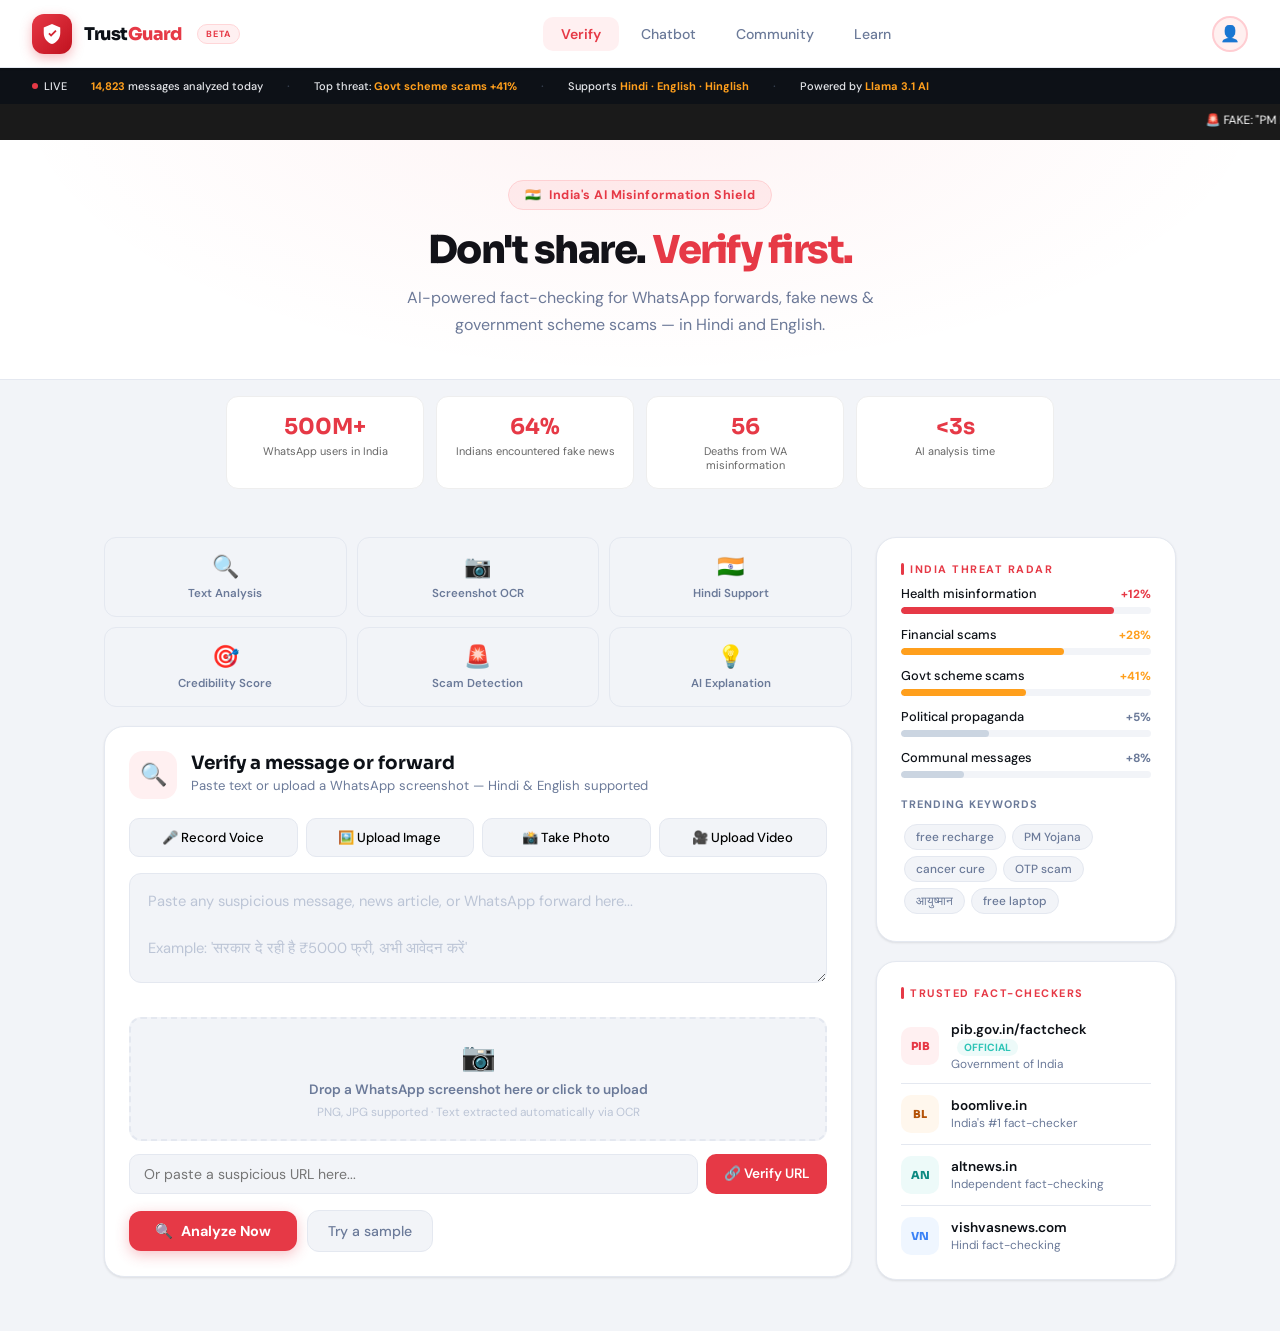
==== app.html @ e4a117df "Clean rewrite of app.html - all tabs working" ====
<!DOCTYPE html>
<html lang="en">
<head>
<meta charset="UTF-8"/>
<meta name="viewport" content="width=device-width, initial-scale=1.0"/>
<title>TruthGuard AI</title>
<link href="https://fonts.googleapis.com/css2?family=Sora:wght@300;400;500;600;700;800&family=DM+Sans:ital,wght@0,300;0,400;0,500;0,600;1,400&display=swap" rel="stylesheet"/>
<style>
:root {
  --white: #ffffff;
  --bg: #F2F4F8;
  --surface: #ffffff;
  --border: #E4E8F0;
  --text: #0D1117;
  --muted: #6B7A99;
  --red: #E63946;
  --red-light: #FFF0F1;
  --red-mid: #FFD6D8;
  --amber: #FF9F1C;
  --amber-light: #FFF7ED;
  --green: #2EC4B6;
  --green-light: #EDFAF9;
  --blue: #3B82F6;
  --blue-light: #EFF6FF;
  --purple: #8B5CF6;
  --purple-light: #F5F3FF;
  --shadow-sm: 0 1px 3px rgba(0,0,0,0.06), 0 1px 2px rgba(0,0,0,0.04);
  --shadow: 0 4px 16px rgba(0,0,0,0.08);
  --radius: 20px;
  --radius-sm: 12px;
}
* { margin: 0; padding: 0; box-sizing: border-box; }
body { background: var(--bg); color: var(--text); font-family: 'DM Sans', sans-serif; min-height: 100vh; }
h1,h2,h3,h4 { font-family: 'Sora', sans-serif; }
::-webkit-scrollbar { width: 4px; }
::-webkit-scrollbar-track { background: transparent; }
::-webkit-scrollbar-thumb { background: var(--border); border-radius: 4px; }
 
/* NAV */
nav {
  background: var(--white);
  border-bottom: 1px solid var(--border);
  padding: 0 2rem;
  display: flex; align-items: center; justify-content: space-between;
  height: 68px;
  position: sticky; top: 0; z-index: 200;
  box-shadow: var(--shadow-sm);
}
.nav-brand { display: flex; align-items: center; gap: 12px; }
.nav-logo {
  width: 40px; height: 40px;
  background: linear-gradient(135deg, var(--red) 0%, #C1121F 100%);
  border-radius: 12px;
  display: flex; align-items: center; justify-content: center;
  box-shadow: 0 4px 12px rgba(230,57,70,0.35);
}
.nav-logo svg { width: 22px; height: 22px; fill: white; }
.nav-name { font-family: 'Sora', sans-serif; font-size: 1.1rem; font-weight: 800; color: var(--text); letter-spacing: -0.5px; }
.nav-name span { color: var(--red); }
.nav-pill { background: var(--red-light); color: var(--red); font-size: 9px; font-weight: 700; padding: 3px 8px; border-radius: 20px; letter-spacing: 1px; border: 1px solid var(--red-mid); margin-left: 4px; }
.nav-tabs { display: flex; gap: 4px; }
.tab-btn {
  background: none; border: none; color: var(--muted);
  padding: 8px 18px; border-radius: 10px;
  cursor: pointer; font-size: .88rem; font-weight: 500;
  transition: all .2s; font-family: 'DM Sans', sans-serif;
}
.tab-btn.active { background: var(--red-light); color: var(--red); font-weight: 600; }
.tab-btn:hover:not(.active) { background: var(--bg); color: var(--text); }
 
/* TICKER */
.ticker {
  background: var(--text);
  padding: 9px 2rem;
  display: flex; align-items: center; gap: 24px;
  font-size: 11px; color: #9CA3AF; overflow: hidden;
}
.ticker-live { display: flex; align-items: center; gap: 6px; }
.ticker-dot { width: 6px; height: 6px; background: var(--red); border-radius: 50%; animation: blink 1.5s infinite; flex-shrink: 0; }
@keyframes blink { 0%,100%{opacity:1;transform:scale(1)} 50%{opacity:.5;transform:scale(0.8)} }
.ticker-text { color: #E5E7EB; font-weight: 500; font-size: 11px; }
.ticker-text strong { color: #FF9F1C; font-weight: 700; }
.ticker-sep { color: #374151; font-size: 14px; }
 
/* MARQUEE */
.marquee-bar { background: #1a1a1a; color: #fff; padding: 8px 0; font-size: 12px; overflow: hidden; white-space: nowrap; }
 
/* STATS */
.stats-grid {
  display: grid; grid-template-columns: repeat(4,1fr); gap: 12px;
  max-width: 860px; margin: 16px auto; padding: 0 16px;
}
.stat-box { background:#fff; border:1px solid #eee; border-radius:12px; padding:16px; text-align:center; }
.stat-box-num { font-size:22px; font-weight:700; color:var(--red); font-family:'Sora',sans-serif; }
.stat-box-label { font-size:11px; color:#666; margin-top:4px; }
 
/* HERO */
.hero {
  background: var(--white);
  padding: 2.5rem 2rem 1rem;
  text-align: center;
  border-bottom: 1px solid var(--border);
  position: relative; overflow: hidden;
}
.hero::before {
  content: '';
  position: absolute; inset: 0;
  background: radial-gradient(ellipse at 50% -20%, rgba(230,57,70,0.06) 0%, transparent 70%);
}
.hero-badge {
  display: inline-flex; align-items: center; gap: 8px;
  background: var(--red-light); color: var(--red);
  font-size: .78rem; font-weight: 700; padding: 6px 16px;
  border-radius: 20px; border: 1px solid var(--red-mid);
  margin-bottom: 1.2rem; letter-spacing: .5px;
}
.hero h1 { font-size: 2.4rem; font-weight: 800; color: var(--text); letter-spacing: -1.5px; line-height: 1.1; margin-bottom: .8rem; }
.hero h1 span { color: var(--red); }
.hero p { color: var(--muted); font-size: 1rem; max-width: 520px; margin: 0 auto 1.5rem; line-height: 1.7; }
 
/* MAIN */
.main { max-width: 1120px; margin: 0 auto; padding: 2rem 1.5rem; }
.layout { display: grid; grid-template-columns: 1fr 300px; gap: 1.5rem; align-items: start; }
.page { display: none; }
.page.active { display: block; }
 
/* CARDS */
.card { background: var(--white); border: 1px solid var(--border); border-radius: var(--radius); padding: 1.5rem; margin-bottom: 1.2rem; box-shadow: var(--shadow-sm); transition: box-shadow .2s; }
.card:hover { box-shadow: var(--shadow); }
.card-tag { font-size: .68rem; font-weight: 700; letter-spacing: 1.5px; color: var(--red); text-transform: uppercase; margin-bottom: .6rem; display: flex; align-items: center; gap: 6px; }
.card-tag::before { content:''; display:inline-block; width:3px; height:12px; background:var(--red); border-radius:2px; }
 
/* INPUT */
.input-top { display: flex; align-items: flex-start; gap: 14px; margin-bottom: 1.2rem; }
.input-icon-wrap { width: 48px; height: 48px; flex-shrink: 0; background: var(--red-light); border-radius: 14px; display: flex; align-items: center; justify-content: center; font-size: 22px; }
.input-heading { font-family: 'Sora', sans-serif; font-size: 1.15rem; font-weight: 700; color: var(--text); margin-bottom: 3px; }
.input-sub { font-size: .82rem; color: var(--muted); }
textarea { width: 100%; background: var(--bg); border: 1.5px solid var(--border); border-radius: var(--radius-sm); color: var(--text); padding: 1rem 1.1rem; font-size: .92rem; resize: vertical; min-height: 110px; font-family: 'DM Sans', sans-serif; transition: all .2s; line-height: 1.6; margin-bottom: 1rem; }
textarea:focus { outline: none; border-color: var(--red); background: var(--white); box-shadow: 0 0 0 3px rgba(230,57,70,0.08); }
textarea::placeholder { color: #BCC5D6; }
 
/* UPLOAD */
.upload-zone { border: 2px dashed var(--border); border-radius: var(--radius-sm); padding: 1.2rem; text-align: center; cursor: pointer; transition: all .25s; background: var(--bg); margin: .8rem 0; display: flex; flex-direction: column; align-items: center; gap: 6px; }
.upload-zone:hover { border-color: var(--red); background: var(--red-light); }
.upload-zone-icon { font-size: 28px; }
.upload-zone-text { font-size: .85rem; font-weight: 600; color: var(--muted); }
.upload-zone-sub { font-size: .74rem; color: #BCC5D6; }
 
/* BUTTONS */
.btn-row { display: flex; gap: 10px; align-items: center; flex-wrap: wrap; margin-top: 1rem; }
.btn-primary { background: var(--red); color: white; border: none; padding: 11px 26px; border-radius: 12px; font-size: .9rem; font-weight: 700; cursor: pointer; font-family: 'DM Sans', sans-serif; display: inline-flex; align-items: center; gap: 8px; box-shadow: 0 4px 14px rgba(230,57,70,0.3); transition: all .2s; }
.btn-primary:hover { background: #C1121F; transform: translateY(-1px); }
.btn-primary:disabled { background: var(--border); color: var(--muted); cursor: not-allowed; transform: none; box-shadow: none; }
.btn-secondary { background: var(--bg); color: var(--muted); border: 1.5px solid var(--border); padding: 11px 20px; border-radius: 12px; font-size: .88rem; font-weight: 500; cursor: pointer; font-family: 'DM Sans', sans-serif; transition: all .2s; }
.btn-secondary:hover { background: var(--border); color: var(--text); }
 
/* VOICE & MEDIA BUTTONS */
.media-row { display: flex; gap: 8px; margin-bottom: 1rem; flex-wrap: wrap; }
.media-btn { flex: 1; min-width: 120px; background: var(--bg); border: 1.5px solid var(--border); border-radius: 10px; padding: 10px; font-size: .82rem; font-weight: 500; cursor: pointer; font-family: 'DM Sans', sans-serif; transition: all .2s; display: flex; align-items: center; justify-content: center; gap: 6px; }
.media-btn:hover { border-color: var(--red); background: var(--red-light); color: var(--red); }
.media-btn.recording { background: var(--red); color: white; border-color: var(--red); }
 
/* RESULT */
.result-top { display: flex; align-items: center; gap: 1.5rem; flex-wrap: wrap; }
.score-circle { width: 90px; height: 90px; border-radius: 50%; border: 6px solid var(--border); display: flex; flex-direction: column; align-items: center; justify-content: center; flex-shrink: 0; transition: all .5s; }
.score-num { font-family: 'Sora', sans-serif; font-size: 1.8rem; font-weight: 800; line-height: 1; }
.score-sub { font-size: .58rem; color: var(--muted); font-weight: 500; margin-top: 2px; }
.verdict-chip { display: inline-flex; align-items: center; gap: 7px; padding: 7px 16px; border-radius: 20px; font-weight: 700; font-size: .78rem; letter-spacing: .5px; border: 1.5px solid; font-family: 'Sora', sans-serif; }
.verdict-dot { width: 7px; height: 7px; border-radius: 50%; flex-shrink: 0; }
 
/* TAGS */
.tags { display: flex; flex-wrap: wrap; gap: 7px; margin-top: .6rem; }
.tag { padding: 5px 13px; border-radius: 20px; font-size: .74rem; font-weight: 600; border: 1.5px solid; display: inline-flex; align-items: center; gap: 5px; }
.tag-red { background: var(--red-light); color: #C1121F; border-color: var(--red-mid); }
.tag-amber { background: var(--amber-light); color: #B45309; border-color: #FDE68A; }
.tag-green { background: var(--green-light); color: #0D8A82; border-color: #A7F3D0; }
 
/* FLAGS */
.flag-item { display: flex; align-items: flex-start; gap: 10px; background: #FFFBF0; border: 1.5px solid #FDE68A; border-radius: 12px; padding: 11px 14px; margin-bottom: 8px; }
.flag-emoji { font-size: 14px; flex-shrink: 0; margin-top: 1px; }
.flag-text { font-size: .83rem; color: #92400E; line-height: 1.5; }
 
/* EXPLAIN */
.explain-box { background: #F8FAFF; border: 1.5px solid #E0E7FF; border-radius: var(--radius-sm); padding: 1rem 1.1rem; margin-bottom: .8rem; }
.explain-text { font-size: .88rem; color: #374151; line-height: 1.75; }
.hindi-box { background: #FFFBF5; border: 1.5px solid #FDE68A; border-radius: var(--radius-sm); padding: 1rem 1.1rem; display: flex; gap: 10px; align-items: flex-start; }
.hindi-text { font-size: .85rem; color: #92400E; line-height: 1.7; }
 
/* ACTION */
.action-box { background: var(--text); border-radius: var(--radius-sm); padding: 1rem 1.2rem; display: flex; align-items: center; gap: 12px; margin-bottom: 1rem; }
.action-text { font-size: .88rem; color: #E5E7EB; line-height: 1.6; font-weight: 500; }
 
/* SOURCE */
.source-link { display: inline-flex; align-items: center; gap: 6px; background: var(--green-light); color: #0D8A82; border: 1.5px solid #A7F3D0; padding: 6px 14px; border-radius: 10px; font-size: .8rem; font-weight: 600; margin: 4px; text-decoration: none; transition: all .2s; }
.source-link:hover { background: #D1FAF7; }
 
/* SIDEBAR */
.stat-row { margin-bottom: 12px; }
.stat-head { display: flex; justify-content: space-between; align-items: center; margin-bottom: 5px; }
.stat-name { font-size: .8rem; font-weight: 500; color: var(--text); }
.stat-change { font-size: .74rem; font-weight: 700; }
.stat-bar-bg { background: var(--bg); border-radius: 6px; height: 7px; overflow: hidden; }
.stat-bar { height: 7px; border-radius: 6px; }
.kw-pill { display: inline-block; background: var(--bg); color: var(--muted); border: 1px solid var(--border); padding: 4px 11px; border-radius: 20px; font-size: .74rem; margin: 3px; font-weight: 500; }
.source-row { display: flex; align-items: center; gap: 12px; padding: 11px 0; border-bottom: 1px solid var(--border); }
.source-row:last-child { border-bottom: none; padding-bottom: 0; }
.source-avatar { width: 38px; height: 38px; border-radius: 10px; display: flex; align-items: center; justify-content: center; font-size: 11px; font-weight: 800; flex-shrink: 0; font-family: 'Sora', sans-serif; }
.source-name { font-size: .85rem; font-weight: 600; color: var(--text); }
.source-desc { font-size: .74rem; color: var(--muted); margin-top: 1px; }
.source-official { font-size: .65rem; font-weight: 700; color: var(--green); background: var(--green-light); padding: 2px 7px; border-radius: 10px; margin-left: 6px; }
 
/* FEATURE GRID */
.feature-grid { display: grid; grid-template-columns: repeat(3,1fr); gap: 10px; margin-bottom: 1.2rem; }
.feature-item { background: var(--bg); border-radius: var(--radius-sm); padding: 14px 10px; text-align: center; border: 1.5px solid var(--border); transition: all .2s; }
.feature-item:hover { border-color: var(--red); background: var(--red-light); }
.feature-icon { font-size: 22px; margin-bottom: 6px; }
.feature-label { font-size: .72rem; font-weight: 600; color: var(--muted); line-height: 1.3; }
 
/* CHAT */
.chat-box { height: 360px; overflow-y: auto; background: var(--bg); border: 1.5px solid var(--border); border-radius: var(--radius-sm); padding: 1rem; margin-bottom: 1rem; display: flex; flex-direction: column; gap: .75rem; }
.msg { max-width: 80%; padding: .75rem 1rem; border-radius: 16px; font-size: .88rem; line-height: 1.6; }
.msg.user { background: var(--red); color: white; align-self: flex-end; border-bottom-right-radius: 4px; }
.msg.bot { background: white; color: var(--text); align-self: flex-start; border-bottom-left-radius: 4px; border: 1.5px solid var(--border); }
.chat-row { display: flex; gap: 8px; }
.chat-row input { flex: 1; background: white; border: 1.5px solid var(--border); border-radius: 12px; color: var(--text); padding: 10px 14px; font-size: .9rem; font-family: 'DM Sans', sans-serif; transition: all .2s; }
.chat-row input:focus { outline: none; border-color: var(--red); }
.suggest-btn { width: 100%; background: var(--bg); border: 1.5px solid var(--border); border-radius: 10px; color: var(--text); padding: 10px 14px; margin-bottom: 7px; cursor: pointer; text-align: left; font-size: .82rem; font-weight: 500; font-family: 'DM Sans', sans-serif; transition: all .2s; display: flex; align-items: center; gap: 8px; }
.suggest-btn:hover { border-color: var(--red); background: var(--red-light); color: var(--red); }
 
/* LEARN */
.learn-card { background: white; border: 1.5px solid var(--border); border-radius: var(--radius); padding: 1.4rem; margin-bottom: 1rem; overflow: hidden; position: relative; box-shadow: var(--shadow-sm); }
.learn-stripe { position: absolute; left: 0; top: 0; bottom: 0; width: 5px; }
.learn-num { font-size: .68rem; font-weight: 700; letter-spacing: 1.5px; color: var(--muted); margin-bottom: .4rem; text-transform: uppercase; }
.learn-title { font-family: 'Sora', sans-serif; font-size: 1rem; font-weight: 700; color: var(--text); margin-bottom: .7rem; }
.learn-body { font-size: .85rem; color: var(--muted); line-height: 1.75; }
.quiz-opt { width: 100%; background: var(--bg); border: 1.5px solid var(--border); border-radius: 12px; color: var(--text); padding: 11px 14px; margin-bottom: .6rem; cursor: pointer; text-align: left; font-size: .85rem; font-weight: 500; transition: all .2s; font-family: 'DM Sans', sans-serif; }
.quiz-opt:hover:not(:disabled) { border-color: var(--red); background: var(--red-light); color: var(--red); }
.quiz-opt.correct { border-color: var(--green); background: var(--green-light); color: #0D8A82; }
.quiz-opt.wrong { border-color: var(--red); background: var(--red-light); color: var(--red); }
.quiz-opt:disabled { cursor: not-allowed; opacity: .7; }
.rule-item { display: flex; gap: 12px; align-items: flex-start; margin-bottom: 12px; }
.rule-num { width: 26px; height: 26px; border-radius: 8px; flex-shrink: 0; display: flex; align-items: center; justify-content: center; font-size: .78rem; font-weight: 700; font-family: 'Sora', sans-serif; }
.rule-text { font-size: .83rem; color: var(--muted); line-height: 1.6; }
.rule-text strong { color: var(--text); }
 
/* MISC */
.spinner { display: inline-block; width: 16px; height: 16px; border: 2px solid var(--red-mid); border-top-color: var(--red); border-radius: 50%; animation: spin .7s linear infinite; vertical-align: middle; }
@keyframes spin { to { transform: rotate(360deg); } }
.hidden { display: none !important; }
 
/* PROFILE */
.profile-wrap { position: relative; display: inline-block; }
 
@media (max-width: 768px) {
  .layout { grid-template-columns: 1fr; }
  .hero h1 { font-size: 1.7rem; }
  .tab-btn { padding: 7px 10px; font-size: .8rem; }
  .stats-grid { grid-template-columns: repeat(2,1fr); }
}
</style>
</head>
<body>
 
<!-- NAV -->
<nav>
  <div class="nav-brand">
    <div class="nav-logo">
      <svg viewBox="0 0 24 24"><path d="M12 1L3 5v6c0 5.55 3.84 10.74 9 12 5.16-1.26 9-6.45 9-12V5l-9-4zm-1 14l-3-3 1.41-1.41L11 12.17l4.59-4.58L17 9l-6 6z"/></svg>
    </div>
    <div class="nav-name">Trust<span>Guard</span></div>
    <span class="nav-pill">BETA</span>
  </div>
 
  <div class="nav-tabs">
    <button class="tab-btn active" onclick="showTab('check',this)">Verify</button>
    <button class="tab-btn" onclick="showTab('chat',this)">Chatbot</button>
    <button class="tab-btn" onclick="window.location.href='community.html'">Community</button>
    <button class="tab-btn" onclick="showTab('learn',this)">Learn</button>
  </div>
 
  <div class="profile-wrap">
    <div id="profileBtn" onclick="toggleProfile()" style="width:36px;height:36px;background:#FFF0F0;border:2px solid #FFCDD2;border-radius:50%;display:flex;align-items:center;justify-content:center;cursor:pointer;font-size:16px;">👤</div>
    <div id="profileDropdown" style="display:none;position:absolute;right:0;top:48px;background:#fff;border:1px solid #E8ECF4;border-radius:16px;padding:1.5rem;width:280px;z-index:999;box-shadow:0 8px 32px rgba(0,0,0,.1)">
      <div style="display:flex;align-items:center;gap:12px;margin-bottom:1.2rem;padding-bottom:1.2rem;border-bottom:1px solid #F4F6FB">
        <div style="width:48px;height:48px;background:#E63946;border-radius:50%;display:flex;align-items:center;justify-content:center;color:#fff;font-size:1.2rem;font-weight:700;" id="profileAvatar">A</div>
        <div>
          <div style="font-size:.95rem;font-weight:700;" id="profileName">User</div>
          <div style="font-size:.75rem;color:#9CA3AF;" id="profileEmail">user@email.com</div>
        </div>
      </div>
      <div style="display:flex;flex-direction:column;gap:.7rem;margin-bottom:1.2rem">
        <div style="display:flex;align-items:center;gap:10px">
          <div style="width:28px;height:28px;background:#F4F6FB;border-radius:8px;display:flex;align-items:center;justify-content:center;font-size:13px;">📱</div>
          <div>
            <div style="font-size:.7rem;color:#9CA3AF;font-weight:600">WHATSAPP</div>
            <div style="font-size:.82rem;font-weight:600;" id="profilePhone">Not connected</div>
          </div>
          <div style="margin-left:auto;background:#F0FDF4;color:#166534;border:1px solid #BBF7D0;font-size:.65rem;font-weight:700;padding:2px 8px;border-radius:6px;" id="waStatus">CONNECT</div>
        </div>
        <div style="display:flex;align-items:center;gap:10px">
          <div style="width:28px;height:28px;background:#F4F6FB;border-radius:8px;display:flex;align-items:center;justify-content:center;font-size:13px;">🔍</div>
          <div>
            <div style="font-size:.7rem;color:#9CA3AF;font-weight:600">ANALYSES DONE</div>
            <div style="font-size:.82rem;font-weight:600;" id="profileAnalyses">0 messages verified</div>
          </div>
        </div>
        <div style="display:flex;align-items:center;gap:10px">
          <div style="width:28px;height:28px;background:#F4F6FB;border-radius:8px;display:flex;align-items:center;justify-content:center;font-size:13px;">📅</div>
          <div>
            <div style="font-size:.7rem;color:#9CA3AF;font-weight:600">MEMBER SINCE</div>
            <div style="font-size:.82rem;font-weight:600;" id="profileJoined">Today</div>
          </div>
        </div>
      </div>
      <a href="login.html" style="display:flex;align-items:center;justify-content:center;gap:6px;background:#F4F6FB;color:#374151;border:1px solid #E8ECF4;padding:9px;border-radius:10px;font-size:.82rem;font-weight:600;text-decoration:none;margin-bottom:.5rem;">⚙️ Edit Profile</a>
      <button onclick="logout()" style="width:100%;background:#FFF0F0;color:#C1121F;border:1px solid #FFCDD2;padding:9px;border-radius:10px;font-size:.82rem;font-weight:600;cursor:pointer;font-family:'DM Sans',sans-serif;">🚪 Sign Out</button>
    </div>
  </div>
</nav>
 
<!-- TICKER -->
<div class="ticker">
  <div class="ticker-live">
    <div class="ticker-dot"></div>
    <span class="ticker-text">LIVE</span>
  </div>
  <span class="ticker-text"><strong>14,823</strong> messages analyzed today</span>
  <span class="ticker-sep">·</span>
  <span class="ticker-text">Top threat: <strong>Govt scheme scams +41%</strong></span>
  <span class="ticker-sep">·</span>
  <span class="ticker-text">Supports <strong>Hindi · English · Hinglish</strong></span>
  <span class="ticker-sep">·</span>
  <span class="ticker-text">Powered by <strong>Llama 3.1 AI</strong></span>
</div>
 
<!-- MARQUEE -->
<div class="marquee-bar">
  <marquee scrollamount="5">
    🚨 FAKE: "PM Modi announces ₹8500 for all families" — Viral WhatsApp scam &nbsp;&nbsp;|&nbsp;&nbsp;
    ⚠️ FALSE: "5G towers spreading COVID-19" — Health misinformation &nbsp;&nbsp;|&nbsp;&nbsp;
    🔴 SCAM: "Free Jio recharge for 1 year" — Forward scam &nbsp;&nbsp;|&nbsp;&nbsp;
    ⚠️ FAKE: "Aadhaar card cancelled if not updated in 24 hours" — Govt scheme scam &nbsp;&nbsp;|&nbsp;&nbsp;
    🚨 FALSE: "WhatsApp becoming paid next month" — Viral rumour &nbsp;&nbsp;|&nbsp;&nbsp;
    🔴 SCAM: "Win iPhone 15 — forward to 10 friends" — Chain message &nbsp;&nbsp;|&nbsp;&nbsp;
    ⚠️ FALSE: "Drinking hot water cures cancer" — Health misinformation &nbsp;&nbsp;|&nbsp;&nbsp;
    🚨 FAKE: "Government giving free laptop to all students" — Scheme scam &nbsp;&nbsp;|&nbsp;&nbsp;
  </marquee>
</div>
 
<!-- HERO -->
<div class="hero">
  <div class="hero-badge"><span>🇮🇳</span> India's AI Misinformation Shield</div>
  <h1>Don't share. <span>Verify first.</span></h1>
  <p>AI-powered fact-checking for WhatsApp forwards, fake news & government scheme scams — in Hindi and English.</p>
</div>
 
<!-- STATS -->
<div class="stats-grid">
  <div class="stat-box">
    <div class="stat-box-num">500M+</div>
    <div class="stat-box-label">WhatsApp users in India</div>
  </div>
  <div class="stat-box">
    <div class="stat-box-num">64%</div>
    <div class="stat-box-label">Indians encountered fake news</div>
  </div>
  <div class="stat-box">
    <div class="stat-box-num">56</div>
    <div class="stat-box-label">Deaths from WA misinformation</div>
  </div>
  <div class="stat-box">
    <div class="stat-box-num">&lt;3s</div>
    <div class="stat-box-label">AI analysis time</div>
  </div>
</div>
 
<!-- MAIN -->
<div class="main">
 
<!-- VERIFY TAB -->
<div id="tab-check" class="page active">
  <div class="layout">
    <div>
      <div class="feature-grid">
        <div class="feature-item"><div class="feature-icon">🔍</div><div class="feature-label">Text Analysis</div></div>
        <div class="feature-item"><div class="feature-icon">📷</div><div class="feature-label">Screenshot OCR</div></div>
        <div class="feature-item"><div class="feature-icon">🇮🇳</div><div class="feature-label">Hindi Support</div></div>
        <div class="feature-item"><div class="feature-icon">🎯</div><div class="feature-label">Credibility Score</div></div>
        <div class="feature-item"><div class="feature-icon">🚨</div><div class="feature-label">Scam Detection</div></div>
        <div class="feature-item"><div class="feature-icon">💡</div><div class="feature-label">AI Explanation</div></div>
      </div>
 
      <div class="card">
        <div class="input-top">
          <div class="input-icon-wrap">🔍</div>
          <div>
            <div class="input-heading">Verify a message or forward</div>
            <div class="input-sub">Paste text or upload a WhatsApp screenshot — Hindi & English supported</div>
          </div>
        </div>
 
        <!-- MEDIA BUTTONS -->
        <div class="media-row">
          <button class="media-btn" id="voiceBtn" onclick="startVoice()">🎤 Record Voice</button>
          <button class="media-btn" onclick="document.getElementById('fileInput').click()">🖼️ Upload Image</button>
          <button class="media-btn" onclick="openCamera()">📸 Take Photo</button>
          <button class="media-btn" onclick="document.getElementById('videoInput').click()">🎥 Upload Video</button>
        </div>
        <div id="voiceStatus" style="font-size:13px;color:var(--muted);margin-bottom:.5rem;"></div>
 
        <!-- TEXT INPUT -->
        <textarea id="inputText" placeholder="Paste any suspicious message, news article, or WhatsApp forward here...&#10;&#10;Example: 'सरकार दे रही है ₹5000 फ्री, अभी आवेदन करें'"></textarea>
 
        <!-- IMAGE UPLOAD -->
        <input type="file" id="fileInput" accept="image/*" style="display:none" onchange="handleFileSelect(event)"/>
        <input type="file" id="imgInput" accept="image/*" style="display:none" onchange="handleImage(this)"/>
        <input type="file" id="videoInput" accept="video/*" style="display:none" onchange="handleVideo(event)"/>
 
        <div class="upload-zone" onclick="document.getElementById('fileInput').click()">
          <div class="upload-zone-icon">📷</div>
          <div class="upload-zone-text">Drop a WhatsApp screenshot here or click to upload</div>
          <div class="upload-zone-sub">PNG, JPG supported · Text extracted automatically via OCR</div>
        </div>
 
        <div id="imagePreview" style="display:none;margin-bottom:.8rem;">
          <img id="previewImg" style="max-width:100%;border-radius:8px;max-height:180px;object-fit:cover;"/>
          <div id="ocrStatus" style="font-size:13px;color:var(--muted);margin-top:6px;"></div>
        </div>
 
        <video id="cameraVideo" style="display:none;width:100%;border-radius:8px;" autoplay></video>
        <canvas id="cameraCanvas" style="display:none;"></canvas>
        <button id="captureBtn" onclick="capturePhoto()" style="display:none;width:100%;margin-bottom:.8rem;background:var(--red);color:white;border:none;padding:10px;border-radius:8px;cursor:pointer;font-size:14px;font-family:'DM Sans',sans-serif;">📸 Capture Photo</button>
 
        <div id="videoStatus" style="font-size:13px;color:var(--muted);margin-bottom:.5rem;"></div>
        <video id="videoPlayer" controls style="display:none;width:100%;border-radius:8px;margin-bottom:.8rem;max-height:200px;"></video>
 
        <!-- URL INPUT -->
        <div style="display:flex;gap:8px;margin-bottom:1rem;">
          <input id="urlInput" type="url" placeholder="Or paste a suspicious URL here..." style="flex:1;padding:10px 14px;border:1.5px solid var(--border);border-radius:10px;font-size:.88rem;font-family:'DM Sans',sans-serif;background:var(--bg);color:var(--text);outline:none;"/>
          <button onclick="verifyURL()" style="background:var(--red);color:white;border:none;padding:10px 18px;border-radius:10px;font-size:.85rem;font-weight:600;cursor:pointer;font-family:'DM Sans',sans-serif;">🔗 Verify URL</button>
        </div>
 
        <div class="btn-row">
          <button class="btn-primary" id="analyzeBtn" onclick="analyze()"><span>🔍</span> Analyze Now</button>
          <button class="btn-secondary" onclick="loadSample()">Try a sample</button>
          <span id="loadingSpinner" class="hidden" style="font-size:.85rem;color:var(--muted)"><span class="spinner"></span> Analyzing...</span>
        </div>
      </div>
 
      <!-- RESULT -->
      <div id="resultSection" class="hidden">
        <div class="card">
          <div class="card-tag">Analysis result</div>
          <div class="result-top">
            <div class="score-circle" id="scoreRing">
              <span class="score-num" id="scoreNum">--</span>
              <span class="score-sub">/ 100</span>
            </div>
            <div style="flex:1">
              <div style="margin-bottom:.8rem">
                <span class="verdict-chip" id="verdictBadge">
                  <span class="verdict-dot" id="verdictDot"></span>
                  <span id="verdictText">--</span>
                </span>
              </div>
              <div style="font-size:.72rem;font-weight:700;letter-spacing:1px;color:var(--muted);text-transform:uppercase;margin-bottom:.4rem">Manipulation Techniques</div>
              <div id="techTags" class="tags"></div>
            </div>
          </div>
        </div>
        <div class="card">
          <div class="card-tag">Red flags detected</div>
          <div id="redFlags"></div>
        </div>
        <div class="card">
          <div class="card-tag">Why is this suspicious?</div>
          <div class="explain-box"><p class="explain-text" id="explanation"></p></div>
          <div class="hindi-box">
            <span style="font-size:1.2rem;flex-shrink:0">🇮🇳</span>
            <span class="hindi-text" id="explanationHindi"></span>
          </div>
        </div>
        <div class="card">
          <div class="card-tag">What should you do?</div>
          <div class="action-box">
            <span style="font-size:20px">💡</span>
            <span class="action-text" id="recommendedAction"></span>
          </div>
          <div style="font-size:.72rem;font-weight:700;letter-spacing:1px;color:var(--muted);text-transform:uppercase;margin-bottom:.6rem">Verify with trusted sources</div>
          <div id="factSources"></div>
        </div>
      </div>
    </div>
 
    <!-- SIDEBAR -->
    <div>
      <div class="card">
        <div class="card-tag">India threat radar</div>
        <div class="stat-row"><div class="stat-head"><span class="stat-name">Health misinformation</span><span class="stat-change" style="color:var(--red)">+12%</span></div><div class="stat-bar-bg"><div class="stat-bar" style="background:var(--red);width:85%"></div></div></div>
        <div class="stat-row"><div class="stat-head"><span class="stat-name">Financial scams</span><span class="stat-change" style="color:var(--amber)">+28%</span></div><div class="stat-bar-bg"><div class="stat-bar" style="background:var(--amber);width:65%"></div></div></div>
        <div class="stat-row"><div class="stat-head"><span class="stat-name">Govt scheme scams</span><span class="stat-change" style="color:var(--amber)">+41%</span></div><div class="stat-bar-bg"><div class="stat-bar" style="background:var(--amber);width:50%"></div></div></div>
        <div class="stat-row"><div class="stat-head"><span class="stat-name">Political propaganda</span><span class="stat-change" style="color:var(--muted)">+5%</span></div><div class="stat-bar-bg"><div class="stat-bar" style="background:#CBD5E1;width:35%"></div></div></div>
        <div class="stat-row"><div class="stat-head"><span class="stat-name">Communal messages</span><span class="stat-change" style="color:var(--muted)">+8%</span></div><div class="stat-bar-bg"><div class="stat-bar" style="background:#CBD5E1;width:25%"></div></div></div>
        <div style="margin-top:1.2rem">
          <div style="font-size:.68rem;font-weight:700;letter-spacing:1px;color:var(--muted);text-transform:uppercase;margin-bottom:.6rem">Trending keywords</div>
          <span class="kw-pill">free recharge</span><span class="kw-pill">PM Yojana</span><span class="kw-pill">cancer cure</span><span class="kw-pill">OTP scam</span><span class="kw-pill">आयुष्मान</span><span class="kw-pill">free laptop</span>
        </div>
      </div>
      <div class="card">
        <div class="card-tag">Trusted fact-checkers</div>
        <div class="source-row"><div class="source-avatar" style="background:#FFF0F1;color:var(--red)">PIB</div><div><div class="source-name">pib.gov.in/factcheck <span class="source-official">OFFICIAL</span></div><div class="source-desc">Government of India</div></div></div>
        <div class="source-row"><div class="source-avatar" style="background:var(--amber-light);color:#B45309">BL</div><div><div class="source-name">boomlive.in</div><div class="source-desc">India's #1 fact-checker</div></div></div>
        <div class="source-row"><div class="source-avatar" style="background:var(--green-light);color:#0D8A82">AN</div><div><div class="source-name">altnews.in</div><div class="source-desc">Independent fact-checking</div></div></div>
        <div class="source-row"><div class="source-avatar" style="background:var(--blue-light);color:var(--blue)">VN</div><div><div class="source-name">vishvasnews.com</div><div class="source-desc">Hindi fact-checking</div></div></div>
      </div>
    </div>
  </div>
</div>
 
<!-- CHATBOT TAB -->
<div id="tab-chat" class="page">
  <div class="layout">
    <div>
      <div class="card">
        <div class="input-top" style="margin-bottom:1rem">
          <div class="input-icon-wrap">💬</div>
          <div>
            <div class="input-heading">AI Fact-Check Assistant</div>
            <div class="input-sub">Ask about any claim, forward, or news story in Hindi or English</div>
          </div>
        </div>
        <div class="chat-box" id="chatBox">
          <div class="msg bot">👋 Hi! I'm TruthGuard AI. Paste any suspicious message or ask me to fact-check a claim — in Hindi or English.</div>
        </div>
        <div class="chat-row">
          <input type="text" id="chatInput" placeholder="Ask me to fact-check something..." onkeydown="if(event.key==='Enter')sendChat()"/>
          <button class="btn-primary" onclick="sendChat()">Send</button>
        </div>
      </div>
    </div>
    <div>
      <div class="card">
        <div class="card-tag">Suggested questions</div>
        <button class="suggest-btn" onclick="askSuggested('Is the PM Kisan ₹8000 bonus scheme real?')"><span>🏛️</span> Is the PM Kisan ₹8000 bonus real?</button>
        <button class="suggest-btn" onclick="askSuggested('How do I identify a WhatsApp scam message?')"><span>📱</span> How to identify a WhatsApp scam?</button>
        <button class="suggest-btn" onclick="askSuggested('What is boomlive.in and how do I use it?')"><span>🔎</span> What is boomlive.in?</button>
        <button class="suggest-btn" onclick="askSuggested('How can I verify a government scheme in India?')"><span>✅</span> How to verify a govt scheme?</button>
        <button class="suggest-btn" onclick="askSuggested('क्या यह सच है कि सरकार फ्री मोबाइल दे रही है?')"><span>🇮🇳</span> क्या सरकार फ्री मोबाइल दे रही है?</button>
      </div>
    </div>
  </div>
</div>
 
<!-- LEARN TAB -->
<div id="tab-learn" class="page">
  <div class="layout">
    <div>
      <div class="learn-card">
        <div class="learn-stripe" style="background:var(--red)"></div>
        <div style="padding-left:16px">
          <div class="learn-num">Tactic 01</div>
          <div class="learn-title">🚨 Urgency triggers</div>
          <div class="learn-body">Fake messages create artificial time pressure to stop you from thinking critically. Phrases like <em>"Share in 2 hours"</em>, <em>"अभी करें वरना मौका जाएगा"</em>, or <em>"BREAKING — expires tonight"</em> are classic red flags. Real important news doesn't disappear in 2 hours. If a message pressures you to act immediately — pause and verify first.</div>
        </div>
      </div>
      <div class="learn-card">
        <div class="learn-stripe" style="background:var(--amber)"></div>
        <div style="padding-left:16px">
          <div class="learn-num" style="color:var(--amber)">Tactic 02</div>
          <div class="learn-title">😱 Fear-based messaging</div>
          <div class="learn-body">Content designed to scare you overrides rational thinking. Fake health cures, disease outbreak hoaxes, crime exaggeration, and religious threat messages all weaponize fear. The formula: create panic → bypass critical thinking → get shares. Always ask: does a verified news source confirm this?</div>
        </div>
      </div>
      <div class="learn-card">
        <div class="learn-stripe" style="background:var(--green)"></div>
        <div style="padding-left:16px">
          <div class="learn-num" style="color:var(--green)">Tactic 03</div>
          <div class="learn-title">🏛️ Fake government schemes</div>
          <div class="learn-body">India's most dangerous scam category. Messages claim the government is giving free money, phones, gas cylinders, or laptops. Real government schemes are announced only on <strong>pib.gov.in</strong> — never through WhatsApp forwards. Never click unofficial links or share your Aadhaar, OTP, or bank details.</div>
        </div>
      </div>
    </div>
    <div>
      <div class="card" style="margin-bottom:1.2rem">
        <div class="card-tag">Quick quiz</div>
        <div style="font-size:.95rem;font-weight:600;color:var(--text);margin-bottom:1rem;line-height:1.6;font-family:'Sora',sans-serif">You receive: "PM Modi announces ₹8000 for all families — share this link in 1 hour to apply." What do you do?</div>
        <button class="quiz-opt" onclick="quizAnswer(this,false)">Share immediately — sounds official</button>
        <button class="quiz-opt" onclick="quizAnswer(this,false)">Click the link to verify</button>
        <button class="quiz-opt" onclick="quizAnswer(this,true)">Check pib.gov.in — do not share or click</button>
        <button class="quiz-opt" onclick="quizAnswer(this,false)">Forward only to family, not publicly</button>
        <div id="quizFeedback" class="hidden" style="margin-top:1rem;padding:.9rem 1rem;border-radius:12px;font-size:.85rem;font-weight:500;line-height:1.6"></div>
      </div>
      <div class="card">
        <div class="card-tag">5 golden rules</div>
        <div class="rule-item"><div class="rule-num" style="background:var(--red-light);color:var(--red)">1</div><div class="rule-text">Always check <strong>pib.gov.in</strong> for government scheme claims</div></div>
        <div class="rule-item"><div class="rule-num" style="background:var(--amber-light);color:var(--amber)">2</div><div class="rule-text">Never share your <strong>Aadhaar, OTP, or bank details</strong> from a forward</div></div>
        <div class="rule-item"><div class="rule-num" style="background:var(--green-light);color:var(--green)">3</div><div class="rule-text">If it says <strong>"forward to 10 people"</strong> — it's almost certainly fake</div></div>
        <div class="rule-item"><div class="rule-num" style="background:var(--blue-light);color:var(--blue)">4</div><div class="rule-text">Check <strong>boomlive.in</strong> or <strong>altnews.in</strong> before believing viral claims</div></div>
        <div class="rule-item" style="margin-bottom:0"><div class="rule-num" style="background:var(--purple-light);color:var(--purple)">5</div><div class="rule-text">When in doubt — <strong style="color:var(--red)">don't share</strong>. Sharing fake news makes you part of the problem</div></div>
      </div>
    </div>
  </div>
</div>
 
</div><!-- end main -->
 
<script>
const API = "https://trustguard-backend-4n2p.onrender.com";
let chatHistory = [];
 
function showTab(name, btn) {
  document.querySelectorAll('.page').forEach(p => p.classList.remove('active'));
  document.querySelectorAll('.tab-btn').forEach(b => b.classList.remove('active'));
  document.getElementById('tab-' + name).classList.add('active');
  btn.classList.add('active');
}
 
function loadSample() {
  document.getElementById('inputText').value = "🚨 URGENT: सरकार दे रही है सभी परिवारों को ₹8500! PM Kisan Yojana के तहत आज रात 12 बजे से पहले इस लिंक पर क्लिक करें और अपना Aadhaar नंबर दर्ज करें। यह ऑफर सिर्फ 2 घंटे के लिए है। 10 लोगों को forward करें वरना पैसे नहीं मिलेंगे। http://pmkisan-apply.xyz/free-money";
}
 
function verifyURL() {
  const url = document.getElementById('urlInput').value.trim();
  if (!url) { alert('Please paste a URL first'); return; }
  document.getElementById('inputText').value = url;
  analyze();
}
 
async function handleImage(input) {
  const file = input.files[0];
  if (!file) return;
  processImage(file);
}
 
function handleFileSelect(e) {
  const file = e.target.files[0];
  if (file) processImage(file);
}
 
function handleDrop(e) {
  e.preventDefault();
  const file = e.dataTransfer.files[0];
  if (file) processImage(file);
}
 
function processImage(file) {
  const reader = new FileReader();
  reader.onload = (e) => {
    document.getElementById('previewImg').src = e.target.result;
    document.getElementById('imagePreview').style.display = 'block';
    document.getElementById('ocrStatus').textContent = '🔍 Extracting text...';
  };
  reader.readAsDataURL(file);
  const form = new FormData();
  form.append('image', file);
  fetch(API + '/ocr', { method: 'POST', body: form })
    .then(r => r.json())
    .then(data => {
      const text = data.extracted_text || data.text || '';
      if (text) {
        document.getElementById('inputText').value = text;
        document.getElementById('ocrStatus').textContent = '✅ Text extracted! Click Analyze Now.';
      } else {
        document.getElementById('ocrStatus').textContent = '❌ Could not extract text. Try a clearer image.';
      }
    })
    .catch(() => {
      document.getElementById('ocrStatus').textContent = '❌ OCR failed. Try again.';
    });
}
 
async function openCamera() {
  try {
    const stream = await navigator.mediaDevices.getUserMedia({ video: { facingMode: 'environment' } });
    const video = document.getElementById('cameraVideo');
    video.srcObject = stream;
    video.style.display = 'block';
    document.getElementById('captureBtn').style.display = 'block';
  } catch(e) {
    alert('Camera access denied. Please allow camera permission.');
  }
}
 
function capturePhoto() {
  const video = document.getElementById('cameraVideo');
  const canvas = document.getElementById('cameraCanvas');
  canvas.width = video.videoWidth;
  canvas.height = video.videoHeight;
  canvas.getContext('2d').drawImage(video, 0, 0);
  video.srcObject.getTracks().forEach(t => t.stop());
  video.style.display = 'none';
  document.getElementById('captureBtn').style.display = 'none';
  canvas.toBlob(blob => processImage(new File([blob], 'photo.jpg', { type: 'image/jpeg' })));
}
 
function handleVideo(e) {
  const file = e.target.files[0];
  if (!file) return;
  const status = document.getElementById('videoStatus');
  const player = document.getElementById('videoPlayer');
  status.textContent = '🎥 Video loaded. Play it to extract audio...';
  player.src = URL.createObjectURL(file);
  player.style.display = 'block';
  const SpeechRecognition = window.SpeechRecognition || window.webkitSpeechRecognition;
  if (!SpeechRecognition) { status.textContent = '❌ Speech recognition not supported. Use Chrome.'; return; }
  const recognition = new SpeechRecognition();
  recognition.lang = 'hi-IN';
  recognition.continuous = true;
  recognition.interimResults = false;
  let transcript = '';
  recognition.onresult = (e) => {
    for (let i = e.resultIndex; i < e.results.length; i++) transcript += e.results[i][0].transcript + ' ';
    document.getElementById('inputText').value = transcript;
    status.textContent = '✅ Audio extracted! Click Analyze Now.';
  };
  recognition.onerror = () => { status.textContent = '❌ Could not extract audio.'; };
  player.onplay = () => recognition.start();
  player.onpause = () => recognition.stop();
  player.onended = () => { recognition.stop(); status.textContent = '✅ Done! Click Analyze Now.'; };
}
 
function startVoice() {
  const btn = document.getElementById('voiceBtn');
  const status = document.getElementById('voiceStatus');
  const SpeechRecognition = window.SpeechRecognition || window.webkitSpeechRecognition;
  if (!SpeechRecognition) { alert('Voice not supported. Use Chrome.'); return; }
  const recognition = new SpeechRecognition();
  recognition.lang = 'hi-IN';
  recognition.interimResults = false;
  recognition.onstart = () => { btn.textContent = '⏹ Stop Recording'; btn.classList.add('recording'); status.textContent = '🎤 Listening...'; };
  recognition.onresult = (e) => { document.getElementById('inputText').value = e.results[0][0].transcript; status.textContent = '✅ Got it! Click Analyze Now.'; btn.textContent = '🎤 Record Voice'; btn.classList.remove('recording'); };
  recognition.onerror = () => { status.textContent = '❌ Error. Try again.'; btn.textContent = '🎤 Record Voice'; btn.classList.remove('recording'); };
  recognition.onend = () => { btn.textContent = '🎤 Record Voice'; btn.classList.remove('recording'); };
  recognition.start();
}
 
async function analyze() {
  const text = document.getElementById('inputText').value.trim();
  if (!text) { alert('Please paste some text first.'); return; }
  document.getElementById('analyzeBtn').disabled = true;
  document.getElementById('loadingSpinner').classList.remove('hidden');
  document.getElementById('resultSection').classList.add('hidden');
  try {
    const res = await fetch(API + '/analyze', {
      method: 'POST', headers: {'Content-Type':'application/json'},
      body: JSON.stringify({ text })
    });
    const data = await res.json();
    if (data.error) throw new Error(data.error);
    renderResult(data);
    const count = parseInt(localStorage.getItem('tg_analyses') || '0');
    localStorage.setItem('tg_analyses', count + 1);
  } catch(e) {
    alert('Analysis failed: ' + e.message);
  } finally {
    document.getElementById('analyzeBtn').disabled = false;
    document.getElementById('loadingSpinner').classList.add('hidden');
  }
}
 
function renderResult(d) {
  const score = Number(d.credibility_score) || 0;
  const palettes = {
    red:    { border:'#E63946', bg:'#FFF0F1', text:'#C1121F', dot:'#E63946', chipBorder:'#FFD6D8' },
    orange: { border:'#FF9F1C', bg:'#FFF7ED', text:'#B45309', dot:'#FF9F1C', chipBorder:'#FDE68A' },
    yellow: { border:'#EAB308', bg:'#FEFCE8', text:'#854D0E', dot:'#EAB308', chipBorder:'#FEF08A' },
    green:  { border:'#2EC4B6', bg:'#EDFAF9', text:'#0D8A82', dot:'#2EC4B6', chipBorder:'#A7F3D0' }
  };
  const c = palettes[d.verdict_color] || palettes.orange;
  const ring = document.getElementById('scoreRing');
  ring.style.borderColor = c.border; ring.style.color = c.text;
  document.getElementById('scoreNum').textContent = score;
  const badge = document.getElementById('verdictBadge');
  badge.style.cssText = `background:${c.bg};color:${c.text};border-color:${c.chipBorder};display:inline-flex;align-items:center;gap:7px;padding:7px 16px;border-radius:20px;font-weight:700;font-size:.78rem;letter-spacing:.5px;border:1.5px solid;font-family:'Sora',sans-serif`;
  document.getElementById('verdictDot').style.cssText = `width:7px;height:7px;border-radius:50%;background:${c.dot};flex-shrink:0`;
  document.getElementById('verdictText').textContent = d.verdict || 'UNKNOWN';
  document.getElementById('techTags').innerHTML = (d.manipulation_techniques && d.manipulation_techniques.length) ? d.manipulation_techniques.map(t => `<span class="tag tag-red">⚠️ ${t}</span>`).join('') : '<span style="font-size:.82rem;color:var(--muted)">None detected</span>';
  document.getElementById('redFlags').innerHTML = (d.red_flags && d.red_flags.length) ? d.red_flags.map(f => `<div class="flag-item"><span class="flag-emoji">⚠️</span><span class="flag-text">"${f}"</span></div>`).join('') : '<div style="font-size:.85rem;color:var(--muted);padding:.5rem 0">No specific red flags found</div>';
  document.getElementById('explanation').textContent = d.explanation || '';
  document.getElementById('explanationHindi').textContent = d.explanation_hindi || '';
  document.getElementById('recommendedAction').textContent = d.recommended_action || '';
  document.getElementById('factSources').innerHTML = (d.fact_check_sources && d.fact_check_sources.length) ? d.fact_check_sources.map(s => { const url = s.startsWith('http') ? s : 'https://' + s; const label = s.replace(/https?:\/\//,'').split('/')[0]; return `<a href="${url}" target="_blank" class="source-link">✅ ${label}</a>`; }).join('') : '';
  document.getElementById('resultSection').classList.remove('hidden');
  document.getElementById('resultSection').scrollIntoView({ behavior: 'smooth' });
}
 
async function sendChat() {
  const input = document.getElementById('chatInput');
  const msg = input.value.trim();
  if (!msg) return;
  input.value = '';
  appendChat(msg, 'user');
  const typingId = 'typing_' + Date.now();
  const box = document.getElementById('chatBox');
  box.innerHTML += `<div class="msg bot" id="${typingId}"><span class="spinner"></span> Thinking...</div>`;
  box.scrollTop = box.scrollHeight;
  chatHistory.push({ role: 'user', content: msg });
  try {
    const res = await fetch(API + '/chat', { method: 'POST', headers: {'Content-Type':'application/json'}, body: JSON.stringify({ message: msg, history: chatHistory }) });
    const data = await res.json();
    const reply = data.reply || 'Sorry, no response. Try again.';
    document.getElementById(typingId)?.remove();
    chatHistory.push({ role: 'assistant', content: reply });
    appendChat(reply, 'bot');
  } catch {
    document.getElementById(typingId)?.remove();
    appendChat('⚠️ Could not connect to backend.', 'bot');
  }
}
 
function appendChat(msg, type) {
  const box = document.getElementById('chatBox');
  box.innerHTML += `<div class="msg ${type}">${msg}</div>`;
  box.scrollTop = box.scrollHeight;
}
 
function askSuggested(q) {
  document.getElementById('chatInput').value = q;
  sendChat();
}
 
function quizAnswer(btn, correct) {
  document.querySelectorAll('.quiz-opt').forEach(b => b.disabled = true);
  btn.classList.add(correct ? 'correct' : 'wrong');
  if (!correct) document.querySelectorAll('.quiz-opt')[2].classList.add('correct');
  const fb = document.getElementById('quizFeedback');
  fb.classList.remove('hidden');
  fb.style.cssText = `background:${correct?'#EDFAF9':'#FFF0F1'};border:1.5px solid ${correct?'#A7F3D0':'#FFD6D8'};color:${correct?'#0D8A82':'#C1121F'};margin-top:1rem;padding:.9rem 1rem;border-radius:12px;font-size:.85rem;font-weight:500;line-height:1.6`;
  fb.textContent = correct ? '✅ Correct! Always verify on pib.gov.in. Never share unverified forwards.' : '❌ This is a scam pattern. Real government schemes never ask you to share WhatsApp messages.';
}
 
function toggleProfile() {
  const dd = document.getElementById('profileDropdown');
  dd.style.display = dd.style.display === 'none' ? 'block' : 'none';
  loadProfile();
}
 
function loadProfile() {
  const user = JSON.parse(localStorage.getItem('tg_user') || '{}');
  const analyses = parseInt(localStorage.getItem('tg_analyses') || '0');
  if (user.name) {
    document.getElementById('profileName').textContent = user.name;
    document.getElementById('profileEmail').textContent = user.email || 'No email';
    document.getElementById('profileAvatar').textContent = user.name.charAt(0).toUpperCase();
    document.getElementById('profilePhone').textContent = user.whatsapp || 'Not connected';
    document.getElementById('profileJoined').textContent = user.joined || 'Today';
    document.getElementById('waStatus').textContent = user.whatsapp ? 'LINKED ✓' : 'CONNECT';
  }
  document.getElementById('profileAnalyses').textContent = analyses + ' messages verified';
}
 
function logout() {
  localStorage.removeItem('tg_user');
  window.location.href = 'login.html';
}
 
document.addEventListener('click', function(e) {
  const btn = document.getElementById('profileBtn');
  const dd = document.getElementById('profileDropdown');
  if (btn && dd && !btn.contains(e.target) && !dd.contains(e.target)) dd.style.display = 'none';
});
</script>
</body>
</html>
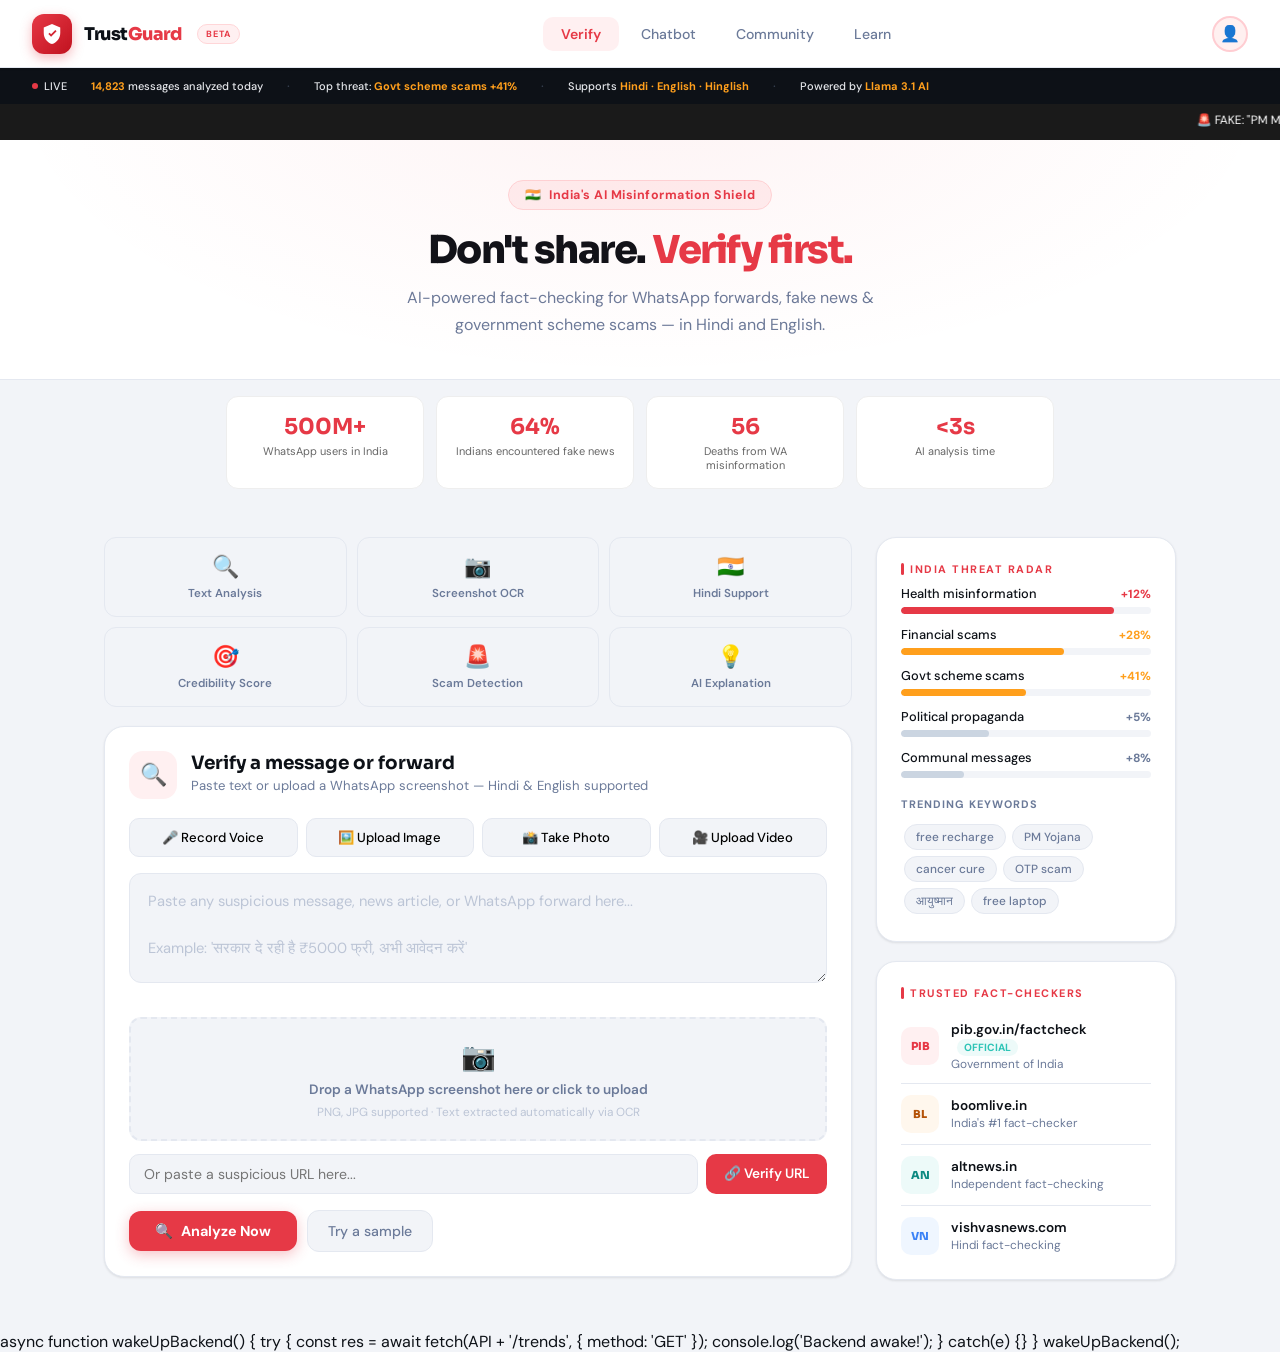
==== commit 8d78a0d2: "fix: tesseract path, url verify with trust check, youtube transcription, live trends, image UX" ====
--- a/app.html
+++ b/app.html
@@ -604,7 +604,16 @@
  
 </div><!-- end main -->
  
+
+async function wakeUpBackend() {
+  try {
+    const res = await fetch(API + '/trends', { method: 'GET' });
+    console.log('Backend awake!');
+  } catch(e) {}
+}
+wakeUpBackend();   
 <script>
+  
 const API = "https://trustguard-backend-4n2p.onrender.com";
 let chatHistory = [];
  
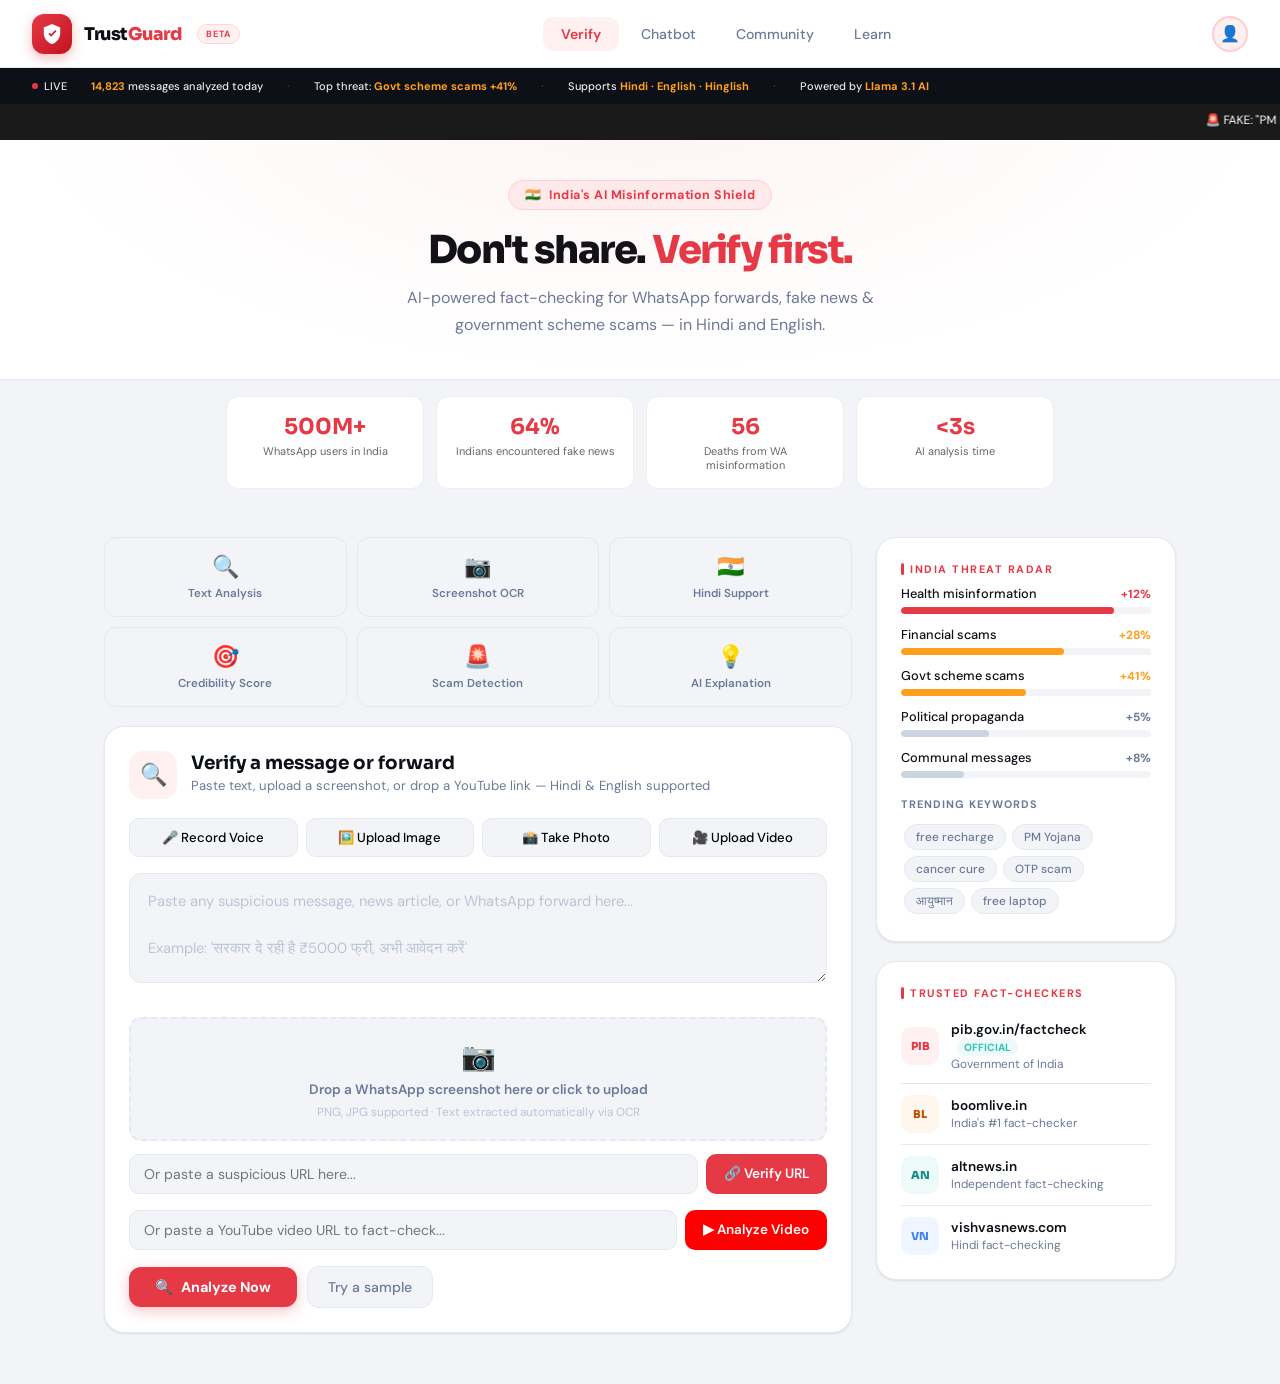
==== commit 19b01f90: "fix: image-only analysis, remove image button, fix JS outside script tag" ====
--- a/app.html
+++ b/app.html
@@ -7,260 +7,185 @@
 <link href="https://fonts.googleapis.com/css2?family=Sora:wght@300;400;500;600;700;800&family=DM+Sans:ital,wght@0,300;0,400;0,500;0,600;1,400&display=swap" rel="stylesheet"/>
 <style>
 :root {
-  --white: #ffffff;
-  --bg: #F2F4F8;
-  --surface: #ffffff;
-  --border: #E4E8F0;
-  --text: #0D1117;
-  --muted: #6B7A99;
-  --red: #E63946;
-  --red-light: #FFF0F1;
-  --red-mid: #FFD6D8;
-  --amber: #FF9F1C;
-  --amber-light: #FFF7ED;
-  --green: #2EC4B6;
-  --green-light: #EDFAF9;
-  --blue: #3B82F6;
-  --blue-light: #EFF6FF;
-  --purple: #8B5CF6;
-  --purple-light: #F5F3FF;
-  --shadow-sm: 0 1px 3px rgba(0,0,0,0.06), 0 1px 2px rgba(0,0,0,0.04);
-  --shadow: 0 4px 16px rgba(0,0,0,0.08);
-  --radius: 20px;
-  --radius-sm: 12px;
-}
-* { margin: 0; padding: 0; box-sizing: border-box; }
-body { background: var(--bg); color: var(--text); font-family: 'DM Sans', sans-serif; min-height: 100vh; }
-h1,h2,h3,h4 { font-family: 'Sora', sans-serif; }
-::-webkit-scrollbar { width: 4px; }
-::-webkit-scrollbar-track { background: transparent; }
-::-webkit-scrollbar-thumb { background: var(--border); border-radius: 4px; }
- 
-/* NAV */
-nav {
-  background: var(--white);
-  border-bottom: 1px solid var(--border);
-  padding: 0 2rem;
-  display: flex; align-items: center; justify-content: space-between;
-  height: 68px;
-  position: sticky; top: 0; z-index: 200;
-  box-shadow: var(--shadow-sm);
-}
-.nav-brand { display: flex; align-items: center; gap: 12px; }
-.nav-logo {
-  width: 40px; height: 40px;
-  background: linear-gradient(135deg, var(--red) 0%, #C1121F 100%);
-  border-radius: 12px;
-  display: flex; align-items: center; justify-content: center;
-  box-shadow: 0 4px 12px rgba(230,57,70,0.35);
-}
-.nav-logo svg { width: 22px; height: 22px; fill: white; }
-.nav-name { font-family: 'Sora', sans-serif; font-size: 1.1rem; font-weight: 800; color: var(--text); letter-spacing: -0.5px; }
-.nav-name span { color: var(--red); }
-.nav-pill { background: var(--red-light); color: var(--red); font-size: 9px; font-weight: 700; padding: 3px 8px; border-radius: 20px; letter-spacing: 1px; border: 1px solid var(--red-mid); margin-left: 4px; }
-.nav-tabs { display: flex; gap: 4px; }
-.tab-btn {
-  background: none; border: none; color: var(--muted);
-  padding: 8px 18px; border-radius: 10px;
-  cursor: pointer; font-size: .88rem; font-weight: 500;
-  transition: all .2s; font-family: 'DM Sans', sans-serif;
-}
-.tab-btn.active { background: var(--red-light); color: var(--red); font-weight: 600; }
-.tab-btn:hover:not(.active) { background: var(--bg); color: var(--text); }
- 
-/* TICKER */
-.ticker {
-  background: var(--text);
-  padding: 9px 2rem;
-  display: flex; align-items: center; gap: 24px;
-  font-size: 11px; color: #9CA3AF; overflow: hidden;
-}
-.ticker-live { display: flex; align-items: center; gap: 6px; }
-.ticker-dot { width: 6px; height: 6px; background: var(--red); border-radius: 50%; animation: blink 1.5s infinite; flex-shrink: 0; }
+--white: #ffffff; --bg: #F2F4F8; --surface: #ffffff; --border: #E4E8F0;
+--text: #0D1117; --muted: #6B7A99; --red: #E63946; --red-light: #FFF0F1;
+--red-mid: #FFD6D8; --amber: #FF9F1C; --amber-light: #FFF7ED; --green: #2EC4B6;
+--green-light: #EDFAF9; --blue: #3B82F6; --blue-light: #EFF6FF; --purple: #8B5CF6;
+--purple-light: #F5F3FF; --shadow-sm: 0 1px 3px rgba(0,0,0,0.06),0 1px 2px rgba(0,0,0,0.04);
+--shadow: 0 4px 16px rgba(0,0,0,0.08); --radius: 20px; --radius-sm: 12px;
+}
+* { margin:0; padding:0; box-sizing:border-box; }
+body { background:var(--bg); color:var(--text); font-family:'DM Sans',sans-serif; min-height:100vh; }
+h1,h2,h3,h4 { font-family:'Sora',sans-serif; }
+::-webkit-scrollbar { width:4px; }
+::-webkit-scrollbar-track { background:transparent; }
+::-webkit-scrollbar-thumb { background:var(--border); border-radius:4px; }
+nav { background:var(--white); border-bottom:1px solid var(--border); padding:0 2rem; display:flex; align-items:center; justify-content:space-between; height:68px; position:sticky; top:0; z-index:200; box-shadow:var(--shadow-sm); }
+.nav-brand { display:flex; align-items:center; gap:12px; }
+.nav-logo { width:40px; height:40px; background:linear-gradient(135deg,var(--red) 0%,#C1121F 100%); border-radius:12px; display:flex; align-items:center; justify-content:center; box-shadow:0 4px 12px rgba(230,57,70,0.35); }
+.nav-logo svg { width:22px; height:22px; fill:white; }
+.nav-name { font-family:'Sora',sans-serif; font-size:1.1rem; font-weight:800; color:var(--text); letter-spacing:-0.5px; }
+.nav-name span { color:var(--red); }
+.nav-pill { background:var(--red-light); color:var(--red); font-size:9px; font-weight:700; padding:3px 8px; border-radius:20px; letter-spacing:1px; border:1px solid var(--red-mid); margin-left:4px; }
+.nav-tabs { display:flex; gap:4px; }
+.tab-btn { background:none; border:none; color:var(--muted); padding:8px 18px; border-radius:10px; cursor:pointer; font-size:.88rem; font-weight:500; transition:all .2s; font-family:'DM Sans',sans-serif; }
+.tab-btn.active { background:var(--red-light); color:var(--red); font-weight:600; }
+.tab-btn:hover:not(.active) { background:var(--bg); color:var(--text); }
+.ticker { background:var(--text); padding:9px 2rem; display:flex; align-items:center; gap:24px; font-size:11px; color:#9CA3AF; overflow:hidden; }
+.ticker-live { display:flex; align-items:center; gap:6px; }
+.ticker-dot { width:6px; height:6px; background:var(--red); border-radius:50%; animation:blink 1.5s infinite; flex-shrink:0; }
 @keyframes blink { 0%,100%{opacity:1;transform:scale(1)} 50%{opacity:.5;transform:scale(0.8)} }
-.ticker-text { color: #E5E7EB; font-weight: 500; font-size: 11px; }
-.ticker-text strong { color: #FF9F1C; font-weight: 700; }
-.ticker-sep { color: #374151; font-size: 14px; }
- 
-/* MARQUEE */
-.marquee-bar { background: #1a1a1a; color: #fff; padding: 8px 0; font-size: 12px; overflow: hidden; white-space: nowrap; }
- 
-/* STATS */
-.stats-grid {
-  display: grid; grid-template-columns: repeat(4,1fr); gap: 12px;
-  max-width: 860px; margin: 16px auto; padding: 0 16px;
-}
+.ticker-text { color:#E5E7EB; font-weight:500; font-size:11px; }
+.ticker-text strong { color:#FF9F1C; font-weight:700; }
+.ticker-sep { color:#374151; font-size:14px; }
+.marquee-bar { background:#1a1a1a; color:#fff; padding:8px 0; font-size:12px; overflow:hidden; white-space:nowrap; }
+.stats-grid { display:grid; grid-template-columns:repeat(4,1fr); gap:12px; max-width:860px; margin:16px auto; padding:0 16px; }
 .stat-box { background:#fff; border:1px solid #eee; border-radius:12px; padding:16px; text-align:center; }
 .stat-box-num { font-size:22px; font-weight:700; color:var(--red); font-family:'Sora',sans-serif; }
 .stat-box-label { font-size:11px; color:#666; margin-top:4px; }
- 
-/* HERO */
-.hero {
-  background: var(--white);
-  padding: 2.5rem 2rem 1rem;
-  text-align: center;
-  border-bottom: 1px solid var(--border);
-  position: relative; overflow: hidden;
-}
-.hero::before {
-  content: '';
-  position: absolute; inset: 0;
-  background: radial-gradient(ellipse at 50% -20%, rgba(230,57,70,0.06) 0%, transparent 70%);
-}
-.hero-badge {
-  display: inline-flex; align-items: center; gap: 8px;
-  background: var(--red-light); color: var(--red);
-  font-size: .78rem; font-weight: 700; padding: 6px 16px;
-  border-radius: 20px; border: 1px solid var(--red-mid);
-  margin-bottom: 1.2rem; letter-spacing: .5px;
-}
-.hero h1 { font-size: 2.4rem; font-weight: 800; color: var(--text); letter-spacing: -1.5px; line-height: 1.1; margin-bottom: .8rem; }
-.hero h1 span { color: var(--red); }
-.hero p { color: var(--muted); font-size: 1rem; max-width: 520px; margin: 0 auto 1.5rem; line-height: 1.7; }
- 
-/* MAIN */
-.main { max-width: 1120px; margin: 0 auto; padding: 2rem 1.5rem; }
-.layout { display: grid; grid-template-columns: 1fr 300px; gap: 1.5rem; align-items: start; }
-.page { display: none; }
-.page.active { display: block; }
- 
-/* CARDS */
-.card { background: var(--white); border: 1px solid var(--border); border-radius: var(--radius); padding: 1.5rem; margin-bottom: 1.2rem; box-shadow: var(--shadow-sm); transition: box-shadow .2s; }
-.card:hover { box-shadow: var(--shadow); }
-.card-tag { font-size: .68rem; font-weight: 700; letter-spacing: 1.5px; color: var(--red); text-transform: uppercase; margin-bottom: .6rem; display: flex; align-items: center; gap: 6px; }
+.hero { background:var(--white); padding:2.5rem 2rem 1rem; text-align:center; border-bottom:1px solid var(--border); position:relative; overflow:hidden; }
+.hero::before { content:''; position:absolute; inset:0; background:radial-gradient(ellipse at 50% -20%,rgba(230,57,70,0.06) 0%,transparent 70%); }
+.hero-badge { display:inline-flex; align-items:center; gap:8px; background:var(--red-light); color:var(--red); font-size:.78rem; font-weight:700; padding:6px 16px; border-radius:20px; border:1px solid var(--red-mid); margin-bottom:1.2rem; letter-spacing:.5px; }
+.hero h1 { font-size:2.4rem; font-weight:800; color:var(--text); letter-spacing:-1.5px; line-height:1.1; margin-bottom:.8rem; }
+.hero h1 span { color:var(--red); }
+.hero p { color:var(--muted); font-size:1rem; max-width:520px; margin:0 auto 1.5rem; line-height:1.7; }
+.main { max-width:1120px; margin:0 auto; padding:2rem 1.5rem; }
+.layout { display:grid; grid-template-columns:1fr 300px; gap:1.5rem; align-items:start; }
+.page { display:none; }
+.page.active { display:block; }
+.card { background:var(--white); border:1px solid var(--border); border-radius:var(--radius); padding:1.5rem; margin-bottom:1.2rem; box-shadow:var(--shadow-sm); transition:box-shadow .2s; }
+.card:hover { box-shadow:var(--shadow); }
+.card-tag { font-size:.68rem; font-weight:700; letter-spacing:1.5px; color:var(--red); text-transform:uppercase; margin-bottom:.6rem; display:flex; align-items:center; gap:6px; }
 .card-tag::before { content:''; display:inline-block; width:3px; height:12px; background:var(--red); border-radius:2px; }
- 
-/* INPUT */
-.input-top { display: flex; align-items: flex-start; gap: 14px; margin-bottom: 1.2rem; }
-.input-icon-wrap { width: 48px; height: 48px; flex-shrink: 0; background: var(--red-light); border-radius: 14px; display: flex; align-items: center; justify-content: center; font-size: 22px; }
-.input-heading { font-family: 'Sora', sans-serif; font-size: 1.15rem; font-weight: 700; color: var(--text); margin-bottom: 3px; }
-.input-sub { font-size: .82rem; color: var(--muted); }
-textarea { width: 100%; background: var(--bg); border: 1.5px solid var(--border); border-radius: var(--radius-sm); color: var(--text); padding: 1rem 1.1rem; font-size: .92rem; resize: vertical; min-height: 110px; font-family: 'DM Sans', sans-serif; transition: all .2s; line-height: 1.6; margin-bottom: 1rem; }
-textarea:focus { outline: none; border-color: var(--red); background: var(--white); box-shadow: 0 0 0 3px rgba(230,57,70,0.08); }
-textarea::placeholder { color: #BCC5D6; }
- 
-/* UPLOAD */
-.upload-zone { border: 2px dashed var(--border); border-radius: var(--radius-sm); padding: 1.2rem; text-align: center; cursor: pointer; transition: all .25s; background: var(--bg); margin: .8rem 0; display: flex; flex-direction: column; align-items: center; gap: 6px; }
-.upload-zone:hover { border-color: var(--red); background: var(--red-light); }
-.upload-zone-icon { font-size: 28px; }
-.upload-zone-text { font-size: .85rem; font-weight: 600; color: var(--muted); }
-.upload-zone-sub { font-size: .74rem; color: #BCC5D6; }
- 
-/* BUTTONS */
-.btn-row { display: flex; gap: 10px; align-items: center; flex-wrap: wrap; margin-top: 1rem; }
-.btn-primary { background: var(--red); color: white; border: none; padding: 11px 26px; border-radius: 12px; font-size: .9rem; font-weight: 700; cursor: pointer; font-family: 'DM Sans', sans-serif; display: inline-flex; align-items: center; gap: 8px; box-shadow: 0 4px 14px rgba(230,57,70,0.3); transition: all .2s; }
-.btn-primary:hover { background: #C1121F; transform: translateY(-1px); }
-.btn-primary:disabled { background: var(--border); color: var(--muted); cursor: not-allowed; transform: none; box-shadow: none; }
-.btn-secondary { background: var(--bg); color: var(--muted); border: 1.5px solid var(--border); padding: 11px 20px; border-radius: 12px; font-size: .88rem; font-weight: 500; cursor: pointer; font-family: 'DM Sans', sans-serif; transition: all .2s; }
-.btn-secondary:hover { background: var(--border); color: var(--text); }
- 
-/* VOICE & MEDIA BUTTONS */
-.media-row { display: flex; gap: 8px; margin-bottom: 1rem; flex-wrap: wrap; }
-.media-btn { flex: 1; min-width: 120px; background: var(--bg); border: 1.5px solid var(--border); border-radius: 10px; padding: 10px; font-size: .82rem; font-weight: 500; cursor: pointer; font-family: 'DM Sans', sans-serif; transition: all .2s; display: flex; align-items: center; justify-content: center; gap: 6px; }
-.media-btn:hover { border-color: var(--red); background: var(--red-light); color: var(--red); }
-.media-btn.recording { background: var(--red); color: white; border-color: var(--red); }
- 
-/* RESULT */
-.result-top { display: flex; align-items: center; gap: 1.5rem; flex-wrap: wrap; }
-.score-circle { width: 90px; height: 90px; border-radius: 50%; border: 6px solid var(--border); display: flex; flex-direction: column; align-items: center; justify-content: center; flex-shrink: 0; transition: all .5s; }
-.score-num { font-family: 'Sora', sans-serif; font-size: 1.8rem; font-weight: 800; line-height: 1; }
-.score-sub { font-size: .58rem; color: var(--muted); font-weight: 500; margin-top: 2px; }
-.verdict-chip { display: inline-flex; align-items: center; gap: 7px; padding: 7px 16px; border-radius: 20px; font-weight: 700; font-size: .78rem; letter-spacing: .5px; border: 1.5px solid; font-family: 'Sora', sans-serif; }
-.verdict-dot { width: 7px; height: 7px; border-radius: 50%; flex-shrink: 0; }
- 
-/* TAGS */
-.tags { display: flex; flex-wrap: wrap; gap: 7px; margin-top: .6rem; }
-.tag { padding: 5px 13px; border-radius: 20px; font-size: .74rem; font-weight: 600; border: 1.5px solid; display: inline-flex; align-items: center; gap: 5px; }
-.tag-red { background: var(--red-light); color: #C1121F; border-color: var(--red-mid); }
-.tag-amber { background: var(--amber-light); color: #B45309; border-color: #FDE68A; }
-.tag-green { background: var(--green-light); color: #0D8A82; border-color: #A7F3D0; }
- 
-/* FLAGS */
-.flag-item { display: flex; align-items: flex-start; gap: 10px; background: #FFFBF0; border: 1.5px solid #FDE68A; border-radius: 12px; padding: 11px 14px; margin-bottom: 8px; }
-.flag-emoji { font-size: 14px; flex-shrink: 0; margin-top: 1px; }
-.flag-text { font-size: .83rem; color: #92400E; line-height: 1.5; }
- 
-/* EXPLAIN */
-.explain-box { background: #F8FAFF; border: 1.5px solid #E0E7FF; border-radius: var(--radius-sm); padding: 1rem 1.1rem; margin-bottom: .8rem; }
-.explain-text { font-size: .88rem; color: #374151; line-height: 1.75; }
-.hindi-box { background: #FFFBF5; border: 1.5px solid #FDE68A; border-radius: var(--radius-sm); padding: 1rem 1.1rem; display: flex; gap: 10px; align-items: flex-start; }
-.hindi-text { font-size: .85rem; color: #92400E; line-height: 1.7; }
- 
-/* ACTION */
-.action-box { background: var(--text); border-radius: var(--radius-sm); padding: 1rem 1.2rem; display: flex; align-items: center; gap: 12px; margin-bottom: 1rem; }
-.action-text { font-size: .88rem; color: #E5E7EB; line-height: 1.6; font-weight: 500; }
- 
-/* SOURCE */
-.source-link { display: inline-flex; align-items: center; gap: 6px; background: var(--green-light); color: #0D8A82; border: 1.5px solid #A7F3D0; padding: 6px 14px; border-radius: 10px; font-size: .8rem; font-weight: 600; margin: 4px; text-decoration: none; transition: all .2s; }
-.source-link:hover { background: #D1FAF7; }
- 
-/* SIDEBAR */
-.stat-row { margin-bottom: 12px; }
-.stat-head { display: flex; justify-content: space-between; align-items: center; margin-bottom: 5px; }
-.stat-name { font-size: .8rem; font-weight: 500; color: var(--text); }
-.stat-change { font-size: .74rem; font-weight: 700; }
-.stat-bar-bg { background: var(--bg); border-radius: 6px; height: 7px; overflow: hidden; }
-.stat-bar { height: 7px; border-radius: 6px; }
-.kw-pill { display: inline-block; background: var(--bg); color: var(--muted); border: 1px solid var(--border); padding: 4px 11px; border-radius: 20px; font-size: .74rem; margin: 3px; font-weight: 500; }
-.source-row { display: flex; align-items: center; gap: 12px; padding: 11px 0; border-bottom: 1px solid var(--border); }
-.source-row:last-child { border-bottom: none; padding-bottom: 0; }
-.source-avatar { width: 38px; height: 38px; border-radius: 10px; display: flex; align-items: center; justify-content: center; font-size: 11px; font-weight: 800; flex-shrink: 0; font-family: 'Sora', sans-serif; }
-.source-name { font-size: .85rem; font-weight: 600; color: var(--text); }
-.source-desc { font-size: .74rem; color: var(--muted); margin-top: 1px; }
-.source-official { font-size: .65rem; font-weight: 700; color: var(--green); background: var(--green-light); padding: 2px 7px; border-radius: 10px; margin-left: 6px; }
- 
-/* FEATURE GRID */
-.feature-grid { display: grid; grid-template-columns: repeat(3,1fr); gap: 10px; margin-bottom: 1.2rem; }
-.feature-item { background: var(--bg); border-radius: var(--radius-sm); padding: 14px 10px; text-align: center; border: 1.5px solid var(--border); transition: all .2s; }
-.feature-item:hover { border-color: var(--red); background: var(--red-light); }
-.feature-icon { font-size: 22px; margin-bottom: 6px; }
-.feature-label { font-size: .72rem; font-weight: 600; color: var(--muted); line-height: 1.3; }
- 
-/* CHAT */
-.chat-box { height: 360px; overflow-y: auto; background: var(--bg); border: 1.5px solid var(--border); border-radius: var(--radius-sm); padding: 1rem; margin-bottom: 1rem; display: flex; flex-direction: column; gap: .75rem; }
-.msg { max-width: 80%; padding: .75rem 1rem; border-radius: 16px; font-size: .88rem; line-height: 1.6; }
-.msg.user { background: var(--red); color: white; align-self: flex-end; border-bottom-right-radius: 4px; }
-.msg.bot { background: white; color: var(--text); align-self: flex-start; border-bottom-left-radius: 4px; border: 1.5px solid var(--border); }
-.chat-row { display: flex; gap: 8px; }
-.chat-row input { flex: 1; background: white; border: 1.5px solid var(--border); border-radius: 12px; color: var(--text); padding: 10px 14px; font-size: .9rem; font-family: 'DM Sans', sans-serif; transition: all .2s; }
-.chat-row input:focus { outline: none; border-color: var(--red); }
-.suggest-btn { width: 100%; background: var(--bg); border: 1.5px solid var(--border); border-radius: 10px; color: var(--text); padding: 10px 14px; margin-bottom: 7px; cursor: pointer; text-align: left; font-size: .82rem; font-weight: 500; font-family: 'DM Sans', sans-serif; transition: all .2s; display: flex; align-items: center; gap: 8px; }
-.suggest-btn:hover { border-color: var(--red); background: var(--red-light); color: var(--red); }
- 
-/* LEARN */
-.learn-card { background: white; border: 1.5px solid var(--border); border-radius: var(--radius); padding: 1.4rem; margin-bottom: 1rem; overflow: hidden; position: relative; box-shadow: var(--shadow-sm); }
-.learn-stripe { position: absolute; left: 0; top: 0; bottom: 0; width: 5px; }
-.learn-num { font-size: .68rem; font-weight: 700; letter-spacing: 1.5px; color: var(--muted); margin-bottom: .4rem; text-transform: uppercase; }
-.learn-title { font-family: 'Sora', sans-serif; font-size: 1rem; font-weight: 700; color: var(--text); margin-bottom: .7rem; }
-.learn-body { font-size: .85rem; color: var(--muted); line-height: 1.75; }
-.quiz-opt { width: 100%; background: var(--bg); border: 1.5px solid var(--border); border-radius: 12px; color: var(--text); padding: 11px 14px; margin-bottom: .6rem; cursor: pointer; text-align: left; font-size: .85rem; font-weight: 500; transition: all .2s; font-family: 'DM Sans', sans-serif; }
-.quiz-opt:hover:not(:disabled) { border-color: var(--red); background: var(--red-light); color: var(--red); }
-.quiz-opt.correct { border-color: var(--green); background: var(--green-light); color: #0D8A82; }
-.quiz-opt.wrong { border-color: var(--red); background: var(--red-light); color: var(--red); }
-.quiz-opt:disabled { cursor: not-allowed; opacity: .7; }
-.rule-item { display: flex; gap: 12px; align-items: flex-start; margin-bottom: 12px; }
-.rule-num { width: 26px; height: 26px; border-radius: 8px; flex-shrink: 0; display: flex; align-items: center; justify-content: center; font-size: .78rem; font-weight: 700; font-family: 'Sora', sans-serif; }
-.rule-text { font-size: .83rem; color: var(--muted); line-height: 1.6; }
-.rule-text strong { color: var(--text); }
- 
-/* MISC */
-.spinner { display: inline-block; width: 16px; height: 16px; border: 2px solid var(--red-mid); border-top-color: var(--red); border-radius: 50%; animation: spin .7s linear infinite; vertical-align: middle; }
-@keyframes spin { to { transform: rotate(360deg); } }
-.hidden { display: none !important; }
- 
-/* PROFILE */
-.profile-wrap { position: relative; display: inline-block; }
- 
-@media (max-width: 768px) {
-  .layout { grid-template-columns: 1fr; }
-  .hero h1 { font-size: 1.7rem; }
-  .tab-btn { padding: 7px 10px; font-size: .8rem; }
-  .stats-grid { grid-template-columns: repeat(2,1fr); }
+.input-top { display:flex; align-items:flex-start; gap:14px; margin-bottom:1.2rem; }
+.input-icon-wrap { width:48px; height:48px; flex-shrink:0; background:var(--red-light); border-radius:14px; display:flex; align-items:center; justify-content:center; font-size:22px; }
+.input-heading { font-family:'Sora',sans-serif; font-size:1.15rem; font-weight:700; color:var(--text); margin-bottom:3px; }
+.input-sub { font-size:.82rem; color:var(--muted); }
+textarea { width:100%; background:var(--bg); border:1.5px solid var(--border); border-radius:var(--radius-sm); color:var(--text); padding:1rem 1.1rem; font-size:.92rem; resize:vertical; min-height:110px; font-family:'DM Sans',sans-serif; transition:all .2s; line-height:1.6; margin-bottom:1rem; }
+textarea:focus { outline:none; border-color:var(--red); background:var(--white); box-shadow:0 0 0 3px rgba(230,57,70,0.08); }
+textarea::placeholder { color:#BCC5D6; }
+.upload-zone { border:2px dashed var(--border); border-radius:var(--radius-sm); padding:1.2rem; text-align:center; cursor:pointer; transition:all .25s; background:var(--bg); margin:.8rem 0; display:flex; flex-direction:column; align-items:center; gap:6px; }
+.upload-zone:hover { border-color:var(--red); background:var(--red-light); }
+.upload-zone-icon { font-size:28px; }
+.upload-zone-text { font-size:.85rem; font-weight:600; color:var(--muted); }
+.upload-zone-sub { font-size:.74rem; color:#BCC5D6; }
+.btn-row { display:flex; gap:10px; align-items:center; flex-wrap:wrap; margin-top:1rem; }
+.btn-primary { background:var(--red); color:white; border:none; padding:11px 26px; border-radius:12px; font-size:.9rem; font-weight:700; cursor:pointer; font-family:'DM Sans',sans-serif; display:inline-flex; align-items:center; gap:8px; box-shadow:0 4px 14px rgba(230,57,70,0.3); transition:all .2s; }
+.btn-primary:hover { background:#C1121F; transform:translateY(-1px); }
+.btn-primary:disabled { background:var(--border); color:var(--muted); cursor:not-allowed; transform:none; box-shadow:none; }
+.btn-secondary { background:var(--bg); color:var(--muted); border:1.5px solid var(--border); padding:11px 20px; border-radius:12px; font-size:.88rem; font-weight:500; cursor:pointer; font-family:'DM Sans',sans-serif; transition:all .2s; }
+.btn-secondary:hover { background:var(--border); color:var(--text); }
+.media-row { display:flex; gap:8px; margin-bottom:1rem; flex-wrap:wrap; }
+.media-btn { flex:1; min-width:120px; background:var(--bg); border:1.5px solid var(--border); border-radius:10px; padding:10px; font-size:.82rem; font-weight:500; cursor:pointer; font-family:'DM Sans',sans-serif; transition:all .2s; display:flex; align-items:center; justify-content:center; gap:6px; }
+.media-btn:hover { border-color:var(--red); background:var(--red-light); color:var(--red); }
+.media-btn.recording { background:var(--red); color:white; border-color:var(--red); }
+.result-top { display:flex; align-items:center; gap:1.5rem; flex-wrap:wrap; }
+.score-circle { width:90px; height:90px; border-radius:50%; border:6px solid var(--border); display:flex; flex-direction:column; align-items:center; justify-content:center; flex-shrink:0; transition:all .5s; }
+.score-num { font-family:'Sora',sans-serif; font-size:1.8rem; font-weight:800; line-height:1; }
+.score-sub { font-size:.58rem; color:var(--muted); font-weight:500; margin-top:2px; }
+.verdict-chip { display:inline-flex; align-items:center; gap:7px; padding:7px 16px; border-radius:20px; font-weight:700; font-size:.78rem; letter-spacing:.5px; border:1.5px solid; font-family:'Sora',sans-serif; }
+.verdict-dot { width:7px; height:7px; border-radius:50%; flex-shrink:0; }
+.tags { display:flex; flex-wrap:wrap; gap:7px; margin-top:.6rem; }
+.tag { padding:5px 13px; border-radius:20px; font-size:.74rem; font-weight:600; border:1.5px solid; display:inline-flex; align-items:center; gap:5px; }
+.tag-red { background:var(--red-light); color:#C1121F; border-color:var(--red-mid); }
+.tag-amber { background:var(--amber-light); color:#B45309; border-color:#FDE68A; }
+.tag-green { background:var(--green-light); color:#0D8A82; border-color:#A7F3D0; }
+.flag-item { display:flex; align-items:flex-start; gap:10px; background:#FFFBF0; border:1.5px solid #FDE68A; border-radius:12px; padding:11px 14px; margin-bottom:8px; }
+.flag-emoji { font-size:14px; flex-shrink:0; margin-top:1px; }
+.flag-text { font-size:.83rem; color:#92400E; line-height:1.5; }
+.explain-box { background:#F8FAFF; border:1.5px solid #E0E7FF; border-radius:var(--radius-sm); padding:1rem 1.1rem; margin-bottom:.8rem; }
+.explain-text { font-size:.88rem; color:#374151; line-height:1.75; }
+.hindi-box { background:#FFFBF5; border:1.5px solid #FDE68A; border-radius:var(--radius-sm); padding:1rem 1.1rem; display:flex; gap:10px; align-items:flex-start; }
+.hindi-text { font-size:.85rem; color:#92400E; line-height:1.7; }
+.action-box { background:var(--text); border-radius:var(--radius-sm); padding:1rem 1.2rem; display:flex; align-items:center; gap:12px; margin-bottom:1rem; }
+.action-text { font-size:.88rem; color:#E5E7EB; line-height:1.6; font-weight:500; }
+.source-link { display:inline-flex; align-items:center; gap:6px; background:var(--green-light); color:#0D8A82; border:1.5px solid #A7F3D0; padding:6px 14px; border-radius:10px; font-size:.8rem; font-weight:600; margin:4px; text-decoration:none; transition:all .2s; }
+.source-link:hover { background:#D1FAF7; }
+.stat-row { margin-bottom:12px; }
+.stat-head { display:flex; justify-content:space-between; align-items:center; margin-bottom:5px; }
+.stat-name { font-size:.8rem; font-weight:500; color:var(--text); }
+.stat-change { font-size:.74rem; font-weight:700; }
+.stat-bar-bg { background:var(--bg); border-radius:6px; height:7px; overflow:hidden; }
+.stat-bar { height:7px; border-radius:6px; }
+.kw-pill { display:inline-block; background:var(--bg); color:var(--muted); border:1px solid var(--border); padding:4px 11px; border-radius:20px; font-size:.74rem; margin:3px; font-weight:500; }
+.source-row { display:flex; align-items:center; gap:12px; padding:11px 0; border-bottom:1px solid var(--border); }
+.source-row:last-child { border-bottom:none; padding-bottom:0; }
+.source-avatar { width:38px; height:38px; border-radius:10px; display:flex; align-items:center; justify-content:center; font-size:11px; font-weight:800; flex-shrink:0; font-family:'Sora',sans-serif; }
+.source-name { font-size:.85rem; font-weight:600; color:var(--text); }
+.source-desc { font-size:.74rem; color:var(--muted); margin-top:1px; }
+.source-official { font-size:.65rem; font-weight:700; color:var(--green); background:var(--green-light); padding:2px 7px; border-radius:10px; margin-left:6px; }
+.feature-grid { display:grid; grid-template-columns:repeat(3,1fr); gap:10px; margin-bottom:1.2rem; }
+.feature-item { background:var(--bg); border-radius:var(--radius-sm); padding:14px 10px; text-align:center; border:1.5px solid var(--border); transition:all .2s; }
+.feature-item:hover { border-color:var(--red); background:var(--red-light); }
+.feature-icon { font-size:22px; margin-bottom:6px; }
+.feature-label { font-size:.72rem; font-weight:600; color:var(--muted); line-height:1.3; }
+.chat-box { height:360px; overflow-y:auto; background:var(--bg); border:1.5px solid var(--border); border-radius:var(--radius-sm); padding:1rem; margin-bottom:1rem; display:flex; flex-direction:column; gap:.75rem; }
+.msg { max-width:80%; padding:.75rem 1rem; border-radius:16px; font-size:.88rem; line-height:1.6; }
+.msg.user { background:var(--red); color:white; align-self:flex-end; border-bottom-right-radius:4px; }
+.msg.bot { background:white; color:var(--text); align-self:flex-start; border-bottom-left-radius:4px; border:1.5px solid var(--border); }
+.chat-row { display:flex; gap:8px; }
+.chat-row input { flex:1; background:white; border:1.5px solid var(--border); border-radius:12px; color:var(--text); padding:10px 14px; font-size:.9rem; font-family:'DM Sans',sans-serif; transition:all .2s; }
+.chat-row input:focus { outline:none; border-color:var(--red); }
+.suggest-btn { width:100%; background:var(--bg); border:1.5px solid var(--border); border-radius:10px; color:var(--text); padding:10px 14px; margin-bottom:7px; cursor:pointer; text-align:left; font-size:.82rem; font-weight:500; font-family:'DM Sans',sans-serif; transition:all .2s; display:flex; align-items:center; gap:8px; }
+.suggest-btn:hover { border-color:var(--red); background:var(--red-light); color:var(--red); }
+.learn-card { background:white; border:1.5px solid var(--border); border-radius:var(--radius); padding:1.4rem; margin-bottom:1rem; overflow:hidden; position:relative; box-shadow:var(--shadow-sm); }
+.learn-stripe { position:absolute; left:0; top:0; bottom:0; width:5px; }
+.learn-num { font-size:.68rem; font-weight:700; letter-spacing:1.5px; color:var(--muted); margin-bottom:.4rem; text-transform:uppercase; }
+.learn-title { font-family:'Sora',sans-serif; font-size:1rem; font-weight:700; color:var(--text); margin-bottom:.7rem; }
+.learn-body { font-size:.85rem; color:var(--muted); line-height:1.75; }
+.quiz-opt { width:100%; background:var(--bg); border:1.5px solid var(--border); border-radius:12px; color:var(--text); padding:11px 14px; margin-bottom:.6rem; cursor:pointer; text-align:left; font-size:.85rem; font-weight:500; transition:all .2s; font-family:'DM Sans',sans-serif; }
+.quiz-opt:hover:not(:disabled) { border-color:var(--red); background:var(--red-light); color:var(--red); }
+.quiz-opt.correct { border-color:var(--green); background:var(--green-light); color:#0D8A82; }
+.quiz-opt.wrong { border-color:var(--red); background:var(--red-light); color:var(--red); }
+.quiz-opt:disabled { cursor:not-allowed; opacity:.7; }
+.rule-item { display:flex; gap:12px; align-items:flex-start; margin-bottom:12px; }
+.rule-num { width:26px; height:26px; border-radius:8px; flex-shrink:0; display:flex; align-items:center; justify-content:center; font-size:.78rem; font-weight:700; font-family:'Sora',sans-serif; }
+.rule-text { font-size:.83rem; color:var(--muted); line-height:1.6; }
+.rule-text strong { color:var(--text); }
+.spinner { display:inline-block; width:16px; height:16px; border:2px solid var(--red-mid); border-top-color:var(--red); border-radius:50%; animation:spin .7s linear infinite; vertical-align:middle; }
+@keyframes spin { to { transform:rotate(360deg); } }
+.hidden { display:none !important; }
+.profile-wrap { position:relative; display:inline-block; }
+
+/* ── Image preview with remove button ── */
+.img-preview-wrap {
+  position: relative;
+  display: inline-block;
+  margin-bottom: .8rem;
+  width: 100%;
+}
+.img-remove-btn {
+  position: absolute;
+  top: 6px; right: 6px;
+  width: 26px; height: 26px;
+  background: rgba(0,0,0,0.65);
+  color: white;
+  border: none;
+  border-radius: 50%;
+  font-size: 14px;
+  cursor: pointer;
+  display: flex; align-items: center; justify-content: center;
+  z-index: 10;
+  transition: background .2s;
+}
+.img-remove-btn:hover { background: var(--red); }
+
+/* ── URL result badge ── */
+.url-badge { display:inline-flex; align-items:center; gap:6px; padding:5px 12px; border-radius:8px; font-size:.78rem; font-weight:700; margin:3px; }
+.url-badge.trusted { background:#EDFAF9; color:#0D8A82; border:1px solid #A7F3D0; }
+.url-badge.warning { background:#FFF7ED; color:#B45309; border:1px solid #FDE68A; }
+.url-badge.danger  { background:#FFF0F1; color:#C1121F; border:1px solid #FFD6D8; }
+
+@media (max-width:768px) {
+  .layout { grid-template-columns:1fr; }
+  .hero h1 { font-size:1.7rem; }
+  .tab-btn { padding:7px 10px; font-size:.8rem; }
+  .stats-grid { grid-template-columns:repeat(2,1fr); }
 }
 </style>
 </head>
 <body>
- 
+
 <!-- NAV -->
 <nav>
   <div class="nav-brand">
@@ -270,14 +195,12 @@
     <div class="nav-name">Trust<span>Guard</span></div>
     <span class="nav-pill">BETA</span>
   </div>
- 
   <div class="nav-tabs">
     <button class="tab-btn active" onclick="showTab('check',this)">Verify</button>
     <button class="tab-btn" onclick="showTab('chat',this)">Chatbot</button>
     <button class="tab-btn" onclick="window.location.href='community.html'">Community</button>
     <button class="tab-btn" onclick="showTab('learn',this)">Learn</button>
   </div>
- 
   <div class="profile-wrap">
     <div id="profileBtn" onclick="toggleProfile()" style="width:36px;height:36px;background:#FFF0F0;border:2px solid #FFCDD2;border-radius:50%;display:flex;align-items:center;justify-content:center;cursor:pointer;font-size:16px;">👤</div>
     <div id="profileDropdown" style="display:none;position:absolute;right:0;top:48px;background:#fff;border:1px solid #E8ECF4;border-radius:16px;padding:1.5rem;width:280px;z-index:999;box-shadow:0 8px 32px rgba(0,0,0,.1)">
@@ -317,13 +240,10 @@
     </div>
   </div>
 </nav>
- 
+
 <!-- TICKER -->
 <div class="ticker">
-  <div class="ticker-live">
-    <div class="ticker-dot"></div>
-    <span class="ticker-text">LIVE</span>
-  </div>
+  <div class="ticker-live"><div class="ticker-dot"></div><span class="ticker-text">LIVE</span></div>
   <span class="ticker-text"><strong>14,823</strong> messages analyzed today</span>
   <span class="ticker-sep">·</span>
   <span class="ticker-text">Top threat: <strong>Govt scheme scams +41%</strong></span>
@@ -332,7 +252,7 @@
   <span class="ticker-sep">·</span>
   <span class="ticker-text">Powered by <strong>Llama 3.1 AI</strong></span>
 </div>
- 
+
 <!-- MARQUEE -->
 <div class="marquee-bar">
   <marquee scrollamount="5">
@@ -342,342 +262,347 @@
     ⚠️ FAKE: "Aadhaar card cancelled if not updated in 24 hours" — Govt scheme scam &nbsp;&nbsp;|&nbsp;&nbsp;
     🚨 FALSE: "WhatsApp becoming paid next month" — Viral rumour &nbsp;&nbsp;|&nbsp;&nbsp;
     🔴 SCAM: "Win iPhone 15 — forward to 10 friends" — Chain message &nbsp;&nbsp;|&nbsp;&nbsp;
-    ⚠️ FALSE: "Drinking hot water cures cancer" — Health misinformation &nbsp;&nbsp;|&nbsp;&nbsp;
-    🚨 FAKE: "Government giving free laptop to all students" — Scheme scam &nbsp;&nbsp;|&nbsp;&nbsp;
   </marquee>
 </div>
- 
+
 <!-- HERO -->
 <div class="hero">
   <div class="hero-badge"><span>🇮🇳</span> India's AI Misinformation Shield</div>
   <h1>Don't share. <span>Verify first.</span></h1>
   <p>AI-powered fact-checking for WhatsApp forwards, fake news & government scheme scams — in Hindi and English.</p>
 </div>
- 
+
 <!-- STATS -->
 <div class="stats-grid">
-  <div class="stat-box">
-    <div class="stat-box-num">500M+</div>
-    <div class="stat-box-label">WhatsApp users in India</div>
-  </div>
-  <div class="stat-box">
-    <div class="stat-box-num">64%</div>
-    <div class="stat-box-label">Indians encountered fake news</div>
-  </div>
-  <div class="stat-box">
-    <div class="stat-box-num">56</div>
-    <div class="stat-box-label">Deaths from WA misinformation</div>
-  </div>
-  <div class="stat-box">
-    <div class="stat-box-num">&lt;3s</div>
-    <div class="stat-box-label">AI analysis time</div>
-  </div>
+  <div class="stat-box"><div class="stat-box-num">500M+</div><div class="stat-box-label">WhatsApp users in India</div></div>
+  <div class="stat-box"><div class="stat-box-num">64%</div><div class="stat-box-label">Indians encountered fake news</div></div>
+  <div class="stat-box"><div class="stat-box-num">56</div><div class="stat-box-label">Deaths from WA misinformation</div></div>
+  <div class="stat-box"><div class="stat-box-num">&lt;3s</div><div class="stat-box-label">AI analysis time</div></div>
 </div>
- 
+
 <!-- MAIN -->
 <div class="main">
- 
-<!-- VERIFY TAB -->
-<div id="tab-check" class="page active">
-  <div class="layout">
-    <div>
-      <div class="feature-grid">
-        <div class="feature-item"><div class="feature-icon">🔍</div><div class="feature-label">Text Analysis</div></div>
-        <div class="feature-item"><div class="feature-icon">📷</div><div class="feature-label">Screenshot OCR</div></div>
-        <div class="feature-item"><div class="feature-icon">🇮🇳</div><div class="feature-label">Hindi Support</div></div>
-        <div class="feature-item"><div class="feature-icon">🎯</div><div class="feature-label">Credibility Score</div></div>
-        <div class="feature-item"><div class="feature-icon">🚨</div><div class="feature-label">Scam Detection</div></div>
-        <div class="feature-item"><div class="feature-icon">💡</div><div class="feature-label">AI Explanation</div></div>
+
+  <!-- VERIFY TAB -->
+  <div id="tab-check" class="page active">
+    <div class="layout">
+      <div>
+        <div class="feature-grid">
+          <div class="feature-item"><div class="feature-icon">🔍</div><div class="feature-label">Text Analysis</div></div>
+          <div class="feature-item"><div class="feature-icon">📷</div><div class="feature-label">Screenshot OCR</div></div>
+          <div class="feature-item"><div class="feature-icon">🇮🇳</div><div class="feature-label">Hindi Support</div></div>
+          <div class="feature-item"><div class="feature-icon">🎯</div><div class="feature-label">Credibility Score</div></div>
+          <div class="feature-item"><div class="feature-icon">🚨</div><div class="feature-label">Scam Detection</div></div>
+          <div class="feature-item"><div class="feature-icon">💡</div><div class="feature-label">AI Explanation</div></div>
+        </div>
+
+        <div class="card">
+          <div class="input-top">
+            <div class="input-icon-wrap">🔍</div>
+            <div>
+              <div class="input-heading">Verify a message or forward</div>
+              <div class="input-sub">Paste text, upload a screenshot, or drop a YouTube link — Hindi & English supported</div>
+            </div>
+          </div>
+
+          <!-- MEDIA BUTTONS -->
+          <div class="media-row">
+            <button class="media-btn" id="voiceBtn" onclick="startVoice()">🎤 Record Voice</button>
+            <button class="media-btn" onclick="document.getElementById('fileInput').click()">🖼️ Upload Image</button>
+            <button class="media-btn" onclick="openCamera()">📸 Take Photo</button>
+            <button class="media-btn" onclick="document.getElementById('videoInput').click()">🎥 Upload Video</button>
+          </div>
+
+          <div id="voiceStatus" style="font-size:13px;color:var(--muted);margin-bottom:.5rem;"></div>
+
+          <!-- TEXT INPUT -->
+          <textarea id="inputText" placeholder="Paste any suspicious message, news article, or WhatsApp forward here...&#10;&#10;Example: 'सरकार दे रही है ₹5000 फ्री, अभी आवेदन करें'"></textarea>
+
+          <!-- FILE INPUTS (hidden) -->
+          <input type="file" id="fileInput" accept="image/*" style="display:none" onchange="handleFileSelect(event)"/>
+          <input type="file" id="videoInput" accept="video/*" style="display:none" onchange="handleVideo(event)"/>
+
+          <!-- UPLOAD DROP ZONE -->
+          <div class="upload-zone" id="uploadZone"
+               onclick="document.getElementById('fileInput').click()"
+               ondragover="event.preventDefault()"
+               ondrop="handleDrop(event)">
+            <div class="upload-zone-icon">📷</div>
+            <div class="upload-zone-text">Drop a WhatsApp screenshot here or click to upload</div>
+            <div class="upload-zone-sub">PNG, JPG supported · Text extracted automatically via OCR</div>
+          </div>
+
+          <!-- IMAGE PREVIEW with ✕ remove button -->
+          <div id="imagePreview" style="display:none; margin-bottom:.8rem;">
+            <div class="img-preview-wrap">
+              <img id="previewImg" style="max-width:100%;border-radius:8px;max-height:200px;object-fit:cover;display:block;"/>
+              <button class="img-remove-btn" onclick="removeImage()" title="Remove image">✕</button>
+            </div>
+            <div id="ocrStatus" style="font-size:13px;color:var(--muted);margin-top:6px;"></div>
+          </div>
+
+          <!-- CAMERA -->
+          <video id="cameraVideo" style="display:none;width:100%;border-radius:8px;" autoplay></video>
+          <canvas id="cameraCanvas" style="display:none;"></canvas>
+          <button id="captureBtn" onclick="capturePhoto()" style="display:none;width:100%;margin-bottom:.8rem;background:var(--red);color:white;border:none;padding:10px;border-radius:8px;cursor:pointer;font-size:14px;font-family:'DM Sans',sans-serif;">📸 Capture Photo</button>
+
+          <!-- VIDEO STATUS -->
+          <div id="videoStatus" style="font-size:13px;color:var(--muted);margin-bottom:.5rem;"></div>
+          <video id="videoPlayer" controls style="display:none;width:100%;border-radius:8px;margin-bottom:.8rem;max-height:200px;"></video>
+
+          <!-- URL INPUT -->
+          <div style="display:flex;gap:8px;margin-bottom:1rem;">
+            <input id="urlInput" type="url" placeholder="Or paste a suspicious URL here..."
+              style="flex:1;padding:10px 14px;border:1.5px solid var(--border);border-radius:10px;font-size:.88rem;font-family:'DM Sans',sans-serif;background:var(--bg);color:var(--text);outline:none;transition:border-color .2s;"
+              onfocus="this.style.borderColor='var(--red)'" onblur="this.style.borderColor='var(--border)'"/>
+            <button onclick="verifyURL()" style="background:var(--red);color:white;border:none;padding:10px 18px;border-radius:10px;font-size:.85rem;font-weight:600;cursor:pointer;font-family:'DM Sans',sans-serif;white-space:nowrap;">🔗 Verify URL</button>
+          </div>
+
+          <!-- YOUTUBE INPUT -->
+          <div style="display:flex;gap:8px;margin-bottom:1rem;">
+            <input id="ytInput" type="url" placeholder="Or paste a YouTube video URL to fact-check..."
+              style="flex:1;padding:10px 14px;border:1.5px solid var(--border);border-radius:10px;font-size:.88rem;font-family:'DM Sans',sans-serif;background:var(--bg);color:var(--text);outline:none;transition:border-color .2s;"
+              onfocus="this.style.borderColor='var(--red)'" onblur="this.style.borderColor='var(--border)'"/>
+            <button onclick="analyzeYouTube()" style="background:#FF0000;color:white;border:none;padding:10px 18px;border-radius:10px;font-size:.85rem;font-weight:600;cursor:pointer;font-family:'DM Sans',sans-serif;white-space:nowrap;">▶ Analyze Video</button>
+          </div>
+
+          <div class="btn-row">
+            <button class="btn-primary" id="analyzeBtn" onclick="analyze()"><span>🔍</span> Analyze Now</button>
+            <button class="btn-secondary" onclick="loadSample()">Try a sample</button>
+            <span id="loadingSpinner" class="hidden" style="font-size:.85rem;color:var(--muted)"><span class="spinner"></span> Analyzing...</span>
+          </div>
+        </div>
+
+        <!-- RESULT -->
+        <div id="resultSection" class="hidden">
+          <div class="card">
+            <div class="card-tag">Analysis result</div>
+            <div class="result-top">
+              <div class="score-circle" id="scoreRing">
+                <span class="score-num" id="scoreNum">--</span>
+                <span class="score-sub">/ 100</span>
+              </div>
+              <div style="flex:1">
+                <div style="margin-bottom:.8rem">
+                  <span class="verdict-chip" id="verdictBadge">
+                    <span class="verdict-dot" id="verdictDot"></span>
+                    <span id="verdictText">--</span>
+                  </span>
+                </div>
+                <div style="font-size:.72rem;font-weight:700;letter-spacing:1px;color:var(--muted);text-transform:uppercase;margin-bottom:.4rem">Manipulation Techniques</div>
+                <div id="techTags" class="tags"></div>
+              </div>
+            </div>
+          </div>
+          <div class="card">
+            <div class="card-tag">Red flags detected</div>
+            <div id="redFlags"></div>
+          </div>
+          <div class="card">
+            <div class="card-tag">Why is this suspicious?</div>
+            <div class="explain-box"><p class="explain-text" id="explanation"></p></div>
+            <div class="hindi-box">
+              <span style="font-size:1.2rem;flex-shrink:0">🇮🇳</span>
+              <span class="hindi-text" id="explanationHindi"></span>
+            </div>
+          </div>
+          <div class="card">
+            <div class="card-tag">What should you do?</div>
+            <div class="action-box">
+              <span style="font-size:20px">💡</span>
+              <span class="action-text" id="recommendedAction"></span>
+            </div>
+            <div style="font-size:.72rem;font-weight:700;letter-spacing:1px;color:var(--muted);text-transform:uppercase;margin-bottom:.6rem">Verify with trusted sources</div>
+            <div id="factSources"></div>
+          </div>
+          <!-- URL RESULT (shown only for URL checks) -->
+          <div id="urlResultCard" class="card hidden">
+            <div class="card-tag">URL safety check</div>
+            <div id="urlBadges" style="margin-bottom:.8rem;"></div>
+            <div style="font-size:.82rem;color:var(--muted);" id="urlMeta"></div>
+          </div>
+        </div>
       </div>
- 
-      <div class="card">
-        <div class="input-top">
-          <div class="input-icon-wrap">🔍</div>
-          <div>
-            <div class="input-heading">Verify a message or forward</div>
-            <div class="input-sub">Paste text or upload a WhatsApp screenshot — Hindi & English supported</div>
-          </div>
-        </div>
- 
-        <!-- MEDIA BUTTONS -->
-        <div class="media-row">
-          <button class="media-btn" id="voiceBtn" onclick="startVoice()">🎤 Record Voice</button>
-          <button class="media-btn" onclick="document.getElementById('fileInput').click()">🖼️ Upload Image</button>
-          <button class="media-btn" onclick="openCamera()">📸 Take Photo</button>
-          <button class="media-btn" onclick="document.getElementById('videoInput').click()">🎥 Upload Video</button>
-        </div>
-        <div id="voiceStatus" style="font-size:13px;color:var(--muted);margin-bottom:.5rem;"></div>
- 
-        <!-- TEXT INPUT -->
-        <textarea id="inputText" placeholder="Paste any suspicious message, news article, or WhatsApp forward here...&#10;&#10;Example: 'सरकार दे रही है ₹5000 फ्री, अभी आवेदन करें'"></textarea>
- 
-        <!-- IMAGE UPLOAD -->
-        <input type="file" id="fileInput" accept="image/*" style="display:none" onchange="handleFileSelect(event)"/>
-        <input type="file" id="imgInput" accept="image/*" style="display:none" onchange="handleImage(this)"/>
-        <input type="file" id="videoInput" accept="video/*" style="display:none" onchange="handleVideo(event)"/>
- 
-        <div class="upload-zone" onclick="document.getElementById('fileInput').click()">
-          <div class="upload-zone-icon">📷</div>
-          <div class="upload-zone-text">Drop a WhatsApp screenshot here or click to upload</div>
-          <div class="upload-zone-sub">PNG, JPG supported · Text extracted automatically via OCR</div>
-        </div>
- 
-        <div id="imagePreview" style="display:none;margin-bottom:.8rem;">
-          <img id="previewImg" style="max-width:100%;border-radius:8px;max-height:180px;object-fit:cover;"/>
-          <div id="ocrStatus" style="font-size:13px;color:var(--muted);margin-top:6px;"></div>
-        </div>
- 
-        <video id="cameraVideo" style="display:none;width:100%;border-radius:8px;" autoplay></video>
-        <canvas id="cameraCanvas" style="display:none;"></canvas>
-        <button id="captureBtn" onclick="capturePhoto()" style="display:none;width:100%;margin-bottom:.8rem;background:var(--red);color:white;border:none;padding:10px;border-radius:8px;cursor:pointer;font-size:14px;font-family:'DM Sans',sans-serif;">📸 Capture Photo</button>
- 
-        <div id="videoStatus" style="font-size:13px;color:var(--muted);margin-bottom:.5rem;"></div>
-        <video id="videoPlayer" controls style="display:none;width:100%;border-radius:8px;margin-bottom:.8rem;max-height:200px;"></video>
- 
-        <!-- URL INPUT -->
-        <div style="display:flex;gap:8px;margin-bottom:1rem;">
-          <input id="urlInput" type="url" placeholder="Or paste a suspicious URL here..." style="flex:1;padding:10px 14px;border:1.5px solid var(--border);border-radius:10px;font-size:.88rem;font-family:'DM Sans',sans-serif;background:var(--bg);color:var(--text);outline:none;"/>
-          <button onclick="verifyURL()" style="background:var(--red);color:white;border:none;padding:10px 18px;border-radius:10px;font-size:.85rem;font-weight:600;cursor:pointer;font-family:'DM Sans',sans-serif;">🔗 Verify URL</button>
-        </div>
- 
-        <div class="btn-row">
-          <button class="btn-primary" id="analyzeBtn" onclick="analyze()"><span>🔍</span> Analyze Now</button>
-          <button class="btn-secondary" onclick="loadSample()">Try a sample</button>
-          <span id="loadingSpinner" class="hidden" style="font-size:.85rem;color:var(--muted)"><span class="spinner"></span> Analyzing...</span>
-        </div>
-      </div>
- 
-      <!-- RESULT -->
-      <div id="resultSection" class="hidden">
+
+      <!-- SIDEBAR -->
+      <div>
         <div class="card">
-          <div class="card-tag">Analysis result</div>
-          <div class="result-top">
-            <div class="score-circle" id="scoreRing">
-              <span class="score-num" id="scoreNum">--</span>
-              <span class="score-sub">/ 100</span>
-            </div>
-            <div style="flex:1">
-              <div style="margin-bottom:.8rem">
-                <span class="verdict-chip" id="verdictBadge">
-                  <span class="verdict-dot" id="verdictDot"></span>
-                  <span id="verdictText">--</span>
-                </span>
-              </div>
-              <div style="font-size:.72rem;font-weight:700;letter-spacing:1px;color:var(--muted);text-transform:uppercase;margin-bottom:.4rem">Manipulation Techniques</div>
-              <div id="techTags" class="tags"></div>
-            </div>
+          <div class="card-tag">India threat radar</div>
+          <div class="stat-row"><div class="stat-head"><span class="stat-name">Health misinformation</span><span class="stat-change" style="color:var(--red)">+12%</span></div><div class="stat-bar-bg"><div class="stat-bar" style="background:var(--red);width:85%"></div></div></div>
+          <div class="stat-row"><div class="stat-head"><span class="stat-name">Financial scams</span><span class="stat-change" style="color:var(--amber)">+28%</span></div><div class="stat-bar-bg"><div class="stat-bar" style="background:var(--amber);width:65%"></div></div></div>
+          <div class="stat-row"><div class="stat-head"><span class="stat-name">Govt scheme scams</span><span class="stat-change" style="color:var(--amber)">+41%</span></div><div class="stat-bar-bg"><div class="stat-bar" style="background:var(--amber);width:50%"></div></div></div>
+          <div class="stat-row"><div class="stat-head"><span class="stat-name">Political propaganda</span><span class="stat-change" style="color:var(--muted)">+5%</span></div><div class="stat-bar-bg"><div class="stat-bar" style="background:#CBD5E1;width:35%"></div></div></div>
+          <div class="stat-row"><div class="stat-head"><span class="stat-name">Communal messages</span><span class="stat-change" style="color:var(--muted)">+8%</span></div><div class="stat-bar-bg"><div class="stat-bar" style="background:#CBD5E1;width:25%"></div></div></div>
+          <div style="margin-top:1.2rem">
+            <div style="font-size:.68rem;font-weight:700;letter-spacing:1px;color:var(--muted);text-transform:uppercase;margin-bottom:.6rem">Trending keywords</div>
+            <span class="kw-pill">free recharge</span><span class="kw-pill">PM Yojana</span><span class="kw-pill">cancer cure</span><span class="kw-pill">OTP scam</span><span class="kw-pill">आयुष्मान</span><span class="kw-pill">free laptop</span>
           </div>
         </div>
         <div class="card">
-          <div class="card-tag">Red flags detected</div>
-          <div id="redFlags"></div>
-        </div>
-        <div class="card">
-          <div class="card-tag">Why is this suspicious?</div>
-          <div class="explain-box"><p class="explain-text" id="explanation"></p></div>
-          <div class="hindi-box">
-            <span style="font-size:1.2rem;flex-shrink:0">🇮🇳</span>
-            <span class="hindi-text" id="explanationHindi"></span>
-          </div>
-        </div>
-        <div class="card">
-          <div class="card-tag">What should you do?</div>
-          <div class="action-box">
-            <span style="font-size:20px">💡</span>
-            <span class="action-text" id="recommendedAction"></span>
-          </div>
-          <div style="font-size:.72rem;font-weight:700;letter-spacing:1px;color:var(--muted);text-transform:uppercase;margin-bottom:.6rem">Verify with trusted sources</div>
-          <div id="factSources"></div>
-        </div>
-      </div>
-    </div>
- 
-    <!-- SIDEBAR -->
-    <div>
-      <div class="card">
-        <div class="card-tag">India threat radar</div>
-        <div class="stat-row"><div class="stat-head"><span class="stat-name">Health misinformation</span><span class="stat-change" style="color:var(--red)">+12%</span></div><div class="stat-bar-bg"><div class="stat-bar" style="background:var(--red);width:85%"></div></div></div>
-        <div class="stat-row"><div class="stat-head"><span class="stat-name">Financial scams</span><span class="stat-change" style="color:var(--amber)">+28%</span></div><div class="stat-bar-bg"><div class="stat-bar" style="background:var(--amber);width:65%"></div></div></div>
-        <div class="stat-row"><div class="stat-head"><span class="stat-name">Govt scheme scams</span><span class="stat-change" style="color:var(--amber)">+41%</span></div><div class="stat-bar-bg"><div class="stat-bar" style="background:var(--amber);width:50%"></div></div></div>
-        <div class="stat-row"><div class="stat-head"><span class="stat-name">Political propaganda</span><span class="stat-change" style="color:var(--muted)">+5%</span></div><div class="stat-bar-bg"><div class="stat-bar" style="background:#CBD5E1;width:35%"></div></div></div>
-        <div class="stat-row"><div class="stat-head"><span class="stat-name">Communal messages</span><span class="stat-change" style="color:var(--muted)">+8%</span></div><div class="stat-bar-bg"><div class="stat-bar" style="background:#CBD5E1;width:25%"></div></div></div>
-        <div style="margin-top:1.2rem">
-          <div style="font-size:.68rem;font-weight:700;letter-spacing:1px;color:var(--muted);text-transform:uppercase;margin-bottom:.6rem">Trending keywords</div>
-          <span class="kw-pill">free recharge</span><span class="kw-pill">PM Yojana</span><span class="kw-pill">cancer cure</span><span class="kw-pill">OTP scam</span><span class="kw-pill">आयुष्मान</span><span class="kw-pill">free laptop</span>
-        </div>
-      </div>
-      <div class="card">
-        <div class="card-tag">Trusted fact-checkers</div>
-        <div class="source-row"><div class="source-avatar" style="background:#FFF0F1;color:var(--red)">PIB</div><div><div class="source-name">pib.gov.in/factcheck <span class="source-official">OFFICIAL</span></div><div class="source-desc">Government of India</div></div></div>
-        <div class="source-row"><div class="source-avatar" style="background:var(--amber-light);color:#B45309">BL</div><div><div class="source-name">boomlive.in</div><div class="source-desc">India's #1 fact-checker</div></div></div>
-        <div class="source-row"><div class="source-avatar" style="background:var(--green-light);color:#0D8A82">AN</div><div><div class="source-name">altnews.in</div><div class="source-desc">Independent fact-checking</div></div></div>
-        <div class="source-row"><div class="source-avatar" style="background:var(--blue-light);color:var(--blue)">VN</div><div><div class="source-name">vishvasnews.com</div><div class="source-desc">Hindi fact-checking</div></div></div>
+          <div class="card-tag">Trusted fact-checkers</div>
+          <div class="source-row"><div class="source-avatar" style="background:#FFF0F1;color:var(--red)">PIB</div><div><div class="source-name">pib.gov.in/factcheck <span class="source-official">OFFICIAL</span></div><div class="source-desc">Government of India</div></div></div>
+          <div class="source-row"><div class="source-avatar" style="background:var(--amber-light);color:#B45309">BL</div><div><div class="source-name">boomlive.in</div><div class="source-desc">India's #1 fact-checker</div></div></div>
+          <div class="source-row"><div class="source-avatar" style="background:var(--green-light);color:#0D8A82">AN</div><div><div class="source-name">altnews.in</div><div class="source-desc">Independent fact-checking</div></div></div>
+          <div class="source-row"><div class="source-avatar" style="background:var(--blue-light);color:var(--blue)">VN</div><div><div class="source-name">vishvasnews.com</div><div class="source-desc">Hindi fact-checking</div></div></div>
+        </div>
       </div>
     </div>
   </div>
-</div>
- 
-<!-- CHATBOT TAB -->
-<div id="tab-chat" class="page">
-  <div class="layout">
-    <div>
-      <div class="card">
-        <div class="input-top" style="margin-bottom:1rem">
-          <div class="input-icon-wrap">💬</div>
-          <div>
-            <div class="input-heading">AI Fact-Check Assistant</div>
-            <div class="input-sub">Ask about any claim, forward, or news story in Hindi or English</div>
-          </div>
-        </div>
-        <div class="chat-box" id="chatBox">
-          <div class="msg bot">👋 Hi! I'm TruthGuard AI. Paste any suspicious message or ask me to fact-check a claim — in Hindi or English.</div>
-        </div>
-        <div class="chat-row">
-          <input type="text" id="chatInput" placeholder="Ask me to fact-check something..." onkeydown="if(event.key==='Enter')sendChat()"/>
-          <button class="btn-primary" onclick="sendChat()">Send</button>
+
+  <!-- CHATBOT TAB -->
+  <div id="tab-chat" class="page">
+    <div class="layout">
+      <div>
+        <div class="card">
+          <div class="input-top" style="margin-bottom:1rem">
+            <div class="input-icon-wrap">💬</div>
+            <div>
+              <div class="input-heading">AI Fact-Check Assistant</div>
+              <div class="input-sub">Ask about any claim, forward, or news story in Hindi or English</div>
+            </div>
+          </div>
+          <div class="chat-box" id="chatBox">
+            <div class="msg bot">👋 Hi! I'm TruthGuard AI. Paste any suspicious message or ask me to fact-check a claim — in Hindi or English.</div>
+          </div>
+          <div class="chat-row">
+            <input type="text" id="chatInput" placeholder="Ask me to fact-check something..." onkeydown="if(event.key==='Enter')sendChat()"/>
+            <button class="btn-primary" onclick="sendChat()">Send</button>
+          </div>
         </div>
       </div>
-    </div>
-    <div>
-      <div class="card">
-        <div class="card-tag">Suggested questions</div>
-        <button class="suggest-btn" onclick="askSuggested('Is the PM Kisan ₹8000 bonus scheme real?')"><span>🏛️</span> Is the PM Kisan ₹8000 bonus real?</button>
-        <button class="suggest-btn" onclick="askSuggested('How do I identify a WhatsApp scam message?')"><span>📱</span> How to identify a WhatsApp scam?</button>
-        <button class="suggest-btn" onclick="askSuggested('What is boomlive.in and how do I use it?')"><span>🔎</span> What is boomlive.in?</button>
-        <button class="suggest-btn" onclick="askSuggested('How can I verify a government scheme in India?')"><span>✅</span> How to verify a govt scheme?</button>
-        <button class="suggest-btn" onclick="askSuggested('क्या यह सच है कि सरकार फ्री मोबाइल दे रही है?')"><span>🇮🇳</span> क्या सरकार फ्री मोबाइल दे रही है?</button>
+      <div>
+        <div class="card">
+          <div class="card-tag">Suggested questions</div>
+          <button class="suggest-btn" onclick="askSuggested('Is the PM Kisan ₹8000 bonus scheme real?')"><span>🏛️</span> Is the PM Kisan ₹8000 bonus real?</button>
+          <button class="suggest-btn" onclick="askSuggested('How do I identify a WhatsApp scam message?')"><span>📱</span> How to identify a WhatsApp scam?</button>
+          <button class="suggest-btn" onclick="askSuggested('What is boomlive.in and how do I use it?')"><span>🔎</span> What is boomlive.in?</button>
+          <button class="suggest-btn" onclick="askSuggested('How can I verify a government scheme in India?')"><span>✅</span> How to verify a govt scheme?</button>
+          <button class="suggest-btn" onclick="askSuggested('क्या यह सच है कि सरकार फ्री मोबाइल दे रही है?')"><span>🇮🇳</span> क्या सरकार फ्री मोबाइल दे रही है?</button>
+        </div>
       </div>
     </div>
   </div>
-</div>
- 
-<!-- LEARN TAB -->
-<div id="tab-learn" class="page">
-  <div class="layout">
-    <div>
-      <div class="learn-card">
-        <div class="learn-stripe" style="background:var(--red)"></div>
-        <div style="padding-left:16px">
-          <div class="learn-num">Tactic 01</div>
-          <div class="learn-title">🚨 Urgency triggers</div>
-          <div class="learn-body">Fake messages create artificial time pressure to stop you from thinking critically. Phrases like <em>"Share in 2 hours"</em>, <em>"अभी करें वरना मौका जाएगा"</em>, or <em>"BREAKING — expires tonight"</em> are classic red flags. Real important news doesn't disappear in 2 hours. If a message pressures you to act immediately — pause and verify first.</div>
+
+  <!-- LEARN TAB -->
+  <div id="tab-learn" class="page">
+    <div class="layout">
+      <div>
+        <div class="learn-card">
+          <div class="learn-stripe" style="background:var(--red)"></div>
+          <div style="padding-left:16px">
+            <div class="learn-num">Tactic 01</div>
+            <div class="learn-title">🚨 Urgency triggers</div>
+            <div class="learn-body">Fake messages create artificial time pressure. Phrases like <em>"Share in 2 hours"</em> or <em>"अभी करें"</em> are classic red flags. Real news doesn't expire in 2 hours — pause and verify first.</div>
+          </div>
+        </div>
+        <div class="learn-card">
+          <div class="learn-stripe" style="background:var(--amber)"></div>
+          <div style="padding-left:16px">
+            <div class="learn-num" style="color:var(--amber)">Tactic 02</div>
+            <div class="learn-title">😱 Fear-based messaging</div>
+            <div class="learn-body">Content designed to scare you bypasses rational thinking. Fake health cures, disease hoaxes, and religious threat messages all weaponize fear to get shares. Always ask: does a verified news source confirm this?</div>
+          </div>
+        </div>
+        <div class="learn-card">
+          <div class="learn-stripe" style="background:var(--green)"></div>
+          <div style="padding-left:16px">
+            <div class="learn-num" style="color:var(--green)">Tactic 03</div>
+            <div class="learn-title">🏛️ Fake government schemes</div>
+            <div class="learn-body">India's most dangerous scam category. Real schemes are only announced on <strong>pib.gov.in</strong> — never through WhatsApp forwards. Never share your Aadhaar, OTP, or bank details from a forward.</div>
+          </div>
         </div>
       </div>
-      <div class="learn-card">
-        <div class="learn-stripe" style="background:var(--amber)"></div>
-        <div style="padding-left:16px">
-          <div class="learn-num" style="color:var(--amber)">Tactic 02</div>
-          <div class="learn-title">😱 Fear-based messaging</div>
-          <div class="learn-body">Content designed to scare you overrides rational thinking. Fake health cures, disease outbreak hoaxes, crime exaggeration, and religious threat messages all weaponize fear. The formula: create panic → bypass critical thinking → get shares. Always ask: does a verified news source confirm this?</div>
-        </div>
-      </div>
-      <div class="learn-card">
-        <div class="learn-stripe" style="background:var(--green)"></div>
-        <div style="padding-left:16px">
-          <div class="learn-num" style="color:var(--green)">Tactic 03</div>
-          <div class="learn-title">🏛️ Fake government schemes</div>
-          <div class="learn-body">India's most dangerous scam category. Messages claim the government is giving free money, phones, gas cylinders, or laptops. Real government schemes are announced only on <strong>pib.gov.in</strong> — never through WhatsApp forwards. Never click unofficial links or share your Aadhaar, OTP, or bank details.</div>
-        </div>
-      </div>
-    </div>
-    <div>
-      <div class="card" style="margin-bottom:1.2rem">
-        <div class="card-tag">Quick quiz</div>
-        <div style="font-size:.95rem;font-weight:600;color:var(--text);margin-bottom:1rem;line-height:1.6;font-family:'Sora',sans-serif">You receive: "PM Modi announces ₹8000 for all families — share this link in 1 hour to apply." What do you do?</div>
-        <button class="quiz-opt" onclick="quizAnswer(this,false)">Share immediately — sounds official</button>
-        <button class="quiz-opt" onclick="quizAnswer(this,false)">Click the link to verify</button>
-        <button class="quiz-opt" onclick="quizAnswer(this,true)">Check pib.gov.in — do not share or click</button>
-        <button class="quiz-opt" onclick="quizAnswer(this,false)">Forward only to family, not publicly</button>
-        <div id="quizFeedback" class="hidden" style="margin-top:1rem;padding:.9rem 1rem;border-radius:12px;font-size:.85rem;font-weight:500;line-height:1.6"></div>
-      </div>
-      <div class="card">
-        <div class="card-tag">5 golden rules</div>
-        <div class="rule-item"><div class="rule-num" style="background:var(--red-light);color:var(--red)">1</div><div class="rule-text">Always check <strong>pib.gov.in</strong> for government scheme claims</div></div>
-        <div class="rule-item"><div class="rule-num" style="background:var(--amber-light);color:var(--amber)">2</div><div class="rule-text">Never share your <strong>Aadhaar, OTP, or bank details</strong> from a forward</div></div>
-        <div class="rule-item"><div class="rule-num" style="background:var(--green-light);color:var(--green)">3</div><div class="rule-text">If it says <strong>"forward to 10 people"</strong> — it's almost certainly fake</div></div>
-        <div class="rule-item"><div class="rule-num" style="background:var(--blue-light);color:var(--blue)">4</div><div class="rule-text">Check <strong>boomlive.in</strong> or <strong>altnews.in</strong> before believing viral claims</div></div>
-        <div class="rule-item" style="margin-bottom:0"><div class="rule-num" style="background:var(--purple-light);color:var(--purple)">5</div><div class="rule-text">When in doubt — <strong style="color:var(--red)">don't share</strong>. Sharing fake news makes you part of the problem</div></div>
+      <div>
+        <div class="card" style="margin-bottom:1.2rem">
+          <div class="card-tag">Quick quiz</div>
+          <div style="font-size:.95rem;font-weight:600;color:var(--text);margin-bottom:1rem;line-height:1.6;font-family:'Sora',sans-serif">You receive: "PM Modi announces ₹8000 for all families — share this link in 1 hour." What do you do?</div>
+          <button class="quiz-opt" onclick="quizAnswer(this,false)">Share immediately — sounds official</button>
+          <button class="quiz-opt" onclick="quizAnswer(this,false)">Click the link to verify</button>
+          <button class="quiz-opt" onclick="quizAnswer(this,true)">Check pib.gov.in — do not share or click</button>
+          <button class="quiz-opt" onclick="quizAnswer(this,false)">Forward only to family, not publicly</button>
+          <div id="quizFeedback" class="hidden" style="margin-top:1rem;padding:.9rem 1rem;border-radius:12px;font-size:.85rem;font-weight:500;line-height:1.6"></div>
+        </div>
+        <div class="card">
+          <div class="card-tag">5 golden rules</div>
+          <div class="rule-item"><div class="rule-num" style="background:var(--red-light);color:var(--red)">1</div><div class="rule-text">Always check <strong>pib.gov.in</strong> for government scheme claims</div></div>
+          <div class="rule-item"><div class="rule-num" style="background:var(--amber-light);color:var(--amber)">2</div><div class="rule-text">Never share your <strong>Aadhaar, OTP, or bank details</strong> from a forward</div></div>
+          <div class="rule-item"><div class="rule-num" style="background:var(--green-light);color:var(--green)">3</div><div class="rule-text">If it says <strong>"forward to 10 people"</strong> — it's almost certainly fake</div></div>
+          <div class="rule-item"><div class="rule-num" style="background:var(--blue-light);color:var(--blue)">4</div><div class="rule-text">Check <strong>boomlive.in</strong> or <strong>altnews.in</strong> before believing viral claims</div></div>
+          <div class="rule-item" style="margin-bottom:0"><div class="rule-num" style="background:var(--purple-light);color:var(--purple)">5</div><div class="rule-text">When in doubt — <strong style="color:var(--red)">don't share</strong>.</div></div>
+        </div>
       </div>
     </div>
   </div>
-</div>
- 
+
 </div><!-- end main -->
- 
-
-async function wakeUpBackend() {
-  try {
-    const res = await fetch(API + '/trends', { method: 'GET' });
-    console.log('Backend awake!');
-  } catch(e) {}
-}
-wakeUpBackend();   
+
 <script>
-  
 const API = "https://trustguard-backend-4n2p.onrender.com";
 let chatHistory = [];
- 
+let currentImageFile = null; // ← tracks uploaded image
+
+// ── Wake up backend on load ──
+async function wakeUpBackend() {
+  try { await fetch(API + '/trends', { method: 'GET' }); console.log('Backend awake!'); } catch(e) {}
+}
+wakeUpBackend();
+
 function showTab(name, btn) {
   document.querySelectorAll('.page').forEach(p => p.classList.remove('active'));
   document.querySelectorAll('.tab-btn').forEach(b => b.classList.remove('active'));
   document.getElementById('tab-' + name).classList.add('active');
   btn.classList.add('active');
 }
- 
+
 function loadSample() {
-  document.getElementById('inputText').value = "🚨 URGENT: सरकार दे रही है सभी परिवारों को ₹8500! PM Kisan Yojana के तहत आज रात 12 बजे से पहले इस लिंक पर क्लिक करें और अपना Aadhaar नंबर दर्ज करें। यह ऑफर सिर्फ 2 घंटे के लिए है। 10 लोगों को forward करें वरना पैसे नहीं मिलेंगे। http://pmkisan-apply.xyz/free-money";
-}
- 
-function verifyURL() {
-  const url = document.getElementById('urlInput').value.trim();
-  if (!url) { alert('Please paste a URL first'); return; }
-  document.getElementById('inputText').value = url;
-  analyze();
-}
- 
-async function handleImage(input) {
-  const file = input.files[0];
-  if (!file) return;
-  processImage(file);
-}
- 
-function handleFileSelect(e) {
-  const file = e.target.files[0];
-  if (file) processImage(file);
-}
- 
-function handleDrop(e) {
-  e.preventDefault();
-  const file = e.dataTransfer.files[0];
-  if (file) processImage(file);
-}
- 
+  document.getElementById('inputText').value = "🚨 URGENT: सरकार दे रही है सभी परिवारों को ₹8500! PM Kisan Yojana के तहत आज रात 12 बजे से पहले इस लिंक पर क्लिक करें। यह ऑफर सिर्फ 2 घंटे के लिए है। 10 लोगों को forward करें। http://pmkisan-apply.xyz/free-money";
+}
+
+// ─── IMAGE HANDLING ───────────────────────────────────────
+function handleFileSelect(e) { const f = e.target.files[0]; if (f) processImage(f); }
+function handleDrop(e) { e.preventDefault(); const f = e.dataTransfer.files[0]; if (f) processImage(f); }
+
 function processImage(file) {
+  currentImageFile = file;
   const reader = new FileReader();
   reader.onload = (e) => {
     document.getElementById('previewImg').src = e.target.result;
     document.getElementById('imagePreview').style.display = 'block';
-    document.getElementById('ocrStatus').textContent = '🔍 Extracting text...';
+    document.getElementById('uploadZone').style.display = 'none'; // hide drop zone when image shown
+    document.getElementById('ocrStatus').innerHTML = '🔍 Extracting text...';
   };
   reader.readAsDataURL(file);
+
   const form = new FormData();
   form.append('image', file);
   fetch(API + '/ocr', { method: 'POST', body: form })
     .then(r => r.json())
     .then(data => {
-      const text = data.extracted_text || data.text || '';
+      const text = data.extracted_text || '';
       if (text) {
         document.getElementById('inputText').value = text;
-        document.getElementById('ocrStatus').textContent = '✅ Text extracted! Click Analyze Now.';
+        document.getElementById('ocrStatus').innerHTML = '✅ Text extracted! Click <strong>Analyze Now</strong>.';
       } else {
-        document.getElementById('ocrStatus').textContent = '❌ Could not extract text. Try a clearer image.';
+        document.getElementById('ocrStatus').innerHTML = '⚠️ No text found. Click <strong>Analyze Now</strong> to analyze the image directly.';
       }
     })
     .catch(() => {
-      document.getElementById('ocrStatus').textContent = '❌ OCR failed. Try again.';
+      document.getElementById('ocrStatus').innerHTML = '❌ OCR failed — backend may be starting up. Try <strong>Analyze Now</strong>.';
     });
 }
- 
+
+// ✕ Remove image
+function removeImage() {
+  currentImageFile = null;
+  document.getElementById('imagePreview').style.display = 'none';
+  document.getElementById('uploadZone').style.display = 'flex';
+  document.getElementById('previewImg').src = '';
+  document.getElementById('ocrStatus').textContent = '';
+  document.getElementById('fileInput').value = '';
+  document.getElementById('inputText').value = '';
+}
+
+// ─── CAMERA ──────────────────────────────────────────────
 async function openCamera() {
   try {
     const stream = await navigator.mediaDevices.getUserMedia({ video: { facingMode: 'environment' } });
@@ -685,37 +610,33 @@
     video.srcObject = stream;
     video.style.display = 'block';
     document.getElementById('captureBtn').style.display = 'block';
-  } catch(e) {
-    alert('Camera access denied. Please allow camera permission.');
-  }
-}
- 
+  } catch(e) { alert('Camera access denied.'); }
+}
+
 function capturePhoto() {
   const video = document.getElementById('cameraVideo');
   const canvas = document.getElementById('cameraCanvas');
-  canvas.width = video.videoWidth;
-  canvas.height = video.videoHeight;
+  canvas.width = video.videoWidth; canvas.height = video.videoHeight;
   canvas.getContext('2d').drawImage(video, 0, 0);
   video.srcObject.getTracks().forEach(t => t.stop());
   video.style.display = 'none';
   document.getElementById('captureBtn').style.display = 'none';
   canvas.toBlob(blob => processImage(new File([blob], 'photo.jpg', { type: 'image/jpeg' })));
 }
- 
+
+// ─── VIDEO ───────────────────────────────────────────────
 function handleVideo(e) {
   const file = e.target.files[0];
   if (!file) return;
   const status = document.getElementById('videoStatus');
   const player = document.getElementById('videoPlayer');
-  status.textContent = '🎥 Video loaded. Play it to extract audio...';
+  status.textContent = '🎥 Video loaded. Play to extract audio...';
   player.src = URL.createObjectURL(file);
   player.style.display = 'block';
-  const SpeechRecognition = window.SpeechRecognition || window.webkitSpeechRecognition;
-  if (!SpeechRecognition) { status.textContent = '❌ Speech recognition not supported. Use Chrome.'; return; }
-  const recognition = new SpeechRecognition();
-  recognition.lang = 'hi-IN';
-  recognition.continuous = true;
-  recognition.interimResults = false;
+  const SR = window.SpeechRecognition || window.webkitSpeechRecognition;
+  if (!SR) { status.textContent = '❌ Speech recognition not supported. Use Chrome.'; return; }
+  const recognition = new SR();
+  recognition.lang = 'hi-IN'; recognition.continuous = true; recognition.interimResults = false;
   let transcript = '';
   recognition.onresult = (e) => {
     for (let i = e.resultIndex; i < e.results.length; i++) transcript += e.results[i][0].transcript + ' ';
@@ -727,36 +648,59 @@
   player.onpause = () => recognition.stop();
   player.onended = () => { recognition.stop(); status.textContent = '✅ Done! Click Analyze Now.'; };
 }
- 
+
+// ─── VOICE ───────────────────────────────────────────────
 function startVoice() {
   const btn = document.getElementById('voiceBtn');
   const status = document.getElementById('voiceStatus');
-  const SpeechRecognition = window.SpeechRecognition || window.webkitSpeechRecognition;
-  if (!SpeechRecognition) { alert('Voice not supported. Use Chrome.'); return; }
-  const recognition = new SpeechRecognition();
-  recognition.lang = 'hi-IN';
-  recognition.interimResults = false;
-  recognition.onstart = () => { btn.textContent = '⏹ Stop Recording'; btn.classList.add('recording'); status.textContent = '🎤 Listening...'; };
+  const SR = window.SpeechRecognition || window.webkitSpeechRecognition;
+  if (!SR) { alert('Voice not supported. Use Chrome.'); return; }
+  const recognition = new SR();
+  recognition.lang = 'hi-IN'; recognition.interimResults = false;
+  recognition.onstart = () => { btn.textContent = '⏹ Stop'; btn.classList.add('recording'); status.textContent = '🎤 Listening...'; };
   recognition.onresult = (e) => { document.getElementById('inputText').value = e.results[0][0].transcript; status.textContent = '✅ Got it! Click Analyze Now.'; btn.textContent = '🎤 Record Voice'; btn.classList.remove('recording'); };
-  recognition.onerror = () => { status.textContent = '❌ Error. Try again.'; btn.textContent = '🎤 Record Voice'; btn.classList.remove('recording'); };
+  recognition.onerror = () => { status.textContent = '❌ Error.'; btn.textContent = '🎤 Record Voice'; btn.classList.remove('recording'); };
   recognition.onend = () => { btn.textContent = '🎤 Record Voice'; btn.classList.remove('recording'); };
   recognition.start();
 }
- 
+
+// ─── ANALYZE ─────────────────────────────────────────────
 async function analyze() {
   const text = document.getElementById('inputText').value.trim();
-  if (!text) { alert('Please paste some text first.'); return; }
+
+  // ✅ FIX: Allow image-only analysis (no text required if image uploaded)
+  if (!text && !currentImageFile) {
+    alert('Please paste some text or upload an image first.');
+    return;
+  }
+
   document.getElementById('analyzeBtn').disabled = true;
   document.getElementById('loadingSpinner').classList.remove('hidden');
   document.getElementById('resultSection').classList.add('hidden');
+  document.getElementById('urlResultCard').classList.add('hidden');
+
   try {
+    let analyzeText = text;
+
+    // If no text but image uploaded, try OCR first then analyze
+    if (!analyzeText && currentImageFile) {
+      const form = new FormData();
+      form.append('image', currentImageFile);
+      const ocrRes = await fetch(API + '/ocr', { method: 'POST', body: form });
+      const ocrData = await ocrRes.json();
+      analyzeText = ocrData.extracted_text || 'Image uploaded for analysis — no text extracted, please describe the image content.';
+      document.getElementById('inputText').value = analyzeText;
+    }
+
     const res = await fetch(API + '/analyze', {
-      method: 'POST', headers: {'Content-Type':'application/json'},
-      body: JSON.stringify({ text })
+      method: 'POST',
+      headers: { 'Content-Type': 'application/json' },
+      body: JSON.stringify({ text: analyzeText })
     });
     const data = await res.json();
     if (data.error) throw new Error(data.error);
     renderResult(data);
+
     const count = parseInt(localStorage.getItem('tg_analyses') || '0');
     localStorage.setItem('tg_analyses', count + 1);
   } catch(e) {
@@ -766,7 +710,77 @@
     document.getElementById('loadingSpinner').classList.add('hidden');
   }
 }
- 
+
+// ─── URL VERIFY ──────────────────────────────────────────
+async function verifyURL() {
+  const url = document.getElementById('urlInput').value.trim();
+  if (!url) { alert('Please paste a URL first'); return; }
+
+  document.getElementById('analyzeBtn').disabled = true;
+  document.getElementById('loadingSpinner').classList.remove('hidden');
+  document.getElementById('resultSection').classList.add('hidden');
+
+  try {
+    const res = await fetch(API + '/verify-url', {
+      method: 'POST',
+      headers: { 'Content-Type': 'application/json' },
+      body: JSON.stringify({ url })
+    });
+    const data = await res.json();
+    if (data.error) throw new Error(data.error);
+
+    renderResult(data);
+
+    // Show URL-specific badges
+    const badges = document.getElementById('urlBadges');
+    const meta = document.getElementById('urlMeta');
+    badges.innerHTML = '';
+    if (data.is_trusted_domain) badges.innerHTML += '<span class="url-badge trusted">✅ Trusted Domain</span>';
+    else badges.innerHTML += '<span class="url-badge warning">⚠️ Unknown Domain</span>';
+    if (data.scam_url_pattern) badges.innerHTML += '<span class="url-badge danger">🚨 Scam URL Pattern</span>';
+    if (!data.is_reachable) badges.innerHTML += '<span class="url-badge danger">❌ Not Reachable</span>';
+    if (data.redirected) badges.innerHTML += `<span class="url-badge warning">↪️ Redirects to: ${data.final_url}</span>`;
+    meta.textContent = `Domain: ${data.domain || '—'}`;
+    document.getElementById('urlResultCard').classList.remove('hidden');
+  } catch(e) {
+    alert('URL check failed: ' + e.message);
+  } finally {
+    document.getElementById('analyzeBtn').disabled = false;
+    document.getElementById('loadingSpinner').classList.add('hidden');
+  }
+}
+
+// ─── YOUTUBE ANALYZE ─────────────────────────────────────
+async function analyzeYouTube() {
+  const url = document.getElementById('ytInput').value.trim();
+  if (!url) { alert('Please paste a YouTube URL first'); return; }
+  if (!url.includes('youtube.com') && !url.includes('youtu.be')) { alert('Please enter a valid YouTube URL'); return; }
+
+  document.getElementById('analyzeBtn').disabled = true;
+  document.getElementById('loadingSpinner').classList.remove('hidden');
+  document.getElementById('resultSection').classList.add('hidden');
+
+  try {
+    const res = await fetch(API + '/analyze-youtube', {
+      method: 'POST',
+      headers: { 'Content-Type': 'application/json' },
+      body: JSON.stringify({ url })
+    });
+    const data = await res.json();
+    if (data.error) throw new Error(data.error);
+    if (data.transcript_preview) {
+      document.getElementById('inputText').value = data.transcript_preview + '...';
+    }
+    renderResult(data);
+  } catch(e) {
+    alert('YouTube analysis failed: ' + e.message + '\n\nNote: This feature requires yt-dlp and whisper installed on the backend.');
+  } finally {
+    document.getElementById('analyzeBtn').disabled = false;
+    document.getElementById('loadingSpinner').classList.add('hidden');
+  }
+}
+
+// ─── RENDER RESULT ────────────────────────────────────────
 function renderResult(d) {
   const score = Number(d.credibility_score) || 0;
   const palettes = {
@@ -783,16 +797,23 @@
   badge.style.cssText = `background:${c.bg};color:${c.text};border-color:${c.chipBorder};display:inline-flex;align-items:center;gap:7px;padding:7px 16px;border-radius:20px;font-weight:700;font-size:.78rem;letter-spacing:.5px;border:1.5px solid;font-family:'Sora',sans-serif`;
   document.getElementById('verdictDot').style.cssText = `width:7px;height:7px;border-radius:50%;background:${c.dot};flex-shrink:0`;
   document.getElementById('verdictText').textContent = d.verdict || 'UNKNOWN';
-  document.getElementById('techTags').innerHTML = (d.manipulation_techniques && d.manipulation_techniques.length) ? d.manipulation_techniques.map(t => `<span class="tag tag-red">⚠️ ${t}</span>`).join('') : '<span style="font-size:.82rem;color:var(--muted)">None detected</span>';
-  document.getElementById('redFlags').innerHTML = (d.red_flags && d.red_flags.length) ? d.red_flags.map(f => `<div class="flag-item"><span class="flag-emoji">⚠️</span><span class="flag-text">"${f}"</span></div>`).join('') : '<div style="font-size:.85rem;color:var(--muted);padding:.5rem 0">No specific red flags found</div>';
+  document.getElementById('techTags').innerHTML = (d.manipulation_techniques && d.manipulation_techniques.length)
+    ? d.manipulation_techniques.map(t => `<span class="tag tag-red">⚠️ ${t}</span>`).join('')
+    : '<span style="font-size:.82rem;color:var(--muted)">None detected</span>';
+  document.getElementById('redFlags').innerHTML = (d.red_flags && d.red_flags.length)
+    ? d.red_flags.map(f => `<div class="flag-item"><span class="flag-emoji">⚠️</span><span class="flag-text">"${f}"</span></div>`).join('')
+    : '<div style="font-size:.85rem;color:var(--muted);padding:.5rem 0">No specific red flags found</div>';
   document.getElementById('explanation').textContent = d.explanation || '';
   document.getElementById('explanationHindi').textContent = d.explanation_hindi || '';
   document.getElementById('recommendedAction').textContent = d.recommended_action || '';
-  document.getElementById('factSources').innerHTML = (d.fact_check_sources && d.fact_check_sources.length) ? d.fact_check_sources.map(s => { const url = s.startsWith('http') ? s : 'https://' + s; const label = s.replace(/https?:\/\//,'').split('/')[0]; return `<a href="${url}" target="_blank" class="source-link">✅ ${label}</a>`; }).join('') : '';
+  document.getElementById('factSources').innerHTML = (d.fact_check_sources && d.fact_check_sources.length)
+    ? d.fact_check_sources.map(s => { const url = s.startsWith('http') ? s : 'https://' + s; const label = s.replace(/https?:\/\//,'').split('/')[0]; return `<a href="${url}" target="_blank" class="source-link">✅ ${label}</a>`; }).join('')
+    : '';
   document.getElementById('resultSection').classList.remove('hidden');
   document.getElementById('resultSection').scrollIntoView({ behavior: 'smooth' });
 }
- 
+
+// ─── CHAT ─────────────────────────────────────────────────
 async function sendChat() {
   const input = document.getElementById('chatInput');
   const msg = input.value.trim();
@@ -813,21 +834,19 @@
     appendChat(reply, 'bot');
   } catch {
     document.getElementById(typingId)?.remove();
-    appendChat('⚠️ Could not connect to backend.', 'bot');
+    appendChat('⚠️ Could not connect to backend. It may be waking up — try again in 30 seconds.', 'bot');
   }
 }
- 
+
 function appendChat(msg, type) {
   const box = document.getElementById('chatBox');
   box.innerHTML += `<div class="msg ${type}">${msg}</div>`;
   box.scrollTop = box.scrollHeight;
 }
- 
-function askSuggested(q) {
-  document.getElementById('chatInput').value = q;
-  sendChat();
-}
- 
+
+function askSuggested(q) { document.getElementById('chatInput').value = q; sendChat(); }
+
+// ─── QUIZ ────────────────────────────────────────────────
 function quizAnswer(btn, correct) {
   document.querySelectorAll('.quiz-opt').forEach(b => b.disabled = true);
   btn.classList.add(correct ? 'correct' : 'wrong');
@@ -835,15 +854,15 @@
   const fb = document.getElementById('quizFeedback');
   fb.classList.remove('hidden');
   fb.style.cssText = `background:${correct?'#EDFAF9':'#FFF0F1'};border:1.5px solid ${correct?'#A7F3D0':'#FFD6D8'};color:${correct?'#0D8A82':'#C1121F'};margin-top:1rem;padding:.9rem 1rem;border-radius:12px;font-size:.85rem;font-weight:500;line-height:1.6`;
-  fb.textContent = correct ? '✅ Correct! Always verify on pib.gov.in. Never share unverified forwards.' : '❌ This is a scam pattern. Real government schemes never ask you to share WhatsApp messages.';
-}
- 
+  fb.textContent = correct ? '✅ Correct! Always verify on pib.gov.in.' : '❌ This is a scam pattern. Real govt schemes never use WhatsApp forwards.';
+}
+
+// ─── PROFILE ─────────────────────────────────────────────
 function toggleProfile() {
   const dd = document.getElementById('profileDropdown');
   dd.style.display = dd.style.display === 'none' ? 'block' : 'none';
   loadProfile();
 }
- 
 function loadProfile() {
   const user = JSON.parse(localStorage.getItem('tg_user') || '{}');
   const analyses = parseInt(localStorage.getItem('tg_analyses') || '0');
@@ -857,12 +876,7 @@
   }
   document.getElementById('profileAnalyses').textContent = analyses + ' messages verified';
 }
- 
-function logout() {
-  localStorage.removeItem('tg_user');
-  window.location.href = 'login.html';
-}
- 
+function logout() { localStorage.removeItem('tg_user'); window.location.href = 'login.html'; }
 document.addEventListener('click', function(e) {
   const btn = document.getElementById('profileBtn');
   const dd = document.getElementById('profileDropdown');
@@ -870,5 +884,4 @@
 });
 </script>
 </body>
-</html>
- +</html>
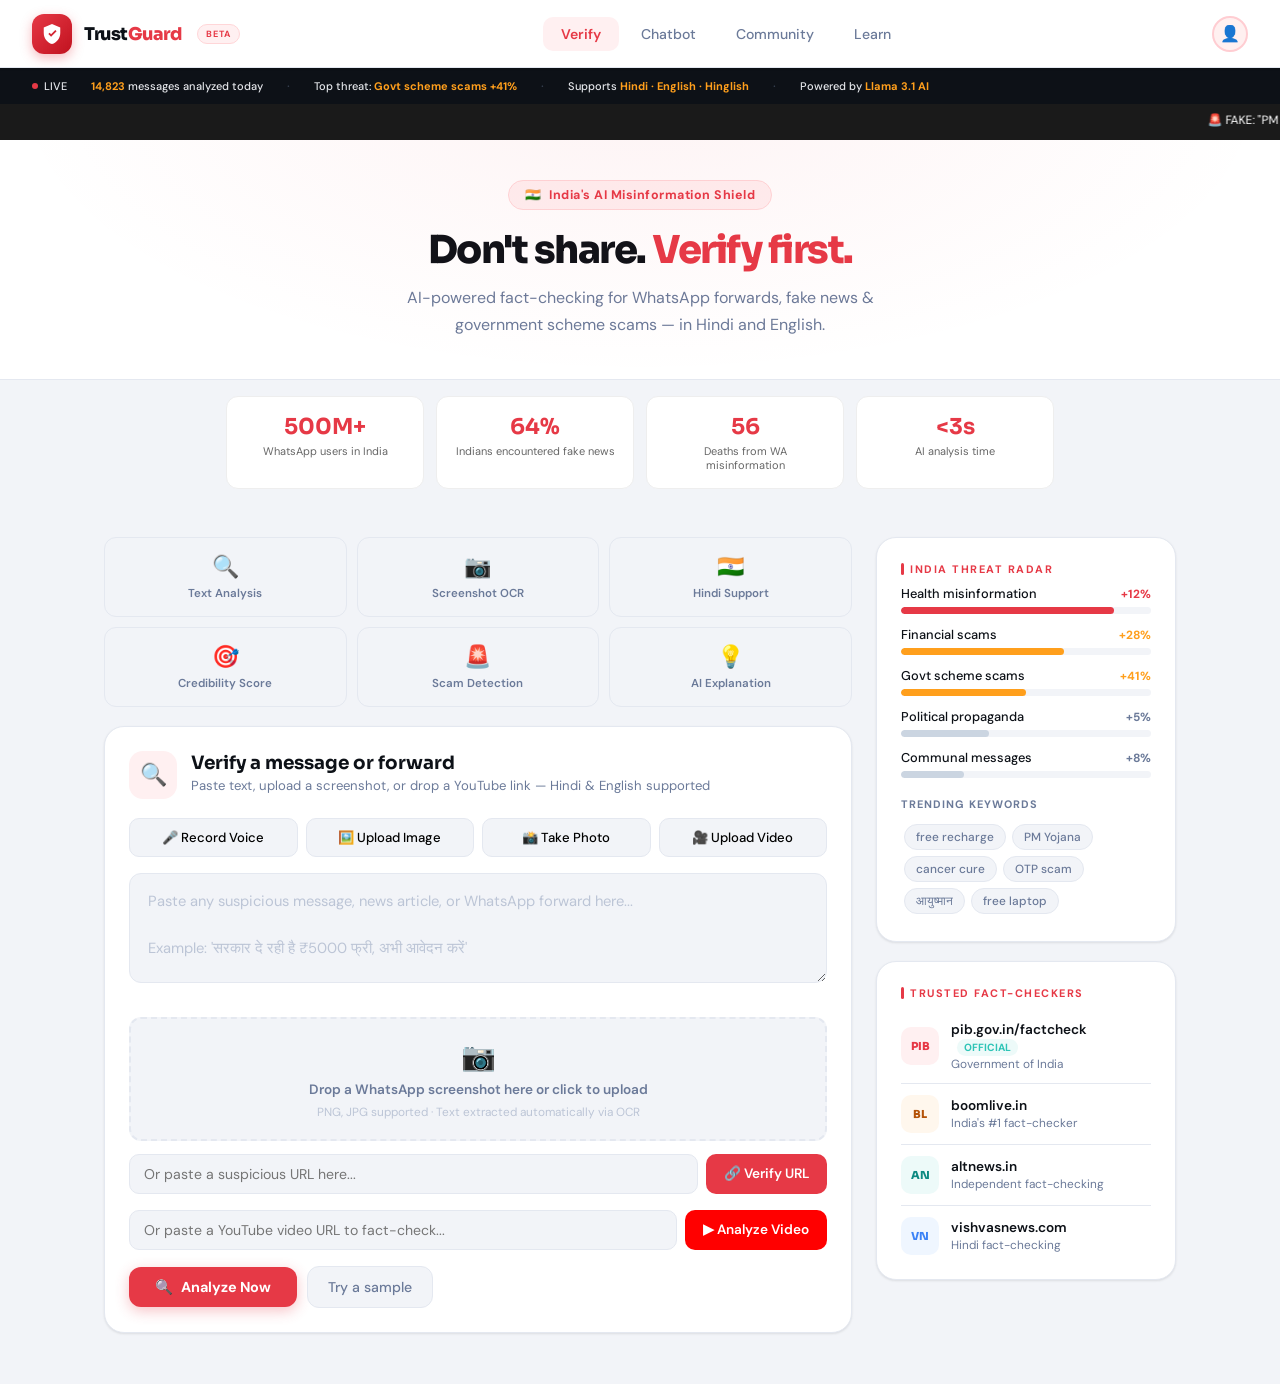
==== commit ee991c54: "feat: community section with real-time trending scams + blog search from boomlive/altnews" ====
--- a/app.html
+++ b/app.html
@@ -7,6 +7,50 @@
 <link href="https://fonts.googleapis.com/css2?family=Sora:wght@300;400;500;600;700;800&family=DM+Sans:ital,wght@0,300;0,400;0,500;0,600;1,400&display=swap" rel="stylesheet"/>
 <style>
 :root {
+  .community-container { max-width: 900px; margin: 0 auto; padding: 20px; }
+.community-header { margin-bottom: 20px; }
+.community-header h2 { font-size: 24px; font-weight: 700; }
+
+.category-pills { display: flex; flex-wrap: wrap; gap: 8px; margin-bottom: 24px; }
+.pill {
+  padding: 6px 16px; border-radius: 20px; border: 1.5px solid #ddd;
+  background: white; cursor: pointer; font-size: 13px; font-weight: 500;
+  transition: all 0.2s;
+}
+.pill.active { background: #E63946; color: white; border-color: #E63946; }
+
+.trending-grid {
+  display: grid; grid-template-columns: repeat(auto-fill, minmax(200px, 1fr));
+  gap: 14px; margin-bottom: 30px;
+}
+.trend-card {
+  background: white; border-radius: 12px; padding: 16px;
+  box-shadow: 0 2px 8px rgba(0,0,0,0.08); cursor: pointer;
+  border-left: 4px solid; transition: transform 0.2s, box-shadow 0.2s;
+}
+.trend-card:hover { transform: translateY(-3px); box-shadow: 0 6px 20px rgba(0,0,0,0.12); }
+.trend-keyword { font-weight: 700; font-size: 15px; margin-bottom: 6px; }
+.trend-meta { font-size: 12px; color: #888; display: flex; justify-content: space-between; }
+.trend-change { font-weight: 600; color: #E63946; }
+.trend-category { background: #f0f0f0; padding: 2px 8px; border-radius: 10px; font-size: 11px; }
+
+.blog-results-header { display: flex; justify-content: space-between; align-items: center; margin-bottom: 16px; }
+.blog-grid { display: grid; grid-template-columns: repeat(auto-fill, minmax(280px, 1fr)); gap: 16px; }
+.blog-card {
+  background: white; border-radius: 12px; overflow: hidden;
+  box-shadow: 0 2px 8px rgba(0,0,0,0.08); transition: transform 0.2s;
+  text-decoration: none; color: inherit; display: block;
+}
+.blog-card:hover { transform: translateY(-3px); }
+.blog-card img { width: 100%; height: 160px; object-fit: cover; background: #f0f0f0; }
+.blog-card-body { padding: 14px; }
+.blog-source-badge {
+  display: inline-block; padding: 2px 10px; border-radius: 10px;
+  font-size: 11px; font-weight: 700; color: white; margin-bottom: 8px;
+}
+.blog-card h4 { font-size: 14px; font-weight: 600; margin-bottom: 6px; line-height: 1.4; }
+.blog-card p { font-size: 12px; color: #666; line-height: 1.5; }
+.loading-pulse { color: #888; font-size: 14px; padding: 20px; text-align: center; }
 --white: #ffffff; --bg: #F2F4F8; --surface: #ffffff; --border: #E4E8F0;
 --text: #0D1117; --muted: #6B7A99; --red: #E63946; --red-light: #FFF0F1;
 --red-mid: #FFD6D8; --amber: #FF9F1C; --amber-light: #FFF7ED; --green: #2EC4B6;
@@ -876,12 +920,154 @@
   }
   document.getElementById('profileAnalyses').textContent = analyses + ' messages verified';
 }
+
+<!-- COMMUNITY SECTION -->
+<div id="community" class="tab-content">
+  <div class="community-container">
+
+    
+    <div class="community-header">
+      <h2>🔥 Community Scam Radar</h2>
+      <p id="trend-month" style="color:#888;font-size:13px;">Loading trends...</p>
+    </div>
+
+    
+    <div id="category-filter" class="category-pills">
+      <button class="pill active" onclick="filterCategory('All')">All</button>
+    </div>
+
+    
+    <div class="trending-section">
+      <h3>📈 Trending Right Now</h3>
+      <div id="trending-grid" class="trending-grid">
+        <div class="loading-pulse">Loading real-time trends...</div>
+      </div>
+    </div>
+
+    
+    <div id="blog-results-section" style="display:none;">
+      <div class="blog-results-header">
+        <h3>📰 Articles about: <span id="current-keyword" style="color:#E63946;"></span></h3>
+        <button onclick="closeBlogResults()" style="background:none;border:1px solid #ccc;padding:6px 14px;border-radius:20px;cursor:pointer;">✕ Close</button>
+      </div>
+      <div id="blog-grid" class="blog-grid"></div>
+    </div>
+
+  </div>
+</div>
+
 function logout() { localStorage.removeItem('tg_user'); window.location.href = 'login.html'; }
 document.addEventListener('click', function(e) {
   const btn = document.getElementById('profileBtn');
   const dd = document.getElementById('profileDropdown');
   if (btn && dd && !btn.contains(e.target) && !dd.contains(e.target)) dd.style.display = 'none';
 });
+let allTrends = [];
+let activeCategory = 'All';
+
+async function loadCommunityTrends() {
+  try {
+    const res = await fetch('/community-trends');
+    const data = await res.json();
+    allTrends = data.trending || [];
+
+    // Update month label
+    document.getElementById('trend-month').textContent = `🗓️ Trends for ${data.month} — updates daily`;
+
+    // Build category pills
+    const pillsContainer = document.getElementById('category-filter');
+    pillsContainer.innerHTML = '';
+    (data.categories || ['All']).forEach(cat => {
+      const btn = document.createElement('button');
+      btn.className = 'pill' + (cat === 'All' ? ' active' : '');
+      btn.textContent = cat;
+      btn.onclick = () => filterCategory(cat);
+      pillsContainer.appendChild(btn);
+    });
+
+    renderTrends(allTrends);
+  } catch(e) {
+    document.getElementById('trending-grid').innerHTML = '<p style="color:#888">Could not load trends. Try again later.</p>';
+  }
+}
+
+function filterCategory(cat) {
+  activeCategory = cat;
+  document.querySelectorAll('.pill').forEach(p => {
+    p.classList.toggle('active', p.textContent === cat);
+  });
+  const filtered = cat === 'All' ? allTrends : allTrends.filter(t => t.category === cat);
+  renderTrends(filtered);
+}
+
+function renderTrends(trends) {
+  const grid = document.getElementById('trending-grid');
+  if (!trends.length) {
+    grid.innerHTML = '<p style="color:#888;padding:20px;">No trends in this category.</p>';
+    return;
+  }
+  grid.innerHTML = trends.map(t => `
+    <div class="trend-card" style="border-color:${t.color}" onclick="searchBlogs('${t.keyword}')">
+      <div class="trend-keyword">${t.keyword}</div>
+      <div class="trend-meta">
+        <span class="trend-category">${t.category}</span>
+        <span class="trend-change">${t.change}</span>
+      </div>
+      <div style="margin-top:8px;font-size:12px;color:#888">${t.count.toLocaleString()} reports</div>
+    </div>
+  `).join('');
+}
+
+async function searchBlogs(keyword) {
+  document.getElementById('current-keyword').textContent = keyword;
+  document.getElementById('blog-results-section').style.display = 'block';
+  document.getElementById('blog-grid').innerHTML = '<div class="loading-pulse">🔍 Fetching articles about "' + keyword + '"...</div>';
+
+  // Scroll to results
+  document.getElementById('blog-results-section').scrollIntoView({behavior: 'smooth'});
+
+  try {
+    const res = await fetch('/search-blogs', {
+      method: 'POST',
+      headers: {'Content-Type': 'application/json'},
+      body: JSON.stringify({keyword})
+    });
+    const data = await res.json();
+    const articles = data.articles || [];
+
+    if (!articles.length) {
+      document.getElementById('blog-grid').innerHTML = '<p style="color:#888;padding:20px;">No articles found. Try another keyword.</p>';
+      return;
+    }
+
+    document.getElementById('blog-grid').innerHTML = articles.map(a => `
+      <a href="${a.url}" target="_blank" class="blog-card">
+        ${a.image ? `<img src="${a.image}" onerror="this.style.display='none'">` : ''}
+        <div class="blog-card-body">
+          <span class="blog-source-badge" style="background:${a.source_color || '#E63946'}">${a.source}</span>
+          <h4>${a.title}</h4>
+          <p>${a.description}</p>
+        </div>
+      </a>
+    `).join('');
+  } catch(e) {
+    document.getElementById('blog-grid').innerHTML = '<p style="color:red">Failed to fetch articles.</p>';
+  }
+}
+
+function closeBlogResults() {
+  document.getElementById('blog-results-section').style.display = 'none';
+}
+
+// Load when community tab is clicked
+document.addEventListener('DOMContentLoaded', () => {
+  // Call when switching to community tab
+  const communityTab = document.querySelector('[onclick*="community"]');
+  if (communityTab) {
+    const original = communityTab.getAttribute('onclick');
+    communityTab.setAttribute('onclick', original + '; loadCommunityTrends()');
+  }
+});
 </script>
 </body>
 </html>
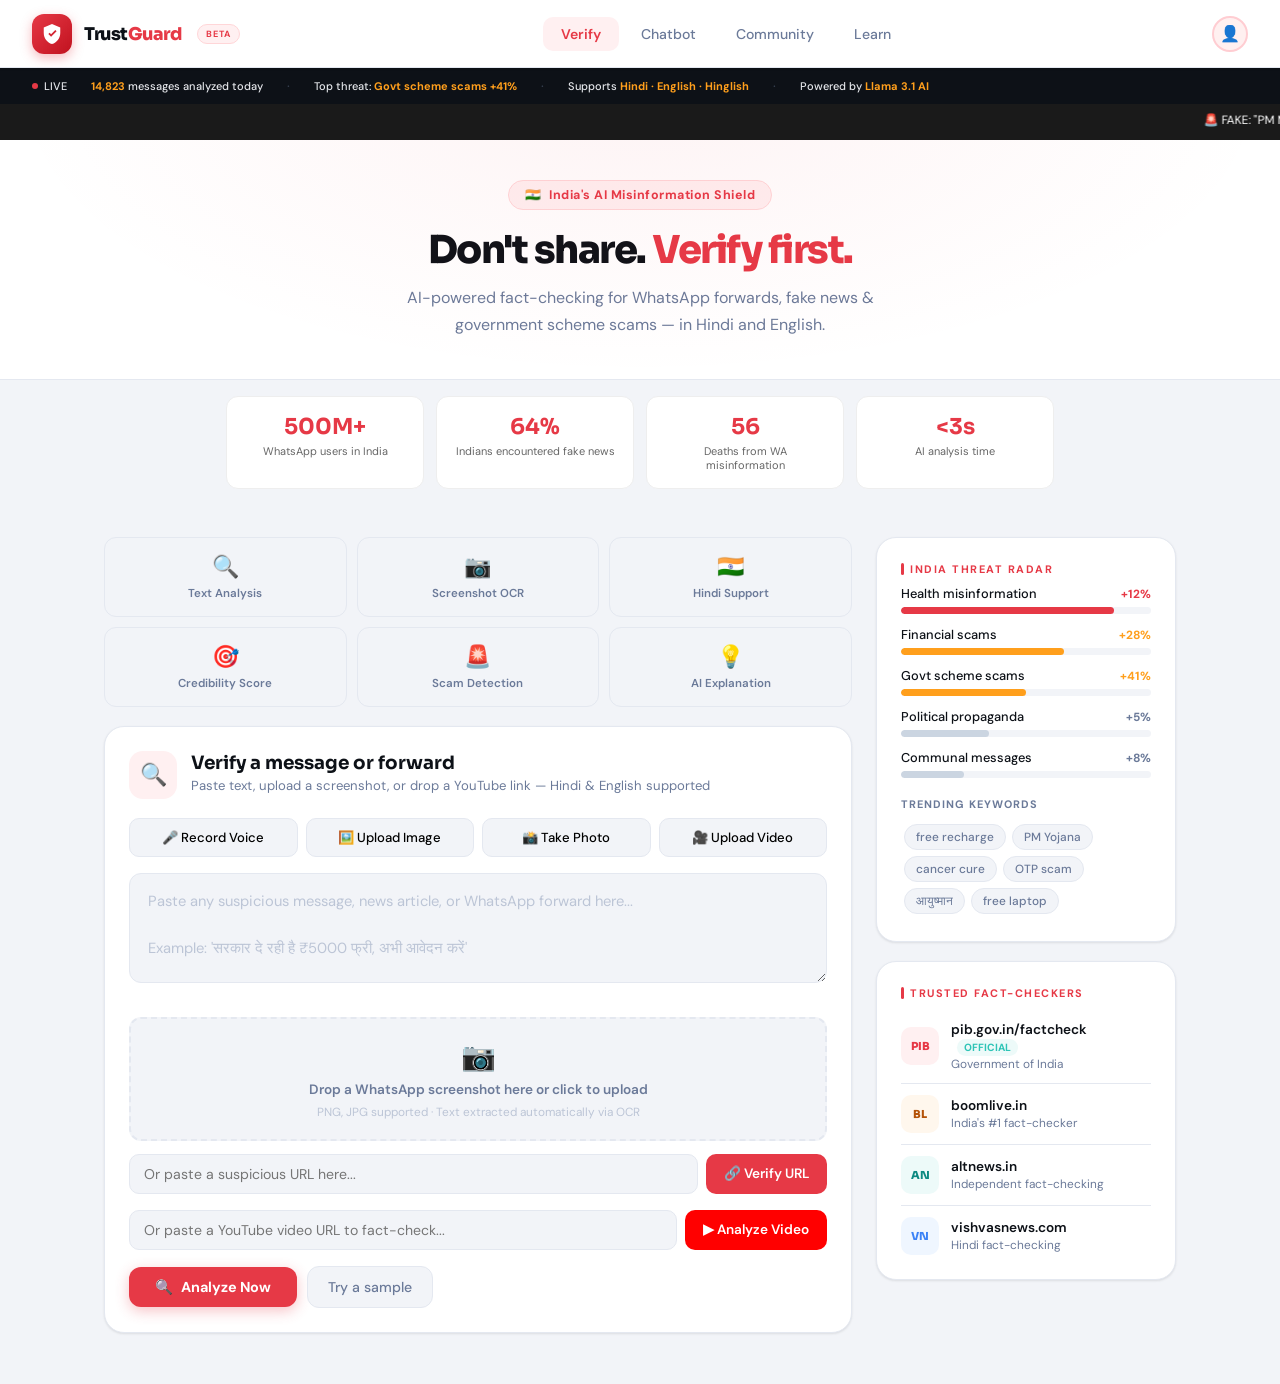
==== commit 7d1a9249: "fix: resolve 4 critical bugs - CSS in root, HTML in script, OCR key mismatch, community tab" ====
--- a/app.html
+++ b/app.html
@@ -6,64 +6,25 @@
 <title>TruthGuard AI</title>
 <link href="https://fonts.googleapis.com/css2?family=Sora:wght@300;400;500;600;700;800&family=DM+Sans:ital,wght@0,300;0,400;0,500;0,600;1,400&display=swap" rel="stylesheet"/>
 <style>
+/* ── CSS VARIABLES (only variables inside :root) ── */
 :root {
-  .community-container { max-width: 900px; margin: 0 auto; padding: 20px; }
-.community-header { margin-bottom: 20px; }
-.community-header h2 { font-size: 24px; font-weight: 700; }
-
-.category-pills { display: flex; flex-wrap: wrap; gap: 8px; margin-bottom: 24px; }
-.pill {
-  padding: 6px 16px; border-radius: 20px; border: 1.5px solid #ddd;
-  background: white; cursor: pointer; font-size: 13px; font-weight: 500;
-  transition: all 0.2s;
-}
-.pill.active { background: #E63946; color: white; border-color: #E63946; }
-
-.trending-grid {
-  display: grid; grid-template-columns: repeat(auto-fill, minmax(200px, 1fr));
-  gap: 14px; margin-bottom: 30px;
-}
-.trend-card {
-  background: white; border-radius: 12px; padding: 16px;
-  box-shadow: 0 2px 8px rgba(0,0,0,0.08); cursor: pointer;
-  border-left: 4px solid; transition: transform 0.2s, box-shadow 0.2s;
-}
-.trend-card:hover { transform: translateY(-3px); box-shadow: 0 6px 20px rgba(0,0,0,0.12); }
-.trend-keyword { font-weight: 700; font-size: 15px; margin-bottom: 6px; }
-.trend-meta { font-size: 12px; color: #888; display: flex; justify-content: space-between; }
-.trend-change { font-weight: 600; color: #E63946; }
-.trend-category { background: #f0f0f0; padding: 2px 8px; border-radius: 10px; font-size: 11px; }
-
-.blog-results-header { display: flex; justify-content: space-between; align-items: center; margin-bottom: 16px; }
-.blog-grid { display: grid; grid-template-columns: repeat(auto-fill, minmax(280px, 1fr)); gap: 16px; }
-.blog-card {
-  background: white; border-radius: 12px; overflow: hidden;
-  box-shadow: 0 2px 8px rgba(0,0,0,0.08); transition: transform 0.2s;
-  text-decoration: none; color: inherit; display: block;
-}
-.blog-card:hover { transform: translateY(-3px); }
-.blog-card img { width: 100%; height: 160px; object-fit: cover; background: #f0f0f0; }
-.blog-card-body { padding: 14px; }
-.blog-source-badge {
-  display: inline-block; padding: 2px 10px; border-radius: 10px;
-  font-size: 11px; font-weight: 700; color: white; margin-bottom: 8px;
-}
-.blog-card h4 { font-size: 14px; font-weight: 600; margin-bottom: 6px; line-height: 1.4; }
-.blog-card p { font-size: 12px; color: #666; line-height: 1.5; }
-.loading-pulse { color: #888; font-size: 14px; padding: 20px; text-align: center; }
---white: #ffffff; --bg: #F2F4F8; --surface: #ffffff; --border: #E4E8F0;
---text: #0D1117; --muted: #6B7A99; --red: #E63946; --red-light: #FFF0F1;
---red-mid: #FFD6D8; --amber: #FF9F1C; --amber-light: #FFF7ED; --green: #2EC4B6;
---green-light: #EDFAF9; --blue: #3B82F6; --blue-light: #EFF6FF; --purple: #8B5CF6;
---purple-light: #F5F3FF; --shadow-sm: 0 1px 3px rgba(0,0,0,0.06),0 1px 2px rgba(0,0,0,0.04);
---shadow: 0 4px 16px rgba(0,0,0,0.08); --radius: 20px; --radius-sm: 12px;
-}
+  --white: #ffffff; --bg: #F2F4F8; --surface: #ffffff; --border: #E4E8F0;
+  --text: #0D1117; --muted: #6B7A99; --red: #E63946; --red-light: #FFF0F1;
+  --red-mid: #FFD6D8; --amber: #FF9F1C; --amber-light: #FFF7ED; --green: #2EC4B6;
+  --green-light: #EDFAF9; --blue: #3B82F6; --blue-light: #EFF6FF; --purple: #8B5CF6;
+  --purple-light: #F5F3FF; --shadow-sm: 0 1px 3px rgba(0,0,0,0.06),0 1px 2px rgba(0,0,0,0.04);
+  --shadow: 0 4px 16px rgba(0,0,0,0.08); --radius: 20px; --radius-sm: 12px;
+}
+
+/* ── RESET ── */
 * { margin:0; padding:0; box-sizing:border-box; }
 body { background:var(--bg); color:var(--text); font-family:'DM Sans',sans-serif; min-height:100vh; }
 h1,h2,h3,h4 { font-family:'Sora',sans-serif; }
 ::-webkit-scrollbar { width:4px; }
 ::-webkit-scrollbar-track { background:transparent; }
 ::-webkit-scrollbar-thumb { background:var(--border); border-radius:4px; }
+
+/* ── NAV ── */
 nav { background:var(--white); border-bottom:1px solid var(--border); padding:0 2rem; display:flex; align-items:center; justify-content:space-between; height:68px; position:sticky; top:0; z-index:200; box-shadow:var(--shadow-sm); }
 .nav-brand { display:flex; align-items:center; gap:12px; }
 .nav-logo { width:40px; height:40px; background:linear-gradient(135deg,var(--red) 0%,#C1121F 100%); border-radius:12px; display:flex; align-items:center; justify-content:center; box-shadow:0 4px 12px rgba(230,57,70,0.35); }
@@ -75,6 +36,8 @@
 .tab-btn { background:none; border:none; color:var(--muted); padding:8px 18px; border-radius:10px; cursor:pointer; font-size:.88rem; font-weight:500; transition:all .2s; font-family:'DM Sans',sans-serif; }
 .tab-btn.active { background:var(--red-light); color:var(--red); font-weight:600; }
 .tab-btn:hover:not(.active) { background:var(--bg); color:var(--text); }
+
+/* ── TICKER ── */
 .ticker { background:var(--text); padding:9px 2rem; display:flex; align-items:center; gap:24px; font-size:11px; color:#9CA3AF; overflow:hidden; }
 .ticker-live { display:flex; align-items:center; gap:6px; }
 .ticker-dot { width:6px; height:6px; background:var(--red); border-radius:50%; animation:blink 1.5s infinite; flex-shrink:0; }
@@ -83,24 +46,34 @@
 .ticker-text strong { color:#FF9F1C; font-weight:700; }
 .ticker-sep { color:#374151; font-size:14px; }
 .marquee-bar { background:#1a1a1a; color:#fff; padding:8px 0; font-size:12px; overflow:hidden; white-space:nowrap; }
+
+/* ── STATS ── */
 .stats-grid { display:grid; grid-template-columns:repeat(4,1fr); gap:12px; max-width:860px; margin:16px auto; padding:0 16px; }
 .stat-box { background:#fff; border:1px solid #eee; border-radius:12px; padding:16px; text-align:center; }
 .stat-box-num { font-size:22px; font-weight:700; color:var(--red); font-family:'Sora',sans-serif; }
 .stat-box-label { font-size:11px; color:#666; margin-top:4px; }
+
+/* ── HERO ── */
 .hero { background:var(--white); padding:2.5rem 2rem 1rem; text-align:center; border-bottom:1px solid var(--border); position:relative; overflow:hidden; }
 .hero::before { content:''; position:absolute; inset:0; background:radial-gradient(ellipse at 50% -20%,rgba(230,57,70,0.06) 0%,transparent 70%); }
 .hero-badge { display:inline-flex; align-items:center; gap:8px; background:var(--red-light); color:var(--red); font-size:.78rem; font-weight:700; padding:6px 16px; border-radius:20px; border:1px solid var(--red-mid); margin-bottom:1.2rem; letter-spacing:.5px; }
 .hero h1 { font-size:2.4rem; font-weight:800; color:var(--text); letter-spacing:-1.5px; line-height:1.1; margin-bottom:.8rem; }
 .hero h1 span { color:var(--red); }
 .hero p { color:var(--muted); font-size:1rem; max-width:520px; margin:0 auto 1.5rem; line-height:1.7; }
+
+/* ── LAYOUT ── */
 .main { max-width:1120px; margin:0 auto; padding:2rem 1.5rem; }
 .layout { display:grid; grid-template-columns:1fr 300px; gap:1.5rem; align-items:start; }
 .page { display:none; }
 .page.active { display:block; }
+
+/* ── CARD ── */
 .card { background:var(--white); border:1px solid var(--border); border-radius:var(--radius); padding:1.5rem; margin-bottom:1.2rem; box-shadow:var(--shadow-sm); transition:box-shadow .2s; }
 .card:hover { box-shadow:var(--shadow); }
 .card-tag { font-size:.68rem; font-weight:700; letter-spacing:1.5px; color:var(--red); text-transform:uppercase; margin-bottom:.6rem; display:flex; align-items:center; gap:6px; }
 .card-tag::before { content:''; display:inline-block; width:3px; height:12px; background:var(--red); border-radius:2px; }
+
+/* ── INPUTS ── */
 .input-top { display:flex; align-items:flex-start; gap:14px; margin-bottom:1.2rem; }
 .input-icon-wrap { width:48px; height:48px; flex-shrink:0; background:var(--red-light); border-radius:14px; display:flex; align-items:center; justify-content:center; font-size:22px; }
 .input-heading { font-family:'Sora',sans-serif; font-size:1.15rem; font-weight:700; color:var(--text); margin-bottom:3px; }
@@ -108,11 +81,15 @@
 textarea { width:100%; background:var(--bg); border:1.5px solid var(--border); border-radius:var(--radius-sm); color:var(--text); padding:1rem 1.1rem; font-size:.92rem; resize:vertical; min-height:110px; font-family:'DM Sans',sans-serif; transition:all .2s; line-height:1.6; margin-bottom:1rem; }
 textarea:focus { outline:none; border-color:var(--red); background:var(--white); box-shadow:0 0 0 3px rgba(230,57,70,0.08); }
 textarea::placeholder { color:#BCC5D6; }
+
+/* ── UPLOAD ── */
 .upload-zone { border:2px dashed var(--border); border-radius:var(--radius-sm); padding:1.2rem; text-align:center; cursor:pointer; transition:all .25s; background:var(--bg); margin:.8rem 0; display:flex; flex-direction:column; align-items:center; gap:6px; }
 .upload-zone:hover { border-color:var(--red); background:var(--red-light); }
 .upload-zone-icon { font-size:28px; }
 .upload-zone-text { font-size:.85rem; font-weight:600; color:var(--muted); }
 .upload-zone-sub { font-size:.74rem; color:#BCC5D6; }
+
+/* ── BUTTONS ── */
 .btn-row { display:flex; gap:10px; align-items:center; flex-wrap:wrap; margin-top:1rem; }
 .btn-primary { background:var(--red); color:white; border:none; padding:11px 26px; border-radius:12px; font-size:.9rem; font-weight:700; cursor:pointer; font-family:'DM Sans',sans-serif; display:inline-flex; align-items:center; gap:8px; box-shadow:0 4px 14px rgba(230,57,70,0.3); transition:all .2s; }
 .btn-primary:hover { background:#C1121F; transform:translateY(-1px); }
@@ -123,6 +100,8 @@
 .media-btn { flex:1; min-width:120px; background:var(--bg); border:1.5px solid var(--border); border-radius:10px; padding:10px; font-size:.82rem; font-weight:500; cursor:pointer; font-family:'DM Sans',sans-serif; transition:all .2s; display:flex; align-items:center; justify-content:center; gap:6px; }
 .media-btn:hover { border-color:var(--red); background:var(--red-light); color:var(--red); }
 .media-btn.recording { background:var(--red); color:white; border-color:var(--red); }
+
+/* ── RESULT ── */
 .result-top { display:flex; align-items:center; gap:1.5rem; flex-wrap:wrap; }
 .score-circle { width:90px; height:90px; border-radius:50%; border:6px solid var(--border); display:flex; flex-direction:column; align-items:center; justify-content:center; flex-shrink:0; transition:all .5s; }
 .score-num { font-family:'Sora',sans-serif; font-size:1.8rem; font-weight:800; line-height:1; }
@@ -145,6 +124,8 @@
 .action-text { font-size:.88rem; color:#E5E7EB; line-height:1.6; font-weight:500; }
 .source-link { display:inline-flex; align-items:center; gap:6px; background:var(--green-light); color:#0D8A82; border:1.5px solid #A7F3D0; padding:6px 14px; border-radius:10px; font-size:.8rem; font-weight:600; margin:4px; text-decoration:none; transition:all .2s; }
 .source-link:hover { background:#D1FAF7; }
+
+/* ── SIDEBAR ── */
 .stat-row { margin-bottom:12px; }
 .stat-head { display:flex; justify-content:space-between; align-items:center; margin-bottom:5px; }
 .stat-name { font-size:.8rem; font-weight:500; color:var(--text); }
@@ -158,11 +139,15 @@
 .source-name { font-size:.85rem; font-weight:600; color:var(--text); }
 .source-desc { font-size:.74rem; color:var(--muted); margin-top:1px; }
 .source-official { font-size:.65rem; font-weight:700; color:var(--green); background:var(--green-light); padding:2px 7px; border-radius:10px; margin-left:6px; }
+
+/* ── FEATURES ── */
 .feature-grid { display:grid; grid-template-columns:repeat(3,1fr); gap:10px; margin-bottom:1.2rem; }
 .feature-item { background:var(--bg); border-radius:var(--radius-sm); padding:14px 10px; text-align:center; border:1.5px solid var(--border); transition:all .2s; }
 .feature-item:hover { border-color:var(--red); background:var(--red-light); }
 .feature-icon { font-size:22px; margin-bottom:6px; }
 .feature-label { font-size:.72rem; font-weight:600; color:var(--muted); line-height:1.3; }
+
+/* ── CHAT ── */
 .chat-box { height:360px; overflow-y:auto; background:var(--bg); border:1.5px solid var(--border); border-radius:var(--radius-sm); padding:1rem; margin-bottom:1rem; display:flex; flex-direction:column; gap:.75rem; }
 .msg { max-width:80%; padding:.75rem 1rem; border-radius:16px; font-size:.88rem; line-height:1.6; }
 .msg.user { background:var(--red); color:white; align-self:flex-end; border-bottom-right-radius:4px; }
@@ -172,6 +157,8 @@
 .chat-row input:focus { outline:none; border-color:var(--red); }
 .suggest-btn { width:100%; background:var(--bg); border:1.5px solid var(--border); border-radius:10px; color:var(--text); padding:10px 14px; margin-bottom:7px; cursor:pointer; text-align:left; font-size:.82rem; font-weight:500; font-family:'DM Sans',sans-serif; transition:all .2s; display:flex; align-items:center; gap:8px; }
 .suggest-btn:hover { border-color:var(--red); background:var(--red-light); color:var(--red); }
+
+/* ── LEARN ── */
 .learn-card { background:white; border:1.5px solid var(--border); border-radius:var(--radius); padding:1.4rem; margin-bottom:1rem; overflow:hidden; position:relative; box-shadow:var(--shadow-sm); }
 .learn-stripe { position:absolute; left:0; top:0; bottom:0; width:5px; }
 .learn-num { font-size:.68rem; font-weight:700; letter-spacing:1.5px; color:var(--muted); margin-bottom:.4rem; text-transform:uppercase; }
@@ -186,39 +173,52 @@
 .rule-num { width:26px; height:26px; border-radius:8px; flex-shrink:0; display:flex; align-items:center; justify-content:center; font-size:.78rem; font-weight:700; font-family:'Sora',sans-serif; }
 .rule-text { font-size:.83rem; color:var(--muted); line-height:1.6; }
 .rule-text strong { color:var(--text); }
+
+/* ── MISC ── */
 .spinner { display:inline-block; width:16px; height:16px; border:2px solid var(--red-mid); border-top-color:var(--red); border-radius:50%; animation:spin .7s linear infinite; vertical-align:middle; }
 @keyframes spin { to { transform:rotate(360deg); } }
 .hidden { display:none !important; }
 .profile-wrap { position:relative; display:inline-block; }
 
-/* ── Image preview with remove button ── */
-.img-preview-wrap {
-  position: relative;
-  display: inline-block;
-  margin-bottom: .8rem;
-  width: 100%;
-}
-.img-remove-btn {
-  position: absolute;
-  top: 6px; right: 6px;
-  width: 26px; height: 26px;
-  background: rgba(0,0,0,0.65);
-  color: white;
-  border: none;
-  border-radius: 50%;
-  font-size: 14px;
-  cursor: pointer;
-  display: flex; align-items: center; justify-content: center;
-  z-index: 10;
-  transition: background .2s;
-}
-.img-remove-btn:hover { background: var(--red); }
-
-/* ── URL result badge ── */
+/* ── IMAGE PREVIEW ── */
+.img-preview-wrap { position:relative; display:inline-block; margin-bottom:.8rem; width:100%; }
+.img-remove-btn { position:absolute; top:6px; right:6px; width:26px; height:26px; background:rgba(0,0,0,0.65); color:white; border:none; border-radius:50%; font-size:14px; cursor:pointer; display:flex; align-items:center; justify-content:center; z-index:10; transition:background .2s; }
+.img-remove-btn:hover { background:var(--red); }
+
+/* ── URL BADGES ── */
 .url-badge { display:inline-flex; align-items:center; gap:6px; padding:5px 12px; border-radius:8px; font-size:.78rem; font-weight:700; margin:3px; }
 .url-badge.trusted { background:#EDFAF9; color:#0D8A82; border:1px solid #A7F3D0; }
 .url-badge.warning { background:#FFF7ED; color:#B45309; border:1px solid #FDE68A; }
 .url-badge.danger  { background:#FFF0F1; color:#C1121F; border:1px solid #FFD6D8; }
+
+/* ── COMMUNITY ── */
+.community-container { max-width:900px; margin:0 auto; padding:20px; }
+.community-header { margin-bottom:20px; }
+.community-header h2 { font-size:24px; font-weight:700; }
+.category-pills { display:flex; flex-wrap:wrap; gap:8px; margin-bottom:24px; }
+.pill { padding:6px 16px; border-radius:20px; border:1.5px solid #ddd; background:white; cursor:pointer; font-size:13px; font-weight:500; transition:all 0.2s; }
+.pill.active { background:#E63946; color:white; border-color:#E63946; }
+.trending-section { margin-bottom:30px; }
+.trending-section h3 { font-size:18px; font-weight:700; margin-bottom:16px; }
+.trending-grid { display:grid; grid-template-columns:repeat(auto-fill, minmax(200px, 1fr)); gap:14px; }
+.trend-card { background:white; border-radius:12px; padding:16px; box-shadow:0 2px 8px rgba(0,0,0,0.08); cursor:pointer; border-left:4px solid; transition:transform 0.2s, box-shadow 0.2s; }
+.trend-card:hover { transform:translateY(-3px); box-shadow:0 6px 20px rgba(0,0,0,0.12); }
+.trend-keyword { font-weight:700; font-size:15px; margin-bottom:6px; }
+.trend-meta { font-size:12px; color:#888; display:flex; justify-content:space-between; }
+.trend-change { font-weight:600; color:#E63946; }
+.trend-category { background:#f0f0f0; padding:2px 8px; border-radius:10px; font-size:11px; }
+.blog-results-section { margin-top:30px; }
+.blog-results-header { display:flex; justify-content:space-between; align-items:center; margin-bottom:16px; }
+.blog-results-header h3 { font-size:18px; font-weight:700; }
+.blog-grid { display:grid; grid-template-columns:repeat(auto-fill, minmax(280px, 1fr)); gap:16px; }
+.blog-card { background:white; border-radius:12px; overflow:hidden; box-shadow:0 2px 8px rgba(0,0,0,0.08); transition:transform 0.2s; text-decoration:none; color:inherit; display:block; }
+.blog-card:hover { transform:translateY(-3px); }
+.blog-card img { width:100%; height:160px; object-fit:cover; background:#f0f0f0; }
+.blog-card-body { padding:14px; }
+.blog-source-badge { display:inline-block; padding:2px 10px; border-radius:10px; font-size:11px; font-weight:700; color:white; margin-bottom:8px; }
+.blog-card h4 { font-size:14px; font-weight:600; margin-bottom:6px; line-height:1.4; }
+.blog-card p { font-size:12px; color:#666; line-height:1.5; }
+.loading-pulse { color:#888; font-size:14px; padding:20px; text-align:center; }
 
 @media (max-width:768px) {
   .layout { grid-template-columns:1fr; }
@@ -242,7 +242,7 @@
   <div class="nav-tabs">
     <button class="tab-btn active" onclick="showTab('check',this)">Verify</button>
     <button class="tab-btn" onclick="showTab('chat',this)">Chatbot</button>
-    <button class="tab-btn" onclick="window.location.href='community.html'">Community</button>
+    <button class="tab-btn" onclick="showTab('community',this); loadCommunityTrends()">Community</button>
     <button class="tab-btn" onclick="showTab('learn',this)">Learn</button>
   </div>
   <div class="profile-wrap">
@@ -327,7 +327,7 @@
 <!-- MAIN -->
 <div class="main">
 
-  <!-- VERIFY TAB -->
+  <!-- ══ VERIFY TAB ══ -->
   <div id="tab-check" class="page active">
     <div class="layout">
       <div>
@@ -349,7 +349,6 @@
             </div>
           </div>
 
-          <!-- MEDIA BUTTONS -->
           <div class="media-row">
             <button class="media-btn" id="voiceBtn" onclick="startVoice()">🎤 Record Voice</button>
             <button class="media-btn" onclick="document.getElementById('fileInput').click()">🖼️ Upload Image</button>
@@ -359,14 +358,11 @@
 
           <div id="voiceStatus" style="font-size:13px;color:var(--muted);margin-bottom:.5rem;"></div>
 
-          <!-- TEXT INPUT -->
           <textarea id="inputText" placeholder="Paste any suspicious message, news article, or WhatsApp forward here...&#10;&#10;Example: 'सरकार दे रही है ₹5000 फ्री, अभी आवेदन करें'"></textarea>
 
-          <!-- FILE INPUTS (hidden) -->
           <input type="file" id="fileInput" accept="image/*" style="display:none" onchange="handleFileSelect(event)"/>
           <input type="file" id="videoInput" accept="video/*" style="display:none" onchange="handleVideo(event)"/>
 
-          <!-- UPLOAD DROP ZONE -->
           <div class="upload-zone" id="uploadZone"
                onclick="document.getElementById('fileInput').click()"
                ondragover="event.preventDefault()"
@@ -376,7 +372,6 @@
             <div class="upload-zone-sub">PNG, JPG supported · Text extracted automatically via OCR</div>
           </div>
 
-          <!-- IMAGE PREVIEW with ✕ remove button -->
           <div id="imagePreview" style="display:none; margin-bottom:.8rem;">
             <div class="img-preview-wrap">
               <img id="previewImg" style="max-width:100%;border-radius:8px;max-height:200px;object-fit:cover;display:block;"/>
@@ -385,16 +380,13 @@
             <div id="ocrStatus" style="font-size:13px;color:var(--muted);margin-top:6px;"></div>
           </div>
 
-          <!-- CAMERA -->
           <video id="cameraVideo" style="display:none;width:100%;border-radius:8px;" autoplay></video>
           <canvas id="cameraCanvas" style="display:none;"></canvas>
           <button id="captureBtn" onclick="capturePhoto()" style="display:none;width:100%;margin-bottom:.8rem;background:var(--red);color:white;border:none;padding:10px;border-radius:8px;cursor:pointer;font-size:14px;font-family:'DM Sans',sans-serif;">📸 Capture Photo</button>
 
-          <!-- VIDEO STATUS -->
           <div id="videoStatus" style="font-size:13px;color:var(--muted);margin-bottom:.5rem;"></div>
           <video id="videoPlayer" controls style="display:none;width:100%;border-radius:8px;margin-bottom:.8rem;max-height:200px;"></video>
 
-          <!-- URL INPUT -->
           <div style="display:flex;gap:8px;margin-bottom:1rem;">
             <input id="urlInput" type="url" placeholder="Or paste a suspicious URL here..."
               style="flex:1;padding:10px 14px;border:1.5px solid var(--border);border-radius:10px;font-size:.88rem;font-family:'DM Sans',sans-serif;background:var(--bg);color:var(--text);outline:none;transition:border-color .2s;"
@@ -402,7 +394,6 @@
             <button onclick="verifyURL()" style="background:var(--red);color:white;border:none;padding:10px 18px;border-radius:10px;font-size:.85rem;font-weight:600;cursor:pointer;font-family:'DM Sans',sans-serif;white-space:nowrap;">🔗 Verify URL</button>
           </div>
 
-          <!-- YOUTUBE INPUT -->
           <div style="display:flex;gap:8px;margin-bottom:1rem;">
             <input id="ytInput" type="url" placeholder="Or paste a YouTube video URL to fact-check..."
               style="flex:1;padding:10px 14px;border:1.5px solid var(--border);border-radius:10px;font-size:.88rem;font-family:'DM Sans',sans-serif;background:var(--bg);color:var(--text);outline:none;transition:border-color .2s;"
@@ -459,7 +450,6 @@
             <div style="font-size:.72rem;font-weight:700;letter-spacing:1px;color:var(--muted);text-transform:uppercase;margin-bottom:.6rem">Verify with trusted sources</div>
             <div id="factSources"></div>
           </div>
-          <!-- URL RESULT (shown only for URL checks) -->
           <div id="urlResultCard" class="card hidden">
             <div class="card-tag">URL safety check</div>
             <div id="urlBadges" style="margin-bottom:.8rem;"></div>
@@ -493,7 +483,7 @@
     </div>
   </div>
 
-  <!-- CHATBOT TAB -->
+  <!-- ══ CHATBOT TAB ══ -->
   <div id="tab-chat" class="page">
     <div class="layout">
       <div>
@@ -527,7 +517,33 @@
     </div>
   </div>
 
-  <!-- LEARN TAB -->
+  <!-- ══ COMMUNITY TAB ══ -->
+  <div id="tab-community" class="page">
+    <div class="community-container">
+      <div class="community-header">
+        <h2>🔥 Community Scam Radar</h2>
+        <p id="trend-month" style="color:#888;font-size:13px;">Loading trends...</p>
+      </div>
+      <div id="category-filter" class="category-pills">
+        <button class="pill active" onclick="filterCategory('All')">All</button>
+      </div>
+      <div class="trending-section">
+        <h3>📈 Trending Right Now</h3>
+        <div id="trending-grid" class="trending-grid">
+          <div class="loading-pulse">Loading real-time trends...</div>
+        </div>
+      </div>
+      <div id="blog-results-section" class="blog-results-section" style="display:none;">
+        <div class="blog-results-header">
+          <h3>📰 Articles about: <span id="current-keyword" style="color:#E63946;"></span></h3>
+          <button onclick="closeBlogResults()" style="background:none;border:1px solid #ccc;padding:6px 14px;border-radius:20px;cursor:pointer;">✕ Close</button>
+        </div>
+        <div id="blog-grid" class="blog-grid"></div>
+      </div>
+    </div>
+  </div>
+
+  <!-- ══ LEARN TAB ══ -->
   <div id="tab-learn" class="page">
     <div class="layout">
       <div>
@@ -583,14 +599,15 @@
 <script>
 const API = "https://trustguard-backend-4n2p.onrender.com";
 let chatHistory = [];
-let currentImageFile = null; // ← tracks uploaded image
+let currentImageFile = null;
 
 // ── Wake up backend on load ──
 async function wakeUpBackend() {
-  try { await fetch(API + '/trends', { method: 'GET' }); console.log('Backend awake!'); } catch(e) {}
+  try { await fetch(API + '/trends', { method: 'GET' }); } catch(e) {}
 }
 wakeUpBackend();
 
+// ── TAB SWITCHING ──
 function showTab(name, btn) {
   document.querySelectorAll('.page').forEach(p => p.classList.remove('active'));
   document.querySelectorAll('.tab-btn').forEach(b => b.classList.remove('active'));
@@ -602,7 +619,7 @@
   document.getElementById('inputText').value = "🚨 URGENT: सरकार दे रही है सभी परिवारों को ₹8500! PM Kisan Yojana के तहत आज रात 12 बजे से पहले इस लिंक पर क्लिक करें। यह ऑफर सिर्फ 2 घंटे के लिए है। 10 लोगों को forward करें। http://pmkisan-apply.xyz/free-money";
 }
 
-// ─── IMAGE HANDLING ───────────────────────────────────────
+// ── IMAGE HANDLING ──
 function handleFileSelect(e) { const f = e.target.files[0]; if (f) processImage(f); }
 function handleDrop(e) { e.preventDefault(); const f = e.dataTransfer.files[0]; if (f) processImage(f); }
 
@@ -612,7 +629,7 @@
   reader.onload = (e) => {
     document.getElementById('previewImg').src = e.target.result;
     document.getElementById('imagePreview').style.display = 'block';
-    document.getElementById('uploadZone').style.display = 'none'; // hide drop zone when image shown
+    document.getElementById('uploadZone').style.display = 'none';
     document.getElementById('ocrStatus').innerHTML = '🔍 Extracting text...';
   };
   reader.readAsDataURL(file);
@@ -622,7 +639,8 @@
   fetch(API + '/ocr', { method: 'POST', body: form })
     .then(r => r.json())
     .then(data => {
-      const text = data.extracted_text || '';
+      // FIX: backend returns 'text', not 'extracted_text'
+      const text = data.text || data.extracted_text || '';
       if (text) {
         document.getElementById('inputText').value = text;
         document.getElementById('ocrStatus').innerHTML = '✅ Text extracted! Click <strong>Analyze Now</strong>.';
@@ -631,11 +649,10 @@
       }
     })
     .catch(() => {
-      document.getElementById('ocrStatus').innerHTML = '❌ OCR failed — backend may be starting up. Try <strong>Analyze Now</strong>.';
+      document.getElementById('ocrStatus').innerHTML = '❌ OCR failed. Try <strong>Analyze Now</strong> anyway.';
     });
 }
 
-// ✕ Remove image
 function removeImage() {
   currentImageFile = null;
   document.getElementById('imagePreview').style.display = 'none';
@@ -646,7 +663,7 @@
   document.getElementById('inputText').value = '';
 }
 
-// ─── CAMERA ──────────────────────────────────────────────
+// ── CAMERA ──
 async function openCamera() {
   try {
     const stream = await navigator.mediaDevices.getUserMedia({ video: { facingMode: 'environment' } });
@@ -668,32 +685,18 @@
   canvas.toBlob(blob => processImage(new File([blob], 'photo.jpg', { type: 'image/jpeg' })));
 }
 
-// ─── VIDEO ───────────────────────────────────────────────
+// ── VIDEO ──
 function handleVideo(e) {
   const file = e.target.files[0];
   if (!file) return;
   const status = document.getElementById('videoStatus');
   const player = document.getElementById('videoPlayer');
-  status.textContent = '🎥 Video loaded. Play to extract audio...';
+  status.textContent = '🎥 Video loaded.';
   player.src = URL.createObjectURL(file);
   player.style.display = 'block';
-  const SR = window.SpeechRecognition || window.webkitSpeechRecognition;
-  if (!SR) { status.textContent = '❌ Speech recognition not supported. Use Chrome.'; return; }
-  const recognition = new SR();
-  recognition.lang = 'hi-IN'; recognition.continuous = true; recognition.interimResults = false;
-  let transcript = '';
-  recognition.onresult = (e) => {
-    for (let i = e.resultIndex; i < e.results.length; i++) transcript += e.results[i][0].transcript + ' ';
-    document.getElementById('inputText').value = transcript;
-    status.textContent = '✅ Audio extracted! Click Analyze Now.';
-  };
-  recognition.onerror = () => { status.textContent = '❌ Could not extract audio.'; };
-  player.onplay = () => recognition.start();
-  player.onpause = () => recognition.stop();
-  player.onended = () => { recognition.stop(); status.textContent = '✅ Done! Click Analyze Now.'; };
-}
-
-// ─── VOICE ───────────────────────────────────────────────
+}
+
+// ── VOICE ──
 function startVoice() {
   const btn = document.getElementById('voiceBtn');
   const status = document.getElementById('voiceStatus');
@@ -708,16 +711,13 @@
   recognition.start();
 }
 
-// ─── ANALYZE ─────────────────────────────────────────────
+// ── ANALYZE ──
 async function analyze() {
   const text = document.getElementById('inputText').value.trim();
-
-  // ✅ FIX: Allow image-only analysis (no text required if image uploaded)
   if (!text && !currentImageFile) {
     alert('Please paste some text or upload an image first.');
     return;
   }
-
   document.getElementById('analyzeBtn').disabled = true;
   document.getElementById('loadingSpinner').classList.remove('hidden');
   document.getElementById('resultSection').classList.add('hidden');
@@ -725,17 +725,14 @@
 
   try {
     let analyzeText = text;
-
-    // If no text but image uploaded, try OCR first then analyze
     if (!analyzeText && currentImageFile) {
       const form = new FormData();
       form.append('image', currentImageFile);
       const ocrRes = await fetch(API + '/ocr', { method: 'POST', body: form });
       const ocrData = await ocrRes.json();
-      analyzeText = ocrData.extracted_text || 'Image uploaded for analysis — no text extracted, please describe the image content.';
+      analyzeText = ocrData.text || ocrData.extracted_text || 'Image uploaded — no text extracted.';
       document.getElementById('inputText').value = analyzeText;
     }
-
     const res = await fetch(API + '/analyze', {
       method: 'POST',
       headers: { 'Content-Type': 'application/json' },
@@ -744,7 +741,6 @@
     const data = await res.json();
     if (data.error) throw new Error(data.error);
     renderResult(data);
-
     const count = parseInt(localStorage.getItem('tg_analyses') || '0');
     localStorage.setItem('tg_analyses', count + 1);
   } catch(e) {
@@ -755,15 +751,13 @@
   }
 }
 
-// ─── URL VERIFY ──────────────────────────────────────────
+// ── URL VERIFY ──
 async function verifyURL() {
   const url = document.getElementById('urlInput').value.trim();
   if (!url) { alert('Please paste a URL first'); return; }
-
   document.getElementById('analyzeBtn').disabled = true;
   document.getElementById('loadingSpinner').classList.remove('hidden');
   document.getElementById('resultSection').classList.add('hidden');
-
   try {
     const res = await fetch(API + '/verify-url', {
       method: 'POST',
@@ -772,10 +766,7 @@
     });
     const data = await res.json();
     if (data.error) throw new Error(data.error);
-
     renderResult(data);
-
-    // Show URL-specific badges
     const badges = document.getElementById('urlBadges');
     const meta = document.getElementById('urlMeta');
     badges.innerHTML = '';
@@ -794,16 +785,14 @@
   }
 }
 
-// ─── YOUTUBE ANALYZE ─────────────────────────────────────
+// ── YOUTUBE ──
 async function analyzeYouTube() {
   const url = document.getElementById('ytInput').value.trim();
   if (!url) { alert('Please paste a YouTube URL first'); return; }
   if (!url.includes('youtube.com') && !url.includes('youtu.be')) { alert('Please enter a valid YouTube URL'); return; }
-
   document.getElementById('analyzeBtn').disabled = true;
   document.getElementById('loadingSpinner').classList.remove('hidden');
   document.getElementById('resultSection').classList.add('hidden');
-
   try {
     const res = await fetch(API + '/analyze-youtube', {
       method: 'POST',
@@ -812,19 +801,17 @@
     });
     const data = await res.json();
     if (data.error) throw new Error(data.error);
-    if (data.transcript_preview) {
-      document.getElementById('inputText').value = data.transcript_preview + '...';
-    }
+    if (data.transcript_preview) document.getElementById('inputText').value = data.transcript_preview + '...';
     renderResult(data);
   } catch(e) {
-    alert('YouTube analysis failed: ' + e.message + '\n\nNote: This feature requires yt-dlp and whisper installed on the backend.');
+    alert('YouTube analysis failed: ' + e.message);
   } finally {
     document.getElementById('analyzeBtn').disabled = false;
     document.getElementById('loadingSpinner').classList.add('hidden');
   }
 }
 
-// ─── RENDER RESULT ────────────────────────────────────────
+// ── RENDER RESULT ──
 function renderResult(d) {
   const score = Number(d.credibility_score) || 0;
   const palettes = {
@@ -857,7 +844,7 @@
   document.getElementById('resultSection').scrollIntoView({ behavior: 'smooth' });
 }
 
-// ─── CHAT ─────────────────────────────────────────────────
+// ── CHAT ──
 async function sendChat() {
   const input = document.getElementById('chatInput');
   const msg = input.value.trim();
@@ -872,13 +859,13 @@
   try {
     const res = await fetch(API + '/chat', { method: 'POST', headers: {'Content-Type':'application/json'}, body: JSON.stringify({ message: msg, history: chatHistory }) });
     const data = await res.json();
-    const reply = data.reply || 'Sorry, no response. Try again.';
+    const reply = data.reply || 'Sorry, no response.';
     document.getElementById(typingId)?.remove();
     chatHistory.push({ role: 'assistant', content: reply });
     appendChat(reply, 'bot');
   } catch {
     document.getElementById(typingId)?.remove();
-    appendChat('⚠️ Could not connect to backend. It may be waking up — try again in 30 seconds.', 'bot');
+    appendChat('⚠️ Could not connect. Backend may be waking up — try again in 30 seconds.', 'bot');
   }
 }
 
@@ -890,7 +877,7 @@
 
 function askSuggested(q) { document.getElementById('chatInput').value = q; sendChat(); }
 
-// ─── QUIZ ────────────────────────────────────────────────
+// ── QUIZ ──
 function quizAnswer(btn, correct) {
   document.querySelectorAll('.quiz-opt').forEach(b => b.disabled = true);
   btn.classList.add(correct ? 'correct' : 'wrong');
@@ -901,7 +888,7 @@
   fb.textContent = correct ? '✅ Correct! Always verify on pib.gov.in.' : '❌ This is a scam pattern. Real govt schemes never use WhatsApp forwards.';
 }
 
-// ─── PROFILE ─────────────────────────────────────────────
+// ── PROFILE ──
 function toggleProfile() {
   const dd = document.getElementById('profileDropdown');
   dd.style.display = dd.style.display === 'none' ? 'block' : 'none';
@@ -920,61 +907,26 @@
   }
   document.getElementById('profileAnalyses').textContent = analyses + ' messages verified';
 }
-
-<!-- COMMUNITY SECTION -->
-<div id="community" class="tab-content">
-  <div class="community-container">
-
-    
-    <div class="community-header">
-      <h2>🔥 Community Scam Radar</h2>
-      <p id="trend-month" style="color:#888;font-size:13px;">Loading trends...</p>
-    </div>
-
-    
-    <div id="category-filter" class="category-pills">
-      <button class="pill active" onclick="filterCategory('All')">All</button>
-    </div>
-
-    
-    <div class="trending-section">
-      <h3>📈 Trending Right Now</h3>
-      <div id="trending-grid" class="trending-grid">
-        <div class="loading-pulse">Loading real-time trends...</div>
-      </div>
-    </div>
-
-    
-    <div id="blog-results-section" style="display:none;">
-      <div class="blog-results-header">
-        <h3>📰 Articles about: <span id="current-keyword" style="color:#E63946;"></span></h3>
-        <button onclick="closeBlogResults()" style="background:none;border:1px solid #ccc;padding:6px 14px;border-radius:20px;cursor:pointer;">✕ Close</button>
-      </div>
-      <div id="blog-grid" class="blog-grid"></div>
-    </div>
-
-  </div>
-</div>
-
 function logout() { localStorage.removeItem('tg_user'); window.location.href = 'login.html'; }
 document.addEventListener('click', function(e) {
   const btn = document.getElementById('profileBtn');
   const dd = document.getElementById('profileDropdown');
   if (btn && dd && !btn.contains(e.target) && !dd.contains(e.target)) dd.style.display = 'none';
 });
+
+// ── COMMUNITY ──
 let allTrends = [];
 let activeCategory = 'All';
 
 async function loadCommunityTrends() {
+  const grid = document.getElementById('trending-grid');
+  if (!grid) return;
+  grid.innerHTML = '<div class="loading-pulse">🔄 Loading real-time trends...</div>';
   try {
-    const res = await fetch('/community-trends');
+    const res = await fetch(API + '/community-trends');
     const data = await res.json();
     allTrends = data.trending || [];
-
-    // Update month label
     document.getElementById('trend-month').textContent = `🗓️ Trends for ${data.month} — updates daily`;
-
-    // Build category pills
     const pillsContainer = document.getElementById('category-filter');
     pillsContainer.innerHTML = '';
     (data.categories || ['All']).forEach(cat => {
@@ -984,10 +936,9 @@
       btn.onclick = () => filterCategory(cat);
       pillsContainer.appendChild(btn);
     });
-
     renderTrends(allTrends);
   } catch(e) {
-    document.getElementById('trending-grid').innerHTML = '<p style="color:#888">Could not load trends. Try again later.</p>';
+    if (grid) grid.innerHTML = '<p style="color:#888;padding:20px;">Could not load trends. Try again later.</p>';
   }
 }
 
@@ -1002,12 +953,9 @@
 
 function renderTrends(trends) {
   const grid = document.getElementById('trending-grid');
-  if (!trends.length) {
-    grid.innerHTML = '<p style="color:#888;padding:20px;">No trends in this category.</p>';
-    return;
-  }
+  if (!trends.length) { grid.innerHTML = '<p style="color:#888;padding:20px;">No trends in this category.</p>'; return; }
   grid.innerHTML = trends.map(t => `
-    <div class="trend-card" style="border-color:${t.color}" onclick="searchBlogs('${t.keyword}')">
+    <div class="trend-card" style="border-color:${t.color}" onclick="searchBlogs('${t.keyword.replace(/'/g,"\\'")}')">
       <div class="trend-keyword">${t.keyword}</div>
       <div class="trend-meta">
         <span class="trend-category">${t.category}</span>
@@ -1021,28 +969,23 @@
 async function searchBlogs(keyword) {
   document.getElementById('current-keyword').textContent = keyword;
   document.getElementById('blog-results-section').style.display = 'block';
-  document.getElementById('blog-grid').innerHTML = '<div class="loading-pulse">🔍 Fetching articles about "' + keyword + '"...</div>';
-
-  // Scroll to results
-  document.getElementById('blog-results-section').scrollIntoView({behavior: 'smooth'});
-
+  document.getElementById('blog-grid').innerHTML = `<div class="loading-pulse">🔍 Fetching articles about "${keyword}"...</div>`;
+  document.getElementById('blog-results-section').scrollIntoView({behavior:'smooth'});
   try {
-    const res = await fetch('/search-blogs', {
+    const res = await fetch(API + '/search-blogs', {
       method: 'POST',
-      headers: {'Content-Type': 'application/json'},
+      headers: {'Content-Type':'application/json'},
       body: JSON.stringify({keyword})
     });
     const data = await res.json();
     const articles = data.articles || [];
-
     if (!articles.length) {
       document.getElementById('blog-grid').innerHTML = '<p style="color:#888;padding:20px;">No articles found. Try another keyword.</p>';
       return;
     }
-
     document.getElementById('blog-grid').innerHTML = articles.map(a => `
       <a href="${a.url}" target="_blank" class="blog-card">
-        ${a.image ? `<img src="${a.image}" onerror="this.style.display='none'">` : ''}
+        ${a.image ? `<img src="${a.image}" onerror="this.style.display='none'" alt="">` : ''}
         <div class="blog-card-body">
           <span class="blog-source-badge" style="background:${a.source_color || '#E63946'}">${a.source}</span>
           <h4>${a.title}</h4>
@@ -1051,23 +994,13 @@
       </a>
     `).join('');
   } catch(e) {
-    document.getElementById('blog-grid').innerHTML = '<p style="color:red">Failed to fetch articles.</p>';
+    document.getElementById('blog-grid').innerHTML = '<p style="color:red;padding:20px;">Failed to fetch articles.</p>';
   }
 }
 
 function closeBlogResults() {
   document.getElementById('blog-results-section').style.display = 'none';
 }
-
-// Load when community tab is clicked
-document.addEventListener('DOMContentLoaded', () => {
-  // Call when switching to community tab
-  const communityTab = document.querySelector('[onclick*="community"]');
-  if (communityTab) {
-    const original = communityTab.getAttribute('onclick');
-    communityTab.setAttribute('onclick', original + '; loadCommunityTrends()');
-  }
-});
 </script>
 </body>
 </html>
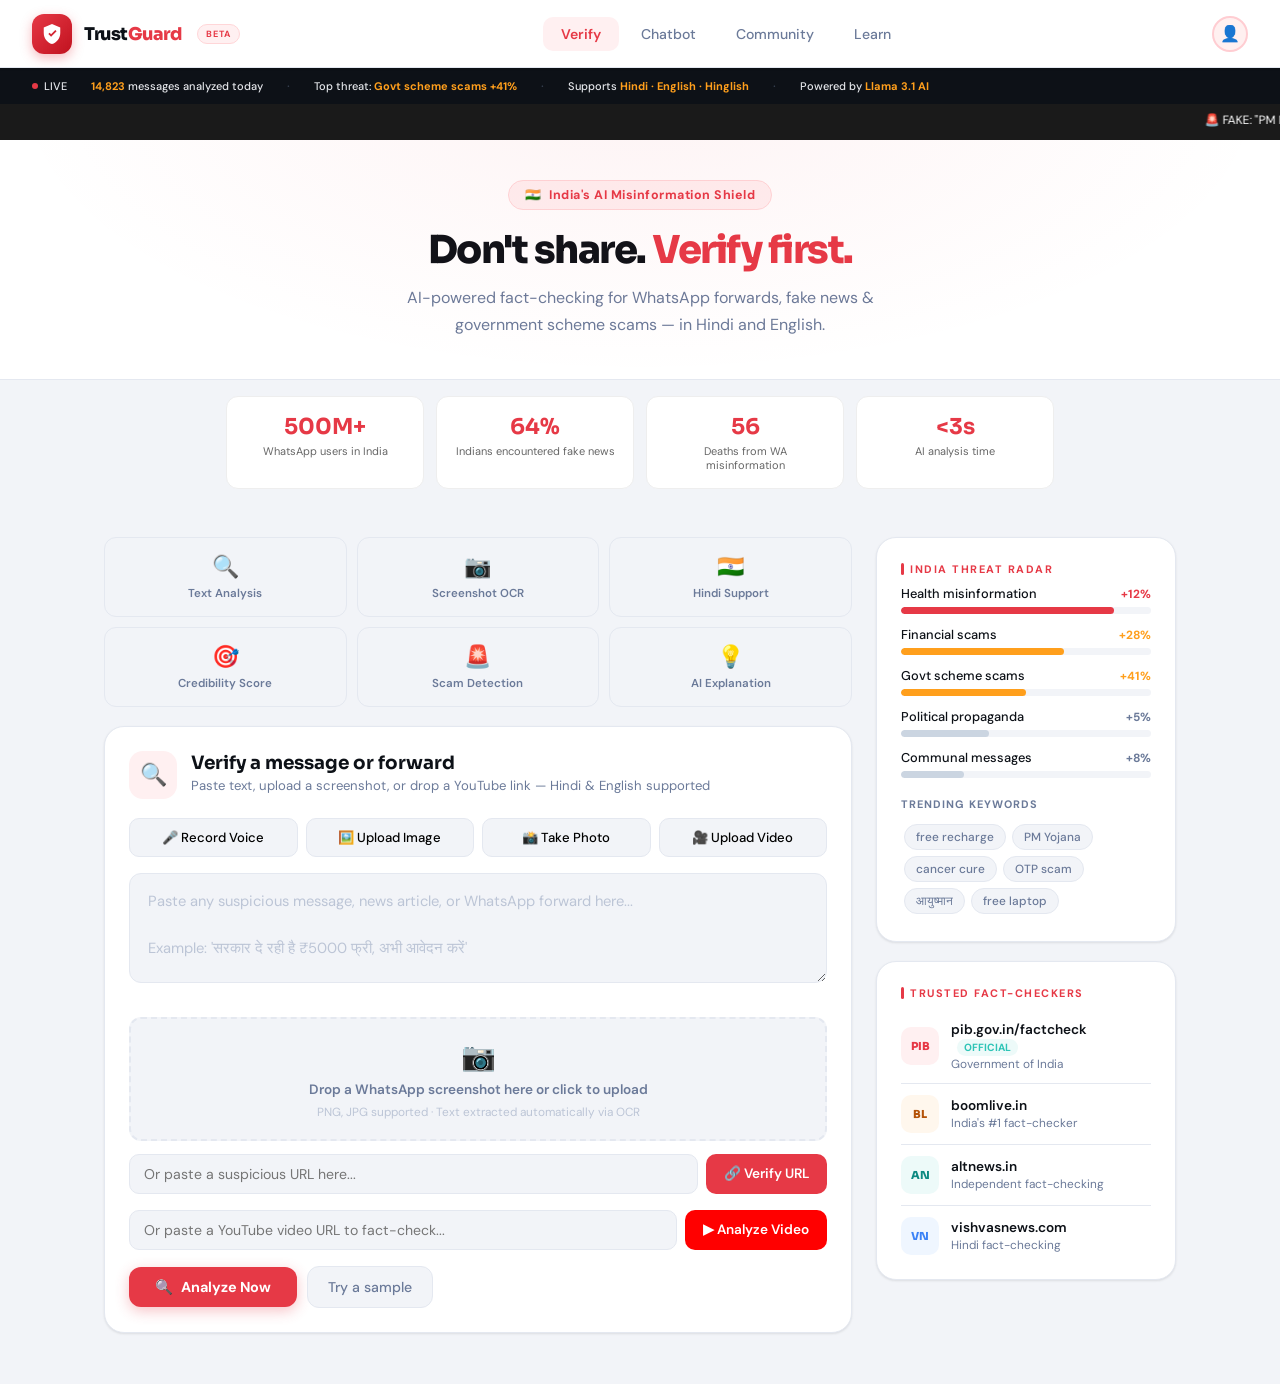
==== commit 668dc001: "feat: fix article search with AI+real links, add community blog posting with AI moderation" ====
--- a/app.html
+++ b/app.html
@@ -518,81 +518,168 @@
   </div>
 
   <!-- ══ COMMUNITY TAB ══ -->
-  <div id="tab-community" class="page">
-    <div class="community-container">
-      <div class="community-header">
-        <h2>🔥 Community Scam Radar</h2>
-        <p id="trend-month" style="color:#888;font-size:13px;">Loading trends...</p>
-      </div>
-      <div id="category-filter" class="category-pills">
-        <button class="pill active" onclick="filterCategory('All')">All</button>
-      </div>
-      <div class="trending-section">
-        <h3>📈 Trending Right Now</h3>
-        <div id="trending-grid" class="trending-grid">
-          <div class="loading-pulse">Loading real-time trends...</div>
-        </div>
-      </div>
-      <div id="blog-results-section" class="blog-results-section" style="display:none;">
-        <div class="blog-results-header">
-          <h3>📰 Articles about: <span id="current-keyword" style="color:#E63946;"></span></h3>
-          <button onclick="closeBlogResults()" style="background:none;border:1px solid #ccc;padding:6px 14px;border-radius:20px;cursor:pointer;">✕ Close</button>
-        </div>
-        <div id="blog-grid" class="blog-grid"></div>
-      </div>
+<div id="tab-community" class="page">
+  <div class="community-container">
+
+    <div class="community-header">
+      <h2>🔥 Community Scam Radar</h2>
+      <p id="trend-month" style="color:#888;font-size:13px;">Loading trends...</p>
     </div>
+
+    <div id="category-filter" class="category-pills">
+      <button class="pill active" onclick="filterCategory('All')">All</button>
+    </div>
+
+    <div class="trending-section">
+      <h3>📈 Trending Right Now</h3>
+      <div id="trending-grid" class="trending-grid">
+        <div class="loading-pulse">Loading real-time trends...</div>
+      </div>
+    </div>
+
+    <div id="blog-results-section" style="display:none; margin-top:30px;">
+      <div class="blog-results-header">
+        <h3>📰 Articles about: <span id="current-keyword" style="color:#E63946;"></span></h3>
+        <button onclick="closeBlogResults()" style="background:none;border:1px solid #ccc;padding:6px 14px;border-radius:20px;cursor:pointer;">✕ Close</button>
+      </div>
+      <p style="font-size:12px;color:#888;margin-bottom:12px;">⚠️ These are search links — click to find real articles on each platform.</p>
+      <div id="blog-grid" class="blog-grid"></div>
+    </div>
+
+    <!-- ══ USER BLOG SECTION ══ -->
+    <div style="margin-top:40px;">
+      <div style="display:flex;justify-content:space-between;align-items:center;margin-bottom:20px;">
+        <h3>📝 Community Reports</h3>
+        <button onclick="toggleBlogForm()" id="writeBlogBtn"
+          style="background:#E63946;color:white;border:none;padding:10px 20px;border-radius:10px;font-weight:600;cursor:pointer;font-family:'DM Sans',sans-serif;display:flex;align-items:center;gap:6px;">
+          ✏️ Write a Report
+        </button>
+      </div>
+
+      <!-- Write Blog Form -->
+      <div id="blogForm" style="display:none;background:white;border-radius:16px;padding:24px;margin-bottom:24px;box-shadow:0 2px 12px rgba(0,0,0,0.08);border:1.5px solid #E4E8F0;">
+        <h4 style="margin-bottom:16px;font-family:'Sora',sans-serif;">Share a Scam Report or Warning</h4>
+        <input id="blogAuthor" type="text" placeholder="Your name (optional)"
+          style="width:100%;padding:10px 14px;border:1.5px solid #E4E8F0;border-radius:10px;margin-bottom:10px;font-size:.88rem;font-family:'DM Sans',sans-serif;outline:none;">
+        <input id="blogTitle" type="text" placeholder="Title — e.g. 'Warning: Fake PM Kisan SMS going around'"
+          style="width:100%;padding:10px 14px;border:1.5px solid #E4E8F0;border-radius:10px;margin-bottom:10px;font-size:.88rem;font-family:'DM Sans',sans-serif;outline:none;">
+        <select id="blogCategory"
+          style="width:100%;padding:10px 14px;border:1.5px solid #E4E8F0;border-radius:10px;margin-bottom:10px;font-size:.88rem;font-family:'DM Sans',sans-serif;outline:none;background:white;">
+          <option>Financial</option>
+          <option>Cyber</option>
+          <option>Government</option>
+          <option>Employment</option>
+          <option>Health</option>
+          <option>AI Scam</option>
+          <option>Other</option>
+        </select>
+        <textarea id="blogContent" placeholder="Describe the scam — what did it look like? How did you identify it? How can others avoid it? (min 50 characters)"
+          style="width:100%;padding:10px 14px;border:1.5px solid #E4E8F0;border-radius:10px;margin-bottom:10px;font-size:.88rem;font-family:'DM Sans',sans-serif;min-height:120px;resize:vertical;outline:none;"></textarea>
+        <div style="display:flex;gap:10px;">
+          <button onclick="submitBlog()"
+            style="background:#E63946;color:white;border:none;padding:10px 24px;border-radius:10px;font-weight:600;cursor:pointer;font-family:'DM Sans',sans-serif;">
+            🚀 Publish Report
+          </button>
+          <button onclick="toggleBlogForm()"
+            style="background:#f0f0f0;color:#666;border:none;padding:10px 20px;border-radius:10px;cursor:pointer;font-family:'DM Sans',sans-serif;">
+            Cancel
+          </button>
+        </div>
+        <div id="blogSubmitStatus" style="margin-top:10px;font-size:13px;"></div>
+      </div>
+
+      <!-- Blog Posts Feed -->
+      <div id="communityPostsFeed">
+        <div class="loading-pulse">Loading community reports...</div>
+      </div>
+      
+      // ── BLOG POSTING ──
+function toggleBlogForm() {
+  const form = document.getElementById('blogForm');
+  form.style.display = form.style.display === 'none' ? 'block' : 'none';
+}
+
+async function submitBlog() {
+  const title = document.getElementById('blogTitle').value.trim();
+  const content = document.getElementById('blogContent').value.trim();
+  const author = document.getElementById('blogAuthor').value.trim() || 'Anonymous';
+  const category = document.getElementById('blogCategory').value;
+  const status = document.getElementById('blogSubmitStatus');
+
+  if (!title) { status.innerHTML = '<span style="color:red">⚠️ Please add a title.</span>'; return; }
+  if (content.length < 50) { status.innerHTML = '<span style="color:red">⚠️ Content too short (min 50 characters).</span>'; return; }
+
+  status.innerHTML = '<span style="color:#888">⏳ Publishing...</span>';
+
+  try {
+    const res = await fetch(API + '/community-posts', {
+      method: 'POST',
+      headers: {'Content-Type': 'application/json'},
+      body: JSON.stringify({title, content, author, category})
+    });
+    const data = await res.json();
+    if (data.error) { status.innerHTML = `<span style="color:red">❌ ${data.error}</span>`; return; }
+
+    status.innerHTML = '<span style="color:green">✅ Published! Thank you for helping the community.</span>';
+    document.getElementById('blogTitle').value = '';
+    document.getElementById('blogContent').value = '';
+    document.getElementById('blogAuthor').value = '';
+    setTimeout(() => {
+      document.getElementById('blogForm').style.display = 'none';
+      loadCommunityPosts();
+    }, 1500);
+  } catch(e) {
+    status.innerHTML = '<span style="color:red">❌ Failed to publish. Try again.</span>';
+  }
+}
+
+async function loadCommunityPosts() {
+  const feed = document.getElementById('communityPostsFeed');
+  if (!feed) return;
+  try {
+    const res = await fetch(API + '/community-posts');
+    const data = await res.json();
+    const posts = data.posts || [];
+    if (!posts.length) {
+      feed.innerHTML = '<div style="text-align:center;padding:40px;color:#888;"><div style="font-size:40px;margin-bottom:12px;">📭</div><p>No community reports yet. Be the first to share a scam warning!</p></div>';
+      return;
+    }
+    feed.innerHTML = posts.map(p => `
+      <div style="background:white;border-radius:14px;padding:20px;margin-bottom:16px;box-shadow:0 2px 8px rgba(0,0,0,0.06);border:1.5px solid #E4E8F0;">
+        <div style="display:flex;justify-content:space-between;align-items:flex-start;margin-bottom:10px;">
+          <span style="background:#FFF0F1;color:#E63946;border:1px solid #FFD6D8;padding:3px 10px;border-radius:10px;font-size:11px;font-weight:700;">${p.category}</span>
+          <span style="font-size:11px;color:#9CA3AF;">${p.timestamp}</span>
+        </div>
+        <h4 style="font-size:16px;font-weight:700;margin-bottom:8px;font-family:'Sora',sans-serif;">${p.title}</h4>
+        <p style="font-size:13px;color:#555;line-height:1.7;margin-bottom:12px;">${p.content}</p>
+        <div style="display:flex;justify-content:space-between;align-items:center;">
+          <span style="font-size:12px;color:#9CA3AF;">By <strong>${p.author}</strong></span>
+          <button onclick="likePost('${p.id}', this)"
+          style="background:#FFF0F1;color:#E63946;border:1px solid #FFD6D8;padding:5px 14px;border-radius:20px;cursor:pointer;font-size:12px;font-weight:600;font-family:'DM Sans',sans-serif;">
+            ❤️ <span id="likes-${p.id}">${p.likes}</span>
+          </button>
+        </div>
+      </div> 
+      `).join('');
+    } catch(e) {
+      feed.innerHTML = '<p style="color:#888;padding:20px;">Could not load posts.</p>';
+    }
+  }
+  async function likePost(id, btn) {
+  btn.disabled = true;
+  try {
+    const res = await fetch(API + `/community-posts/${id}/like`, {method:'POST'});
+    const data = await res.json();
+    document.getElementById(`likes-${id}`).textContent = data.likes;
+  } catch(e) {}
+}
+
+    </div>
+
   </div>
-
-  <!-- ══ LEARN TAB ══ -->
-  <div id="tab-learn" class="page">
-    <div class="layout">
-      <div>
-        <div class="learn-card">
-          <div class="learn-stripe" style="background:var(--red)"></div>
-          <div style="padding-left:16px">
-            <div class="learn-num">Tactic 01</div>
-            <div class="learn-title">🚨 Urgency triggers</div>
-            <div class="learn-body">Fake messages create artificial time pressure. Phrases like <em>"Share in 2 hours"</em> or <em>"अभी करें"</em> are classic red flags. Real news doesn't expire in 2 hours — pause and verify first.</div>
-          </div>
-        </div>
-        <div class="learn-card">
-          <div class="learn-stripe" style="background:var(--amber)"></div>
-          <div style="padding-left:16px">
-            <div class="learn-num" style="color:var(--amber)">Tactic 02</div>
-            <div class="learn-title">😱 Fear-based messaging</div>
-            <div class="learn-body">Content designed to scare you bypasses rational thinking. Fake health cures, disease hoaxes, and religious threat messages all weaponize fear to get shares. Always ask: does a verified news source confirm this?</div>
-          </div>
-        </div>
-        <div class="learn-card">
-          <div class="learn-stripe" style="background:var(--green)"></div>
-          <div style="padding-left:16px">
-            <div class="learn-num" style="color:var(--green)">Tactic 03</div>
-            <div class="learn-title">🏛️ Fake government schemes</div>
-            <div class="learn-body">India's most dangerous scam category. Real schemes are only announced on <strong>pib.gov.in</strong> — never through WhatsApp forwards. Never share your Aadhaar, OTP, or bank details from a forward.</div>
-          </div>
-        </div>
-      </div>
-      <div>
-        <div class="card" style="margin-bottom:1.2rem">
-          <div class="card-tag">Quick quiz</div>
-          <div style="font-size:.95rem;font-weight:600;color:var(--text);margin-bottom:1rem;line-height:1.6;font-family:'Sora',sans-serif">You receive: "PM Modi announces ₹8000 for all families — share this link in 1 hour." What do you do?</div>
-          <button class="quiz-opt" onclick="quizAnswer(this,false)">Share immediately — sounds official</button>
-          <button class="quiz-opt" onclick="quizAnswer(this,false)">Click the link to verify</button>
-          <button class="quiz-opt" onclick="quizAnswer(this,true)">Check pib.gov.in — do not share or click</button>
-          <button class="quiz-opt" onclick="quizAnswer(this,false)">Forward only to family, not publicly</button>
-          <div id="quizFeedback" class="hidden" style="margin-top:1rem;padding:.9rem 1rem;border-radius:12px;font-size:.85rem;font-weight:500;line-height:1.6"></div>
-        </div>
-        <div class="card">
-          <div class="card-tag">5 golden rules</div>
-          <div class="rule-item"><div class="rule-num" style="background:var(--red-light);color:var(--red)">1</div><div class="rule-text">Always check <strong>pib.gov.in</strong> for government scheme claims</div></div>
-          <div class="rule-item"><div class="rule-num" style="background:var(--amber-light);color:var(--amber)">2</div><div class="rule-text">Never share your <strong>Aadhaar, OTP, or bank details</strong> from a forward</div></div>
-          <div class="rule-item"><div class="rule-num" style="background:var(--green-light);color:var(--green)">3</div><div class="rule-text">If it says <strong>"forward to 10 people"</strong> — it's almost certainly fake</div></div>
-          <div class="rule-item"><div class="rule-num" style="background:var(--blue-light);color:var(--blue)">4</div><div class="rule-text">Check <strong>boomlive.in</strong> or <strong>altnews.in</strong> before believing viral claims</div></div>
-          <div class="rule-item" style="margin-bottom:0"><div class="rule-num" style="background:var(--purple-light);color:var(--purple)">5</div><div class="rule-text">When in doubt — <strong style="color:var(--red)">don't share</strong>.</div></div>
-        </div>
-      </div>
-    </div>
-  </div>
+</div>
+
+
 
 </div><!-- end main -->
 
@@ -940,6 +1027,7 @@
   } catch(e) {
     if (grid) grid.innerHTML = '<p style="color:#888;padding:20px;">Could not load trends. Try again later.</p>';
   }
+  loadCommunityPosts();
 }
 
 function filterCategory(cat) {
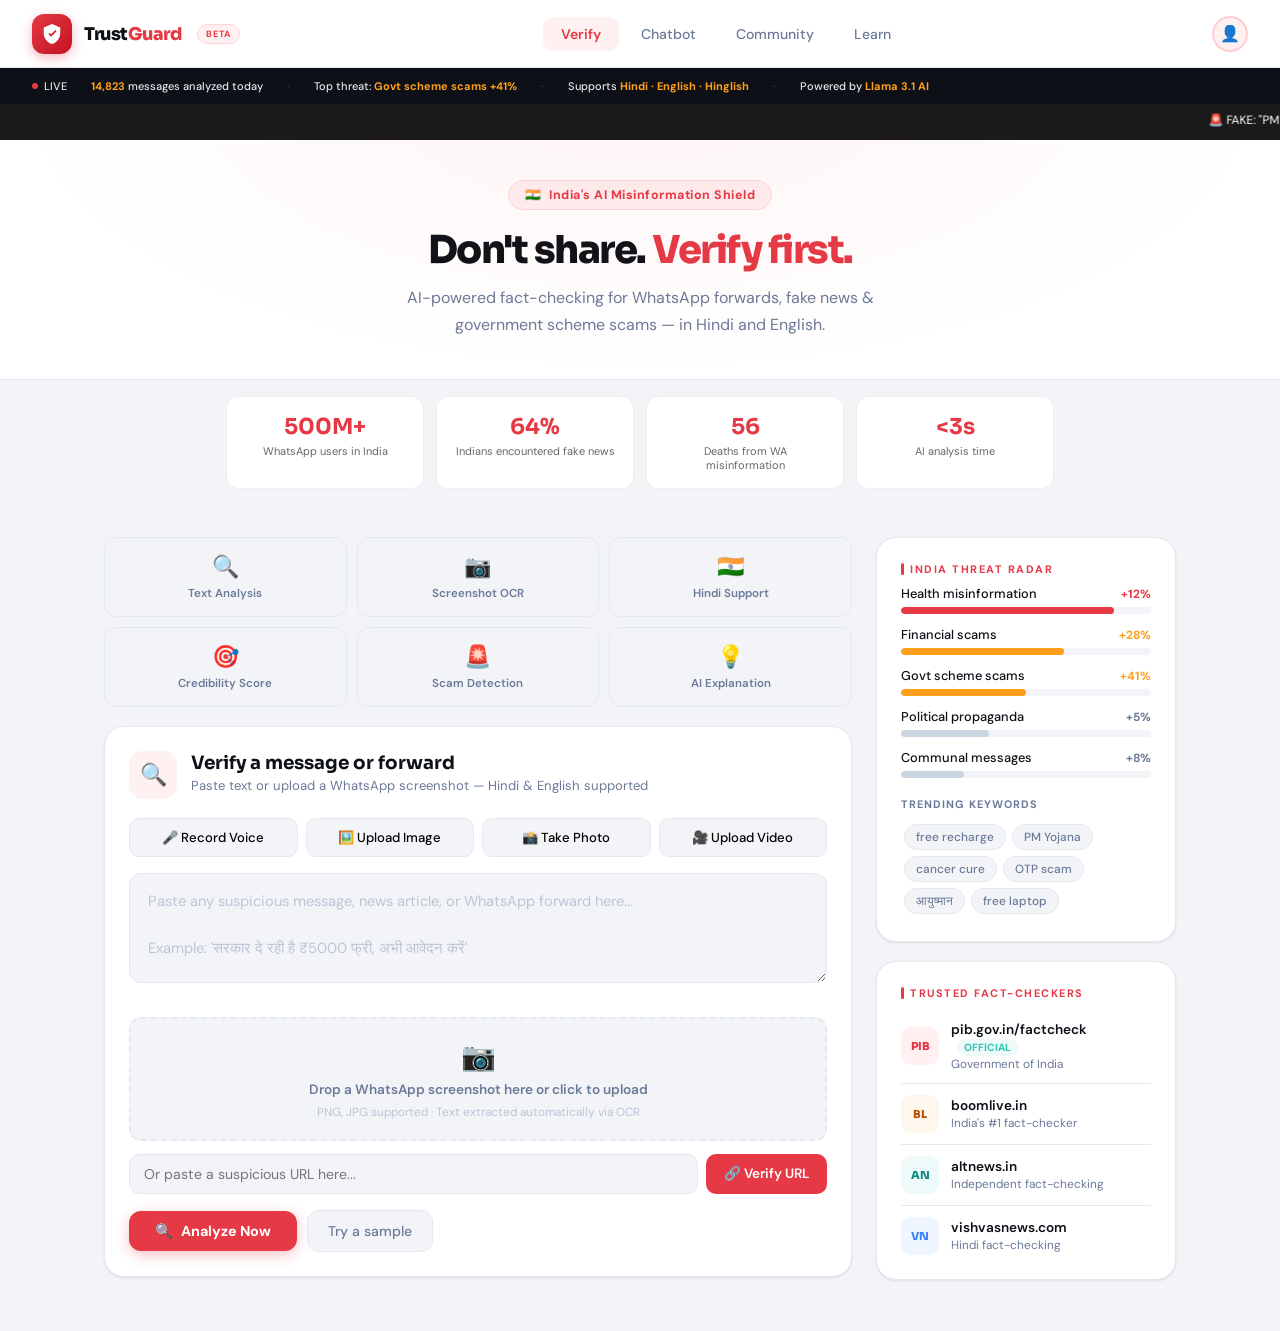
==== commit 6d5a1287: "fix: replace template literals with string concatenation to fix VS Code errors - Eliminates all 10 J" ====
--- a/app.html
+++ b/app.html
@@ -6,190 +6,257 @@
 <title>TruthGuard AI</title>
 <link href="https://fonts.googleapis.com/css2?family=Sora:wght@300;400;500;600;700;800&family=DM+Sans:ital,wght@0,300;0,400;0,500;0,600;1,400&display=swap" rel="stylesheet"/>
 <style>
-/* ── CSS VARIABLES (only variables inside :root) ── */
 :root {
-  --white: #ffffff; --bg: #F2F4F8; --surface: #ffffff; --border: #E4E8F0;
-  --text: #0D1117; --muted: #6B7A99; --red: #E63946; --red-light: #FFF0F1;
-  --red-mid: #FFD6D8; --amber: #FF9F1C; --amber-light: #FFF7ED; --green: #2EC4B6;
-  --green-light: #EDFAF9; --blue: #3B82F6; --blue-light: #EFF6FF; --purple: #8B5CF6;
-  --purple-light: #F5F3FF; --shadow-sm: 0 1px 3px rgba(0,0,0,0.06),0 1px 2px rgba(0,0,0,0.04);
-  --shadow: 0 4px 16px rgba(0,0,0,0.08); --radius: 20px; --radius-sm: 12px;
-}
-
-/* ── RESET ── */
-* { margin:0; padding:0; box-sizing:border-box; }
-body { background:var(--bg); color:var(--text); font-family:'DM Sans',sans-serif; min-height:100vh; }
-h1,h2,h3,h4 { font-family:'Sora',sans-serif; }
-::-webkit-scrollbar { width:4px; }
-::-webkit-scrollbar-track { background:transparent; }
-::-webkit-scrollbar-thumb { background:var(--border); border-radius:4px; }
-
-/* ── NAV ── */
-nav { background:var(--white); border-bottom:1px solid var(--border); padding:0 2rem; display:flex; align-items:center; justify-content:space-between; height:68px; position:sticky; top:0; z-index:200; box-shadow:var(--shadow-sm); }
-.nav-brand { display:flex; align-items:center; gap:12px; }
-.nav-logo { width:40px; height:40px; background:linear-gradient(135deg,var(--red) 0%,#C1121F 100%); border-radius:12px; display:flex; align-items:center; justify-content:center; box-shadow:0 4px 12px rgba(230,57,70,0.35); }
-.nav-logo svg { width:22px; height:22px; fill:white; }
-.nav-name { font-family:'Sora',sans-serif; font-size:1.1rem; font-weight:800; color:var(--text); letter-spacing:-0.5px; }
-.nav-name span { color:var(--red); }
-.nav-pill { background:var(--red-light); color:var(--red); font-size:9px; font-weight:700; padding:3px 8px; border-radius:20px; letter-spacing:1px; border:1px solid var(--red-mid); margin-left:4px; }
-.nav-tabs { display:flex; gap:4px; }
-.tab-btn { background:none; border:none; color:var(--muted); padding:8px 18px; border-radius:10px; cursor:pointer; font-size:.88rem; font-weight:500; transition:all .2s; font-family:'DM Sans',sans-serif; }
-.tab-btn.active { background:var(--red-light); color:var(--red); font-weight:600; }
-.tab-btn:hover:not(.active) { background:var(--bg); color:var(--text); }
-
-/* ── TICKER ── */
-.ticker { background:var(--text); padding:9px 2rem; display:flex; align-items:center; gap:24px; font-size:11px; color:#9CA3AF; overflow:hidden; }
-.ticker-live { display:flex; align-items:center; gap:6px; }
-.ticker-dot { width:6px; height:6px; background:var(--red); border-radius:50%; animation:blink 1.5s infinite; flex-shrink:0; }
+  --white: #ffffff;
+  --bg: #F2F4F8;
+  --surface: #ffffff;
+  --border: #E4E8F0;
+  --text: #0D1117;
+  --muted: #6B7A99;
+  --red: #E63946;
+  --red-light: #FFF0F1;
+  --red-mid: #FFD6D8;
+  --amber: #FF9F1C;
+  --amber-light: #FFF7ED;
+  --green: #2EC4B6;
+  --green-light: #EDFAF9;
+  --blue: #3B82F6;
+  --blue-light: #EFF6FF;
+  --purple: #8B5CF6;
+  --purple-light: #F5F3FF;
+  --shadow-sm: 0 1px 3px rgba(0,0,0,0.06), 0 1px 2px rgba(0,0,0,0.04);
+  --shadow: 0 4px 16px rgba(0,0,0,0.08);
+  --radius: 20px;
+  --radius-sm: 12px;
+}
+* { margin: 0; padding: 0; box-sizing: border-box; }
+body { background: var(--bg); color: var(--text); font-family: 'DM Sans', sans-serif; min-height: 100vh; }
+h1,h2,h3,h4 { font-family: 'Sora', sans-serif; }
+::-webkit-scrollbar { width: 4px; }
+::-webkit-scrollbar-track { background: transparent; }
+::-webkit-scrollbar-thumb { background: var(--border); border-radius: 4px; }
+ 
+/* NAV */
+nav {
+  background: var(--white);
+  border-bottom: 1px solid var(--border);
+  padding: 0 2rem;
+  display: flex; align-items: center; justify-content: space-between;
+  height: 68px;
+  position: sticky; top: 0; z-index: 200;
+  box-shadow: var(--shadow-sm);
+}
+.nav-brand { display: flex; align-items: center; gap: 12px; }
+.nav-logo {
+  width: 40px; height: 40px;
+  background: linear-gradient(135deg, var(--red) 0%, #C1121F 100%);
+  border-radius: 12px;
+  display: flex; align-items: center; justify-content: center;
+  box-shadow: 0 4px 12px rgba(230,57,70,0.35);
+}
+.nav-logo svg { width: 22px; height: 22px; fill: white; }
+.nav-name { font-family: 'Sora', sans-serif; font-size: 1.1rem; font-weight: 800; color: var(--text); letter-spacing: -0.5px; }
+.nav-name span { color: var(--red); }
+.nav-pill { background: var(--red-light); color: var(--red); font-size: 9px; font-weight: 700; padding: 3px 8px; border-radius: 20px; letter-spacing: 1px; border: 1px solid var(--red-mid); margin-left: 4px; }
+.nav-tabs { display: flex; gap: 4px; }
+.tab-btn {
+  background: none; border: none; color: var(--muted);
+  padding: 8px 18px; border-radius: 10px;
+  cursor: pointer; font-size: .88rem; font-weight: 500;
+  transition: all .2s; font-family: 'DM Sans', sans-serif;
+}
+.tab-btn.active { background: var(--red-light); color: var(--red); font-weight: 600; }
+.tab-btn:hover:not(.active) { background: var(--bg); color: var(--text); }
+ 
+/* TICKER */
+.ticker {
+  background: var(--text);
+  padding: 9px 2rem;
+  display: flex; align-items: center; gap: 24px;
+  font-size: 11px; color: #9CA3AF; overflow: hidden;
+}
+.ticker-live { display: flex; align-items: center; gap: 6px; }
+.ticker-dot { width: 6px; height: 6px; background: var(--red); border-radius: 50%; animation: blink 1.5s infinite; flex-shrink: 0; }
 @keyframes blink { 0%,100%{opacity:1;transform:scale(1)} 50%{opacity:.5;transform:scale(0.8)} }
-.ticker-text { color:#E5E7EB; font-weight:500; font-size:11px; }
-.ticker-text strong { color:#FF9F1C; font-weight:700; }
-.ticker-sep { color:#374151; font-size:14px; }
-.marquee-bar { background:#1a1a1a; color:#fff; padding:8px 0; font-size:12px; overflow:hidden; white-space:nowrap; }
-
-/* ── STATS ── */
-.stats-grid { display:grid; grid-template-columns:repeat(4,1fr); gap:12px; max-width:860px; margin:16px auto; padding:0 16px; }
+.ticker-text { color: #E5E7EB; font-weight: 500; font-size: 11px; }
+.ticker-text strong { color: #FF9F1C; font-weight: 700; }
+.ticker-sep { color: #374151; font-size: 14px; }
+ 
+/* MARQUEE */
+.marquee-bar { background: #1a1a1a; color: #fff; padding: 8px 0; font-size: 12px; overflow: hidden; white-space: nowrap; }
+ 
+/* STATS */
+.stats-grid {
+  display: grid; grid-template-columns: repeat(4,1fr); gap: 12px;
+  max-width: 860px; margin: 16px auto; padding: 0 16px;
+}
 .stat-box { background:#fff; border:1px solid #eee; border-radius:12px; padding:16px; text-align:center; }
 .stat-box-num { font-size:22px; font-weight:700; color:var(--red); font-family:'Sora',sans-serif; }
 .stat-box-label { font-size:11px; color:#666; margin-top:4px; }
-
-/* ── HERO ── */
-.hero { background:var(--white); padding:2.5rem 2rem 1rem; text-align:center; border-bottom:1px solid var(--border); position:relative; overflow:hidden; }
-.hero::before { content:''; position:absolute; inset:0; background:radial-gradient(ellipse at 50% -20%,rgba(230,57,70,0.06) 0%,transparent 70%); }
-.hero-badge { display:inline-flex; align-items:center; gap:8px; background:var(--red-light); color:var(--red); font-size:.78rem; font-weight:700; padding:6px 16px; border-radius:20px; border:1px solid var(--red-mid); margin-bottom:1.2rem; letter-spacing:.5px; }
-.hero h1 { font-size:2.4rem; font-weight:800; color:var(--text); letter-spacing:-1.5px; line-height:1.1; margin-bottom:.8rem; }
-.hero h1 span { color:var(--red); }
-.hero p { color:var(--muted); font-size:1rem; max-width:520px; margin:0 auto 1.5rem; line-height:1.7; }
-
-/* ── LAYOUT ── */
-.main { max-width:1120px; margin:0 auto; padding:2rem 1.5rem; }
-.layout { display:grid; grid-template-columns:1fr 300px; gap:1.5rem; align-items:start; }
-.page { display:none; }
-.page.active { display:block; }
-
-/* ── CARD ── */
-.card { background:var(--white); border:1px solid var(--border); border-radius:var(--radius); padding:1.5rem; margin-bottom:1.2rem; box-shadow:var(--shadow-sm); transition:box-shadow .2s; }
-.card:hover { box-shadow:var(--shadow); }
-.card-tag { font-size:.68rem; font-weight:700; letter-spacing:1.5px; color:var(--red); text-transform:uppercase; margin-bottom:.6rem; display:flex; align-items:center; gap:6px; }
+ 
+/* HERO */
+.hero {
+  background: var(--white);
+  padding: 2.5rem 2rem 1rem;
+  text-align: center;
+  border-bottom: 1px solid var(--border);
+  position: relative; overflow: hidden;
+}
+.hero::before {
+  content: '';
+  position: absolute; inset: 0;
+  background: radial-gradient(ellipse at 50% -20%, rgba(230,57,70,0.06) 0%, transparent 70%);
+}
+.hero-badge {
+  display: inline-flex; align-items: center; gap: 8px;
+  background: var(--red-light); color: var(--red);
+  font-size: .78rem; font-weight: 700; padding: 6px 16px;
+  border-radius: 20px; border: 1px solid var(--red-mid);
+  margin-bottom: 1.2rem; letter-spacing: .5px;
+}
+.hero h1 { font-size: 2.4rem; font-weight: 800; color: var(--text); letter-spacing: -1.5px; line-height: 1.1; margin-bottom: .8rem; }
+.hero h1 span { color: var(--red); }
+.hero p { color: var(--muted); font-size: 1rem; max-width: 520px; margin: 0 auto 1.5rem; line-height: 1.7; }
+ 
+/* MAIN */
+.main { max-width: 1120px; margin: 0 auto; padding: 2rem 1.5rem; }
+.layout { display: grid; grid-template-columns: 1fr 300px; gap: 1.5rem; align-items: start; }
+.page { display: none; }
+.page.active { display: block; }
+ 
+/* CARDS */
+.card { background: var(--white); border: 1px solid var(--border); border-radius: var(--radius); padding: 1.5rem; margin-bottom: 1.2rem; box-shadow: var(--shadow-sm); transition: box-shadow .2s; }
+.card:hover { box-shadow: var(--shadow); }
+.card-tag { font-size: .68rem; font-weight: 700; letter-spacing: 1.5px; color: var(--red); text-transform: uppercase; margin-bottom: .6rem; display: flex; align-items: center; gap: 6px; }
 .card-tag::before { content:''; display:inline-block; width:3px; height:12px; background:var(--red); border-radius:2px; }
-
-/* ── INPUTS ── */
-.input-top { display:flex; align-items:flex-start; gap:14px; margin-bottom:1.2rem; }
-.input-icon-wrap { width:48px; height:48px; flex-shrink:0; background:var(--red-light); border-radius:14px; display:flex; align-items:center; justify-content:center; font-size:22px; }
-.input-heading { font-family:'Sora',sans-serif; font-size:1.15rem; font-weight:700; color:var(--text); margin-bottom:3px; }
-.input-sub { font-size:.82rem; color:var(--muted); }
-textarea { width:100%; background:var(--bg); border:1.5px solid var(--border); border-radius:var(--radius-sm); color:var(--text); padding:1rem 1.1rem; font-size:.92rem; resize:vertical; min-height:110px; font-family:'DM Sans',sans-serif; transition:all .2s; line-height:1.6; margin-bottom:1rem; }
-textarea:focus { outline:none; border-color:var(--red); background:var(--white); box-shadow:0 0 0 3px rgba(230,57,70,0.08); }
-textarea::placeholder { color:#BCC5D6; }
-
-/* ── UPLOAD ── */
-.upload-zone { border:2px dashed var(--border); border-radius:var(--radius-sm); padding:1.2rem; text-align:center; cursor:pointer; transition:all .25s; background:var(--bg); margin:.8rem 0; display:flex; flex-direction:column; align-items:center; gap:6px; }
-.upload-zone:hover { border-color:var(--red); background:var(--red-light); }
-.upload-zone-icon { font-size:28px; }
-.upload-zone-text { font-size:.85rem; font-weight:600; color:var(--muted); }
-.upload-zone-sub { font-size:.74rem; color:#BCC5D6; }
-
-/* ── BUTTONS ── */
-.btn-row { display:flex; gap:10px; align-items:center; flex-wrap:wrap; margin-top:1rem; }
-.btn-primary { background:var(--red); color:white; border:none; padding:11px 26px; border-radius:12px; font-size:.9rem; font-weight:700; cursor:pointer; font-family:'DM Sans',sans-serif; display:inline-flex; align-items:center; gap:8px; box-shadow:0 4px 14px rgba(230,57,70,0.3); transition:all .2s; }
-.btn-primary:hover { background:#C1121F; transform:translateY(-1px); }
-.btn-primary:disabled { background:var(--border); color:var(--muted); cursor:not-allowed; transform:none; box-shadow:none; }
-.btn-secondary { background:var(--bg); color:var(--muted); border:1.5px solid var(--border); padding:11px 20px; border-radius:12px; font-size:.88rem; font-weight:500; cursor:pointer; font-family:'DM Sans',sans-serif; transition:all .2s; }
-.btn-secondary:hover { background:var(--border); color:var(--text); }
-.media-row { display:flex; gap:8px; margin-bottom:1rem; flex-wrap:wrap; }
-.media-btn { flex:1; min-width:120px; background:var(--bg); border:1.5px solid var(--border); border-radius:10px; padding:10px; font-size:.82rem; font-weight:500; cursor:pointer; font-family:'DM Sans',sans-serif; transition:all .2s; display:flex; align-items:center; justify-content:center; gap:6px; }
-.media-btn:hover { border-color:var(--red); background:var(--red-light); color:var(--red); }
-.media-btn.recording { background:var(--red); color:white; border-color:var(--red); }
-
-/* ── RESULT ── */
-.result-top { display:flex; align-items:center; gap:1.5rem; flex-wrap:wrap; }
-.score-circle { width:90px; height:90px; border-radius:50%; border:6px solid var(--border); display:flex; flex-direction:column; align-items:center; justify-content:center; flex-shrink:0; transition:all .5s; }
-.score-num { font-family:'Sora',sans-serif; font-size:1.8rem; font-weight:800; line-height:1; }
-.score-sub { font-size:.58rem; color:var(--muted); font-weight:500; margin-top:2px; }
-.verdict-chip { display:inline-flex; align-items:center; gap:7px; padding:7px 16px; border-radius:20px; font-weight:700; font-size:.78rem; letter-spacing:.5px; border:1.5px solid; font-family:'Sora',sans-serif; }
-.verdict-dot { width:7px; height:7px; border-radius:50%; flex-shrink:0; }
-.tags { display:flex; flex-wrap:wrap; gap:7px; margin-top:.6rem; }
-.tag { padding:5px 13px; border-radius:20px; font-size:.74rem; font-weight:600; border:1.5px solid; display:inline-flex; align-items:center; gap:5px; }
-.tag-red { background:var(--red-light); color:#C1121F; border-color:var(--red-mid); }
-.tag-amber { background:var(--amber-light); color:#B45309; border-color:#FDE68A; }
-.tag-green { background:var(--green-light); color:#0D8A82; border-color:#A7F3D0; }
-.flag-item { display:flex; align-items:flex-start; gap:10px; background:#FFFBF0; border:1.5px solid #FDE68A; border-radius:12px; padding:11px 14px; margin-bottom:8px; }
-.flag-emoji { font-size:14px; flex-shrink:0; margin-top:1px; }
-.flag-text { font-size:.83rem; color:#92400E; line-height:1.5; }
-.explain-box { background:#F8FAFF; border:1.5px solid #E0E7FF; border-radius:var(--radius-sm); padding:1rem 1.1rem; margin-bottom:.8rem; }
-.explain-text { font-size:.88rem; color:#374151; line-height:1.75; }
-.hindi-box { background:#FFFBF5; border:1.5px solid #FDE68A; border-radius:var(--radius-sm); padding:1rem 1.1rem; display:flex; gap:10px; align-items:flex-start; }
-.hindi-text { font-size:.85rem; color:#92400E; line-height:1.7; }
-.action-box { background:var(--text); border-radius:var(--radius-sm); padding:1rem 1.2rem; display:flex; align-items:center; gap:12px; margin-bottom:1rem; }
-.action-text { font-size:.88rem; color:#E5E7EB; line-height:1.6; font-weight:500; }
-.source-link { display:inline-flex; align-items:center; gap:6px; background:var(--green-light); color:#0D8A82; border:1.5px solid #A7F3D0; padding:6px 14px; border-radius:10px; font-size:.8rem; font-weight:600; margin:4px; text-decoration:none; transition:all .2s; }
-.source-link:hover { background:#D1FAF7; }
-
-/* ── SIDEBAR ── */
-.stat-row { margin-bottom:12px; }
-.stat-head { display:flex; justify-content:space-between; align-items:center; margin-bottom:5px; }
-.stat-name { font-size:.8rem; font-weight:500; color:var(--text); }
-.stat-change { font-size:.74rem; font-weight:700; }
-.stat-bar-bg { background:var(--bg); border-radius:6px; height:7px; overflow:hidden; }
-.stat-bar { height:7px; border-radius:6px; }
-.kw-pill { display:inline-block; background:var(--bg); color:var(--muted); border:1px solid var(--border); padding:4px 11px; border-radius:20px; font-size:.74rem; margin:3px; font-weight:500; }
-.source-row { display:flex; align-items:center; gap:12px; padding:11px 0; border-bottom:1px solid var(--border); }
-.source-row:last-child { border-bottom:none; padding-bottom:0; }
-.source-avatar { width:38px; height:38px; border-radius:10px; display:flex; align-items:center; justify-content:center; font-size:11px; font-weight:800; flex-shrink:0; font-family:'Sora',sans-serif; }
-.source-name { font-size:.85rem; font-weight:600; color:var(--text); }
-.source-desc { font-size:.74rem; color:var(--muted); margin-top:1px; }
-.source-official { font-size:.65rem; font-weight:700; color:var(--green); background:var(--green-light); padding:2px 7px; border-radius:10px; margin-left:6px; }
-
-/* ── FEATURES ── */
-.feature-grid { display:grid; grid-template-columns:repeat(3,1fr); gap:10px; margin-bottom:1.2rem; }
-.feature-item { background:var(--bg); border-radius:var(--radius-sm); padding:14px 10px; text-align:center; border:1.5px solid var(--border); transition:all .2s; }
-.feature-item:hover { border-color:var(--red); background:var(--red-light); }
-.feature-icon { font-size:22px; margin-bottom:6px; }
-.feature-label { font-size:.72rem; font-weight:600; color:var(--muted); line-height:1.3; }
-
-/* ── CHAT ── */
-.chat-box { height:360px; overflow-y:auto; background:var(--bg); border:1.5px solid var(--border); border-radius:var(--radius-sm); padding:1rem; margin-bottom:1rem; display:flex; flex-direction:column; gap:.75rem; }
-.msg { max-width:80%; padding:.75rem 1rem; border-radius:16px; font-size:.88rem; line-height:1.6; }
-.msg.user { background:var(--red); color:white; align-self:flex-end; border-bottom-right-radius:4px; }
-.msg.bot { background:white; color:var(--text); align-self:flex-start; border-bottom-left-radius:4px; border:1.5px solid var(--border); }
-.chat-row { display:flex; gap:8px; }
-.chat-row input { flex:1; background:white; border:1.5px solid var(--border); border-radius:12px; color:var(--text); padding:10px 14px; font-size:.9rem; font-family:'DM Sans',sans-serif; transition:all .2s; }
-.chat-row input:focus { outline:none; border-color:var(--red); }
-.suggest-btn { width:100%; background:var(--bg); border:1.5px solid var(--border); border-radius:10px; color:var(--text); padding:10px 14px; margin-bottom:7px; cursor:pointer; text-align:left; font-size:.82rem; font-weight:500; font-family:'DM Sans',sans-serif; transition:all .2s; display:flex; align-items:center; gap:8px; }
-.suggest-btn:hover { border-color:var(--red); background:var(--red-light); color:var(--red); }
-
-/* ── LEARN ── */
-.learn-card { background:white; border:1.5px solid var(--border); border-radius:var(--radius); padding:1.4rem; margin-bottom:1rem; overflow:hidden; position:relative; box-shadow:var(--shadow-sm); }
-.learn-stripe { position:absolute; left:0; top:0; bottom:0; width:5px; }
-.learn-num { font-size:.68rem; font-weight:700; letter-spacing:1.5px; color:var(--muted); margin-bottom:.4rem; text-transform:uppercase; }
-.learn-title { font-family:'Sora',sans-serif; font-size:1rem; font-weight:700; color:var(--text); margin-bottom:.7rem; }
-.learn-body { font-size:.85rem; color:var(--muted); line-height:1.75; }
-.quiz-opt { width:100%; background:var(--bg); border:1.5px solid var(--border); border-radius:12px; color:var(--text); padding:11px 14px; margin-bottom:.6rem; cursor:pointer; text-align:left; font-size:.85rem; font-weight:500; transition:all .2s; font-family:'DM Sans',sans-serif; }
-.quiz-opt:hover:not(:disabled) { border-color:var(--red); background:var(--red-light); color:var(--red); }
-.quiz-opt.correct { border-color:var(--green); background:var(--green-light); color:#0D8A82; }
-.quiz-opt.wrong { border-color:var(--red); background:var(--red-light); color:var(--red); }
-.quiz-opt:disabled { cursor:not-allowed; opacity:.7; }
-.rule-item { display:flex; gap:12px; align-items:flex-start; margin-bottom:12px; }
-.rule-num { width:26px; height:26px; border-radius:8px; flex-shrink:0; display:flex; align-items:center; justify-content:center; font-size:.78rem; font-weight:700; font-family:'Sora',sans-serif; }
-.rule-text { font-size:.83rem; color:var(--muted); line-height:1.6; }
-.rule-text strong { color:var(--text); }
-
-/* ── MISC ── */
-.spinner { display:inline-block; width:16px; height:16px; border:2px solid var(--red-mid); border-top-color:var(--red); border-radius:50%; animation:spin .7s linear infinite; vertical-align:middle; }
-@keyframes spin { to { transform:rotate(360deg); } }
-.hidden { display:none !important; }
-.profile-wrap { position:relative; display:inline-block; }
-
-/* ── IMAGE PREVIEW ── */
-.img-preview-wrap { position:relative; display:inline-block; margin-bottom:.8rem; width:100%; }
-.img-remove-btn { position:absolute; top:6px; right:6px; width:26px; height:26px; background:rgba(0,0,0,0.65); color:white; border:none; border-radius:50%; font-size:14px; cursor:pointer; display:flex; align-items:center; justify-content:center; z-index:10; transition:background .2s; }
-.img-remove-btn:hover { background:var(--red); }
-
-/* ── URL BADGES ── */
-.url-badge { display:inline-flex; align-items:center; gap:6px; padding:5px 12px; border-radius:8px; font-size:.78rem; font-weight:700; margin:3px; }
-.url-badge.trusted { background:#EDFAF9; color:#0D8A82; border:1px solid #A7F3D0; }
-.url-badge.warning { background:#FFF7ED; color:#B45309; border:1px solid #FDE68A; }
-.url-badge.danger  { background:#FFF0F1; color:#C1121F; border:1px solid #FFD6D8; }
+ 
+/* INPUT */
+.input-top { display: flex; align-items: flex-start; gap: 14px; margin-bottom: 1.2rem; }
+.input-icon-wrap { width: 48px; height: 48px; flex-shrink: 0; background: var(--red-light); border-radius: 14px; display: flex; align-items: center; justify-content: center; font-size: 22px; }
+.input-heading { font-family: 'Sora', sans-serif; font-size: 1.15rem; font-weight: 700; color: var(--text); margin-bottom: 3px; }
+.input-sub { font-size: .82rem; color: var(--muted); }
+textarea { width: 100%; background: var(--bg); border: 1.5px solid var(--border); border-radius: var(--radius-sm); color: var(--text); padding: 1rem 1.1rem; font-size: .92rem; resize: vertical; min-height: 110px; font-family: 'DM Sans', sans-serif; transition: all .2s; line-height: 1.6; margin-bottom: 1rem; }
+textarea:focus { outline: none; border-color: var(--red); background: var(--white); box-shadow: 0 0 0 3px rgba(230,57,70,0.08); }
+textarea::placeholder { color: #BCC5D6; }
+ 
+/* UPLOAD */
+.upload-zone { border: 2px dashed var(--border); border-radius: var(--radius-sm); padding: 1.2rem; text-align: center; cursor: pointer; transition: all .25s; background: var(--bg); margin: .8rem 0; display: flex; flex-direction: column; align-items: center; gap: 6px; }
+.upload-zone:hover { border-color: var(--red); background: var(--red-light); }
+.upload-zone-icon { font-size: 28px; }
+.upload-zone-text { font-size: .85rem; font-weight: 600; color: var(--muted); }
+.upload-zone-sub { font-size: .74rem; color: #BCC5D6; }
+ 
+/* BUTTONS */
+.btn-row { display: flex; gap: 10px; align-items: center; flex-wrap: wrap; margin-top: 1rem; }
+.btn-primary { background: var(--red); color: white; border: none; padding: 11px 26px; border-radius: 12px; font-size: .9rem; font-weight: 700; cursor: pointer; font-family: 'DM Sans', sans-serif; display: inline-flex; align-items: center; gap: 8px; box-shadow: 0 4px 14px rgba(230,57,70,0.3); transition: all .2s; }
+.btn-primary:hover { background: #C1121F; transform: translateY(-1px); }
+.btn-primary:disabled { background: var(--border); color: var(--muted); cursor: not-allowed; transform: none; box-shadow: none; }
+.btn-secondary { background: var(--bg); color: var(--muted); border: 1.5px solid var(--border); padding: 11px 20px; border-radius: 12px; font-size: .88rem; font-weight: 500; cursor: pointer; font-family: 'DM Sans', sans-serif; transition: all .2s; }
+.btn-secondary:hover { background: var(--border); color: var(--text); }
+ 
+/* VOICE & MEDIA BUTTONS */
+.media-row { display: flex; gap: 8px; margin-bottom: 1rem; flex-wrap: wrap; }
+.media-btn { flex: 1; min-width: 120px; background: var(--bg); border: 1.5px solid var(--border); border-radius: 10px; padding: 10px; font-size: .82rem; font-weight: 500; cursor: pointer; font-family: 'DM Sans', sans-serif; transition: all .2s; display: flex; align-items: center; justify-content: center; gap: 6px; }
+.media-btn:hover { border-color: var(--red); background: var(--red-light); color: var(--red); }
+.media-btn.recording { background: var(--red); color: white; border-color: var(--red); }
+ 
+/* RESULT */
+.result-top { display: flex; align-items: center; gap: 1.5rem; flex-wrap: wrap; }
+.score-circle { width: 90px; height: 90px; border-radius: 50%; border: 6px solid var(--border); display: flex; flex-direction: column; align-items: center; justify-content: center; flex-shrink: 0; transition: all .5s; }
+.score-num { font-family: 'Sora', sans-serif; font-size: 1.8rem; font-weight: 800; line-height: 1; }
+.score-sub { font-size: .58rem; color: var(--muted); font-weight: 500; margin-top: 2px; }
+.verdict-chip { display: inline-flex; align-items: center; gap: 7px; padding: 7px 16px; border-radius: 20px; font-weight: 700; font-size: .78rem; letter-spacing: .5px; border: 1.5px solid; font-family: 'Sora', sans-serif; }
+.verdict-dot { width: 7px; height: 7px; border-radius: 50%; flex-shrink: 0; }
+ 
+/* TAGS */
+.tags { display: flex; flex-wrap: wrap; gap: 7px; margin-top: .6rem; }
+.tag { padding: 5px 13px; border-radius: 20px; font-size: .74rem; font-weight: 600; border: 1.5px solid; display: inline-flex; align-items: center; gap: 5px; }
+.tag-red { background: var(--red-light); color: #C1121F; border-color: var(--red-mid); }
+.tag-amber { background: var(--amber-light); color: #B45309; border-color: #FDE68A; }
+.tag-green { background: var(--green-light); color: #0D8A82; border-color: #A7F3D0; }
+ 
+/* FLAGS */
+.flag-item { display: flex; align-items: flex-start; gap: 10px; background: #FFFBF0; border: 1.5px solid #FDE68A; border-radius: 12px; padding: 11px 14px; margin-bottom: 8px; }
+.flag-emoji { font-size: 14px; flex-shrink: 0; margin-top: 1px; }
+.flag-text { font-size: .83rem; color: #92400E; line-height: 1.5; }
+ 
+/* EXPLAIN */
+.explain-box { background: #F8FAFF; border: 1.5px solid #E0E7FF; border-radius: var(--radius-sm); padding: 1rem 1.1rem; margin-bottom: .8rem; }
+.explain-text { font-size: .88rem; color: #374151; line-height: 1.75; }
+.hindi-box { background: #FFFBF5; border: 1.5px solid #FDE68A; border-radius: var(--radius-sm); padding: 1rem 1.1rem; display: flex; gap: 10px; align-items: flex-start; }
+.hindi-text { font-size: .85rem; color: #92400E; line-height: 1.7; }
+ 
+/* ACTION */
+.action-box { background: var(--text); border-radius: var(--radius-sm); padding: 1rem 1.2rem; display: flex; align-items: center; gap: 12px; margin-bottom: 1rem; }
+.action-text { font-size: .88rem; color: #E5E7EB; line-height: 1.6; font-weight: 500; }
+ 
+/* SOURCE */
+.source-link { display: inline-flex; align-items: center; gap: 6px; background: var(--green-light); color: #0D8A82; border: 1.5px solid #A7F3D0; padding: 6px 14px; border-radius: 10px; font-size: .8rem; font-weight: 600; margin: 4px; text-decoration: none; transition: all .2s; }
+.source-link:hover { background: #D1FAF7; }
+ 
+/* SIDEBAR */
+.stat-row { margin-bottom: 12px; }
+.stat-head { display: flex; justify-content: space-between; align-items: center; margin-bottom: 5px; }
+.stat-name { font-size: .8rem; font-weight: 500; color: var(--text); }
+.stat-change { font-size: .74rem; font-weight: 700; }
+.stat-bar-bg { background: var(--bg); border-radius: 6px; height: 7px; overflow: hidden; }
+.stat-bar { height: 7px; border-radius: 6px; }
+.kw-pill { display: inline-block; background: var(--bg); color: var(--muted); border: 1px solid var(--border); padding: 4px 11px; border-radius: 20px; font-size: .74rem; margin: 3px; font-weight: 500; }
+.source-row { display: flex; align-items: center; gap: 12px; padding: 11px 0; border-bottom: 1px solid var(--border); }
+.source-row:last-child { border-bottom: none; padding-bottom: 0; }
+.source-avatar { width: 38px; height: 38px; border-radius: 10px; display: flex; align-items: center; justify-content: center; font-size: 11px; font-weight: 800; flex-shrink: 0; font-family: 'Sora', sans-serif; }
+.source-name { font-size: .85rem; font-weight: 600; color: var(--text); }
+.source-desc { font-size: .74rem; color: var(--muted); margin-top: 1px; }
+.source-official { font-size: .65rem; font-weight: 700; color: var(--green); background: var(--green-light); padding: 2px 7px; border-radius: 10px; margin-left: 6px; }
+ 
+/* FEATURE GRID */
+.feature-grid { display: grid; grid-template-columns: repeat(3,1fr); gap: 10px; margin-bottom: 1.2rem; }
+.feature-item { background: var(--bg); border-radius: var(--radius-sm); padding: 14px 10px; text-align: center; border: 1.5px solid var(--border); transition: all .2s; }
+.feature-item:hover { border-color: var(--red); background: var(--red-light); }
+.feature-icon { font-size: 22px; margin-bottom: 6px; }
+.feature-label { font-size: .72rem; font-weight: 600; color: var(--muted); line-height: 1.3; }
+ 
+/* CHAT */
+.chat-box { height: 360px; overflow-y: auto; background: var(--bg); border: 1.5px solid var(--border); border-radius: var(--radius-sm); padding: 1rem; margin-bottom: 1rem; display: flex; flex-direction: column; gap: .75rem; }
+.msg { max-width: 80%; padding: .75rem 1rem; border-radius: 16px; font-size: .88rem; line-height: 1.6; }
+.msg.user { background: var(--red); color: white; align-self: flex-end; border-bottom-right-radius: 4px; }
+.msg.bot { background: white; color: var(--text); align-self: flex-start; border-bottom-left-radius: 4px; border: 1.5px solid var(--border); }
+.chat-row { display: flex; gap: 8px; }
+.chat-row input { flex: 1; background: white; border: 1.5px solid var(--border); border-radius: 12px; color: var(--text); padding: 10px 14px; font-size: .9rem; font-family: 'DM Sans', sans-serif; transition: all .2s; }
+.chat-row input:focus { outline: none; border-color: var(--red); }
+.suggest-btn { width: 100%; background: var(--bg); border: 1.5px solid var(--border); border-radius: 10px; color: var(--text); padding: 10px 14px; margin-bottom: 7px; cursor: pointer; text-align: left; font-size: .82rem; font-weight: 500; font-family: 'DM Sans', sans-serif; transition: all .2s; display: flex; align-items: center; gap: 8px; }
+.suggest-btn:hover { border-color: var(--red); background: var(--red-light); color: var(--red); }
+ 
+/* LEARN */
+.learn-card { background: white; border: 1.5px solid var(--border); border-radius: var(--radius); padding: 1.4rem; margin-bottom: 1rem; overflow: hidden; position: relative; box-shadow: var(--shadow-sm); }
+.learn-stripe { position: absolute; left: 0; top: 0; bottom: 0; width: 5px; }
+.learn-num { font-size: .68rem; font-weight: 700; letter-spacing: 1.5px; color: var(--muted); margin-bottom: .4rem; text-transform: uppercase; }
+.learn-title { font-family: 'Sora', sans-serif; font-size: 1rem; font-weight: 700; color: var(--text); margin-bottom: .7rem; }
+.learn-body { font-size: .85rem; color: var(--muted); line-height: 1.75; }
+.quiz-opt { width: 100%; background: var(--bg); border: 1.5px solid var(--border); border-radius: 12px; color: var(--text); padding: 11px 14px; margin-bottom: .6rem; cursor: pointer; text-align: left; font-size: .85rem; font-weight: 500; transition: all .2s; font-family: 'DM Sans', sans-serif; }
+.quiz-opt:hover:not(:disabled) { border-color: var(--red); background: var(--red-light); color: var(--red); }
+.quiz-opt.correct { border-color: var(--green); background: var(--green-light); color: #0D8A82; }
+.quiz-opt.wrong { border-color: var(--red); background: var(--red-light); color: var(--red); }
+.quiz-opt:disabled { cursor: not-allowed; opacity: .7; }
+.rule-item { display: flex; gap: 12px; align-items: flex-start; margin-bottom: 12px; }
+.rule-num { width: 26px; height: 26px; border-radius: 8px; flex-shrink: 0; display: flex; align-items: center; justify-content: center; font-size: .78rem; font-weight: 700; font-family: 'Sora', sans-serif; }
+.rule-text { font-size: .83rem; color: var(--muted); line-height: 1.6; }
+.rule-text strong { color: var(--text); }
+ 
+/* MISC */
+.spinner { display: inline-block; width: 16px; height: 16px; border: 2px solid var(--red-mid); border-top-color: var(--red); border-radius: 50%; animation: spin .7s linear infinite; vertical-align: middle; }
+@keyframes spin { to { transform: rotate(360deg); } }
+.hidden { display: none !important; }
+ 
+/* PROFILE */
+.profile-wrap { position: relative; display: inline-block; }
+ 
+@media (max-width: 768px) {
+  .layout { grid-template-columns: 1fr; }
+  .hero h1 { font-size: 1.7rem; }
+  .tab-btn { padding: 7px 10px; font-size: .8rem; }
+  .stats-grid { grid-template-columns: repeat(2,1fr); }
+}
 
 /* ── COMMUNITY ── */
 .community-container { max-width:900px; margin:0 auto; padding:20px; }
@@ -200,17 +267,16 @@
 .pill.active { background:#E63946; color:white; border-color:#E63946; }
 .trending-section { margin-bottom:30px; }
 .trending-section h3 { font-size:18px; font-weight:700; margin-bottom:16px; }
-.trending-grid { display:grid; grid-template-columns:repeat(auto-fill, minmax(200px, 1fr)); gap:14px; }
-.trend-card { background:white; border-radius:12px; padding:16px; box-shadow:0 2px 8px rgba(0,0,0,0.08); cursor:pointer; border-left:4px solid; transition:transform 0.2s, box-shadow 0.2s; }
+.trending-grid { display:grid; grid-template-columns:repeat(auto-fill,minmax(200px,1fr)); gap:14px; }
+.trend-card { background:white; border-radius:12px; padding:16px; box-shadow:0 2px 8px rgba(0,0,0,0.08); cursor:pointer; border-left:4px solid; transition:transform 0.2s,box-shadow 0.2s; }
 .trend-card:hover { transform:translateY(-3px); box-shadow:0 6px 20px rgba(0,0,0,0.12); }
 .trend-keyword { font-weight:700; font-size:15px; margin-bottom:6px; }
 .trend-meta { font-size:12px; color:#888; display:flex; justify-content:space-between; }
 .trend-change { font-weight:600; color:#E63946; }
 .trend-category { background:#f0f0f0; padding:2px 8px; border-radius:10px; font-size:11px; }
-.blog-results-section { margin-top:30px; }
 .blog-results-header { display:flex; justify-content:space-between; align-items:center; margin-bottom:16px; }
 .blog-results-header h3 { font-size:18px; font-weight:700; }
-.blog-grid { display:grid; grid-template-columns:repeat(auto-fill, minmax(280px, 1fr)); gap:16px; }
+.blog-grid { display:grid; grid-template-columns:repeat(auto-fill,minmax(280px,1fr)); gap:16px; }
 .blog-card { background:white; border-radius:12px; overflow:hidden; box-shadow:0 2px 8px rgba(0,0,0,0.08); transition:transform 0.2s; text-decoration:none; color:inherit; display:block; }
 .blog-card:hover { transform:translateY(-3px); }
 .blog-card img { width:100%; height:160px; object-fit:cover; background:#f0f0f0; }
@@ -220,16 +286,10 @@
 .blog-card p { font-size:12px; color:#666; line-height:1.5; }
 .loading-pulse { color:#888; font-size:14px; padding:20px; text-align:center; }
 
-@media (max-width:768px) {
-  .layout { grid-template-columns:1fr; }
-  .hero h1 { font-size:1.7rem; }
-  .tab-btn { padding:7px 10px; font-size:.8rem; }
-  .stats-grid { grid-template-columns:repeat(2,1fr); }
-}
 </style>
 </head>
 <body>
-
+ 
 <!-- NAV -->
 <nav>
   <div class="nav-brand">
@@ -239,12 +299,14 @@
     <div class="nav-name">Trust<span>Guard</span></div>
     <span class="nav-pill">BETA</span>
   </div>
+ 
   <div class="nav-tabs">
     <button class="tab-btn active" onclick="showTab('check',this)">Verify</button>
     <button class="tab-btn" onclick="showTab('chat',this)">Chatbot</button>
-    <button class="tab-btn" onclick="showTab('community',this); loadCommunityTrends()">Community</button>
+    <button class="tab-btn" onclick="showTab('community',this);loadCommunityTrends()">Community</button>
     <button class="tab-btn" onclick="showTab('learn',this)">Learn</button>
   </div>
+ 
   <div class="profile-wrap">
     <div id="profileBtn" onclick="toggleProfile()" style="width:36px;height:36px;background:#FFF0F0;border:2px solid #FFCDD2;border-radius:50%;display:flex;align-items:center;justify-content:center;cursor:pointer;font-size:16px;">👤</div>
     <div id="profileDropdown" style="display:none;position:absolute;right:0;top:48px;background:#fff;border:1px solid #E8ECF4;border-radius:16px;padding:1.5rem;width:280px;z-index:999;box-shadow:0 8px 32px rgba(0,0,0,.1)">
@@ -284,10 +346,13 @@
     </div>
   </div>
 </nav>
-
+ 
 <!-- TICKER -->
 <div class="ticker">
-  <div class="ticker-live"><div class="ticker-dot"></div><span class="ticker-text">LIVE</span></div>
+  <div class="ticker-live">
+    <div class="ticker-dot"></div>
+    <span class="ticker-text">LIVE</span>
+  </div>
   <span class="ticker-text"><strong>14,823</strong> messages analyzed today</span>
   <span class="ticker-sep">·</span>
   <span class="ticker-text">Top threat: <strong>Govt scheme scams +41%</strong></span>
@@ -296,7 +361,7 @@
   <span class="ticker-sep">·</span>
   <span class="ticker-text">Powered by <strong>Llama 3.1 AI</strong></span>
 </div>
-
+ 
 <!-- MARQUEE -->
 <div class="marquee-bar">
   <marquee scrollamount="5">
@@ -306,451 +371,411 @@
     ⚠️ FAKE: "Aadhaar card cancelled if not updated in 24 hours" — Govt scheme scam &nbsp;&nbsp;|&nbsp;&nbsp;
     🚨 FALSE: "WhatsApp becoming paid next month" — Viral rumour &nbsp;&nbsp;|&nbsp;&nbsp;
     🔴 SCAM: "Win iPhone 15 — forward to 10 friends" — Chain message &nbsp;&nbsp;|&nbsp;&nbsp;
+    ⚠️ FALSE: "Drinking hot water cures cancer" — Health misinformation &nbsp;&nbsp;|&nbsp;&nbsp;
+    🚨 FAKE: "Government giving free laptop to all students" — Scheme scam &nbsp;&nbsp;|&nbsp;&nbsp;
   </marquee>
 </div>
-
+ 
 <!-- HERO -->
 <div class="hero">
   <div class="hero-badge"><span>🇮🇳</span> India's AI Misinformation Shield</div>
   <h1>Don't share. <span>Verify first.</span></h1>
   <p>AI-powered fact-checking for WhatsApp forwards, fake news & government scheme scams — in Hindi and English.</p>
 </div>
-
+ 
 <!-- STATS -->
 <div class="stats-grid">
-  <div class="stat-box"><div class="stat-box-num">500M+</div><div class="stat-box-label">WhatsApp users in India</div></div>
-  <div class="stat-box"><div class="stat-box-num">64%</div><div class="stat-box-label">Indians encountered fake news</div></div>
-  <div class="stat-box"><div class="stat-box-num">56</div><div class="stat-box-label">Deaths from WA misinformation</div></div>
-  <div class="stat-box"><div class="stat-box-num">&lt;3s</div><div class="stat-box-label">AI analysis time</div></div>
+  <div class="stat-box">
+    <div class="stat-box-num">500M+</div>
+    <div class="stat-box-label">WhatsApp users in India</div>
+  </div>
+  <div class="stat-box">
+    <div class="stat-box-num">64%</div>
+    <div class="stat-box-label">Indians encountered fake news</div>
+  </div>
+  <div class="stat-box">
+    <div class="stat-box-num">56</div>
+    <div class="stat-box-label">Deaths from WA misinformation</div>
+  </div>
+  <div class="stat-box">
+    <div class="stat-box-num">&lt;3s</div>
+    <div class="stat-box-label">AI analysis time</div>
+  </div>
 </div>
-
+ 
 <!-- MAIN -->
 <div class="main">
-
-  <!-- ══ VERIFY TAB ══ -->
-  <div id="tab-check" class="page active">
-    <div class="layout">
-      <div>
-        <div class="feature-grid">
-          <div class="feature-item"><div class="feature-icon">🔍</div><div class="feature-label">Text Analysis</div></div>
-          <div class="feature-item"><div class="feature-icon">📷</div><div class="feature-label">Screenshot OCR</div></div>
-          <div class="feature-item"><div class="feature-icon">🇮🇳</div><div class="feature-label">Hindi Support</div></div>
-          <div class="feature-item"><div class="feature-icon">🎯</div><div class="feature-label">Credibility Score</div></div>
-          <div class="feature-item"><div class="feature-icon">🚨</div><div class="feature-label">Scam Detection</div></div>
-          <div class="feature-item"><div class="feature-icon">💡</div><div class="feature-label">AI Explanation</div></div>
-        </div>
-
+ 
+<!-- VERIFY TAB -->
+<div id="tab-check" class="page active">
+  <div class="layout">
+    <div>
+      <div class="feature-grid">
+        <div class="feature-item"><div class="feature-icon">🔍</div><div class="feature-label">Text Analysis</div></div>
+        <div class="feature-item"><div class="feature-icon">📷</div><div class="feature-label">Screenshot OCR</div></div>
+        <div class="feature-item"><div class="feature-icon">🇮🇳</div><div class="feature-label">Hindi Support</div></div>
+        <div class="feature-item"><div class="feature-icon">🎯</div><div class="feature-label">Credibility Score</div></div>
+        <div class="feature-item"><div class="feature-icon">🚨</div><div class="feature-label">Scam Detection</div></div>
+        <div class="feature-item"><div class="feature-icon">💡</div><div class="feature-label">AI Explanation</div></div>
+      </div>
+ 
+      <div class="card">
+        <div class="input-top">
+          <div class="input-icon-wrap">🔍</div>
+          <div>
+            <div class="input-heading">Verify a message or forward</div>
+            <div class="input-sub">Paste text or upload a WhatsApp screenshot — Hindi & English supported</div>
+          </div>
+        </div>
+ 
+        <!-- MEDIA BUTTONS -->
+        <div class="media-row">
+          <button class="media-btn" id="voiceBtn" onclick="startVoice()">🎤 Record Voice</button>
+          <button class="media-btn" onclick="document.getElementById('fileInput').click()">🖼️ Upload Image</button>
+          <button class="media-btn" onclick="openCamera()">📸 Take Photo</button>
+          <button class="media-btn" onclick="document.getElementById('videoInput').click()">🎥 Upload Video</button>
+        </div>
+        <div id="voiceStatus" style="font-size:13px;color:var(--muted);margin-bottom:.5rem;"></div>
+ 
+        <!-- TEXT INPUT -->
+        <textarea id="inputText" placeholder="Paste any suspicious message, news article, or WhatsApp forward here...&#10;&#10;Example: 'सरकार दे रही है ₹5000 फ्री, अभी आवेदन करें'"></textarea>
+ 
+        <!-- IMAGE UPLOAD -->
+        <input type="file" id="fileInput" accept="image/*" style="display:none" onchange="handleFileSelect(event)"/>
+        <input type="file" id="imgInput" accept="image/*" style="display:none" onchange="handleImage(this)"/>
+        <input type="file" id="videoInput" accept="video/*" style="display:none" onchange="handleVideo(event)"/>
+ 
+        <div class="upload-zone" onclick="document.getElementById('fileInput').click()">
+          <div class="upload-zone-icon">📷</div>
+          <div class="upload-zone-text">Drop a WhatsApp screenshot here or click to upload</div>
+          <div class="upload-zone-sub">PNG, JPG supported · Text extracted automatically via OCR</div>
+        </div>
+ 
+        <div id="imagePreview" style="display:none;margin-bottom:.8rem;">
+          <img id="previewImg" style="max-width:100%;border-radius:8px;max-height:180px;object-fit:cover;"/>
+          <div id="ocrStatus" style="font-size:13px;color:var(--muted);margin-top:6px;"></div>
+        </div>
+ 
+        <video id="cameraVideo" style="display:none;width:100%;border-radius:8px;" autoplay></video>
+        <canvas id="cameraCanvas" style="display:none;"></canvas>
+        <button id="captureBtn" onclick="capturePhoto()" style="display:none;width:100%;margin-bottom:.8rem;background:var(--red);color:white;border:none;padding:10px;border-radius:8px;cursor:pointer;font-size:14px;font-family:'DM Sans',sans-serif;">📸 Capture Photo</button>
+ 
+        <div id="videoStatus" style="font-size:13px;color:var(--muted);margin-bottom:.5rem;"></div>
+        <video id="videoPlayer" controls style="display:none;width:100%;border-radius:8px;margin-bottom:.8rem;max-height:200px;"></video>
+ 
+        <!-- URL INPUT -->
+        <div style="display:flex;gap:8px;margin-bottom:1rem;">
+          <input id="urlInput" type="url" placeholder="Or paste a suspicious URL here..." style="flex:1;padding:10px 14px;border:1.5px solid var(--border);border-radius:10px;font-size:.88rem;font-family:'DM Sans',sans-serif;background:var(--bg);color:var(--text);outline:none;"/>
+          <button onclick="verifyURL()" style="background:var(--red);color:white;border:none;padding:10px 18px;border-radius:10px;font-size:.85rem;font-weight:600;cursor:pointer;font-family:'DM Sans',sans-serif;">🔗 Verify URL</button>
+        </div>
+ 
+        <div class="btn-row">
+          <button class="btn-primary" id="analyzeBtn" onclick="analyze()"><span>🔍</span> Analyze Now</button>
+          <button class="btn-secondary" onclick="loadSample()">Try a sample</button>
+          <span id="loadingSpinner" class="hidden" style="font-size:.85rem;color:var(--muted)"><span class="spinner"></span> Analyzing...</span>
+        </div>
+      </div>
+ 
+      <!-- RESULT -->
+      <div id="resultSection" class="hidden">
         <div class="card">
-          <div class="input-top">
-            <div class="input-icon-wrap">🔍</div>
-            <div>
-              <div class="input-heading">Verify a message or forward</div>
-              <div class="input-sub">Paste text, upload a screenshot, or drop a YouTube link — Hindi & English supported</div>
+          <div class="card-tag">Analysis result</div>
+          <div class="result-top">
+            <div class="score-circle" id="scoreRing">
+              <span class="score-num" id="scoreNum">--</span>
+              <span class="score-sub">/ 100</span>
+            </div>
+            <div style="flex:1">
+              <div style="margin-bottom:.8rem">
+                <span class="verdict-chip" id="verdictBadge">
+                  <span class="verdict-dot" id="verdictDot"></span>
+                  <span id="verdictText">--</span>
+                </span>
+              </div>
+              <div style="font-size:.72rem;font-weight:700;letter-spacing:1px;color:var(--muted);text-transform:uppercase;margin-bottom:.4rem">Manipulation Techniques</div>
+              <div id="techTags" class="tags"></div>
             </div>
           </div>
-
-          <div class="media-row">
-            <button class="media-btn" id="voiceBtn" onclick="startVoice()">🎤 Record Voice</button>
-            <button class="media-btn" onclick="document.getElementById('fileInput').click()">🖼️ Upload Image</button>
-            <button class="media-btn" onclick="openCamera()">📸 Take Photo</button>
-            <button class="media-btn" onclick="document.getElementById('videoInput').click()">🎥 Upload Video</button>
+        </div>
+        <div class="card">
+          <div class="card-tag">Red flags detected</div>
+          <div id="redFlags"></div>
+        </div>
+        <div class="card">
+          <div class="card-tag">Why is this suspicious?</div>
+          <div class="explain-box"><p class="explain-text" id="explanation"></p></div>
+          <div class="hindi-box">
+            <span style="font-size:1.2rem;flex-shrink:0">🇮🇳</span>
+            <span class="hindi-text" id="explanationHindi"></span>
           </div>
-
-          <div id="voiceStatus" style="font-size:13px;color:var(--muted);margin-bottom:.5rem;"></div>
-
-          <textarea id="inputText" placeholder="Paste any suspicious message, news article, or WhatsApp forward here...&#10;&#10;Example: 'सरकार दे रही है ₹5000 फ्री, अभी आवेदन करें'"></textarea>
-
-          <input type="file" id="fileInput" accept="image/*" style="display:none" onchange="handleFileSelect(event)"/>
-          <input type="file" id="videoInput" accept="video/*" style="display:none" onchange="handleVideo(event)"/>
-
-          <div class="upload-zone" id="uploadZone"
-               onclick="document.getElementById('fileInput').click()"
-               ondragover="event.preventDefault()"
-               ondrop="handleDrop(event)">
-            <div class="upload-zone-icon">📷</div>
-            <div class="upload-zone-text">Drop a WhatsApp screenshot here or click to upload</div>
-            <div class="upload-zone-sub">PNG, JPG supported · Text extracted automatically via OCR</div>
+        </div>
+        <div class="card">
+          <div class="card-tag">What should you do?</div>
+          <div class="action-box">
+            <span style="font-size:20px">💡</span>
+            <span class="action-text" id="recommendedAction"></span>
           </div>
-
-          <div id="imagePreview" style="display:none; margin-bottom:.8rem;">
-            <div class="img-preview-wrap">
-              <img id="previewImg" style="max-width:100%;border-radius:8px;max-height:200px;object-fit:cover;display:block;"/>
-              <button class="img-remove-btn" onclick="removeImage()" title="Remove image">✕</button>
-            </div>
-            <div id="ocrStatus" style="font-size:13px;color:var(--muted);margin-top:6px;"></div>
-          </div>
-
-          <video id="cameraVideo" style="display:none;width:100%;border-radius:8px;" autoplay></video>
-          <canvas id="cameraCanvas" style="display:none;"></canvas>
-          <button id="captureBtn" onclick="capturePhoto()" style="display:none;width:100%;margin-bottom:.8rem;background:var(--red);color:white;border:none;padding:10px;border-radius:8px;cursor:pointer;font-size:14px;font-family:'DM Sans',sans-serif;">📸 Capture Photo</button>
-
-          <div id="videoStatus" style="font-size:13px;color:var(--muted);margin-bottom:.5rem;"></div>
-          <video id="videoPlayer" controls style="display:none;width:100%;border-radius:8px;margin-bottom:.8rem;max-height:200px;"></video>
-
-          <div style="display:flex;gap:8px;margin-bottom:1rem;">
-            <input id="urlInput" type="url" placeholder="Or paste a suspicious URL here..."
-              style="flex:1;padding:10px 14px;border:1.5px solid var(--border);border-radius:10px;font-size:.88rem;font-family:'DM Sans',sans-serif;background:var(--bg);color:var(--text);outline:none;transition:border-color .2s;"
-              onfocus="this.style.borderColor='var(--red)'" onblur="this.style.borderColor='var(--border)'"/>
-            <button onclick="verifyURL()" style="background:var(--red);color:white;border:none;padding:10px 18px;border-radius:10px;font-size:.85rem;font-weight:600;cursor:pointer;font-family:'DM Sans',sans-serif;white-space:nowrap;">🔗 Verify URL</button>
-          </div>
-
-          <div style="display:flex;gap:8px;margin-bottom:1rem;">
-            <input id="ytInput" type="url" placeholder="Or paste a YouTube video URL to fact-check..."
-              style="flex:1;padding:10px 14px;border:1.5px solid var(--border);border-radius:10px;font-size:.88rem;font-family:'DM Sans',sans-serif;background:var(--bg);color:var(--text);outline:none;transition:border-color .2s;"
-              onfocus="this.style.borderColor='var(--red)'" onblur="this.style.borderColor='var(--border)'"/>
-            <button onclick="analyzeYouTube()" style="background:#FF0000;color:white;border:none;padding:10px 18px;border-radius:10px;font-size:.85rem;font-weight:600;cursor:pointer;font-family:'DM Sans',sans-serif;white-space:nowrap;">▶ Analyze Video</button>
-          </div>
-
-          <div class="btn-row">
-            <button class="btn-primary" id="analyzeBtn" onclick="analyze()"><span>🔍</span> Analyze Now</button>
-            <button class="btn-secondary" onclick="loadSample()">Try a sample</button>
-            <span id="loadingSpinner" class="hidden" style="font-size:.85rem;color:var(--muted)"><span class="spinner"></span> Analyzing...</span>
-          </div>
-        </div>
-
-        <!-- RESULT -->
-        <div id="resultSection" class="hidden">
-          <div class="card">
-            <div class="card-tag">Analysis result</div>
-            <div class="result-top">
-              <div class="score-circle" id="scoreRing">
-                <span class="score-num" id="scoreNum">--</span>
-                <span class="score-sub">/ 100</span>
-              </div>
-              <div style="flex:1">
-                <div style="margin-bottom:.8rem">
-                  <span class="verdict-chip" id="verdictBadge">
-                    <span class="verdict-dot" id="verdictDot"></span>
-                    <span id="verdictText">--</span>
-                  </span>
-                </div>
-                <div style="font-size:.72rem;font-weight:700;letter-spacing:1px;color:var(--muted);text-transform:uppercase;margin-bottom:.4rem">Manipulation Techniques</div>
-                <div id="techTags" class="tags"></div>
-              </div>
-            </div>
-          </div>
-          <div class="card">
-            <div class="card-tag">Red flags detected</div>
-            <div id="redFlags"></div>
-          </div>
-          <div class="card">
-            <div class="card-tag">Why is this suspicious?</div>
-            <div class="explain-box"><p class="explain-text" id="explanation"></p></div>
-            <div class="hindi-box">
-              <span style="font-size:1.2rem;flex-shrink:0">🇮🇳</span>
-              <span class="hindi-text" id="explanationHindi"></span>
-            </div>
-          </div>
-          <div class="card">
-            <div class="card-tag">What should you do?</div>
-            <div class="action-box">
-              <span style="font-size:20px">💡</span>
-              <span class="action-text" id="recommendedAction"></span>
-            </div>
-            <div style="font-size:.72rem;font-weight:700;letter-spacing:1px;color:var(--muted);text-transform:uppercase;margin-bottom:.6rem">Verify with trusted sources</div>
-            <div id="factSources"></div>
-          </div>
-          <div id="urlResultCard" class="card hidden">
-            <div class="card-tag">URL safety check</div>
-            <div id="urlBadges" style="margin-bottom:.8rem;"></div>
-            <div style="font-size:.82rem;color:var(--muted);" id="urlMeta"></div>
-          </div>
-        </div>
-      </div>
-
-      <!-- SIDEBAR -->
-      <div>
-        <div class="card">
-          <div class="card-tag">India threat radar</div>
-          <div class="stat-row"><div class="stat-head"><span class="stat-name">Health misinformation</span><span class="stat-change" style="color:var(--red)">+12%</span></div><div class="stat-bar-bg"><div class="stat-bar" style="background:var(--red);width:85%"></div></div></div>
-          <div class="stat-row"><div class="stat-head"><span class="stat-name">Financial scams</span><span class="stat-change" style="color:var(--amber)">+28%</span></div><div class="stat-bar-bg"><div class="stat-bar" style="background:var(--amber);width:65%"></div></div></div>
-          <div class="stat-row"><div class="stat-head"><span class="stat-name">Govt scheme scams</span><span class="stat-change" style="color:var(--amber)">+41%</span></div><div class="stat-bar-bg"><div class="stat-bar" style="background:var(--amber);width:50%"></div></div></div>
-          <div class="stat-row"><div class="stat-head"><span class="stat-name">Political propaganda</span><span class="stat-change" style="color:var(--muted)">+5%</span></div><div class="stat-bar-bg"><div class="stat-bar" style="background:#CBD5E1;width:35%"></div></div></div>
-          <div class="stat-row"><div class="stat-head"><span class="stat-name">Communal messages</span><span class="stat-change" style="color:var(--muted)">+8%</span></div><div class="stat-bar-bg"><div class="stat-bar" style="background:#CBD5E1;width:25%"></div></div></div>
-          <div style="margin-top:1.2rem">
-            <div style="font-size:.68rem;font-weight:700;letter-spacing:1px;color:var(--muted);text-transform:uppercase;margin-bottom:.6rem">Trending keywords</div>
-            <span class="kw-pill">free recharge</span><span class="kw-pill">PM Yojana</span><span class="kw-pill">cancer cure</span><span class="kw-pill">OTP scam</span><span class="kw-pill">आयुष्मान</span><span class="kw-pill">free laptop</span>
-          </div>
-        </div>
-        <div class="card">
-          <div class="card-tag">Trusted fact-checkers</div>
-          <div class="source-row"><div class="source-avatar" style="background:#FFF0F1;color:var(--red)">PIB</div><div><div class="source-name">pib.gov.in/factcheck <span class="source-official">OFFICIAL</span></div><div class="source-desc">Government of India</div></div></div>
-          <div class="source-row"><div class="source-avatar" style="background:var(--amber-light);color:#B45309">BL</div><div><div class="source-name">boomlive.in</div><div class="source-desc">India's #1 fact-checker</div></div></div>
-          <div class="source-row"><div class="source-avatar" style="background:var(--green-light);color:#0D8A82">AN</div><div><div class="source-name">altnews.in</div><div class="source-desc">Independent fact-checking</div></div></div>
-          <div class="source-row"><div class="source-avatar" style="background:var(--blue-light);color:var(--blue)">VN</div><div><div class="source-name">vishvasnews.com</div><div class="source-desc">Hindi fact-checking</div></div></div>
-        </div>
+          <div style="font-size:.72rem;font-weight:700;letter-spacing:1px;color:var(--muted);text-transform:uppercase;margin-bottom:.6rem">Verify with trusted sources</div>
+          <div id="factSources"></div>
+        </div>
+      </div>
+    </div>
+ 
+    <!-- SIDEBAR -->
+    <div>
+      <div class="card">
+        <div class="card-tag">India threat radar</div>
+        <div class="stat-row"><div class="stat-head"><span class="stat-name">Health misinformation</span><span class="stat-change" style="color:var(--red)">+12%</span></div><div class="stat-bar-bg"><div class="stat-bar" style="background:var(--red);width:85%"></div></div></div>
+        <div class="stat-row"><div class="stat-head"><span class="stat-name">Financial scams</span><span class="stat-change" style="color:var(--amber)">+28%</span></div><div class="stat-bar-bg"><div class="stat-bar" style="background:var(--amber);width:65%"></div></div></div>
+        <div class="stat-row"><div class="stat-head"><span class="stat-name">Govt scheme scams</span><span class="stat-change" style="color:var(--amber)">+41%</span></div><div class="stat-bar-bg"><div class="stat-bar" style="background:var(--amber);width:50%"></div></div></div>
+        <div class="stat-row"><div class="stat-head"><span class="stat-name">Political propaganda</span><span class="stat-change" style="color:var(--muted)">+5%</span></div><div class="stat-bar-bg"><div class="stat-bar" style="background:#CBD5E1;width:35%"></div></div></div>
+        <div class="stat-row"><div class="stat-head"><span class="stat-name">Communal messages</span><span class="stat-change" style="color:var(--muted)">+8%</span></div><div class="stat-bar-bg"><div class="stat-bar" style="background:#CBD5E1;width:25%"></div></div></div>
+        <div style="margin-top:1.2rem">
+          <div style="font-size:.68rem;font-weight:700;letter-spacing:1px;color:var(--muted);text-transform:uppercase;margin-bottom:.6rem">Trending keywords</div>
+          <span class="kw-pill">free recharge</span><span class="kw-pill">PM Yojana</span><span class="kw-pill">cancer cure</span><span class="kw-pill">OTP scam</span><span class="kw-pill">आयुष्मान</span><span class="kw-pill">free laptop</span>
+        </div>
+      </div>
+      <div class="card">
+        <div class="card-tag">Trusted fact-checkers</div>
+        <div class="source-row"><div class="source-avatar" style="background:#FFF0F1;color:var(--red)">PIB</div><div><div class="source-name">pib.gov.in/factcheck <span class="source-official">OFFICIAL</span></div><div class="source-desc">Government of India</div></div></div>
+        <div class="source-row"><div class="source-avatar" style="background:var(--amber-light);color:#B45309">BL</div><div><div class="source-name">boomlive.in</div><div class="source-desc">India's #1 fact-checker</div></div></div>
+        <div class="source-row"><div class="source-avatar" style="background:var(--green-light);color:#0D8A82">AN</div><div><div class="source-name">altnews.in</div><div class="source-desc">Independent fact-checking</div></div></div>
+        <div class="source-row"><div class="source-avatar" style="background:var(--blue-light);color:var(--blue)">VN</div><div><div class="source-name">vishvasnews.com</div><div class="source-desc">Hindi fact-checking</div></div></div>
       </div>
     </div>
   </div>
-
-  <!-- ══ CHATBOT TAB ══ -->
-  <div id="tab-chat" class="page">
-    <div class="layout">
-      <div>
-        <div class="card">
-          <div class="input-top" style="margin-bottom:1rem">
-            <div class="input-icon-wrap">💬</div>
-            <div>
-              <div class="input-heading">AI Fact-Check Assistant</div>
-              <div class="input-sub">Ask about any claim, forward, or news story in Hindi or English</div>
-            </div>
+</div>
+ 
+<!-- CHATBOT TAB -->
+<div id="tab-chat" class="page">
+  <div class="layout">
+    <div>
+      <div class="card">
+        <div class="input-top" style="margin-bottom:1rem">
+          <div class="input-icon-wrap">💬</div>
+          <div>
+            <div class="input-heading">AI Fact-Check Assistant</div>
+            <div class="input-sub">Ask about any claim, forward, or news story in Hindi or English</div>
           </div>
-          <div class="chat-box" id="chatBox">
-            <div class="msg bot">👋 Hi! I'm TruthGuard AI. Paste any suspicious message or ask me to fact-check a claim — in Hindi or English.</div>
-          </div>
-          <div class="chat-row">
-            <input type="text" id="chatInput" placeholder="Ask me to fact-check something..." onkeydown="if(event.key==='Enter')sendChat()"/>
-            <button class="btn-primary" onclick="sendChat()">Send</button>
-          </div>
-        </div>
-      </div>
-      <div>
-        <div class="card">
-          <div class="card-tag">Suggested questions</div>
-          <button class="suggest-btn" onclick="askSuggested('Is the PM Kisan ₹8000 bonus scheme real?')"><span>🏛️</span> Is the PM Kisan ₹8000 bonus real?</button>
-          <button class="suggest-btn" onclick="askSuggested('How do I identify a WhatsApp scam message?')"><span>📱</span> How to identify a WhatsApp scam?</button>
-          <button class="suggest-btn" onclick="askSuggested('What is boomlive.in and how do I use it?')"><span>🔎</span> What is boomlive.in?</button>
-          <button class="suggest-btn" onclick="askSuggested('How can I verify a government scheme in India?')"><span>✅</span> How to verify a govt scheme?</button>
-          <button class="suggest-btn" onclick="askSuggested('क्या यह सच है कि सरकार फ्री मोबाइल दे रही है?')"><span>🇮🇳</span> क्या सरकार फ्री मोबाइल दे रही है?</button>
-        </div>
+        </div>
+        <div class="chat-box" id="chatBox">
+          <div class="msg bot">👋 Hi! I'm TruthGuard AI. Paste any suspicious message or ask me to fact-check a claim — in Hindi or English.</div>
+        </div>
+        <div class="chat-row">
+          <input type="text" id="chatInput" placeholder="Ask me to fact-check something..." onkeydown="if(event.key==='Enter')sendChat()"/>
+          <button class="btn-primary" onclick="sendChat()">Send</button>
+        </div>
+      </div>
+    </div>
+    <div>
+      <div class="card">
+        <div class="card-tag">Suggested questions</div>
+        <button class="suggest-btn" onclick="askSuggested('Is the PM Kisan ₹8000 bonus scheme real?')"><span>🏛️</span> Is the PM Kisan ₹8000 bonus real?</button>
+        <button class="suggest-btn" onclick="askSuggested('How do I identify a WhatsApp scam message?')"><span>📱</span> How to identify a WhatsApp scam?</button>
+        <button class="suggest-btn" onclick="askSuggested('What is boomlive.in and how do I use it?')"><span>🔎</span> What is boomlive.in?</button>
+        <button class="suggest-btn" onclick="askSuggested('How can I verify a government scheme in India?')"><span>✅</span> How to verify a govt scheme?</button>
+        <button class="suggest-btn" onclick="askSuggested('क्या यह सच है कि सरकार फ्री मोबाइल दे रही है?')"><span>🇮🇳</span> क्या सरकार फ्री मोबाइल दे रही है?</button>
       </div>
     </div>
   </div>
-
-  <!-- ══ COMMUNITY TAB ══ -->
-<div id="tab-community" class="page">
-  <div class="community-container">
-
-    <div class="community-header">
-      <h2>🔥 Community Scam Radar</h2>
-      <p id="trend-month" style="color:#888;font-size:13px;">Loading trends...</p>
+</div>
+ 
+<!-- LEARN TAB -->
+<div id="tab-learn" class="page">
+  <div class="layout">
+    <div>
+      <div class="learn-card">
+        <div class="learn-stripe" style="background:var(--red)"></div>
+        <div style="padding-left:16px">
+          <div class="learn-num">Tactic 01</div>
+          <div class="learn-title">🚨 Urgency triggers</div>
+          <div class="learn-body">Fake messages create artificial time pressure to stop you from thinking critically. Phrases like <em>"Share in 2 hours"</em>, <em>"अभी करें वरना मौका जाएगा"</em>, or <em>"BREAKING — expires tonight"</em> are classic red flags. Real important news doesn't disappear in 2 hours. If a message pressures you to act immediately — pause and verify first.</div>
+        </div>
+      </div>
+      <div class="learn-card">
+        <div class="learn-stripe" style="background:var(--amber)"></div>
+        <div style="padding-left:16px">
+          <div class="learn-num" style="color:var(--amber)">Tactic 02</div>
+          <div class="learn-title">😱 Fear-based messaging</div>
+          <div class="learn-body">Content designed to scare you overrides rational thinking. Fake health cures, disease outbreak hoaxes, crime exaggeration, and religious threat messages all weaponize fear. The formula: create panic → bypass critical thinking → get shares. Always ask: does a verified news source confirm this?</div>
+        </div>
+      </div>
+      <div class="learn-card">
+        <div class="learn-stripe" style="background:var(--green)"></div>
+        <div style="padding-left:16px">
+          <div class="learn-num" style="color:var(--green)">Tactic 03</div>
+          <div class="learn-title">🏛️ Fake government schemes</div>
+          <div class="learn-body">India's most dangerous scam category. Messages claim the government is giving free money, phones, gas cylinders, or laptops. Real government schemes are announced only on <strong>pib.gov.in</strong> — never through WhatsApp forwards. Never click unofficial links or share your Aadhaar, OTP, or bank details.</div>
+        </div>
+      </div>
     </div>
-
-    <div id="category-filter" class="category-pills">
-      <button class="pill active" onclick="filterCategory('All')">All</button>
+    <div>
+      <div class="card" style="margin-bottom:1.2rem">
+        <div class="card-tag">Quick quiz</div>
+        <div style="font-size:.95rem;font-weight:600;color:var(--text);margin-bottom:1rem;line-height:1.6;font-family:'Sora',sans-serif">You receive: "PM Modi announces ₹8000 for all families — share this link in 1 hour to apply." What do you do?</div>
+        <button class="quiz-opt" onclick="quizAnswer(this,false)">Share immediately — sounds official</button>
+        <button class="quiz-opt" onclick="quizAnswer(this,false)">Click the link to verify</button>
+        <button class="quiz-opt" onclick="quizAnswer(this,true)">Check pib.gov.in — do not share or click</button>
+        <button class="quiz-opt" onclick="quizAnswer(this,false)">Forward only to family, not publicly</button>
+        <div id="quizFeedback" class="hidden" style="margin-top:1rem;padding:.9rem 1rem;border-radius:12px;font-size:.85rem;font-weight:500;line-height:1.6"></div>
+      </div>
+      <div class="card">
+        <div class="card-tag">5 golden rules</div>
+        <div class="rule-item"><div class="rule-num" style="background:var(--red-light);color:var(--red)">1</div><div class="rule-text">Always check <strong>pib.gov.in</strong> for government scheme claims</div></div>
+        <div class="rule-item"><div class="rule-num" style="background:var(--amber-light);color:var(--amber)">2</div><div class="rule-text">Never share your <strong>Aadhaar, OTP, or bank details</strong> from a forward</div></div>
+        <div class="rule-item"><div class="rule-num" style="background:var(--green-light);color:var(--green)">3</div><div class="rule-text">If it says <strong>"forward to 10 people"</strong> — it's almost certainly fake</div></div>
+        <div class="rule-item"><div class="rule-num" style="background:var(--blue-light);color:var(--blue)">4</div><div class="rule-text">Check <strong>boomlive.in</strong> or <strong>altnews.in</strong> before believing viral claims</div></div>
+        <div class="rule-item" style="margin-bottom:0"><div class="rule-num" style="background:var(--purple-light);color:var(--purple)">5</div><div class="rule-text">When in doubt — <strong style="color:var(--red)">don't share</strong>. Sharing fake news makes you part of the problem</div></div>
+      </div>
     </div>
-
-    <div class="trending-section">
-      <h3>📈 Trending Right Now</h3>
-      <div id="trending-grid" class="trending-grid">
-        <div class="loading-pulse">Loading real-time trends...</div>
-      </div>
-    </div>
-
-    <div id="blog-results-section" style="display:none; margin-top:30px;">
-      <div class="blog-results-header">
-        <h3>📰 Articles about: <span id="current-keyword" style="color:#E63946;"></span></h3>
-        <button onclick="closeBlogResults()" style="background:none;border:1px solid #ccc;padding:6px 14px;border-radius:20px;cursor:pointer;">✕ Close</button>
-      </div>
-      <p style="font-size:12px;color:#888;margin-bottom:12px;">⚠️ These are search links — click to find real articles on each platform.</p>
-      <div id="blog-grid" class="blog-grid"></div>
-    </div>
-
-    <!-- ══ USER BLOG SECTION ══ -->
-    <div style="margin-top:40px;">
-      <div style="display:flex;justify-content:space-between;align-items:center;margin-bottom:20px;">
-        <h3>📝 Community Reports</h3>
-        <button onclick="toggleBlogForm()" id="writeBlogBtn"
-          style="background:#E63946;color:white;border:none;padding:10px 20px;border-radius:10px;font-weight:600;cursor:pointer;font-family:'DM Sans',sans-serif;display:flex;align-items:center;gap:6px;">
-          ✏️ Write a Report
-        </button>
-      </div>
-
-      <!-- Write Blog Form -->
-      <div id="blogForm" style="display:none;background:white;border-radius:16px;padding:24px;margin-bottom:24px;box-shadow:0 2px 12px rgba(0,0,0,0.08);border:1.5px solid #E4E8F0;">
-        <h4 style="margin-bottom:16px;font-family:'Sora',sans-serif;">Share a Scam Report or Warning</h4>
-        <input id="blogAuthor" type="text" placeholder="Your name (optional)"
-          style="width:100%;padding:10px 14px;border:1.5px solid #E4E8F0;border-radius:10px;margin-bottom:10px;font-size:.88rem;font-family:'DM Sans',sans-serif;outline:none;">
-        <input id="blogTitle" type="text" placeholder="Title — e.g. 'Warning: Fake PM Kisan SMS going around'"
-          style="width:100%;padding:10px 14px;border:1.5px solid #E4E8F0;border-radius:10px;margin-bottom:10px;font-size:.88rem;font-family:'DM Sans',sans-serif;outline:none;">
-        <select id="blogCategory"
-          style="width:100%;padding:10px 14px;border:1.5px solid #E4E8F0;border-radius:10px;margin-bottom:10px;font-size:.88rem;font-family:'DM Sans',sans-serif;outline:none;background:white;">
-          <option>Financial</option>
-          <option>Cyber</option>
-          <option>Government</option>
-          <option>Employment</option>
-          <option>Health</option>
-          <option>AI Scam</option>
-          <option>Other</option>
-        </select>
-        <textarea id="blogContent" placeholder="Describe the scam — what did it look like? How did you identify it? How can others avoid it? (min 50 characters)"
-          style="width:100%;padding:10px 14px;border:1.5px solid #E4E8F0;border-radius:10px;margin-bottom:10px;font-size:.88rem;font-family:'DM Sans',sans-serif;min-height:120px;resize:vertical;outline:none;"></textarea>
-        <div style="display:flex;gap:10px;">
-          <button onclick="submitBlog()"
-            style="background:#E63946;color:white;border:none;padding:10px 24px;border-radius:10px;font-weight:600;cursor:pointer;font-family:'DM Sans',sans-serif;">
-            🚀 Publish Report
-          </button>
-          <button onclick="toggleBlogForm()"
-            style="background:#f0f0f0;color:#666;border:none;padding:10px 20px;border-radius:10px;cursor:pointer;font-family:'DM Sans',sans-serif;">
-            Cancel
-          </button>
-        </div>
-        <div id="blogSubmitStatus" style="margin-top:10px;font-size:13px;"></div>
-      </div>
-
-      <!-- Blog Posts Feed -->
-      <div id="communityPostsFeed">
-        <div class="loading-pulse">Loading community reports...</div>
-      </div>
-      
-      // ── BLOG POSTING ──
-function toggleBlogForm() {
-  const form = document.getElementById('blogForm');
-  form.style.display = form.style.display === 'none' ? 'block' : 'none';
-}
-
-async function submitBlog() {
-  const title = document.getElementById('blogTitle').value.trim();
-  const content = document.getElementById('blogContent').value.trim();
-  const author = document.getElementById('blogAuthor').value.trim() || 'Anonymous';
-  const category = document.getElementById('blogCategory').value;
-  const status = document.getElementById('blogSubmitStatus');
-
-  if (!title) { status.innerHTML = '<span style="color:red">⚠️ Please add a title.</span>'; return; }
-  if (content.length < 50) { status.innerHTML = '<span style="color:red">⚠️ Content too short (min 50 characters).</span>'; return; }
-
-  status.innerHTML = '<span style="color:#888">⏳ Publishing...</span>';
-
-  try {
-    const res = await fetch(API + '/community-posts', {
-      method: 'POST',
-      headers: {'Content-Type': 'application/json'},
-      body: JSON.stringify({title, content, author, category})
-    });
-    const data = await res.json();
-    if (data.error) { status.innerHTML = `<span style="color:red">❌ ${data.error}</span>`; return; }
-
-    status.innerHTML = '<span style="color:green">✅ Published! Thank you for helping the community.</span>';
-    document.getElementById('blogTitle').value = '';
-    document.getElementById('blogContent').value = '';
-    document.getElementById('blogAuthor').value = '';
-    setTimeout(() => {
-      document.getElementById('blogForm').style.display = 'none';
-      loadCommunityPosts();
-    }, 1500);
-  } catch(e) {
-    status.innerHTML = '<span style="color:red">❌ Failed to publish. Try again.</span>';
-  }
-}
-
-async function loadCommunityPosts() {
-  const feed = document.getElementById('communityPostsFeed');
-  if (!feed) return;
-  try {
-    const res = await fetch(API + '/community-posts');
-    const data = await res.json();
-    const posts = data.posts || [];
-    if (!posts.length) {
-      feed.innerHTML = '<div style="text-align:center;padding:40px;color:#888;"><div style="font-size:40px;margin-bottom:12px;">📭</div><p>No community reports yet. Be the first to share a scam warning!</p></div>';
-      return;
-    }
-    feed.innerHTML = posts.map(p => `
-      <div style="background:white;border-radius:14px;padding:20px;margin-bottom:16px;box-shadow:0 2px 8px rgba(0,0,0,0.06);border:1.5px solid #E4E8F0;">
-        <div style="display:flex;justify-content:space-between;align-items:flex-start;margin-bottom:10px;">
-          <span style="background:#FFF0F1;color:#E63946;border:1px solid #FFD6D8;padding:3px 10px;border-radius:10px;font-size:11px;font-weight:700;">${p.category}</span>
-          <span style="font-size:11px;color:#9CA3AF;">${p.timestamp}</span>
-        </div>
-        <h4 style="font-size:16px;font-weight:700;margin-bottom:8px;font-family:'Sora',sans-serif;">${p.title}</h4>
-        <p style="font-size:13px;color:#555;line-height:1.7;margin-bottom:12px;">${p.content}</p>
-        <div style="display:flex;justify-content:space-between;align-items:center;">
-          <span style="font-size:12px;color:#9CA3AF;">By <strong>${p.author}</strong></span>
-          <button onclick="likePost('${p.id}', this)"
-          style="background:#FFF0F1;color:#E63946;border:1px solid #FFD6D8;padding:5px 14px;border-radius:20px;cursor:pointer;font-size:12px;font-weight:600;font-family:'DM Sans',sans-serif;">
-            ❤️ <span id="likes-${p.id}">${p.likes}</span>
-          </button>
-        </div>
-      </div> 
-      `).join('');
-    } catch(e) {
-      feed.innerHTML = '<p style="color:#888;padding:20px;">Could not load posts.</p>';
-    }
-  }
-  async function likePost(id, btn) {
-  btn.disabled = true;
-  try {
-    const res = await fetch(API + `/community-posts/${id}/like`, {method:'POST'});
-    const data = await res.json();
-    document.getElementById(`likes-${id}`).textContent = data.likes;
-  } catch(e) {}
-}
-
-    </div>
-
   </div>
 </div>
-
+ 
+  <!-- ══ COMMUNITY TAB ══ -->
+  <div id="tab-community" class="page">
+    <div class="community-container">
+
+      <div class="community-header">
+        <h2>🔥 Community Scam Radar</h2>
+        <p id="trend-month" style="color:#888;font-size:13px;">Loading trends...</p>
+      </div>
+
+      <div id="category-filter" class="category-pills">
+        <button class="pill active" onclick="filterCategory('All')">All</button>
+      </div>
+
+      <div class="trending-section">
+        <h3>📈 Trending Right Now</h3>
+        <div id="trending-grid" class="trending-grid">
+          <div class="loading-pulse">Loading real-time trends...</div>
+        </div>
+      </div>
+
+      <div id="blog-results-section" style="display:none; margin-top:30px;">
+        <div class="blog-results-header">
+          <h3>📰 Articles about: <span id="current-keyword" style="color:#E63946;"></span></h3>
+          <button onclick="closeBlogResults()" style="background:none;border:1px solid #ccc;padding:6px 14px;border-radius:20px;cursor:pointer;">✕ Close</button>
+        </div>
+        <p style="font-size:12px;color:#888;margin-bottom:12px;">⚠️ These are search links — click to find real articles on each platform.</p>
+        <div id="blog-grid" class="blog-grid"></div>
+      </div>
+
+      <!-- ══ USER BLOG SECTION ══ -->
+      <div style="margin-top:40px;">
+        <div style="display:flex;justify-content:space-between;align-items:center;margin-bottom:20px;">
+          <h3>📝 Community Reports</h3>
+          <button onclick="toggleBlogForm()" id="writeBlogBtn"
+            style="background:#E63946;color:white;border:none;padding:10px 20px;border-radius:10px;font-weight:600;cursor:pointer;font-family:'DM Sans',sans-serif;display:flex;align-items:center;gap:6px;">
+            ✏️ Write a Report
+          </button>
+        </div>
+
+        <!-- Write Blog Form -->
+        <div id="blogForm" style="display:none;background:white;border-radius:16px;padding:24px;margin-bottom:24px;box-shadow:0 2px 12px rgba(0,0,0,0.08);border:1.5px solid #E4E8F0;">
+          <h4 style="margin-bottom:16px;font-family:'Sora',sans-serif;">Share a Scam Report or Warning</h4>
+          <input id="blogAuthor" type="text" placeholder="Your name (optional)"
+            style="width:100%;padding:10px 14px;border:1.5px solid #E4E8F0;border-radius:10px;margin-bottom:10px;font-size:.88rem;font-family:'DM Sans',sans-serif;outline:none;">
+          <input id="blogTitle" type="text" placeholder="Title — e.g. 'Warning: Fake PM Kisan SMS going around'"
+            style="width:100%;padding:10px 14px;border:1.5px solid #E4E8F0;border-radius:10px;margin-bottom:10px;font-size:.88rem;font-family:'DM Sans',sans-serif;outline:none;">
+          <select id="blogCategory"
+            style="width:100%;padding:10px 14px;border:1.5px solid #E4E8F0;border-radius:10px;margin-bottom:10px;font-size:.88rem;font-family:'DM Sans',sans-serif;outline:none;background:white;">
+            <option>Financial</option><option>Cyber</option><option>Government</option>
+            <option>Employment</option><option>Health</option><option>AI Scam</option><option>Other</option>
+          </select>
+          <textarea id="blogContent" placeholder="Describe the scam — what did it look like? How did you identify it? How can others avoid it? (min 50 characters)"
+            style="width:100%;padding:10px 14px;border:1.5px solid #E4E8F0;border-radius:10px;margin-bottom:10px;font-size:.88rem;font-family:'DM Sans',sans-serif;min-height:120px;resize:vertical;outline:none;"></textarea>
+          <div style="display:flex;gap:10px;">
+            <button onclick="submitBlog()"
+              style="background:#E63946;color:white;border:none;padding:10px 24px;border-radius:10px;font-weight:600;cursor:pointer;font-family:'DM Sans',sans-serif;">
+              🚀 Publish Report
+            </button>
+            <button onclick="toggleBlogForm()"
+              style="background:#f0f0f0;color:#666;border:none;padding:10px 20px;border-radius:10px;cursor:pointer;font-family:'DM Sans',sans-serif;">
+              Cancel
+            </button>
+          </div>
+          <div id="blogSubmitStatus" style="margin-top:10px;font-size:13px;"></div>
+        </div>
+
+        <!-- Blog Posts Feed -->
+        <div id="communityPostsFeed">
+          <div class="loading-pulse">Loading community reports...</div>
+        </div>
+      </div>
+
+    </div>
+  </div>
 
 
 </div><!-- end main -->
-
+ 
 <script>
+// @ts-nocheck
+/* eslint-disable */
 const API = "https://trustguard-backend-4n2p.onrender.com";
 let chatHistory = [];
-let currentImageFile = null;
-
-// ── Wake up backend on load ──
-async function wakeUpBackend() {
-  try { await fetch(API + '/trends', { method: 'GET' }); } catch(e) {}
-}
-wakeUpBackend();
-
-// ── TAB SWITCHING ──
+ 
 function showTab(name, btn) {
   document.querySelectorAll('.page').forEach(p => p.classList.remove('active'));
   document.querySelectorAll('.tab-btn').forEach(b => b.classList.remove('active'));
   document.getElementById('tab-' + name).classList.add('active');
   btn.classList.add('active');
 }
-
+ 
 function loadSample() {
-  document.getElementById('inputText').value = "🚨 URGENT: सरकार दे रही है सभी परिवारों को ₹8500! PM Kisan Yojana के तहत आज रात 12 बजे से पहले इस लिंक पर क्लिक करें। यह ऑफर सिर्फ 2 घंटे के लिए है। 10 लोगों को forward करें। http://pmkisan-apply.xyz/free-money";
-}
-
-// ── IMAGE HANDLING ──
-function handleFileSelect(e) { const f = e.target.files[0]; if (f) processImage(f); }
-function handleDrop(e) { e.preventDefault(); const f = e.dataTransfer.files[0]; if (f) processImage(f); }
-
+  document.getElementById('inputText').value = "🚨 URGENT: सरकार दे रही है सभी परिवारों को ₹8500! PM Kisan Yojana के तहत आज रात 12 बजे से पहले इस लिंक पर क्लिक करें और अपना Aadhaar नंबर दर्ज करें। यह ऑफर सिर्फ 2 घंटे के लिए है। 10 लोगों को forward करें वरना पैसे नहीं मिलेंगे। http://pmkisan-apply.xyz/free-money";
+}
+ 
+function verifyURL() {
+  const url = document.getElementById('urlInput').value.trim();
+  if (!url) { alert('Please paste a URL first'); return; }
+  document.getElementById('inputText').value = url;
+  analyze();
+}
+ 
+async function handleImage(input) {
+  const file = input.files[0];
+  if (!file) return;
+  processImage(file);
+}
+ 
+function handleFileSelect(e) {
+  const file = e.target.files[0];
+  if (file) processImage(file);
+}
+ 
+function handleDrop(e) {
+  e.preventDefault();
+  const file = e.dataTransfer.files[0];
+  if (file) processImage(file);
+}
+ 
 function processImage(file) {
-  currentImageFile = file;
   const reader = new FileReader();
   reader.onload = (e) => {
     document.getElementById('previewImg').src = e.target.result;
     document.getElementById('imagePreview').style.display = 'block';
-    document.getElementById('uploadZone').style.display = 'none';
-    document.getElementById('ocrStatus').innerHTML = '🔍 Extracting text...';
+    document.getElementById('ocrStatus').textContent = '🔍 Extracting text...';
   };
   reader.readAsDataURL(file);
-
   const form = new FormData();
   form.append('image', file);
   fetch(API + '/ocr', { method: 'POST', body: form })
     .then(r => r.json())
     .then(data => {
-      // FIX: backend returns 'text', not 'extracted_text'
-      const text = data.text || data.extracted_text || '';
+      const text = data.extracted_text || data.text || '';
       if (text) {
         document.getElementById('inputText').value = text;
-        document.getElementById('ocrStatus').innerHTML = '✅ Text extracted! Click <strong>Analyze Now</strong>.';
+        document.getElementById('ocrStatus').textContent = '✅ Text extracted! Click Analyze Now.';
       } else {
-        document.getElementById('ocrStatus').innerHTML = '⚠️ No text found. Click <strong>Analyze Now</strong> to analyze the image directly.';
+        document.getElementById('ocrStatus').textContent = '❌ Could not extract text. Try a clearer image.';
       }
     })
     .catch(() => {
-      document.getElementById('ocrStatus').innerHTML = '❌ OCR failed. Try <strong>Analyze Now</strong> anyway.';
+      document.getElementById('ocrStatus').textContent = '❌ OCR failed. Try again.';
     });
 }
-
-function removeImage() {
-  currentImageFile = null;
-  document.getElementById('imagePreview').style.display = 'none';
-  document.getElementById('uploadZone').style.display = 'flex';
-  document.getElementById('previewImg').src = '';
-  document.getElementById('ocrStatus').textContent = '';
-  document.getElementById('fileInput').value = '';
-  document.getElementById('inputText').value = '';
-}
-
-// ── CAMERA ──
+ 
 async function openCamera() {
   try {
     const stream = await navigator.mediaDevices.getUserMedia({ video: { facingMode: 'environment' } });
@@ -758,72 +783,74 @@
     video.srcObject = stream;
     video.style.display = 'block';
     document.getElementById('captureBtn').style.display = 'block';
-  } catch(e) { alert('Camera access denied.'); }
-}
-
+  } catch(e) {
+    alert('Camera access denied. Please allow camera permission.');
+  }
+}
+ 
 function capturePhoto() {
   const video = document.getElementById('cameraVideo');
   const canvas = document.getElementById('cameraCanvas');
-  canvas.width = video.videoWidth; canvas.height = video.videoHeight;
+  canvas.width = video.videoWidth;
+  canvas.height = video.videoHeight;
   canvas.getContext('2d').drawImage(video, 0, 0);
   video.srcObject.getTracks().forEach(t => t.stop());
   video.style.display = 'none';
   document.getElementById('captureBtn').style.display = 'none';
   canvas.toBlob(blob => processImage(new File([blob], 'photo.jpg', { type: 'image/jpeg' })));
 }
-
-// ── VIDEO ──
+ 
 function handleVideo(e) {
   const file = e.target.files[0];
   if (!file) return;
   const status = document.getElementById('videoStatus');
   const player = document.getElementById('videoPlayer');
-  status.textContent = '🎥 Video loaded.';
+  status.textContent = '🎥 Video loaded. Play it to extract audio...';
   player.src = URL.createObjectURL(file);
   player.style.display = 'block';
-}
-
-// ── VOICE ──
+  const SpeechRecognition = window.SpeechRecognition || window.webkitSpeechRecognition;
+  if (!SpeechRecognition) { status.textContent = '❌ Speech recognition not supported. Use Chrome.'; return; }
+  const recognition = new SpeechRecognition();
+  recognition.lang = 'hi-IN';
+  recognition.continuous = true;
+  recognition.interimResults = false;
+  let transcript = '';
+  recognition.onresult = (e) => {
+    for (let i = e.resultIndex; i < e.results.length; i++) transcript += e.results[i][0].transcript + ' ';
+    document.getElementById('inputText').value = transcript;
+    status.textContent = '✅ Audio extracted! Click Analyze Now.';
+  };
+  recognition.onerror = () => { status.textContent = '❌ Could not extract audio.'; };
+  player.onplay = () => recognition.start();
+  player.onpause = () => recognition.stop();
+  player.onended = () => { recognition.stop(); status.textContent = '✅ Done! Click Analyze Now.'; };
+}
+ 
 function startVoice() {
   const btn = document.getElementById('voiceBtn');
   const status = document.getElementById('voiceStatus');
-  const SR = window.SpeechRecognition || window.webkitSpeechRecognition;
-  if (!SR) { alert('Voice not supported. Use Chrome.'); return; }
-  const recognition = new SR();
-  recognition.lang = 'hi-IN'; recognition.interimResults = false;
-  recognition.onstart = () => { btn.textContent = '⏹ Stop'; btn.classList.add('recording'); status.textContent = '🎤 Listening...'; };
+  const SpeechRecognition = window.SpeechRecognition || window.webkitSpeechRecognition;
+  if (!SpeechRecognition) { alert('Voice not supported. Use Chrome.'); return; }
+  const recognition = new SpeechRecognition();
+  recognition.lang = 'hi-IN';
+  recognition.interimResults = false;
+  recognition.onstart = () => { btn.textContent = '⏹ Stop Recording'; btn.classList.add('recording'); status.textContent = '🎤 Listening...'; };
   recognition.onresult = (e) => { document.getElementById('inputText').value = e.results[0][0].transcript; status.textContent = '✅ Got it! Click Analyze Now.'; btn.textContent = '🎤 Record Voice'; btn.classList.remove('recording'); };
-  recognition.onerror = () => { status.textContent = '❌ Error.'; btn.textContent = '🎤 Record Voice'; btn.classList.remove('recording'); };
+  recognition.onerror = () => { status.textContent = '❌ Error. Try again.'; btn.textContent = '🎤 Record Voice'; btn.classList.remove('recording'); };
   recognition.onend = () => { btn.textContent = '🎤 Record Voice'; btn.classList.remove('recording'); };
   recognition.start();
 }
-
-// ── ANALYZE ──
+ 
 async function analyze() {
   const text = document.getElementById('inputText').value.trim();
-  if (!text && !currentImageFile) {
-    alert('Please paste some text or upload an image first.');
-    return;
-  }
+  if (!text) { alert('Please paste some text first.'); return; }
   document.getElementById('analyzeBtn').disabled = true;
   document.getElementById('loadingSpinner').classList.remove('hidden');
   document.getElementById('resultSection').classList.add('hidden');
-  document.getElementById('urlResultCard').classList.add('hidden');
-
   try {
-    let analyzeText = text;
-    if (!analyzeText && currentImageFile) {
-      const form = new FormData();
-      form.append('image', currentImageFile);
-      const ocrRes = await fetch(API + '/ocr', { method: 'POST', body: form });
-      const ocrData = await ocrRes.json();
-      analyzeText = ocrData.text || ocrData.extracted_text || 'Image uploaded — no text extracted.';
-      document.getElementById('inputText').value = analyzeText;
-    }
     const res = await fetch(API + '/analyze', {
-      method: 'POST',
-      headers: { 'Content-Type': 'application/json' },
-      body: JSON.stringify({ text: analyzeText })
+      method: 'POST', headers: {'Content-Type':'application/json'},
+      body: JSON.stringify({ text })
     });
     const data = await res.json();
     if (data.error) throw new Error(data.error);
@@ -837,68 +864,7 @@
     document.getElementById('loadingSpinner').classList.add('hidden');
   }
 }
-
-// ── URL VERIFY ──
-async function verifyURL() {
-  const url = document.getElementById('urlInput').value.trim();
-  if (!url) { alert('Please paste a URL first'); return; }
-  document.getElementById('analyzeBtn').disabled = true;
-  document.getElementById('loadingSpinner').classList.remove('hidden');
-  document.getElementById('resultSection').classList.add('hidden');
-  try {
-    const res = await fetch(API + '/verify-url', {
-      method: 'POST',
-      headers: { 'Content-Type': 'application/json' },
-      body: JSON.stringify({ url })
-    });
-    const data = await res.json();
-    if (data.error) throw new Error(data.error);
-    renderResult(data);
-    const badges = document.getElementById('urlBadges');
-    const meta = document.getElementById('urlMeta');
-    badges.innerHTML = '';
-    if (data.is_trusted_domain) badges.innerHTML += '<span class="url-badge trusted">✅ Trusted Domain</span>';
-    else badges.innerHTML += '<span class="url-badge warning">⚠️ Unknown Domain</span>';
-    if (data.scam_url_pattern) badges.innerHTML += '<span class="url-badge danger">🚨 Scam URL Pattern</span>';
-    if (!data.is_reachable) badges.innerHTML += '<span class="url-badge danger">❌ Not Reachable</span>';
-    if (data.redirected) badges.innerHTML += `<span class="url-badge warning">↪️ Redirects to: ${data.final_url}</span>`;
-    meta.textContent = `Domain: ${data.domain || '—'}`;
-    document.getElementById('urlResultCard').classList.remove('hidden');
-  } catch(e) {
-    alert('URL check failed: ' + e.message);
-  } finally {
-    document.getElementById('analyzeBtn').disabled = false;
-    document.getElementById('loadingSpinner').classList.add('hidden');
-  }
-}
-
-// ── YOUTUBE ──
-async function analyzeYouTube() {
-  const url = document.getElementById('ytInput').value.trim();
-  if (!url) { alert('Please paste a YouTube URL first'); return; }
-  if (!url.includes('youtube.com') && !url.includes('youtu.be')) { alert('Please enter a valid YouTube URL'); return; }
-  document.getElementById('analyzeBtn').disabled = true;
-  document.getElementById('loadingSpinner').classList.remove('hidden');
-  document.getElementById('resultSection').classList.add('hidden');
-  try {
-    const res = await fetch(API + '/analyze-youtube', {
-      method: 'POST',
-      headers: { 'Content-Type': 'application/json' },
-      body: JSON.stringify({ url })
-    });
-    const data = await res.json();
-    if (data.error) throw new Error(data.error);
-    if (data.transcript_preview) document.getElementById('inputText').value = data.transcript_preview + '...';
-    renderResult(data);
-  } catch(e) {
-    alert('YouTube analysis failed: ' + e.message);
-  } finally {
-    document.getElementById('analyzeBtn').disabled = false;
-    document.getElementById('loadingSpinner').classList.add('hidden');
-  }
-}
-
-// ── RENDER RESULT ──
+ 
 function renderResult(d) {
   const score = Number(d.credibility_score) || 0;
   const palettes = {
@@ -912,26 +878,19 @@
   ring.style.borderColor = c.border; ring.style.color = c.text;
   document.getElementById('scoreNum').textContent = score;
   const badge = document.getElementById('verdictBadge');
-  badge.style.cssText = `background:${c.bg};color:${c.text};border-color:${c.chipBorder};display:inline-flex;align-items:center;gap:7px;padding:7px 16px;border-radius:20px;font-weight:700;font-size:.78rem;letter-spacing:.5px;border:1.5px solid;font-family:'Sora',sans-serif`;
-  document.getElementById('verdictDot').style.cssText = `width:7px;height:7px;border-radius:50%;background:${c.dot};flex-shrink:0`;
+  badge.style.cssText = 'background:' + c.bg + ';color:' + c.text + ';border-color:' + c.chipBorder + ';display:inline-flex;align-items:center;gap:7px;padding:7px 16px;border-radius:20px;font-weight:700;font-size:.78rem;letter-spacing:.5px;border:1.5px solid;font-family:\'Sora\',sans-serif';
+  document.getElementById('verdictDot').style.cssText = 'width:7px;height:7px;border-radius:50%;background:' + c.dot + ';flex-shrink:0';
   document.getElementById('verdictText').textContent = d.verdict || 'UNKNOWN';
-  document.getElementById('techTags').innerHTML = (d.manipulation_techniques && d.manipulation_techniques.length)
-    ? d.manipulation_techniques.map(t => `<span class="tag tag-red">⚠️ ${t}</span>`).join('')
-    : '<span style="font-size:.82rem;color:var(--muted)">None detected</span>';
-  document.getElementById('redFlags').innerHTML = (d.red_flags && d.red_flags.length)
-    ? d.red_flags.map(f => `<div class="flag-item"><span class="flag-emoji">⚠️</span><span class="flag-text">"${f}"</span></div>`).join('')
-    : '<div style="font-size:.85rem;color:var(--muted);padding:.5rem 0">No specific red flags found</div>';
+  document.getElementById('techTags').innerHTML = (d.manipulation_techniques && d.manipulation_techniques.length) ? d.manipulation_techniques.map(function(t) { return '<span class="tag tag-red">\u26A0\uFE0F ' + t + '</span>'; }).join('') : '<span style="font-size:.82rem;color:var(--muted)">None detected</span>';
+  document.getElementById('redFlags').innerHTML = (d.red_flags && d.red_flags.length) ? d.red_flags.map(function(f) { return '<div class="flag-item"><span class="flag-emoji">\u26A0\uFE0F</span><span class="flag-text">"' + f + '"</span></div>'; }).join('') : '<div style="font-size:.85rem;color:var(--muted);padding:.5rem 0">No specific red flags found</div>';
   document.getElementById('explanation').textContent = d.explanation || '';
   document.getElementById('explanationHindi').textContent = d.explanation_hindi || '';
   document.getElementById('recommendedAction').textContent = d.recommended_action || '';
-  document.getElementById('factSources').innerHTML = (d.fact_check_sources && d.fact_check_sources.length)
-    ? d.fact_check_sources.map(s => { const url = s.startsWith('http') ? s : 'https://' + s; const label = s.replace(/https?:\/\//,'').split('/')[0]; return `<a href="${url}" target="_blank" class="source-link">✅ ${label}</a>`; }).join('')
-    : '';
+  document.getElementById('factSources').innerHTML = (d.fact_check_sources && d.fact_check_sources.length) ? d.fact_check_sources.map(function(s) { var url = s.startsWith('http') ? s : 'https://' + s; var label = s.replace(/https?:\/\//,'').split('/')[0]; return '<a href="' + url + '" target="_blank" class="source-link">\u2705 ' + label + '</a>'; }).join('') : '';
   document.getElementById('resultSection').classList.remove('hidden');
   document.getElementById('resultSection').scrollIntoView({ behavior: 'smooth' });
 }
-
-// ── CHAT ──
+ 
 async function sendChat() {
   const input = document.getElementById('chatInput');
   const msg = input.value.trim();
@@ -940,47 +899,49 @@
   appendChat(msg, 'user');
   const typingId = 'typing_' + Date.now();
   const box = document.getElementById('chatBox');
-  box.innerHTML += `<div class="msg bot" id="${typingId}"><span class="spinner"></span> Thinking...</div>`;
+  box.innerHTML += '<div class="msg bot" id="' + typingId + '"><span class="spinner"></span> Thinking...</div>';
   box.scrollTop = box.scrollHeight;
   chatHistory.push({ role: 'user', content: msg });
   try {
     const res = await fetch(API + '/chat', { method: 'POST', headers: {'Content-Type':'application/json'}, body: JSON.stringify({ message: msg, history: chatHistory }) });
     const data = await res.json();
-    const reply = data.reply || 'Sorry, no response.';
+    const reply = data.reply || 'Sorry, no response. Try again.';
     document.getElementById(typingId)?.remove();
     chatHistory.push({ role: 'assistant', content: reply });
     appendChat(reply, 'bot');
   } catch {
     document.getElementById(typingId)?.remove();
-    appendChat('⚠️ Could not connect. Backend may be waking up — try again in 30 seconds.', 'bot');
+    appendChat('⚠️ Could not connect to backend.', 'bot');
   }
 }
-
+ 
 function appendChat(msg, type) {
   const box = document.getElementById('chatBox');
-  box.innerHTML += `<div class="msg ${type}">${msg}</div>`;
+  box.innerHTML += '<div class="msg ' + type + '">' + msg + '</div>';
   box.scrollTop = box.scrollHeight;
 }
-
-function askSuggested(q) { document.getElementById('chatInput').value = q; sendChat(); }
-
-// ── QUIZ ──
+ 
+function askSuggested(q) {
+  document.getElementById('chatInput').value = q;
+  sendChat();
+}
+ 
 function quizAnswer(btn, correct) {
   document.querySelectorAll('.quiz-opt').forEach(b => b.disabled = true);
   btn.classList.add(correct ? 'correct' : 'wrong');
   if (!correct) document.querySelectorAll('.quiz-opt')[2].classList.add('correct');
   const fb = document.getElementById('quizFeedback');
   fb.classList.remove('hidden');
-  fb.style.cssText = `background:${correct?'#EDFAF9':'#FFF0F1'};border:1.5px solid ${correct?'#A7F3D0':'#FFD6D8'};color:${correct?'#0D8A82':'#C1121F'};margin-top:1rem;padding:.9rem 1rem;border-radius:12px;font-size:.85rem;font-weight:500;line-height:1.6`;
-  fb.textContent = correct ? '✅ Correct! Always verify on pib.gov.in.' : '❌ This is a scam pattern. Real govt schemes never use WhatsApp forwards.';
-}
-
-// ── PROFILE ──
+  fb.style.cssText = 'background:' + (correct ? '#EDFAF9' : '#FFF0F1') + ';border:1.5px solid ' + (correct ? '#A7F3D0' : '#FFD6D8') + ';color:' + (correct ? '#0D8A82' : '#C1121F') + ';margin-top:1rem;padding:.9rem 1rem;border-radius:12px;font-size:.85rem;font-weight:500;line-height:1.6';
+  fb.textContent = correct ? '✅ Correct! Always verify on pib.gov.in. Never share unverified forwards.' : '❌ This is a scam pattern. Real government schemes never ask you to share WhatsApp messages.';
+}
+ 
 function toggleProfile() {
   const dd = document.getElementById('profileDropdown');
   dd.style.display = dd.style.display === 'none' ? 'block' : 'none';
   loadProfile();
 }
+ 
 function loadProfile() {
   const user = JSON.parse(localStorage.getItem('tg_user') || '{}');
   const analyses = parseInt(localStorage.getItem('tg_analyses') || '0');
@@ -994,7 +955,12 @@
   }
   document.getElementById('profileAnalyses').textContent = analyses + ' messages verified';
 }
-function logout() { localStorage.removeItem('tg_user'); window.location.href = 'login.html'; }
+ 
+function logout() {
+  localStorage.removeItem('tg_user');
+  window.location.href = 'login.html';
+}
+ 
 document.addEventListener('click', function(e) {
   const btn = document.getElementById('profileBtn');
   const dd = document.getElementById('profileDropdown');
@@ -1013,7 +979,7 @@
     const res = await fetch(API + '/community-trends');
     const data = await res.json();
     allTrends = data.trending || [];
-    document.getElementById('trend-month').textContent = `🗓️ Trends for ${data.month} — updates daily`;
+    document.getElementById('trend-month').textContent = '🗓️ Trends for ' + data.month + ' — updates daily';
     const pillsContainer = document.getElementById('category-filter');
     pillsContainer.innerHTML = '';
     (data.categories || ['All']).forEach(cat => {
@@ -1040,24 +1006,25 @@
 }
 
 function renderTrends(trends) {
-  const grid = document.getElementById('trending-grid');
+  var grid = document.getElementById('trending-grid');
   if (!trends.length) { grid.innerHTML = '<p style="color:#888;padding:20px;">No trends in this category.</p>'; return; }
-  grid.innerHTML = trends.map(t => `
-    <div class="trend-card" style="border-color:${t.color}" onclick="searchBlogs('${t.keyword.replace(/'/g,"\\'")}')">
-      <div class="trend-keyword">${t.keyword}</div>
-      <div class="trend-meta">
-        <span class="trend-category">${t.category}</span>
-        <span class="trend-change">${t.change}</span>
-      </div>
-      <div style="margin-top:8px;font-size:12px;color:#888">${t.count.toLocaleString()} reports</div>
-    </div>
-  `).join('');
+  grid.innerHTML = trends.map(function(t) {
+    var safeKw = t.keyword.replace(/'/g, "\\'");
+    return '<div class="trend-card" style="border-color:' + t.color + '" onclick="searchBlogs(\'' + safeKw + '\')">'
+      + '<div class="trend-keyword">' + t.keyword + '</div>'
+      + '<div class="trend-meta">'
+      + '<span class="trend-category">' + t.category + '</span>'
+      + '<span class="trend-change">' + t.change + '</span>'
+      + '</div>'
+      + '<div style="margin-top:8px;font-size:12px;color:#888">' + t.count.toLocaleString() + ' reports</div>'
+      + '</div>';
+  }).join('');
 }
 
 async function searchBlogs(keyword) {
   document.getElementById('current-keyword').textContent = keyword;
   document.getElementById('blog-results-section').style.display = 'block';
-  document.getElementById('blog-grid').innerHTML = `<div class="loading-pulse">🔍 Fetching articles about "${keyword}"...</div>`;
+  document.getElementById('blog-grid').innerHTML = '<div class="loading-pulse">🔍 Fetching articles about "' + keyword + '"...</div>';
   document.getElementById('blog-results-section').scrollIntoView({behavior:'smooth'});
   try {
     const res = await fetch(API + '/search-blogs', {
@@ -1071,16 +1038,17 @@
       document.getElementById('blog-grid').innerHTML = '<p style="color:#888;padding:20px;">No articles found. Try another keyword.</p>';
       return;
     }
-    document.getElementById('blog-grid').innerHTML = articles.map(a => `
-      <a href="${a.url}" target="_blank" class="blog-card">
-        ${a.image ? `<img src="${a.image}" onerror="this.style.display='none'" alt="">` : ''}
-        <div class="blog-card-body">
-          <span class="blog-source-badge" style="background:${a.source_color || '#E63946'}">${a.source}</span>
-          <h4>${a.title}</h4>
-          <p>${a.description}</p>
-        </div>
-      </a>
-    `).join('');
+    document.getElementById('blog-grid').innerHTML = articles.map(function(a) {
+      var imgHtml = a.image ? '<img src="' + a.image + '" onerror="this.style.display=\'none\'" alt="">' : '';
+      var bgColor = a.source_color || '#E63946';
+      return '<a href="' + a.url + '" target="_blank" class="blog-card">'
+        + imgHtml
+        + '<div class="blog-card-body">'
+        + '<span class="blog-source-badge" style="background:' + bgColor + '">' + a.source + '</span>'
+        + '<h4>' + a.title + '</h4>'
+        + '<p>' + a.description + '</p>'
+        + '</div></a>';
+    }).join('');
   } catch(e) {
     document.getElementById('blog-grid').innerHTML = '<p style="color:red;padding:20px;">Failed to fetch articles.</p>';
   }
@@ -1089,6 +1057,83 @@
 function closeBlogResults() {
   document.getElementById('blog-results-section').style.display = 'none';
 }
+
+function toggleBlogForm() {
+  const form = document.getElementById('blogForm');
+  form.style.display = form.style.display === 'none' ? 'block' : 'none';
+}
+
+async function submitBlog() {
+  const title = document.getElementById('blogTitle').value.trim();
+  const content = document.getElementById('blogContent').value.trim();
+  const author = document.getElementById('blogAuthor').value.trim() || 'Anonymous';
+  const category = document.getElementById('blogCategory').value;
+  const status = document.getElementById('blogSubmitStatus');
+  if (!title) { status.innerHTML = '<span style="color:red">⚠️ Please add a title.</span>'; return; }
+  if (content.length < 50) { status.innerHTML = '<span style="color:red">⚠️ Content too short (min 50 characters).</span>'; return; }
+  status.innerHTML = '<span style="color:#888">⏳ Publishing...</span>';
+  try {
+    const res = await fetch(API + '/community-posts', {
+      method: 'POST',
+      headers: {'Content-Type': 'application/json'},
+      body: JSON.stringify({title, content, author, category})
+    });
+    const data = await res.json();
+    if (data.error) { status.innerHTML = '<span style="color:red">❌ ' + data.error + '</span>'; return; }
+    status.innerHTML = '<span style="color:green">✅ Published! Thank you for helping the community.</span>';
+    document.getElementById('blogTitle').value = '';
+    document.getElementById('blogContent').value = '';
+    document.getElementById('blogAuthor').value = '';
+    setTimeout(() => {
+      document.getElementById('blogForm').style.display = 'none';
+      loadCommunityPosts();
+    }, 1500);
+  } catch(e) {
+    status.innerHTML = '<span style="color:red">❌ Failed to publish. Try again.</span>';
+  }
+}
+
+async function loadCommunityPosts() {
+  const feed = document.getElementById('communityPostsFeed');
+  if (!feed) return;
+  try {
+    const res = await fetch(API + '/community-posts');
+    const data = await res.json();
+    const posts = data.posts || [];
+    if (!posts.length) {
+      feed.innerHTML = '<div style="text-align:center;padding:40px;color:#888;"><div style="font-size:40px;margin-bottom:12px;">📭</div><p>No community reports yet. Be the first to share a scam warning!</p></div>';
+      return;
+    }
+    feed.innerHTML = posts.map(function(p) {
+      return '<div style="background:white;border-radius:14px;padding:20px;margin-bottom:16px;box-shadow:0 2px 8px rgba(0,0,0,0.06);border:1.5px solid #E4E8F0;">'
+        + '<div style="display:flex;justify-content:space-between;align-items:flex-start;margin-bottom:10px;">'
+        + '<span style="background:#FFF0F1;color:#E63946;border:1px solid #FFD6D8;padding:3px 10px;border-radius:10px;font-size:11px;font-weight:700;">' + p.category + '</span>'
+        + '<span style="font-size:11px;color:#9CA3AF;">' + p.timestamp + '</span>'
+        + '</div>'
+        + '<h4 style="font-size:16px;font-weight:700;margin-bottom:8px;font-family:\'Sora\',sans-serif;">' + p.title + '</h4>'
+        + '<p style="font-size:13px;color:#555;line-height:1.7;margin-bottom:12px;">' + p.content + '</p>'
+        + '<div style="display:flex;justify-content:space-between;align-items:center;">'
+        + '<span style="font-size:12px;color:#9CA3AF;">By <strong>' + p.author + '</strong></span>'
+        + '<button onclick="likePost(\'' + p.id + '\', this)" style="background:#FFF0F1;color:#E63946;border:1px solid #FFD6D8;padding:5px 14px;border-radius:20px;cursor:pointer;font-size:12px;font-weight:600;font-family:\'DM Sans\',sans-serif;">'
+        + '\u2764\uFE0F <span id="likes-' + p.id + '">' + p.likes + '</span>'
+        + '</button>'
+        + '</div>'
+        + '</div>';
+    }).join('');
+  } catch(e) {
+    feed.innerHTML = '<p style="color:#888;padding:20px;">Could not load posts.</p>';
+  }
+}
+
+async function likePost(id, btn) {
+  btn.disabled = true;
+  try {
+    const res = await fetch(API + '/community-posts/' + id + '/like', {method:'POST'});
+    const data = await res.json();
+    document.getElementById('likes-' + id).textContent = data.likes;
+  } catch(e) { btn.disabled = false; }
+}
+
 </script>
 </body>
 </html>
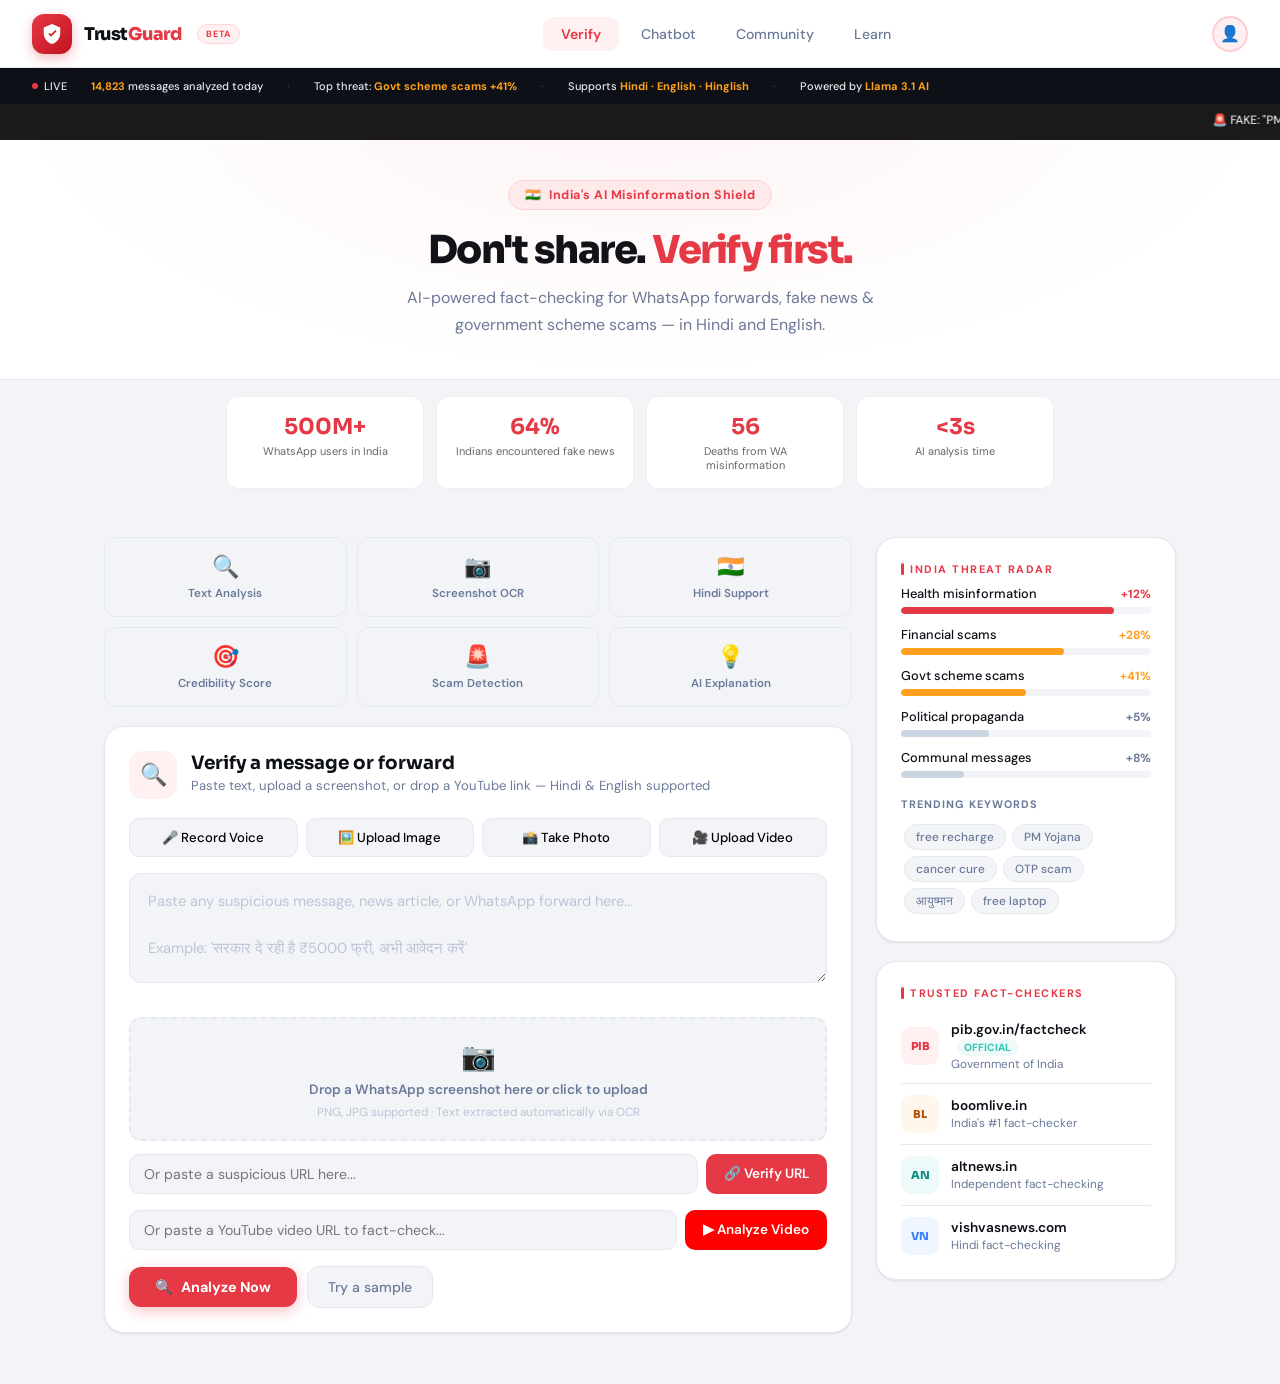
==== commit 0ffa7b3f: "fix: restore all features lost in previous refactor - Restored URL verify input and verifyURL() func" ====
--- a/app.html
+++ b/app.html
@@ -7,258 +7,150 @@
 <link href="https://fonts.googleapis.com/css2?family=Sora:wght@300;400;500;600;700;800&family=DM+Sans:ital,wght@0,300;0,400;0,500;0,600;1,400&display=swap" rel="stylesheet"/>
 <style>
 :root {
-  --white: #ffffff;
-  --bg: #F2F4F8;
-  --surface: #ffffff;
-  --border: #E4E8F0;
-  --text: #0D1117;
-  --muted: #6B7A99;
-  --red: #E63946;
-  --red-light: #FFF0F1;
-  --red-mid: #FFD6D8;
-  --amber: #FF9F1C;
-  --amber-light: #FFF7ED;
-  --green: #2EC4B6;
-  --green-light: #EDFAF9;
-  --blue: #3B82F6;
-  --blue-light: #EFF6FF;
-  --purple: #8B5CF6;
-  --purple-light: #F5F3FF;
-  --shadow-sm: 0 1px 3px rgba(0,0,0,0.06), 0 1px 2px rgba(0,0,0,0.04);
-  --shadow: 0 4px 16px rgba(0,0,0,0.08);
-  --radius: 20px;
-  --radius-sm: 12px;
-}
-* { margin: 0; padding: 0; box-sizing: border-box; }
-body { background: var(--bg); color: var(--text); font-family: 'DM Sans', sans-serif; min-height: 100vh; }
-h1,h2,h3,h4 { font-family: 'Sora', sans-serif; }
-::-webkit-scrollbar { width: 4px; }
-::-webkit-scrollbar-track { background: transparent; }
-::-webkit-scrollbar-thumb { background: var(--border); border-radius: 4px; }
- 
-/* NAV */
-nav {
-  background: var(--white);
-  border-bottom: 1px solid var(--border);
-  padding: 0 2rem;
-  display: flex; align-items: center; justify-content: space-between;
-  height: 68px;
-  position: sticky; top: 0; z-index: 200;
-  box-shadow: var(--shadow-sm);
-}
-.nav-brand { display: flex; align-items: center; gap: 12px; }
-.nav-logo {
-  width: 40px; height: 40px;
-  background: linear-gradient(135deg, var(--red) 0%, #C1121F 100%);
-  border-radius: 12px;
-  display: flex; align-items: center; justify-content: center;
-  box-shadow: 0 4px 12px rgba(230,57,70,0.35);
-}
-.nav-logo svg { width: 22px; height: 22px; fill: white; }
-.nav-name { font-family: 'Sora', sans-serif; font-size: 1.1rem; font-weight: 800; color: var(--text); letter-spacing: -0.5px; }
-.nav-name span { color: var(--red); }
-.nav-pill { background: var(--red-light); color: var(--red); font-size: 9px; font-weight: 700; padding: 3px 8px; border-radius: 20px; letter-spacing: 1px; border: 1px solid var(--red-mid); margin-left: 4px; }
-.nav-tabs { display: flex; gap: 4px; }
-.tab-btn {
-  background: none; border: none; color: var(--muted);
-  padding: 8px 18px; border-radius: 10px;
-  cursor: pointer; font-size: .88rem; font-weight: 500;
-  transition: all .2s; font-family: 'DM Sans', sans-serif;
-}
-.tab-btn.active { background: var(--red-light); color: var(--red); font-weight: 600; }
-.tab-btn:hover:not(.active) { background: var(--bg); color: var(--text); }
- 
-/* TICKER */
-.ticker {
-  background: var(--text);
-  padding: 9px 2rem;
-  display: flex; align-items: center; gap: 24px;
-  font-size: 11px; color: #9CA3AF; overflow: hidden;
-}
-.ticker-live { display: flex; align-items: center; gap: 6px; }
-.ticker-dot { width: 6px; height: 6px; background: var(--red); border-radius: 50%; animation: blink 1.5s infinite; flex-shrink: 0; }
+  --white:#ffffff; --bg:#F2F4F8; --surface:#ffffff; --border:#E4E8F0;
+  --text:#0D1117; --muted:#6B7A99; --red:#E63946; --red-light:#FFF0F1;
+  --red-mid:#FFD6D8; --amber:#FF9F1C; --amber-light:#FFF7ED; --green:#2EC4B6;
+  --green-light:#EDFAF9; --blue:#3B82F6; --blue-light:#EFF6FF; --purple:#8B5CF6;
+  --purple-light:#F5F3FF; --shadow-sm:0 1px 3px rgba(0,0,0,0.06),0 1px 2px rgba(0,0,0,0.04);
+  --shadow:0 4px 16px rgba(0,0,0,0.08); --radius:20px; --radius-sm:12px;
+}
+* { margin:0; padding:0; box-sizing:border-box; }
+body { background:var(--bg); color:var(--text); font-family:'DM Sans',sans-serif; min-height:100vh; }
+h1,h2,h3,h4 { font-family:'Sora',sans-serif; }
+::-webkit-scrollbar { width:4px; }
+::-webkit-scrollbar-track { background:transparent; }
+::-webkit-scrollbar-thumb { background:var(--border); border-radius:4px; }
+nav { background:var(--white); border-bottom:1px solid var(--border); padding:0 2rem; display:flex; align-items:center; justify-content:space-between; height:68px; position:sticky; top:0; z-index:200; box-shadow:var(--shadow-sm); }
+.nav-brand { display:flex; align-items:center; gap:12px; }
+.nav-logo { width:40px; height:40px; background:linear-gradient(135deg,var(--red) 0%,#C1121F 100%); border-radius:12px; display:flex; align-items:center; justify-content:center; box-shadow:0 4px 12px rgba(230,57,70,0.35); }
+.nav-logo svg { width:22px; height:22px; fill:white; }
+.nav-name { font-family:'Sora',sans-serif; font-size:1.1rem; font-weight:800; color:var(--text); letter-spacing:-0.5px; }
+.nav-name span { color:var(--red); }
+.nav-pill { background:var(--red-light); color:var(--red); font-size:9px; font-weight:700; padding:3px 8px; border-radius:20px; letter-spacing:1px; border:1px solid var(--red-mid); margin-left:4px; }
+.nav-tabs { display:flex; gap:4px; }
+.tab-btn { background:none; border:none; color:var(--muted); padding:8px 18px; border-radius:10px; cursor:pointer; font-size:.88rem; font-weight:500; transition:all .2s; font-family:'DM Sans',sans-serif; }
+.tab-btn.active { background:var(--red-light); color:var(--red); font-weight:600; }
+.tab-btn:hover:not(.active) { background:var(--bg); color:var(--text); }
+.ticker { background:var(--text); padding:9px 2rem; display:flex; align-items:center; gap:24px; font-size:11px; color:#9CA3AF; overflow:hidden; }
+.ticker-live { display:flex; align-items:center; gap:6px; }
+.ticker-dot { width:6px; height:6px; background:var(--red); border-radius:50%; animation:blink 1.5s infinite; flex-shrink:0; }
 @keyframes blink { 0%,100%{opacity:1;transform:scale(1)} 50%{opacity:.5;transform:scale(0.8)} }
-.ticker-text { color: #E5E7EB; font-weight: 500; font-size: 11px; }
-.ticker-text strong { color: #FF9F1C; font-weight: 700; }
-.ticker-sep { color: #374151; font-size: 14px; }
- 
-/* MARQUEE */
-.marquee-bar { background: #1a1a1a; color: #fff; padding: 8px 0; font-size: 12px; overflow: hidden; white-space: nowrap; }
- 
-/* STATS */
-.stats-grid {
-  display: grid; grid-template-columns: repeat(4,1fr); gap: 12px;
-  max-width: 860px; margin: 16px auto; padding: 0 16px;
-}
+.ticker-text { color:#E5E7EB; font-weight:500; font-size:11px; }
+.ticker-text strong { color:#FF9F1C; font-weight:700; }
+.ticker-sep { color:#374151; font-size:14px; }
+.marquee-bar { background:#1a1a1a; color:#fff; padding:8px 0; font-size:12px; overflow:hidden; white-space:nowrap; }
+.stats-grid { display:grid; grid-template-columns:repeat(4,1fr); gap:12px; max-width:860px; margin:16px auto; padding:0 16px; }
 .stat-box { background:#fff; border:1px solid #eee; border-radius:12px; padding:16px; text-align:center; }
 .stat-box-num { font-size:22px; font-weight:700; color:var(--red); font-family:'Sora',sans-serif; }
 .stat-box-label { font-size:11px; color:#666; margin-top:4px; }
- 
-/* HERO */
-.hero {
-  background: var(--white);
-  padding: 2.5rem 2rem 1rem;
-  text-align: center;
-  border-bottom: 1px solid var(--border);
-  position: relative; overflow: hidden;
-}
-.hero::before {
-  content: '';
-  position: absolute; inset: 0;
-  background: radial-gradient(ellipse at 50% -20%, rgba(230,57,70,0.06) 0%, transparent 70%);
-}
-.hero-badge {
-  display: inline-flex; align-items: center; gap: 8px;
-  background: var(--red-light); color: var(--red);
-  font-size: .78rem; font-weight: 700; padding: 6px 16px;
-  border-radius: 20px; border: 1px solid var(--red-mid);
-  margin-bottom: 1.2rem; letter-spacing: .5px;
-}
-.hero h1 { font-size: 2.4rem; font-weight: 800; color: var(--text); letter-spacing: -1.5px; line-height: 1.1; margin-bottom: .8rem; }
-.hero h1 span { color: var(--red); }
-.hero p { color: var(--muted); font-size: 1rem; max-width: 520px; margin: 0 auto 1.5rem; line-height: 1.7; }
- 
-/* MAIN */
-.main { max-width: 1120px; margin: 0 auto; padding: 2rem 1.5rem; }
-.layout { display: grid; grid-template-columns: 1fr 300px; gap: 1.5rem; align-items: start; }
-.page { display: none; }
-.page.active { display: block; }
- 
-/* CARDS */
-.card { background: var(--white); border: 1px solid var(--border); border-radius: var(--radius); padding: 1.5rem; margin-bottom: 1.2rem; box-shadow: var(--shadow-sm); transition: box-shadow .2s; }
-.card:hover { box-shadow: var(--shadow); }
-.card-tag { font-size: .68rem; font-weight: 700; letter-spacing: 1.5px; color: var(--red); text-transform: uppercase; margin-bottom: .6rem; display: flex; align-items: center; gap: 6px; }
+.hero { background:var(--white); padding:2.5rem 2rem 1rem; text-align:center; border-bottom:1px solid var(--border); position:relative; overflow:hidden; }
+.hero::before { content:''; position:absolute; inset:0; background:radial-gradient(ellipse at 50% -20%,rgba(230,57,70,0.06) 0%,transparent 70%); }
+.hero-badge { display:inline-flex; align-items:center; gap:8px; background:var(--red-light); color:var(--red); font-size:.78rem; font-weight:700; padding:6px 16px; border-radius:20px; border:1px solid var(--red-mid); margin-bottom:1.2rem; letter-spacing:.5px; }
+.hero h1 { font-size:2.4rem; font-weight:800; color:var(--text); letter-spacing:-1.5px; line-height:1.1; margin-bottom:.8rem; }
+.hero h1 span { color:var(--red); }
+.hero p { color:var(--muted); font-size:1rem; max-width:520px; margin:0 auto 1.5rem; line-height:1.7; }
+.main { max-width:1120px; margin:0 auto; padding:2rem 1.5rem; }
+.layout { display:grid; grid-template-columns:1fr 300px; gap:1.5rem; align-items:start; }
+.page { display:none; }
+.page.active { display:block; }
+.card { background:var(--white); border:1px solid var(--border); border-radius:var(--radius); padding:1.5rem; margin-bottom:1.2rem; box-shadow:var(--shadow-sm); transition:box-shadow .2s; }
+.card:hover { box-shadow:var(--shadow); }
+.card-tag { font-size:.68rem; font-weight:700; letter-spacing:1.5px; color:var(--red); text-transform:uppercase; margin-bottom:.6rem; display:flex; align-items:center; gap:6px; }
 .card-tag::before { content:''; display:inline-block; width:3px; height:12px; background:var(--red); border-radius:2px; }
- 
-/* INPUT */
-.input-top { display: flex; align-items: flex-start; gap: 14px; margin-bottom: 1.2rem; }
-.input-icon-wrap { width: 48px; height: 48px; flex-shrink: 0; background: var(--red-light); border-radius: 14px; display: flex; align-items: center; justify-content: center; font-size: 22px; }
-.input-heading { font-family: 'Sora', sans-serif; font-size: 1.15rem; font-weight: 700; color: var(--text); margin-bottom: 3px; }
-.input-sub { font-size: .82rem; color: var(--muted); }
-textarea { width: 100%; background: var(--bg); border: 1.5px solid var(--border); border-radius: var(--radius-sm); color: var(--text); padding: 1rem 1.1rem; font-size: .92rem; resize: vertical; min-height: 110px; font-family: 'DM Sans', sans-serif; transition: all .2s; line-height: 1.6; margin-bottom: 1rem; }
-textarea:focus { outline: none; border-color: var(--red); background: var(--white); box-shadow: 0 0 0 3px rgba(230,57,70,0.08); }
-textarea::placeholder { color: #BCC5D6; }
- 
-/* UPLOAD */
-.upload-zone { border: 2px dashed var(--border); border-radius: var(--radius-sm); padding: 1.2rem; text-align: center; cursor: pointer; transition: all .25s; background: var(--bg); margin: .8rem 0; display: flex; flex-direction: column; align-items: center; gap: 6px; }
-.upload-zone:hover { border-color: var(--red); background: var(--red-light); }
-.upload-zone-icon { font-size: 28px; }
-.upload-zone-text { font-size: .85rem; font-weight: 600; color: var(--muted); }
-.upload-zone-sub { font-size: .74rem; color: #BCC5D6; }
- 
-/* BUTTONS */
-.btn-row { display: flex; gap: 10px; align-items: center; flex-wrap: wrap; margin-top: 1rem; }
-.btn-primary { background: var(--red); color: white; border: none; padding: 11px 26px; border-radius: 12px; font-size: .9rem; font-weight: 700; cursor: pointer; font-family: 'DM Sans', sans-serif; display: inline-flex; align-items: center; gap: 8px; box-shadow: 0 4px 14px rgba(230,57,70,0.3); transition: all .2s; }
-.btn-primary:hover { background: #C1121F; transform: translateY(-1px); }
-.btn-primary:disabled { background: var(--border); color: var(--muted); cursor: not-allowed; transform: none; box-shadow: none; }
-.btn-secondary { background: var(--bg); color: var(--muted); border: 1.5px solid var(--border); padding: 11px 20px; border-radius: 12px; font-size: .88rem; font-weight: 500; cursor: pointer; font-family: 'DM Sans', sans-serif; transition: all .2s; }
-.btn-secondary:hover { background: var(--border); color: var(--text); }
- 
-/* VOICE & MEDIA BUTTONS */
-.media-row { display: flex; gap: 8px; margin-bottom: 1rem; flex-wrap: wrap; }
-.media-btn { flex: 1; min-width: 120px; background: var(--bg); border: 1.5px solid var(--border); border-radius: 10px; padding: 10px; font-size: .82rem; font-weight: 500; cursor: pointer; font-family: 'DM Sans', sans-serif; transition: all .2s; display: flex; align-items: center; justify-content: center; gap: 6px; }
-.media-btn:hover { border-color: var(--red); background: var(--red-light); color: var(--red); }
-.media-btn.recording { background: var(--red); color: white; border-color: var(--red); }
- 
-/* RESULT */
-.result-top { display: flex; align-items: center; gap: 1.5rem; flex-wrap: wrap; }
-.score-circle { width: 90px; height: 90px; border-radius: 50%; border: 6px solid var(--border); display: flex; flex-direction: column; align-items: center; justify-content: center; flex-shrink: 0; transition: all .5s; }
-.score-num { font-family: 'Sora', sans-serif; font-size: 1.8rem; font-weight: 800; line-height: 1; }
-.score-sub { font-size: .58rem; color: var(--muted); font-weight: 500; margin-top: 2px; }
-.verdict-chip { display: inline-flex; align-items: center; gap: 7px; padding: 7px 16px; border-radius: 20px; font-weight: 700; font-size: .78rem; letter-spacing: .5px; border: 1.5px solid; font-family: 'Sora', sans-serif; }
-.verdict-dot { width: 7px; height: 7px; border-radius: 50%; flex-shrink: 0; }
- 
-/* TAGS */
-.tags { display: flex; flex-wrap: wrap; gap: 7px; margin-top: .6rem; }
-.tag { padding: 5px 13px; border-radius: 20px; font-size: .74rem; font-weight: 600; border: 1.5px solid; display: inline-flex; align-items: center; gap: 5px; }
-.tag-red { background: var(--red-light); color: #C1121F; border-color: var(--red-mid); }
-.tag-amber { background: var(--amber-light); color: #B45309; border-color: #FDE68A; }
-.tag-green { background: var(--green-light); color: #0D8A82; border-color: #A7F3D0; }
- 
-/* FLAGS */
-.flag-item { display: flex; align-items: flex-start; gap: 10px; background: #FFFBF0; border: 1.5px solid #FDE68A; border-radius: 12px; padding: 11px 14px; margin-bottom: 8px; }
-.flag-emoji { font-size: 14px; flex-shrink: 0; margin-top: 1px; }
-.flag-text { font-size: .83rem; color: #92400E; line-height: 1.5; }
- 
-/* EXPLAIN */
-.explain-box { background: #F8FAFF; border: 1.5px solid #E0E7FF; border-radius: var(--radius-sm); padding: 1rem 1.1rem; margin-bottom: .8rem; }
-.explain-text { font-size: .88rem; color: #374151; line-height: 1.75; }
-.hindi-box { background: #FFFBF5; border: 1.5px solid #FDE68A; border-radius: var(--radius-sm); padding: 1rem 1.1rem; display: flex; gap: 10px; align-items: flex-start; }
-.hindi-text { font-size: .85rem; color: #92400E; line-height: 1.7; }
- 
-/* ACTION */
-.action-box { background: var(--text); border-radius: var(--radius-sm); padding: 1rem 1.2rem; display: flex; align-items: center; gap: 12px; margin-bottom: 1rem; }
-.action-text { font-size: .88rem; color: #E5E7EB; line-height: 1.6; font-weight: 500; }
- 
-/* SOURCE */
-.source-link { display: inline-flex; align-items: center; gap: 6px; background: var(--green-light); color: #0D8A82; border: 1.5px solid #A7F3D0; padding: 6px 14px; border-radius: 10px; font-size: .8rem; font-weight: 600; margin: 4px; text-decoration: none; transition: all .2s; }
-.source-link:hover { background: #D1FAF7; }
- 
-/* SIDEBAR */
-.stat-row { margin-bottom: 12px; }
-.stat-head { display: flex; justify-content: space-between; align-items: center; margin-bottom: 5px; }
-.stat-name { font-size: .8rem; font-weight: 500; color: var(--text); }
-.stat-change { font-size: .74rem; font-weight: 700; }
-.stat-bar-bg { background: var(--bg); border-radius: 6px; height: 7px; overflow: hidden; }
-.stat-bar { height: 7px; border-radius: 6px; }
-.kw-pill { display: inline-block; background: var(--bg); color: var(--muted); border: 1px solid var(--border); padding: 4px 11px; border-radius: 20px; font-size: .74rem; margin: 3px; font-weight: 500; }
-.source-row { display: flex; align-items: center; gap: 12px; padding: 11px 0; border-bottom: 1px solid var(--border); }
-.source-row:last-child { border-bottom: none; padding-bottom: 0; }
-.source-avatar { width: 38px; height: 38px; border-radius: 10px; display: flex; align-items: center; justify-content: center; font-size: 11px; font-weight: 800; flex-shrink: 0; font-family: 'Sora', sans-serif; }
-.source-name { font-size: .85rem; font-weight: 600; color: var(--text); }
-.source-desc { font-size: .74rem; color: var(--muted); margin-top: 1px; }
-.source-official { font-size: .65rem; font-weight: 700; color: var(--green); background: var(--green-light); padding: 2px 7px; border-radius: 10px; margin-left: 6px; }
- 
-/* FEATURE GRID */
-.feature-grid { display: grid; grid-template-columns: repeat(3,1fr); gap: 10px; margin-bottom: 1.2rem; }
-.feature-item { background: var(--bg); border-radius: var(--radius-sm); padding: 14px 10px; text-align: center; border: 1.5px solid var(--border); transition: all .2s; }
-.feature-item:hover { border-color: var(--red); background: var(--red-light); }
-.feature-icon { font-size: 22px; margin-bottom: 6px; }
-.feature-label { font-size: .72rem; font-weight: 600; color: var(--muted); line-height: 1.3; }
- 
-/* CHAT */
-.chat-box { height: 360px; overflow-y: auto; background: var(--bg); border: 1.5px solid var(--border); border-radius: var(--radius-sm); padding: 1rem; margin-bottom: 1rem; display: flex; flex-direction: column; gap: .75rem; }
-.msg { max-width: 80%; padding: .75rem 1rem; border-radius: 16px; font-size: .88rem; line-height: 1.6; }
-.msg.user { background: var(--red); color: white; align-self: flex-end; border-bottom-right-radius: 4px; }
-.msg.bot { background: white; color: var(--text); align-self: flex-start; border-bottom-left-radius: 4px; border: 1.5px solid var(--border); }
-.chat-row { display: flex; gap: 8px; }
-.chat-row input { flex: 1; background: white; border: 1.5px solid var(--border); border-radius: 12px; color: var(--text); padding: 10px 14px; font-size: .9rem; font-family: 'DM Sans', sans-serif; transition: all .2s; }
-.chat-row input:focus { outline: none; border-color: var(--red); }
-.suggest-btn { width: 100%; background: var(--bg); border: 1.5px solid var(--border); border-radius: 10px; color: var(--text); padding: 10px 14px; margin-bottom: 7px; cursor: pointer; text-align: left; font-size: .82rem; font-weight: 500; font-family: 'DM Sans', sans-serif; transition: all .2s; display: flex; align-items: center; gap: 8px; }
-.suggest-btn:hover { border-color: var(--red); background: var(--red-light); color: var(--red); }
- 
-/* LEARN */
-.learn-card { background: white; border: 1.5px solid var(--border); border-radius: var(--radius); padding: 1.4rem; margin-bottom: 1rem; overflow: hidden; position: relative; box-shadow: var(--shadow-sm); }
-.learn-stripe { position: absolute; left: 0; top: 0; bottom: 0; width: 5px; }
-.learn-num { font-size: .68rem; font-weight: 700; letter-spacing: 1.5px; color: var(--muted); margin-bottom: .4rem; text-transform: uppercase; }
-.learn-title { font-family: 'Sora', sans-serif; font-size: 1rem; font-weight: 700; color: var(--text); margin-bottom: .7rem; }
-.learn-body { font-size: .85rem; color: var(--muted); line-height: 1.75; }
-.quiz-opt { width: 100%; background: var(--bg); border: 1.5px solid var(--border); border-radius: 12px; color: var(--text); padding: 11px 14px; margin-bottom: .6rem; cursor: pointer; text-align: left; font-size: .85rem; font-weight: 500; transition: all .2s; font-family: 'DM Sans', sans-serif; }
-.quiz-opt:hover:not(:disabled) { border-color: var(--red); background: var(--red-light); color: var(--red); }
-.quiz-opt.correct { border-color: var(--green); background: var(--green-light); color: #0D8A82; }
-.quiz-opt.wrong { border-color: var(--red); background: var(--red-light); color: var(--red); }
-.quiz-opt:disabled { cursor: not-allowed; opacity: .7; }
-.rule-item { display: flex; gap: 12px; align-items: flex-start; margin-bottom: 12px; }
-.rule-num { width: 26px; height: 26px; border-radius: 8px; flex-shrink: 0; display: flex; align-items: center; justify-content: center; font-size: .78rem; font-weight: 700; font-family: 'Sora', sans-serif; }
-.rule-text { font-size: .83rem; color: var(--muted); line-height: 1.6; }
-.rule-text strong { color: var(--text); }
- 
-/* MISC */
-.spinner { display: inline-block; width: 16px; height: 16px; border: 2px solid var(--red-mid); border-top-color: var(--red); border-radius: 50%; animation: spin .7s linear infinite; vertical-align: middle; }
-@keyframes spin { to { transform: rotate(360deg); } }
-.hidden { display: none !important; }
- 
-/* PROFILE */
-.profile-wrap { position: relative; display: inline-block; }
- 
-@media (max-width: 768px) {
-  .layout { grid-template-columns: 1fr; }
-  .hero h1 { font-size: 1.7rem; }
-  .tab-btn { padding: 7px 10px; font-size: .8rem; }
-  .stats-grid { grid-template-columns: repeat(2,1fr); }
-}
-
-/* ── COMMUNITY ── */
+.input-top { display:flex; align-items:flex-start; gap:14px; margin-bottom:1.2rem; }
+.input-icon-wrap { width:48px; height:48px; flex-shrink:0; background:var(--red-light); border-radius:14px; display:flex; align-items:center; justify-content:center; font-size:22px; }
+.input-heading { font-family:'Sora',sans-serif; font-size:1.15rem; font-weight:700; color:var(--text); margin-bottom:3px; }
+.input-sub { font-size:.82rem; color:var(--muted); }
+textarea { width:100%; background:var(--bg); border:1.5px solid var(--border); border-radius:var(--radius-sm); color:var(--text); padding:1rem 1.1rem; font-size:.92rem; resize:vertical; min-height:110px; font-family:'DM Sans',sans-serif; transition:all .2s; line-height:1.6; margin-bottom:1rem; }
+textarea:focus { outline:none; border-color:var(--red); background:var(--white); box-shadow:0 0 0 3px rgba(230,57,70,0.08); }
+textarea::placeholder { color:#BCC5D6; }
+.upload-zone { border:2px dashed var(--border); border-radius:var(--radius-sm); padding:1.2rem; text-align:center; cursor:pointer; transition:all .25s; background:var(--bg); margin:.8rem 0; display:flex; flex-direction:column; align-items:center; gap:6px; }
+.upload-zone:hover { border-color:var(--red); background:var(--red-light); }
+.upload-zone-icon { font-size:28px; }
+.upload-zone-text { font-size:.85rem; font-weight:600; color:var(--muted); }
+.upload-zone-sub { font-size:.74rem; color:#BCC5D6; }
+.btn-row { display:flex; gap:10px; align-items:center; flex-wrap:wrap; margin-top:1rem; }
+.btn-primary { background:var(--red); color:white; border:none; padding:11px 26px; border-radius:12px; font-size:.9rem; font-weight:700; cursor:pointer; font-family:'DM Sans',sans-serif; display:inline-flex; align-items:center; gap:8px; box-shadow:0 4px 14px rgba(230,57,70,0.3); transition:all .2s; }
+.btn-primary:hover { background:#C1121F; transform:translateY(-1px); }
+.btn-primary:disabled { background:var(--border); color:var(--muted); cursor:not-allowed; transform:none; box-shadow:none; }
+.btn-secondary { background:var(--bg); color:var(--muted); border:1.5px solid var(--border); padding:11px 20px; border-radius:12px; font-size:.88rem; font-weight:500; cursor:pointer; font-family:'DM Sans',sans-serif; transition:all .2s; }
+.btn-secondary:hover { background:var(--border); color:var(--text); }
+.media-row { display:flex; gap:8px; margin-bottom:1rem; flex-wrap:wrap; }
+.media-btn { flex:1; min-width:120px; background:var(--bg); border:1.5px solid var(--border); border-radius:10px; padding:10px; font-size:.82rem; font-weight:500; cursor:pointer; font-family:'DM Sans',sans-serif; transition:all .2s; display:flex; align-items:center; justify-content:center; gap:6px; }
+.media-btn:hover { border-color:var(--red); background:var(--red-light); color:var(--red); }
+.media-btn.recording { background:var(--red); color:white; border-color:var(--red); }
+.result-top { display:flex; align-items:center; gap:1.5rem; flex-wrap:wrap; }
+.score-circle { width:90px; height:90px; border-radius:50%; border:6px solid var(--border); display:flex; flex-direction:column; align-items:center; justify-content:center; flex-shrink:0; transition:all .5s; }
+.score-num { font-family:'Sora',sans-serif; font-size:1.8rem; font-weight:800; line-height:1; }
+.score-sub { font-size:.58rem; color:var(--muted); font-weight:500; margin-top:2px; }
+.verdict-chip { display:inline-flex; align-items:center; gap:7px; padding:7px 16px; border-radius:20px; font-weight:700; font-size:.78rem; letter-spacing:.5px; border:1.5px solid; font-family:'Sora',sans-serif; }
+.verdict-dot { width:7px; height:7px; border-radius:50%; flex-shrink:0; }
+.tags { display:flex; flex-wrap:wrap; gap:7px; margin-top:.6rem; }
+.tag { padding:5px 13px; border-radius:20px; font-size:.74rem; font-weight:600; border:1.5px solid; display:inline-flex; align-items:center; gap:5px; }
+.tag-red { background:var(--red-light); color:#C1121F; border-color:var(--red-mid); }
+.flag-item { display:flex; align-items:flex-start; gap:10px; background:#FFFBF0; border:1.5px solid #FDE68A; border-radius:12px; padding:11px 14px; margin-bottom:8px; }
+.flag-emoji { font-size:14px; flex-shrink:0; margin-top:1px; }
+.flag-text { font-size:.83rem; color:#92400E; line-height:1.5; }
+.explain-box { background:#F8FAFF; border:1.5px solid #E0E7FF; border-radius:var(--radius-sm); padding:1rem 1.1rem; margin-bottom:.8rem; }
+.explain-text { font-size:.88rem; color:#374151; line-height:1.75; }
+.hindi-box { background:#FFFBF5; border:1.5px solid #FDE68A; border-radius:var(--radius-sm); padding:1rem 1.1rem; display:flex; gap:10px; align-items:flex-start; }
+.hindi-text { font-size:.85rem; color:#92400E; line-height:1.7; }
+.action-box { background:var(--text); border-radius:var(--radius-sm); padding:1rem 1.2rem; display:flex; align-items:center; gap:12px; margin-bottom:1rem; }
+.action-text { font-size:.88rem; color:#E5E7EB; line-height:1.6; font-weight:500; }
+.source-link { display:inline-flex; align-items:center; gap:6px; background:var(--green-light); color:#0D8A82; border:1.5px solid #A7F3D0; padding:6px 14px; border-radius:10px; font-size:.8rem; font-weight:600; margin:4px; text-decoration:none; transition:all .2s; }
+.source-link:hover { background:#D1FAF7; }
+.stat-row { margin-bottom:12px; }
+.stat-head { display:flex; justify-content:space-between; align-items:center; margin-bottom:5px; }
+.stat-name { font-size:.8rem; font-weight:500; color:var(--text); }
+.stat-change { font-size:.74rem; font-weight:700; }
+.stat-bar-bg { background:var(--bg); border-radius:6px; height:7px; overflow:hidden; }
+.stat-bar { height:7px; border-radius:6px; }
+.kw-pill { display:inline-block; background:var(--bg); color:var(--muted); border:1px solid var(--border); padding:4px 11px; border-radius:20px; font-size:.74rem; margin:3px; font-weight:500; }
+.source-row { display:flex; align-items:center; gap:12px; padding:11px 0; border-bottom:1px solid var(--border); }
+.source-row:last-child { border-bottom:none; padding-bottom:0; }
+.source-avatar { width:38px; height:38px; border-radius:10px; display:flex; align-items:center; justify-content:center; font-size:11px; font-weight:800; flex-shrink:0; font-family:'Sora',sans-serif; }
+.source-name { font-size:.85rem; font-weight:600; color:var(--text); }
+.source-desc { font-size:.74rem; color:var(--muted); margin-top:1px; }
+.source-official { font-size:.65rem; font-weight:700; color:var(--green); background:var(--green-light); padding:2px 7px; border-radius:10px; margin-left:6px; }
+.feature-grid { display:grid; grid-template-columns:repeat(3,1fr); gap:10px; margin-bottom:1.2rem; }
+.feature-item { background:var(--bg); border-radius:var(--radius-sm); padding:14px 10px; text-align:center; border:1.5px solid var(--border); transition:all .2s; }
+.feature-item:hover { border-color:var(--red); background:var(--red-light); }
+.feature-icon { font-size:22px; margin-bottom:6px; }
+.feature-label { font-size:.72rem; font-weight:600; color:var(--muted); line-height:1.3; }
+.chat-box { height:360px; overflow-y:auto; background:var(--bg); border:1.5px solid var(--border); border-radius:var(--radius-sm); padding:1rem; margin-bottom:1rem; display:flex; flex-direction:column; gap:.75rem; }
+.msg { max-width:80%; padding:.75rem 1rem; border-radius:16px; font-size:.88rem; line-height:1.6; }
+.msg.user { background:var(--red); color:white; align-self:flex-end; border-bottom-right-radius:4px; }
+.msg.bot { background:white; color:var(--text); align-self:flex-start; border-bottom-left-radius:4px; border:1.5px solid var(--border); }
+.chat-row { display:flex; gap:8px; }
+.chat-row input { flex:1; background:white; border:1.5px solid var(--border); border-radius:12px; color:var(--text); padding:10px 14px; font-size:.9rem; font-family:'DM Sans',sans-serif; transition:all .2s; }
+.chat-row input:focus { outline:none; border-color:var(--red); }
+.suggest-btn { width:100%; background:var(--bg); border:1.5px solid var(--border); border-radius:10px; color:var(--text); padding:10px 14px; margin-bottom:7px; cursor:pointer; text-align:left; font-size:.82rem; font-weight:500; font-family:'DM Sans',sans-serif; transition:all .2s; display:flex; align-items:center; gap:8px; }
+.suggest-btn:hover { border-color:var(--red); background:var(--red-light); color:var(--red); }
+.learn-card { background:white; border:1.5px solid var(--border); border-radius:var(--radius); padding:1.4rem; margin-bottom:1rem; overflow:hidden; position:relative; box-shadow:var(--shadow-sm); }
+.learn-stripe { position:absolute; left:0; top:0; bottom:0; width:5px; }
+.learn-num { font-size:.68rem; font-weight:700; letter-spacing:1.5px; color:var(--muted); margin-bottom:.4rem; text-transform:uppercase; }
+.learn-title { font-family:'Sora',sans-serif; font-size:1rem; font-weight:700; color:var(--text); margin-bottom:.7rem; }
+.learn-body { font-size:.85rem; color:var(--muted); line-height:1.75; }
+.quiz-opt { width:100%; background:var(--bg); border:1.5px solid var(--border); border-radius:12px; color:var(--text); padding:11px 14px; margin-bottom:.6rem; cursor:pointer; text-align:left; font-size:.85rem; font-weight:500; transition:all .2s; font-family:'DM Sans',sans-serif; }
+.quiz-opt:hover:not(:disabled) { border-color:var(--red); background:var(--red-light); color:var(--red); }
+.quiz-opt.correct { border-color:var(--green); background:var(--green-light); color:#0D8A82; }
+.quiz-opt.wrong { border-color:var(--red); background:var(--red-light); color:var(--red); }
+.quiz-opt:disabled { cursor:not-allowed; opacity:.7; }
+.rule-item { display:flex; gap:12px; align-items:flex-start; margin-bottom:12px; }
+.rule-num { width:26px; height:26px; border-radius:8px; flex-shrink:0; display:flex; align-items:center; justify-content:center; font-size:.78rem; font-weight:700; font-family:'Sora',sans-serif; }
+.rule-text { font-size:.83rem; color:var(--muted); line-height:1.6; }
+.rule-text strong { color:var(--text); }
+.spinner { display:inline-block; width:16px; height:16px; border:2px solid var(--red-mid); border-top-color:var(--red); border-radius:50%; animation:spin .7s linear infinite; vertical-align:middle; }
+@keyframes spin { to { transform:rotate(360deg); } }
+.hidden { display:none !important; }
+.profile-wrap { position:relative; display:inline-block; }
+.img-preview-wrap { position:relative; display:inline-block; margin-bottom:.8rem; width:100%; }
+.img-remove-btn { position:absolute; top:6px; right:6px; width:26px; height:26px; background:rgba(0,0,0,0.65); color:white; border:none; border-radius:50%; font-size:14px; cursor:pointer; display:flex; align-items:center; justify-content:center; z-index:10; transition:background .2s; }
+.img-remove-btn:hover { background:var(--red); }
+.url-badge { display:inline-flex; align-items:center; gap:6px; padding:5px 12px; border-radius:8px; font-size:.78rem; font-weight:700; margin:3px; }
+.url-badge.trusted { background:#EDFAF9; color:#0D8A82; border:1px solid #A7F3D0; }
+.url-badge.warning { background:#FFF7ED; color:#B45309; border:1px solid #FDE68A; }
+.url-badge.danger  { background:#FFF0F1; color:#C1121F; border:1px solid #FFD6D8; }
 .community-container { max-width:900px; margin:0 auto; padding:20px; }
 .community-header { margin-bottom:20px; }
 .community-header h2 { font-size:24px; font-weight:700; }
@@ -285,30 +177,29 @@
 .blog-card h4 { font-size:14px; font-weight:600; margin-bottom:6px; line-height:1.4; }
 .blog-card p { font-size:12px; color:#666; line-height:1.5; }
 .loading-pulse { color:#888; font-size:14px; padding:20px; text-align:center; }
-
+@media (max-width:768px) {
+  .layout { grid-template-columns:1fr; }
+  .hero h1 { font-size:1.7rem; }
+  .tab-btn { padding:7px 10px; font-size:.8rem; }
+  .stats-grid { grid-template-columns:repeat(2,1fr); }
+}
 </style>
 </head>
 <body>
- 
-<!-- NAV -->
 <nav>
   <div class="nav-brand">
-    <div class="nav-logo">
-      <svg viewBox="0 0 24 24"><path d="M12 1L3 5v6c0 5.55 3.84 10.74 9 12 5.16-1.26 9-6.45 9-12V5l-9-4zm-1 14l-3-3 1.41-1.41L11 12.17l4.59-4.58L17 9l-6 6z"/></svg>
-    </div>
+    <div class="nav-logo"><svg viewBox="0 0 24 24"><path d="M12 1L3 5v6c0 5.55 3.84 10.74 9 12 5.16-1.26 9-6.45 9-12V5l-9-4zm-1 14l-3-3 1.41-1.41L11 12.17l4.59-4.58L17 9l-6 6z"/></svg></div>
     <div class="nav-name">Trust<span>Guard</span></div>
     <span class="nav-pill">BETA</span>
   </div>
- 
   <div class="nav-tabs">
     <button class="tab-btn active" onclick="showTab('check',this)">Verify</button>
     <button class="tab-btn" onclick="showTab('chat',this)">Chatbot</button>
     <button class="tab-btn" onclick="showTab('community',this);loadCommunityTrends()">Community</button>
     <button class="tab-btn" onclick="showTab('learn',this)">Learn</button>
   </div>
- 
   <div class="profile-wrap">
-    <div id="profileBtn" onclick="toggleProfile()" style="width:36px;height:36px;background:#FFF0F0;border:2px solid #FFCDD2;border-radius:50%;display:flex;align-items:center;justify-content:center;cursor:pointer;font-size:16px;">👤</div>
+    <div id="profileBtn" onclick="toggleProfile()" style="width:36px;height:36px;background:#FFF0F0;border:2px solid #FFCDD2;border-radius:50%;display:flex;align-items:center;justify-content:center;cursor:pointer;font-size:16px;">&#128100;</div>
     <div id="profileDropdown" style="display:none;position:absolute;right:0;top:48px;background:#fff;border:1px solid #E8ECF4;border-radius:16px;padding:1.5rem;width:280px;z-index:999;box-shadow:0 8px 32px rgba(0,0,0,.1)">
       <div style="display:flex;align-items:center;gap:12px;margin-bottom:1.2rem;padding-bottom:1.2rem;border-bottom:1px solid #F4F6FB">
         <div style="width:48px;height:48px;background:#E63946;border-radius:50%;display:flex;align-items:center;justify-content:center;color:#fff;font-size:1.2rem;font-weight:700;" id="profileAvatar">A</div>
@@ -319,40 +210,26 @@
       </div>
       <div style="display:flex;flex-direction:column;gap:.7rem;margin-bottom:1.2rem">
         <div style="display:flex;align-items:center;gap:10px">
-          <div style="width:28px;height:28px;background:#F4F6FB;border-radius:8px;display:flex;align-items:center;justify-content:center;font-size:13px;">📱</div>
-          <div>
-            <div style="font-size:.7rem;color:#9CA3AF;font-weight:600">WHATSAPP</div>
-            <div style="font-size:.82rem;font-weight:600;" id="profilePhone">Not connected</div>
-          </div>
+          <div style="width:28px;height:28px;background:#F4F6FB;border-radius:8px;display:flex;align-items:center;justify-content:center;font-size:13px;">&#128241;</div>
+          <div><div style="font-size:.7rem;color:#9CA3AF;font-weight:600">WHATSAPP</div><div style="font-size:.82rem;font-weight:600;" id="profilePhone">Not connected</div></div>
           <div style="margin-left:auto;background:#F0FDF4;color:#166534;border:1px solid #BBF7D0;font-size:.65rem;font-weight:700;padding:2px 8px;border-radius:6px;" id="waStatus">CONNECT</div>
         </div>
         <div style="display:flex;align-items:center;gap:10px">
-          <div style="width:28px;height:28px;background:#F4F6FB;border-radius:8px;display:flex;align-items:center;justify-content:center;font-size:13px;">🔍</div>
-          <div>
-            <div style="font-size:.7rem;color:#9CA3AF;font-weight:600">ANALYSES DONE</div>
-            <div style="font-size:.82rem;font-weight:600;" id="profileAnalyses">0 messages verified</div>
-          </div>
+          <div style="width:28px;height:28px;background:#F4F6FB;border-radius:8px;display:flex;align-items:center;justify-content:center;font-size:13px;">&#128269;</div>
+          <div><div style="font-size:.7rem;color:#9CA3AF;font-weight:600">ANALYSES DONE</div><div style="font-size:.82rem;font-weight:600;" id="profileAnalyses">0 messages verified</div></div>
         </div>
         <div style="display:flex;align-items:center;gap:10px">
-          <div style="width:28px;height:28px;background:#F4F6FB;border-radius:8px;display:flex;align-items:center;justify-content:center;font-size:13px;">📅</div>
-          <div>
-            <div style="font-size:.7rem;color:#9CA3AF;font-weight:600">MEMBER SINCE</div>
-            <div style="font-size:.82rem;font-weight:600;" id="profileJoined">Today</div>
-          </div>
-        </div>
-      </div>
-      <a href="login.html" style="display:flex;align-items:center;justify-content:center;gap:6px;background:#F4F6FB;color:#374151;border:1px solid #E8ECF4;padding:9px;border-radius:10px;font-size:.82rem;font-weight:600;text-decoration:none;margin-bottom:.5rem;">⚙️ Edit Profile</a>
-      <button onclick="logout()" style="width:100%;background:#FFF0F0;color:#C1121F;border:1px solid #FFCDD2;padding:9px;border-radius:10px;font-size:.82rem;font-weight:600;cursor:pointer;font-family:'DM Sans',sans-serif;">🚪 Sign Out</button>
+          <div style="width:28px;height:28px;background:#F4F6FB;border-radius:8px;display:flex;align-items:center;justify-content:center;font-size:13px;">&#128197;</div>
+          <div><div style="font-size:.7rem;color:#9CA3AF;font-weight:600">MEMBER SINCE</div><div style="font-size:.82rem;font-weight:600;" id="profileJoined">Today</div></div>
+        </div>
+      </div>
+      <a href="login.html" style="display:flex;align-items:center;justify-content:center;gap:6px;background:#F4F6FB;color:#374151;border:1px solid #E8ECF4;padding:9px;border-radius:10px;font-size:.82rem;font-weight:600;text-decoration:none;margin-bottom:.5rem;">&#9881;&#65039; Edit Profile</a>
+      <button onclick="logout()" style="width:100%;background:#FFF0F0;color:#C1121F;border:1px solid #FFCDD2;padding:9px;border-radius:10px;font-size:.82rem;font-weight:600;cursor:pointer;font-family:'DM Sans',sans-serif;">&#128682; Sign Out</button>
     </div>
   </div>
 </nav>
- 
-<!-- TICKER -->
 <div class="ticker">
-  <div class="ticker-live">
-    <div class="ticker-dot"></div>
-    <span class="ticker-text">LIVE</span>
-  </div>
+  <div class="ticker-live"><div class="ticker-dot"></div><span class="ticker-text">LIVE</span></div>
   <span class="ticker-text"><strong>14,823</strong> messages analyzed today</span>
   <span class="ticker-sep">·</span>
   <span class="ticker-text">Top threat: <strong>Govt scheme scams +41%</strong></span>
@@ -361,121 +238,100 @@
   <span class="ticker-sep">·</span>
   <span class="ticker-text">Powered by <strong>Llama 3.1 AI</strong></span>
 </div>
- 
-<!-- MARQUEE -->
 <div class="marquee-bar">
   <marquee scrollamount="5">
-    🚨 FAKE: "PM Modi announces ₹8500 for all families" — Viral WhatsApp scam &nbsp;&nbsp;|&nbsp;&nbsp;
-    ⚠️ FALSE: "5G towers spreading COVID-19" — Health misinformation &nbsp;&nbsp;|&nbsp;&nbsp;
-    🔴 SCAM: "Free Jio recharge for 1 year" — Forward scam &nbsp;&nbsp;|&nbsp;&nbsp;
-    ⚠️ FAKE: "Aadhaar card cancelled if not updated in 24 hours" — Govt scheme scam &nbsp;&nbsp;|&nbsp;&nbsp;
-    🚨 FALSE: "WhatsApp becoming paid next month" — Viral rumour &nbsp;&nbsp;|&nbsp;&nbsp;
-    🔴 SCAM: "Win iPhone 15 — forward to 10 friends" — Chain message &nbsp;&nbsp;|&nbsp;&nbsp;
-    ⚠️ FALSE: "Drinking hot water cures cancer" — Health misinformation &nbsp;&nbsp;|&nbsp;&nbsp;
-    🚨 FAKE: "Government giving free laptop to all students" — Scheme scam &nbsp;&nbsp;|&nbsp;&nbsp;
+    &#128680; FAKE: "PM Modi announces &#8377;8500 for all families" &nbsp;|&nbsp;
+    &#9888;&#65039; FALSE: "5G towers spreading COVID-19" &nbsp;|&nbsp;
+    &#128308; SCAM: "Free Jio recharge for 1 year" &nbsp;|&nbsp;
+    &#9888;&#65039; FAKE: "Aadhaar card cancelled if not updated in 24 hours" &nbsp;|&nbsp;
+    &#128680; FALSE: "WhatsApp becoming paid next month" &nbsp;|&nbsp;
+    &#128308; SCAM: "Win iPhone 15 — forward to 10 friends" &nbsp;|&nbsp;
   </marquee>
 </div>
- 
-<!-- HERO -->
 <div class="hero">
-  <div class="hero-badge"><span>🇮🇳</span> India's AI Misinformation Shield</div>
+  <div class="hero-badge"><span>&#127470;&#127475;</span> India's AI Misinformation Shield</div>
   <h1>Don't share. <span>Verify first.</span></h1>
-  <p>AI-powered fact-checking for WhatsApp forwards, fake news & government scheme scams — in Hindi and English.</p>
+  <p>AI-powered fact-checking for WhatsApp forwards, fake news &amp; government scheme scams — in Hindi and English.</p>
 </div>
- 
-<!-- STATS -->
 <div class="stats-grid">
-  <div class="stat-box">
-    <div class="stat-box-num">500M+</div>
-    <div class="stat-box-label">WhatsApp users in India</div>
-  </div>
-  <div class="stat-box">
-    <div class="stat-box-num">64%</div>
-    <div class="stat-box-label">Indians encountered fake news</div>
-  </div>
-  <div class="stat-box">
-    <div class="stat-box-num">56</div>
-    <div class="stat-box-label">Deaths from WA misinformation</div>
-  </div>
-  <div class="stat-box">
-    <div class="stat-box-num">&lt;3s</div>
-    <div class="stat-box-label">AI analysis time</div>
-  </div>
+  <div class="stat-box"><div class="stat-box-num">500M+</div><div class="stat-box-label">WhatsApp users in India</div></div>
+  <div class="stat-box"><div class="stat-box-num">64%</div><div class="stat-box-label">Indians encountered fake news</div></div>
+  <div class="stat-box"><div class="stat-box-num">56</div><div class="stat-box-label">Deaths from WA misinformation</div></div>
+  <div class="stat-box"><div class="stat-box-num">&lt;3s</div><div class="stat-box-label">AI analysis time</div></div>
 </div>
- 
-<!-- MAIN -->
 <div class="main">
- 
-<!-- VERIFY TAB -->
+
+<!-- ══ VERIFY TAB ══ -->
 <div id="tab-check" class="page active">
   <div class="layout">
     <div>
       <div class="feature-grid">
-        <div class="feature-item"><div class="feature-icon">🔍</div><div class="feature-label">Text Analysis</div></div>
-        <div class="feature-item"><div class="feature-icon">📷</div><div class="feature-label">Screenshot OCR</div></div>
-        <div class="feature-item"><div class="feature-icon">🇮🇳</div><div class="feature-label">Hindi Support</div></div>
-        <div class="feature-item"><div class="feature-icon">🎯</div><div class="feature-label">Credibility Score</div></div>
-        <div class="feature-item"><div class="feature-icon">🚨</div><div class="feature-label">Scam Detection</div></div>
-        <div class="feature-item"><div class="feature-icon">💡</div><div class="feature-label">AI Explanation</div></div>
-      </div>
- 
+        <div class="feature-item"><div class="feature-icon">&#128269;</div><div class="feature-label">Text Analysis</div></div>
+        <div class="feature-item"><div class="feature-icon">&#128247;</div><div class="feature-label">Screenshot OCR</div></div>
+        <div class="feature-item"><div class="feature-icon">&#127470;&#127475;</div><div class="feature-label">Hindi Support</div></div>
+        <div class="feature-item"><div class="feature-icon">&#127919;</div><div class="feature-label">Credibility Score</div></div>
+        <div class="feature-item"><div class="feature-icon">&#128680;</div><div class="feature-label">Scam Detection</div></div>
+        <div class="feature-item"><div class="feature-icon">&#128161;</div><div class="feature-label">AI Explanation</div></div>
+      </div>
       <div class="card">
         <div class="input-top">
-          <div class="input-icon-wrap">🔍</div>
+          <div class="input-icon-wrap">&#128269;</div>
           <div>
             <div class="input-heading">Verify a message or forward</div>
-            <div class="input-sub">Paste text or upload a WhatsApp screenshot — Hindi & English supported</div>
+            <div class="input-sub">Paste text, upload a screenshot, or drop a YouTube link — Hindi &amp; English supported</div>
           </div>
         </div>
- 
-        <!-- MEDIA BUTTONS -->
         <div class="media-row">
-          <button class="media-btn" id="voiceBtn" onclick="startVoice()">🎤 Record Voice</button>
-          <button class="media-btn" onclick="document.getElementById('fileInput').click()">🖼️ Upload Image</button>
-          <button class="media-btn" onclick="openCamera()">📸 Take Photo</button>
-          <button class="media-btn" onclick="document.getElementById('videoInput').click()">🎥 Upload Video</button>
+          <button class="media-btn" id="voiceBtn" onclick="startVoice()">&#127908; Record Voice</button>
+          <button class="media-btn" onclick="document.getElementById('fileInput').click()">&#128444;&#65039; Upload Image</button>
+          <button class="media-btn" onclick="openCamera()">&#128248; Take Photo</button>
+          <button class="media-btn" onclick="document.getElementById('videoInput').click()">&#127909; Upload Video</button>
         </div>
         <div id="voiceStatus" style="font-size:13px;color:var(--muted);margin-bottom:.5rem;"></div>
- 
-        <!-- TEXT INPUT -->
         <textarea id="inputText" placeholder="Paste any suspicious message, news article, or WhatsApp forward here...&#10;&#10;Example: 'सरकार दे रही है ₹5000 फ्री, अभी आवेदन करें'"></textarea>
- 
-        <!-- IMAGE UPLOAD -->
         <input type="file" id="fileInput" accept="image/*" style="display:none" onchange="handleFileSelect(event)"/>
-        <input type="file" id="imgInput" accept="image/*" style="display:none" onchange="handleImage(this)"/>
         <input type="file" id="videoInput" accept="video/*" style="display:none" onchange="handleVideo(event)"/>
- 
-        <div class="upload-zone" onclick="document.getElementById('fileInput').click()">
-          <div class="upload-zone-icon">📷</div>
+        <div class="upload-zone" id="uploadZone" onclick="document.getElementById('fileInput').click()" ondragover="event.preventDefault()" ondrop="handleDrop(event)">
+          <div class="upload-zone-icon">&#128247;</div>
           <div class="upload-zone-text">Drop a WhatsApp screenshot here or click to upload</div>
           <div class="upload-zone-sub">PNG, JPG supported · Text extracted automatically via OCR</div>
         </div>
- 
         <div id="imagePreview" style="display:none;margin-bottom:.8rem;">
-          <img id="previewImg" style="max-width:100%;border-radius:8px;max-height:180px;object-fit:cover;"/>
+          <div class="img-preview-wrap">
+            <img id="previewImg" style="max-width:100%;border-radius:8px;max-height:200px;object-fit:cover;display:block;"/>
+            <button class="img-remove-btn" onclick="removeImage()" title="Remove image">&#10005;</button>
+          </div>
           <div id="ocrStatus" style="font-size:13px;color:var(--muted);margin-top:6px;"></div>
         </div>
- 
         <video id="cameraVideo" style="display:none;width:100%;border-radius:8px;" autoplay></video>
         <canvas id="cameraCanvas" style="display:none;"></canvas>
-        <button id="captureBtn" onclick="capturePhoto()" style="display:none;width:100%;margin-bottom:.8rem;background:var(--red);color:white;border:none;padding:10px;border-radius:8px;cursor:pointer;font-size:14px;font-family:'DM Sans',sans-serif;">📸 Capture Photo</button>
- 
+        <button id="captureBtn" onclick="capturePhoto()" style="display:none;width:100%;margin-bottom:.8rem;background:var(--red);color:white;border:none;padding:10px;border-radius:8px;cursor:pointer;font-size:14px;font-family:'DM Sans',sans-serif;">&#128248; Capture Photo</button>
         <div id="videoStatus" style="font-size:13px;color:var(--muted);margin-bottom:.5rem;"></div>
         <video id="videoPlayer" controls style="display:none;width:100%;border-radius:8px;margin-bottom:.8rem;max-height:200px;"></video>
- 
+
         <!-- URL INPUT -->
         <div style="display:flex;gap:8px;margin-bottom:1rem;">
-          <input id="urlInput" type="url" placeholder="Or paste a suspicious URL here..." style="flex:1;padding:10px 14px;border:1.5px solid var(--border);border-radius:10px;font-size:.88rem;font-family:'DM Sans',sans-serif;background:var(--bg);color:var(--text);outline:none;"/>
-          <button onclick="verifyURL()" style="background:var(--red);color:white;border:none;padding:10px 18px;border-radius:10px;font-size:.85rem;font-weight:600;cursor:pointer;font-family:'DM Sans',sans-serif;">🔗 Verify URL</button>
-        </div>
- 
+          <input id="urlInput" type="url" placeholder="Or paste a suspicious URL here..."
+            style="flex:1;padding:10px 14px;border:1.5px solid var(--border);border-radius:10px;font-size:.88rem;font-family:'DM Sans',sans-serif;background:var(--bg);color:var(--text);outline:none;transition:border-color .2s;"
+            onfocus="this.style.borderColor='var(--red)'" onblur="this.style.borderColor='var(--border)'"/>
+          <button onclick="verifyURL()" style="background:var(--red);color:white;border:none;padding:10px 18px;border-radius:10px;font-size:.85rem;font-weight:600;cursor:pointer;font-family:'DM Sans',sans-serif;white-space:nowrap;">&#128279; Verify URL</button>
+        </div>
+
+        <!-- YOUTUBE INPUT -->
+        <div style="display:flex;gap:8px;margin-bottom:1rem;">
+          <input id="ytInput" type="url" placeholder="Or paste a YouTube video URL to fact-check..."
+            style="flex:1;padding:10px 14px;border:1.5px solid var(--border);border-radius:10px;font-size:.88rem;font-family:'DM Sans',sans-serif;background:var(--bg);color:var(--text);outline:none;transition:border-color .2s;"
+            onfocus="this.style.borderColor='var(--red)'" onblur="this.style.borderColor='var(--border)'"/>
+          <button onclick="analyzeYouTube()" style="background:#FF0000;color:white;border:none;padding:10px 18px;border-radius:10px;font-size:.85rem;font-weight:600;cursor:pointer;font-family:'DM Sans',sans-serif;white-space:nowrap;">&#9654; Analyze Video</button>
+        </div>
+
         <div class="btn-row">
-          <button class="btn-primary" id="analyzeBtn" onclick="analyze()"><span>🔍</span> Analyze Now</button>
+          <button class="btn-primary" id="analyzeBtn" onclick="analyze()"><span>&#128269;</span> Analyze Now</button>
           <button class="btn-secondary" onclick="loadSample()">Try a sample</button>
           <span id="loadingSpinner" class="hidden" style="font-size:.85rem;color:var(--muted)"><span class="spinner"></span> Analyzing...</span>
         </div>
       </div>
- 
+
       <!-- RESULT -->
       <div id="resultSection" class="hidden">
         <div class="card">
@@ -487,40 +343,33 @@
             </div>
             <div style="flex:1">
               <div style="margin-bottom:.8rem">
-                <span class="verdict-chip" id="verdictBadge">
-                  <span class="verdict-dot" id="verdictDot"></span>
-                  <span id="verdictText">--</span>
-                </span>
+                <span class="verdict-chip" id="verdictBadge"><span class="verdict-dot" id="verdictDot"></span><span id="verdictText">--</span></span>
               </div>
               <div style="font-size:.72rem;font-weight:700;letter-spacing:1px;color:var(--muted);text-transform:uppercase;margin-bottom:.4rem">Manipulation Techniques</div>
               <div id="techTags" class="tags"></div>
             </div>
           </div>
         </div>
-        <div class="card">
-          <div class="card-tag">Red flags detected</div>
-          <div id="redFlags"></div>
-        </div>
+        <div class="card"><div class="card-tag">Red flags detected</div><div id="redFlags"></div></div>
         <div class="card">
           <div class="card-tag">Why is this suspicious?</div>
           <div class="explain-box"><p class="explain-text" id="explanation"></p></div>
-          <div class="hindi-box">
-            <span style="font-size:1.2rem;flex-shrink:0">🇮🇳</span>
-            <span class="hindi-text" id="explanationHindi"></span>
-          </div>
+          <div class="hindi-box"><span style="font-size:1.2rem;flex-shrink:0">&#127470;&#127475;</span><span class="hindi-text" id="explanationHindi"></span></div>
         </div>
         <div class="card">
           <div class="card-tag">What should you do?</div>
-          <div class="action-box">
-            <span style="font-size:20px">💡</span>
-            <span class="action-text" id="recommendedAction"></span>
-          </div>
+          <div class="action-box"><span style="font-size:20px">&#128161;</span><span class="action-text" id="recommendedAction"></span></div>
           <div style="font-size:.72rem;font-weight:700;letter-spacing:1px;color:var(--muted);text-transform:uppercase;margin-bottom:.6rem">Verify with trusted sources</div>
           <div id="factSources"></div>
         </div>
-      </div>
-    </div>
- 
+        <div id="urlResultCard" class="card hidden">
+          <div class="card-tag">URL safety check</div>
+          <div id="urlBadges" style="margin-bottom:.8rem;"></div>
+          <div style="font-size:.82rem;color:var(--muted);" id="urlMeta"></div>
+        </div>
+      </div>
+    </div>
+
     <!-- SIDEBAR -->
     <div>
       <div class="card">
@@ -532,7 +381,7 @@
         <div class="stat-row"><div class="stat-head"><span class="stat-name">Communal messages</span><span class="stat-change" style="color:var(--muted)">+8%</span></div><div class="stat-bar-bg"><div class="stat-bar" style="background:#CBD5E1;width:25%"></div></div></div>
         <div style="margin-top:1.2rem">
           <div style="font-size:.68rem;font-weight:700;letter-spacing:1px;color:var(--muted);text-transform:uppercase;margin-bottom:.6rem">Trending keywords</div>
-          <span class="kw-pill">free recharge</span><span class="kw-pill">PM Yojana</span><span class="kw-pill">cancer cure</span><span class="kw-pill">OTP scam</span><span class="kw-pill">आयुष्मान</span><span class="kw-pill">free laptop</span>
+          <span class="kw-pill">free recharge</span><span class="kw-pill">PM Yojana</span><span class="kw-pill">cancer cure</span><span class="kw-pill">OTP scam</span><span class="kw-pill">&#2310;&#2351;&#2369;&#2359;&#2381;&#2350;&#2366;&#2344;</span><span class="kw-pill">free laptop</span>
         </div>
       </div>
       <div class="card">
@@ -545,21 +394,18 @@
     </div>
   </div>
 </div>
- 
-<!-- CHATBOT TAB -->
+
+<!-- ══ CHATBOT TAB ══ -->
 <div id="tab-chat" class="page">
   <div class="layout">
     <div>
       <div class="card">
         <div class="input-top" style="margin-bottom:1rem">
-          <div class="input-icon-wrap">💬</div>
-          <div>
-            <div class="input-heading">AI Fact-Check Assistant</div>
-            <div class="input-sub">Ask about any claim, forward, or news story in Hindi or English</div>
-          </div>
+          <div class="input-icon-wrap">&#128172;</div>
+          <div><div class="input-heading">AI Fact-Check Assistant</div><div class="input-sub">Ask about any claim, forward, or news story in Hindi or English</div></div>
         </div>
         <div class="chat-box" id="chatBox">
-          <div class="msg bot">👋 Hi! I'm TruthGuard AI. Paste any suspicious message or ask me to fact-check a claim — in Hindi or English.</div>
+          <div class="msg bot">&#128075; Hi! I'm TruthGuard AI. Paste any suspicious message or ask me to fact-check a claim — in Hindi or English.</div>
         </div>
         <div class="chat-row">
           <input type="text" id="chatInput" placeholder="Ask me to fact-check something..." onkeydown="if(event.key==='Enter')sendChat()"/>
@@ -570,49 +416,74 @@
     <div>
       <div class="card">
         <div class="card-tag">Suggested questions</div>
-        <button class="suggest-btn" onclick="askSuggested('Is the PM Kisan ₹8000 bonus scheme real?')"><span>🏛️</span> Is the PM Kisan ₹8000 bonus real?</button>
-        <button class="suggest-btn" onclick="askSuggested('How do I identify a WhatsApp scam message?')"><span>📱</span> How to identify a WhatsApp scam?</button>
-        <button class="suggest-btn" onclick="askSuggested('What is boomlive.in and how do I use it?')"><span>🔎</span> What is boomlive.in?</button>
-        <button class="suggest-btn" onclick="askSuggested('How can I verify a government scheme in India?')"><span>✅</span> How to verify a govt scheme?</button>
-        <button class="suggest-btn" onclick="askSuggested('क्या यह सच है कि सरकार फ्री मोबाइल दे रही है?')"><span>🇮🇳</span> क्या सरकार फ्री मोबाइल दे रही है?</button>
+        <button class="suggest-btn" onclick="askSuggested('Is the PM Kisan &#8377;8000 bonus scheme real?')"><span>&#127963;&#65039;</span> Is the PM Kisan &#8377;8000 bonus real?</button>
+        <button class="suggest-btn" onclick="askSuggested('How do I identify a WhatsApp scam message?')"><span>&#128241;</span> How to identify a WhatsApp scam?</button>
+        <button class="suggest-btn" onclick="askSuggested('What is boomlive.in and how do I use it?')"><span>&#128270;</span> What is boomlive.in?</button>
+        <button class="suggest-btn" onclick="askSuggested('How can I verify a government scheme in India?')"><span>&#9989;</span> How to verify a govt scheme?</button>
+        <button class="suggest-btn" onclick="askSuggested('&#2325;&#2381;&#2351;&#2366; &#2351;&#2361; &#2360;&#2330; &#2361;&#2376; &#2325;&#2367; &#2360;&#2352;&#2325;&#2366;&#2352; &#2347;&#2381;&#2352;&#2368; &#2350;&#2379;&#2348;&#2366;&#2311;&#2354; &#2342;&#2375; &#2352;&#2361;&#2368; &#2361;&#2376;?')"><span>&#127470;&#127475;</span> &#2325;&#2381;&#2351;&#2366; &#2360;&#2352;&#2325;&#2366;&#2352; &#2347;&#2381;&#2352;&#2368; &#2350;&#2379;&#2348;&#2366;&#2311;&#2354; &#2342;&#2375; &#2352;&#2361;&#2368; &#2361;&#2376;?</button>
       </div>
     </div>
   </div>
 </div>
- 
-<!-- LEARN TAB -->
+
+<!-- ══ COMMUNITY TAB ══ -->
+<div id="tab-community" class="page">
+  <div class="community-container">
+    <div class="community-header">
+      <h2>&#128293; Community Scam Radar</h2>
+      <p id="trend-month" style="color:#888;font-size:13px;">Loading trends...</p>
+    </div>
+    <div id="category-filter" class="category-pills">
+      <button class="pill active" onclick="filterCategory('All')">All</button>
+    </div>
+    <div class="trending-section">
+      <h3>&#128200; Trending Right Now</h3>
+      <div id="trending-grid" class="trending-grid"><div class="loading-pulse">Loading real-time trends...</div></div>
+    </div>
+    <div id="blog-results-section" style="display:none;margin-top:30px;">
+      <div class="blog-results-header">
+        <h3>&#128240; Articles about: <span id="current-keyword" style="color:#E63946;"></span></h3>
+        <button onclick="closeBlogResults()" style="background:none;border:1px solid #ccc;padding:6px 14px;border-radius:20px;cursor:pointer;">&#10005; Close</button>
+      </div>
+      <p style="font-size:12px;color:#888;margin-bottom:12px;">&#9888;&#65039; These are search links — click to find real articles on each platform.</p>
+      <div id="blog-grid" class="blog-grid"></div>
+    </div>
+    <div style="margin-top:40px;">
+      <div style="display:flex;justify-content:space-between;align-items:center;margin-bottom:20px;">
+        <h3>&#128221; Community Reports</h3>
+        <button onclick="toggleBlogForm()" id="writeBlogBtn" style="background:#E63946;color:white;border:none;padding:10px 20px;border-radius:10px;font-weight:600;cursor:pointer;font-family:'DM Sans',sans-serif;">&#9999;&#65039; Write a Report</button>
+      </div>
+      <div id="blogForm" style="display:none;background:white;border-radius:16px;padding:24px;margin-bottom:24px;box-shadow:0 2px 12px rgba(0,0,0,0.08);border:1.5px solid #E4E8F0;">
+        <h4 style="margin-bottom:16px;font-family:'Sora',sans-serif;">Share a Scam Report or Warning</h4>
+        <input id="blogAuthor" type="text" placeholder="Your name (optional)" style="width:100%;padding:10px 14px;border:1.5px solid #E4E8F0;border-radius:10px;margin-bottom:10px;font-size:.88rem;font-family:'DM Sans',sans-serif;outline:none;">
+        <input id="blogTitle" type="text" placeholder="Title — e.g. 'Warning: Fake PM Kisan SMS going around'" style="width:100%;padding:10px 14px;border:1.5px solid #E4E8F0;border-radius:10px;margin-bottom:10px;font-size:.88rem;font-family:'DM Sans',sans-serif;outline:none;">
+        <select id="blogCategory" style="width:100%;padding:10px 14px;border:1.5px solid #E4E8F0;border-radius:10px;margin-bottom:10px;font-size:.88rem;font-family:'DM Sans',sans-serif;outline:none;background:white;">
+          <option>Financial</option><option>Cyber</option><option>Government</option><option>Employment</option><option>Health</option><option>AI Scam</option><option>Other</option>
+        </select>
+        <textarea id="blogContent" placeholder="Describe the scam — what did it look like? How did you identify it? (min 50 characters)" style="width:100%;padding:10px 14px;border:1.5px solid #E4E8F0;border-radius:10px;margin-bottom:10px;font-size:.88rem;font-family:'DM Sans',sans-serif;min-height:120px;resize:vertical;outline:none;"></textarea>
+        <div style="display:flex;gap:10px;">
+          <button onclick="submitBlog()" style="background:#E63946;color:white;border:none;padding:10px 24px;border-radius:10px;font-weight:600;cursor:pointer;font-family:'DM Sans',sans-serif;">&#128640; Publish Report</button>
+          <button onclick="toggleBlogForm()" style="background:#f0f0f0;color:#666;border:none;padding:10px 20px;border-radius:10px;cursor:pointer;font-family:'DM Sans',sans-serif;">Cancel</button>
+        </div>
+        <div id="blogSubmitStatus" style="margin-top:10px;font-size:13px;"></div>
+      </div>
+      <div id="communityPostsFeed"><div class="loading-pulse">Loading community reports...</div></div>
+    </div>
+  </div>
+</div>
+
+<!-- ══ LEARN TAB ══ -->
 <div id="tab-learn" class="page">
   <div class="layout">
     <div>
-      <div class="learn-card">
-        <div class="learn-stripe" style="background:var(--red)"></div>
-        <div style="padding-left:16px">
-          <div class="learn-num">Tactic 01</div>
-          <div class="learn-title">🚨 Urgency triggers</div>
-          <div class="learn-body">Fake messages create artificial time pressure to stop you from thinking critically. Phrases like <em>"Share in 2 hours"</em>, <em>"अभी करें वरना मौका जाएगा"</em>, or <em>"BREAKING — expires tonight"</em> are classic red flags. Real important news doesn't disappear in 2 hours. If a message pressures you to act immediately — pause and verify first.</div>
-        </div>
-      </div>
-      <div class="learn-card">
-        <div class="learn-stripe" style="background:var(--amber)"></div>
-        <div style="padding-left:16px">
-          <div class="learn-num" style="color:var(--amber)">Tactic 02</div>
-          <div class="learn-title">😱 Fear-based messaging</div>
-          <div class="learn-body">Content designed to scare you overrides rational thinking. Fake health cures, disease outbreak hoaxes, crime exaggeration, and religious threat messages all weaponize fear. The formula: create panic → bypass critical thinking → get shares. Always ask: does a verified news source confirm this?</div>
-        </div>
-      </div>
-      <div class="learn-card">
-        <div class="learn-stripe" style="background:var(--green)"></div>
-        <div style="padding-left:16px">
-          <div class="learn-num" style="color:var(--green)">Tactic 03</div>
-          <div class="learn-title">🏛️ Fake government schemes</div>
-          <div class="learn-body">India's most dangerous scam category. Messages claim the government is giving free money, phones, gas cylinders, or laptops. Real government schemes are announced only on <strong>pib.gov.in</strong> — never through WhatsApp forwards. Never click unofficial links or share your Aadhaar, OTP, or bank details.</div>
-        </div>
-      </div>
+      <div class="learn-card"><div class="learn-stripe" style="background:var(--red)"></div><div style="padding-left:16px"><div class="learn-num">Tactic 01</div><div class="learn-title">&#128680; Urgency triggers</div><div class="learn-body">Fake messages create artificial time pressure. Phrases like <em>"Share in 2 hours"</em> or <em>"&#2309;&#2349;&#2368; &#2325;&#2352;&#2375;&#2306; &#2357;&#2352;&#2344;&#2366; &#2350;&#2380;&#2325;&#2366; &#2332;&#2366;&#2319;&#2327;&#2366;"</em> are classic red flags. Real important news doesn't disappear in 2 hours.</div></div></div>
+      <div class="learn-card"><div class="learn-stripe" style="background:var(--amber)"></div><div style="padding-left:16px"><div class="learn-num" style="color:var(--amber)">Tactic 02</div><div class="learn-title">&#128561; Fear-based messaging</div><div class="learn-body">Content designed to scare you overrides rational thinking. Fake health cures, disease outbreak hoaxes, and religious threat messages all weaponize fear. Always ask: does a verified news source confirm this?</div></div></div>
+      <div class="learn-card"><div class="learn-stripe" style="background:var(--green)"></div><div style="padding-left:16px"><div class="learn-num" style="color:var(--green)">Tactic 03</div><div class="learn-title">&#127963;&#65039; Fake government schemes</div><div class="learn-body">India's most dangerous scam category. Real government schemes are announced only on <strong>pib.gov.in</strong> — never through WhatsApp forwards. Never click unofficial links or share your Aadhaar, OTP, or bank details.</div></div></div>
     </div>
     <div>
       <div class="card" style="margin-bottom:1.2rem">
         <div class="card-tag">Quick quiz</div>
-        <div style="font-size:.95rem;font-weight:600;color:var(--text);margin-bottom:1rem;line-height:1.6;font-family:'Sora',sans-serif">You receive: "PM Modi announces ₹8000 for all families — share this link in 1 hour to apply." What do you do?</div>
+        <div style="font-size:.95rem;font-weight:600;color:var(--text);margin-bottom:1rem;line-height:1.6;font-family:'Sora',sans-serif">You receive: "PM Modi announces &#8377;8000 for all families — share this link in 1 hour to apply." What do you do?</div>
         <button class="quiz-opt" onclick="quizAnswer(this,false)">Share immediately — sounds official</button>
         <button class="quiz-opt" onclick="quizAnswer(this,false)">Click the link to verify</button>
         <button class="quiz-opt" onclick="quizAnswer(this,true)">Check pib.gov.in — do not share or click</button>
@@ -625,369 +496,355 @@
         <div class="rule-item"><div class="rule-num" style="background:var(--amber-light);color:var(--amber)">2</div><div class="rule-text">Never share your <strong>Aadhaar, OTP, or bank details</strong> from a forward</div></div>
         <div class="rule-item"><div class="rule-num" style="background:var(--green-light);color:var(--green)">3</div><div class="rule-text">If it says <strong>"forward to 10 people"</strong> — it's almost certainly fake</div></div>
         <div class="rule-item"><div class="rule-num" style="background:var(--blue-light);color:var(--blue)">4</div><div class="rule-text">Check <strong>boomlive.in</strong> or <strong>altnews.in</strong> before believing viral claims</div></div>
-        <div class="rule-item" style="margin-bottom:0"><div class="rule-num" style="background:var(--purple-light);color:var(--purple)">5</div><div class="rule-text">When in doubt — <strong style="color:var(--red)">don't share</strong>. Sharing fake news makes you part of the problem</div></div>
+        <div class="rule-item" style="margin-bottom:0"><div class="rule-num" style="background:var(--purple-light);color:var(--purple)">5</div><div class="rule-text">When in doubt — <strong style="color:var(--red)">don't share</strong>. Sharing fake news makes you part of the problem.</div></div>
       </div>
     </div>
   </div>
 </div>
- 
-  <!-- ══ COMMUNITY TAB ══ -->
-  <div id="tab-community" class="page">
-    <div class="community-container">
-
-      <div class="community-header">
-        <h2>🔥 Community Scam Radar</h2>
-        <p id="trend-month" style="color:#888;font-size:13px;">Loading trends...</p>
-      </div>
-
-      <div id="category-filter" class="category-pills">
-        <button class="pill active" onclick="filterCategory('All')">All</button>
-      </div>
-
-      <div class="trending-section">
-        <h3>📈 Trending Right Now</h3>
-        <div id="trending-grid" class="trending-grid">
-          <div class="loading-pulse">Loading real-time trends...</div>
-        </div>
-      </div>
-
-      <div id="blog-results-section" style="display:none; margin-top:30px;">
-        <div class="blog-results-header">
-          <h3>📰 Articles about: <span id="current-keyword" style="color:#E63946;"></span></h3>
-          <button onclick="closeBlogResults()" style="background:none;border:1px solid #ccc;padding:6px 14px;border-radius:20px;cursor:pointer;">✕ Close</button>
-        </div>
-        <p style="font-size:12px;color:#888;margin-bottom:12px;">⚠️ These are search links — click to find real articles on each platform.</p>
-        <div id="blog-grid" class="blog-grid"></div>
-      </div>
-
-      <!-- ══ USER BLOG SECTION ══ -->
-      <div style="margin-top:40px;">
-        <div style="display:flex;justify-content:space-between;align-items:center;margin-bottom:20px;">
-          <h3>📝 Community Reports</h3>
-          <button onclick="toggleBlogForm()" id="writeBlogBtn"
-            style="background:#E63946;color:white;border:none;padding:10px 20px;border-radius:10px;font-weight:600;cursor:pointer;font-family:'DM Sans',sans-serif;display:flex;align-items:center;gap:6px;">
-            ✏️ Write a Report
-          </button>
-        </div>
-
-        <!-- Write Blog Form -->
-        <div id="blogForm" style="display:none;background:white;border-radius:16px;padding:24px;margin-bottom:24px;box-shadow:0 2px 12px rgba(0,0,0,0.08);border:1.5px solid #E4E8F0;">
-          <h4 style="margin-bottom:16px;font-family:'Sora',sans-serif;">Share a Scam Report or Warning</h4>
-          <input id="blogAuthor" type="text" placeholder="Your name (optional)"
-            style="width:100%;padding:10px 14px;border:1.5px solid #E4E8F0;border-radius:10px;margin-bottom:10px;font-size:.88rem;font-family:'DM Sans',sans-serif;outline:none;">
-          <input id="blogTitle" type="text" placeholder="Title — e.g. 'Warning: Fake PM Kisan SMS going around'"
-            style="width:100%;padding:10px 14px;border:1.5px solid #E4E8F0;border-radius:10px;margin-bottom:10px;font-size:.88rem;font-family:'DM Sans',sans-serif;outline:none;">
-          <select id="blogCategory"
-            style="width:100%;padding:10px 14px;border:1.5px solid #E4E8F0;border-radius:10px;margin-bottom:10px;font-size:.88rem;font-family:'DM Sans',sans-serif;outline:none;background:white;">
-            <option>Financial</option><option>Cyber</option><option>Government</option>
-            <option>Employment</option><option>Health</option><option>AI Scam</option><option>Other</option>
-          </select>
-          <textarea id="blogContent" placeholder="Describe the scam — what did it look like? How did you identify it? How can others avoid it? (min 50 characters)"
-            style="width:100%;padding:10px 14px;border:1.5px solid #E4E8F0;border-radius:10px;margin-bottom:10px;font-size:.88rem;font-family:'DM Sans',sans-serif;min-height:120px;resize:vertical;outline:none;"></textarea>
-          <div style="display:flex;gap:10px;">
-            <button onclick="submitBlog()"
-              style="background:#E63946;color:white;border:none;padding:10px 24px;border-radius:10px;font-weight:600;cursor:pointer;font-family:'DM Sans',sans-serif;">
-              🚀 Publish Report
-            </button>
-            <button onclick="toggleBlogForm()"
-              style="background:#f0f0f0;color:#666;border:none;padding:10px 20px;border-radius:10px;cursor:pointer;font-family:'DM Sans',sans-serif;">
-              Cancel
-            </button>
-          </div>
-          <div id="blogSubmitStatus" style="margin-top:10px;font-size:13px;"></div>
-        </div>
-
-        <!-- Blog Posts Feed -->
-        <div id="communityPostsFeed">
-          <div class="loading-pulse">Loading community reports...</div>
-        </div>
-      </div>
-
-    </div>
-  </div>
-
 
 </div><!-- end main -->
- 
+
 <script>
 // @ts-nocheck
 /* eslint-disable */
 const API = "https://trustguard-backend-4n2p.onrender.com";
 let chatHistory = [];
- 
+let currentImageFile = null;
+
+// Wake backend on load
+(function wakeUp() { fetch(API + '/trends').catch(function(){}); })();
+
 function showTab(name, btn) {
-  document.querySelectorAll('.page').forEach(p => p.classList.remove('active'));
-  document.querySelectorAll('.tab-btn').forEach(b => b.classList.remove('active'));
+  document.querySelectorAll('.page').forEach(function(p) { p.classList.remove('active'); });
+  document.querySelectorAll('.tab-btn').forEach(function(b) { b.classList.remove('active'); });
   document.getElementById('tab-' + name).classList.add('active');
   btn.classList.add('active');
 }
- 
+
 function loadSample() {
-  document.getElementById('inputText').value = "🚨 URGENT: सरकार दे रही है सभी परिवारों को ₹8500! PM Kisan Yojana के तहत आज रात 12 बजे से पहले इस लिंक पर क्लिक करें और अपना Aadhaar नंबर दर्ज करें। यह ऑफर सिर्फ 2 घंटे के लिए है। 10 लोगों को forward करें वरना पैसे नहीं मिलेंगे। http://pmkisan-apply.xyz/free-money";
-}
- 
-function verifyURL() {
-  const url = document.getElementById('urlInput').value.trim();
-  if (!url) { alert('Please paste a URL first'); return; }
-  document.getElementById('inputText').value = url;
-  analyze();
-}
- 
-async function handleImage(input) {
-  const file = input.files[0];
-  if (!file) return;
-  processImage(file);
-}
- 
-function handleFileSelect(e) {
-  const file = e.target.files[0];
-  if (file) processImage(file);
-}
- 
-function handleDrop(e) {
-  e.preventDefault();
-  const file = e.dataTransfer.files[0];
-  if (file) processImage(file);
-}
- 
+  document.getElementById('inputText').value = "URGENT: sarkar de rahi hai sabhi parivaron ko Rs8500! PM Kisan Yojana ke tahat aaj raat 12 baje se pehle is link par click karen. Yah offer sirf 2 ghante ke liye hai. 10 logon ko forward karen. http://pmkisan-apply.xyz/free-money";
+}
+
+// ── IMAGE ──
+function handleFileSelect(e) { var f = e.target.files[0]; if (f) processImage(f); }
+function handleDrop(e) { e.preventDefault(); var f = e.dataTransfer.files[0]; if (f) processImage(f); }
+
 function processImage(file) {
-  const reader = new FileReader();
-  reader.onload = (e) => {
+  currentImageFile = file;
+  var reader = new FileReader();
+  reader.onload = function(e) {
     document.getElementById('previewImg').src = e.target.result;
     document.getElementById('imagePreview').style.display = 'block';
-    document.getElementById('ocrStatus').textContent = '🔍 Extracting text...';
+    document.getElementById('uploadZone').style.display = 'none';
+    document.getElementById('ocrStatus').innerHTML = 'Extracting text...';
   };
   reader.readAsDataURL(file);
-  const form = new FormData();
+  var form = new FormData();
   form.append('image', file);
   fetch(API + '/ocr', { method: 'POST', body: form })
-    .then(r => r.json())
-    .then(data => {
-      const text = data.extracted_text || data.text || '';
+    .then(function(r) { return r.json(); })
+    .then(function(data) {
+      var text = data.text || data.extracted_text || '';
       if (text) {
         document.getElementById('inputText').value = text;
-        document.getElementById('ocrStatus').textContent = '✅ Text extracted! Click Analyze Now.';
+        document.getElementById('ocrStatus').innerHTML = 'Text extracted! Click <strong>Analyze Now</strong>.';
       } else {
-        document.getElementById('ocrStatus').textContent = '❌ Could not extract text. Try a clearer image.';
+        document.getElementById('ocrStatus').innerHTML = 'No text found. Click <strong>Analyze Now</strong> to analyze the image directly.';
       }
     })
-    .catch(() => {
-      document.getElementById('ocrStatus').textContent = '❌ OCR failed. Try again.';
+    .catch(function() {
+      document.getElementById('ocrStatus').innerHTML = 'OCR failed. Try <strong>Analyze Now</strong> anyway.';
     });
 }
- 
+
+function removeImage() {
+  currentImageFile = null;
+  document.getElementById('imagePreview').style.display = 'none';
+  document.getElementById('uploadZone').style.display = 'flex';
+  document.getElementById('previewImg').src = '';
+  document.getElementById('ocrStatus').textContent = '';
+  document.getElementById('fileInput').value = '';
+  document.getElementById('inputText').value = '';
+}
+
+// ── CAMERA ──
 async function openCamera() {
   try {
-    const stream = await navigator.mediaDevices.getUserMedia({ video: { facingMode: 'environment' } });
-    const video = document.getElementById('cameraVideo');
+    var stream = await navigator.mediaDevices.getUserMedia({ video: { facingMode: 'environment' } });
+    var video = document.getElementById('cameraVideo');
     video.srcObject = stream;
     video.style.display = 'block';
     document.getElementById('captureBtn').style.display = 'block';
-  } catch(e) {
-    alert('Camera access denied. Please allow camera permission.');
-  }
-}
- 
+  } catch(e) { alert('Camera access denied.'); }
+}
+
 function capturePhoto() {
-  const video = document.getElementById('cameraVideo');
-  const canvas = document.getElementById('cameraCanvas');
-  canvas.width = video.videoWidth;
-  canvas.height = video.videoHeight;
+  var video = document.getElementById('cameraVideo');
+  var canvas = document.getElementById('cameraCanvas');
+  canvas.width = video.videoWidth; canvas.height = video.videoHeight;
   canvas.getContext('2d').drawImage(video, 0, 0);
-  video.srcObject.getTracks().forEach(t => t.stop());
+  video.srcObject.getTracks().forEach(function(t) { t.stop(); });
   video.style.display = 'none';
   document.getElementById('captureBtn').style.display = 'none';
-  canvas.toBlob(blob => processImage(new File([blob], 'photo.jpg', { type: 'image/jpeg' })));
-}
- 
+  canvas.toBlob(function(blob) { processImage(new File([blob], 'photo.jpg', { type: 'image/jpeg' })); });
+}
+
+// ── VIDEO ──
 function handleVideo(e) {
-  const file = e.target.files[0];
+  var file = e.target.files[0];
   if (!file) return;
-  const status = document.getElementById('videoStatus');
-  const player = document.getElementById('videoPlayer');
-  status.textContent = '🎥 Video loaded. Play it to extract audio...';
+  document.getElementById('videoStatus').textContent = 'Video loaded.';
+  var player = document.getElementById('videoPlayer');
   player.src = URL.createObjectURL(file);
   player.style.display = 'block';
-  const SpeechRecognition = window.SpeechRecognition || window.webkitSpeechRecognition;
-  if (!SpeechRecognition) { status.textContent = '❌ Speech recognition not supported. Use Chrome.'; return; }
-  const recognition = new SpeechRecognition();
-  recognition.lang = 'hi-IN';
-  recognition.continuous = true;
-  recognition.interimResults = false;
-  let transcript = '';
-  recognition.onresult = (e) => {
-    for (let i = e.resultIndex; i < e.results.length; i++) transcript += e.results[i][0].transcript + ' ';
-    document.getElementById('inputText').value = transcript;
-    status.textContent = '✅ Audio extracted! Click Analyze Now.';
-  };
-  recognition.onerror = () => { status.textContent = '❌ Could not extract audio.'; };
-  player.onplay = () => recognition.start();
-  player.onpause = () => recognition.stop();
-  player.onended = () => { recognition.stop(); status.textContent = '✅ Done! Click Analyze Now.'; };
-}
- 
+}
+
+// ── VOICE ──
 function startVoice() {
-  const btn = document.getElementById('voiceBtn');
-  const status = document.getElementById('voiceStatus');
-  const SpeechRecognition = window.SpeechRecognition || window.webkitSpeechRecognition;
-  if (!SpeechRecognition) { alert('Voice not supported. Use Chrome.'); return; }
-  const recognition = new SpeechRecognition();
-  recognition.lang = 'hi-IN';
-  recognition.interimResults = false;
-  recognition.onstart = () => { btn.textContent = '⏹ Stop Recording'; btn.classList.add('recording'); status.textContent = '🎤 Listening...'; };
-  recognition.onresult = (e) => { document.getElementById('inputText').value = e.results[0][0].transcript; status.textContent = '✅ Got it! Click Analyze Now.'; btn.textContent = '🎤 Record Voice'; btn.classList.remove('recording'); };
-  recognition.onerror = () => { status.textContent = '❌ Error. Try again.'; btn.textContent = '🎤 Record Voice'; btn.classList.remove('recording'); };
-  recognition.onend = () => { btn.textContent = '🎤 Record Voice'; btn.classList.remove('recording'); };
+  var btn = document.getElementById('voiceBtn');
+  var status = document.getElementById('voiceStatus');
+  var SR = window.SpeechRecognition || window.webkitSpeechRecognition;
+  if (!SR) { alert('Voice not supported. Use Chrome.'); return; }
+  var recognition = new SR();
+  recognition.lang = 'hi-IN'; recognition.interimResults = false;
+  recognition.onstart = function() { btn.textContent = 'Stop'; btn.classList.add('recording'); status.textContent = 'Listening...'; };
+  recognition.onresult = function(e) { document.getElementById('inputText').value = e.results[0][0].transcript; status.textContent = 'Got it! Click Analyze Now.'; btn.textContent = 'Record Voice'; btn.classList.remove('recording'); };
+  recognition.onerror = function() { status.textContent = 'Error. Try again.'; btn.textContent = 'Record Voice'; btn.classList.remove('recording'); };
+  recognition.onend = function() { btn.textContent = 'Record Voice'; btn.classList.remove('recording'); };
   recognition.start();
 }
- 
+
+// ── ANALYZE ──
 async function analyze() {
-  const text = document.getElementById('inputText').value.trim();
-  if (!text) { alert('Please paste some text first.'); return; }
+  var text = document.getElementById('inputText').value.trim();
+  if (!text && !currentImageFile) { alert('Please paste some text or upload an image first.'); return; }
+  document.getElementById('analyzeBtn').disabled = true;
+  document.getElementById('loadingSpinner').classList.remove('hidden');
+  document.getElementById('resultSection').classList.add('hidden');
+  document.getElementById('urlResultCard').classList.add('hidden');
+  var controller = new AbortController();
+  var timeout = setTimeout(function() { controller.abort(); }, 40000);
+  try {
+    var analyzeText = text;
+    if (!analyzeText && currentImageFile) {
+      var form = new FormData();
+      form.append('image', currentImageFile);
+      var ocrRes = await fetch(API + '/ocr', { method: 'POST', body: form });
+      var ocrData = await ocrRes.json();
+      analyzeText = ocrData.text || ocrData.extracted_text || 'Image uploaded — no text extracted.';
+      document.getElementById('inputText').value = analyzeText;
+    }
+    var res = await fetch(API + '/analyze', {
+      method: 'POST',
+      headers: { 'Content-Type': 'application/json' },
+      body: JSON.stringify({ text: analyzeText }),
+      signal: controller.signal
+    });
+    clearTimeout(timeout);
+    var data = await res.json();
+    if (data.error) throw new Error(data.error);
+    renderResult(data);
+    localStorage.setItem('tg_analyses', parseInt(localStorage.getItem('tg_analyses') || '0') + 1);
+  } catch(e) {
+    clearTimeout(timeout);
+    if (e.name === 'AbortError') alert('Timed out. Server may be waking up — try again in 30 seconds.');
+    else alert('Analysis failed: ' + e.message);
+  } finally {
+    document.getElementById('analyzeBtn').disabled = false;
+    document.getElementById('loadingSpinner').classList.add('hidden');
+  }
+}
+
+// ── VERIFY URL ──
+async function verifyURL() {
+  var url = document.getElementById('urlInput').value.trim();
+  if (!url) { alert('Please paste a URL first'); return; }
   document.getElementById('analyzeBtn').disabled = true;
   document.getElementById('loadingSpinner').classList.remove('hidden');
   document.getElementById('resultSection').classList.add('hidden');
   try {
-    const res = await fetch(API + '/analyze', {
-      method: 'POST', headers: {'Content-Type':'application/json'},
-      body: JSON.stringify({ text })
+    var res = await fetch(API + '/verify-url', {
+      method: 'POST',
+      headers: { 'Content-Type': 'application/json' },
+      body: JSON.stringify({ url: url })
     });
-    const data = await res.json();
+    var data = await res.json();
     if (data.error) throw new Error(data.error);
     renderResult(data);
-    const count = parseInt(localStorage.getItem('tg_analyses') || '0');
-    localStorage.setItem('tg_analyses', count + 1);
+    var badges = document.getElementById('urlBadges');
+    var meta = document.getElementById('urlMeta');
+    badges.innerHTML = '';
+    if (data.is_trusted_domain) badges.innerHTML += '<span class="url-badge trusted">Trusted Domain</span>';
+    else badges.innerHTML += '<span class="url-badge warning">Unknown Domain</span>';
+    if (data.scam_url_pattern) badges.innerHTML += '<span class="url-badge danger">Scam URL Pattern</span>';
+    if (!data.is_reachable) badges.innerHTML += '<span class="url-badge danger">Not Reachable</span>';
+    if (data.redirected) badges.innerHTML += '<span class="url-badge warning">Redirects to: ' + data.final_url + '</span>';
+    meta.textContent = 'Domain: ' + (data.domain || '—');
+    document.getElementById('urlResultCard').classList.remove('hidden');
   } catch(e) {
-    alert('Analysis failed: ' + e.message);
+    alert('URL check failed: ' + e.message);
   } finally {
     document.getElementById('analyzeBtn').disabled = false;
     document.getElementById('loadingSpinner').classList.add('hidden');
   }
 }
- 
+
+// ── YOUTUBE ──
+async function analyzeYouTube() {
+  var url = document.getElementById('ytInput').value.trim();
+  if (!url) { alert('Please paste a YouTube URL first'); return; }
+  if (!url.includes('youtube.com') && !url.includes('youtu.be')) { alert('Please enter a valid YouTube URL'); return; }
+  document.getElementById('analyzeBtn').disabled = true;
+  document.getElementById('loadingSpinner').classList.remove('hidden');
+  document.getElementById('resultSection').classList.add('hidden');
+  try {
+    var res = await fetch(API + '/analyze-youtube', {
+      method: 'POST',
+      headers: { 'Content-Type': 'application/json' },
+      body: JSON.stringify({ url: url })
+    });
+    var data = await res.json();
+    if (data.error) throw new Error(data.error);
+    if (data.transcript_preview) document.getElementById('inputText').value = data.transcript_preview + '...';
+    renderResult(data);
+  } catch(e) {
+    alert('YouTube analysis failed: ' + e.message);
+  } finally {
+    document.getElementById('analyzeBtn').disabled = false;
+    document.getElementById('loadingSpinner').classList.add('hidden');
+  }
+}
+
+// ── RENDER RESULT ──
 function renderResult(d) {
-  const score = Number(d.credibility_score) || 0;
-  const palettes = {
+  var score = Number(d.credibility_score) || 0;
+  var palettes = {
     red:    { border:'#E63946', bg:'#FFF0F1', text:'#C1121F', dot:'#E63946', chipBorder:'#FFD6D8' },
     orange: { border:'#FF9F1C', bg:'#FFF7ED', text:'#B45309', dot:'#FF9F1C', chipBorder:'#FDE68A' },
     yellow: { border:'#EAB308', bg:'#FEFCE8', text:'#854D0E', dot:'#EAB308', chipBorder:'#FEF08A' },
     green:  { border:'#2EC4B6', bg:'#EDFAF9', text:'#0D8A82', dot:'#2EC4B6', chipBorder:'#A7F3D0' }
   };
-  const c = palettes[d.verdict_color] || palettes.orange;
-  const ring = document.getElementById('scoreRing');
+  var c = palettes[d.verdict_color] || palettes.orange;
+  var ring = document.getElementById('scoreRing');
   ring.style.borderColor = c.border; ring.style.color = c.text;
   document.getElementById('scoreNum').textContent = score;
-  const badge = document.getElementById('verdictBadge');
+  var badge = document.getElementById('verdictBadge');
   badge.style.cssText = 'background:' + c.bg + ';color:' + c.text + ';border-color:' + c.chipBorder + ';display:inline-flex;align-items:center;gap:7px;padding:7px 16px;border-radius:20px;font-weight:700;font-size:.78rem;letter-spacing:.5px;border:1.5px solid;font-family:\'Sora\',sans-serif';
   document.getElementById('verdictDot').style.cssText = 'width:7px;height:7px;border-radius:50%;background:' + c.dot + ';flex-shrink:0';
   document.getElementById('verdictText').textContent = d.verdict || 'UNKNOWN';
-  document.getElementById('techTags').innerHTML = (d.manipulation_techniques && d.manipulation_techniques.length) ? d.manipulation_techniques.map(function(t) { return '<span class="tag tag-red">\u26A0\uFE0F ' + t + '</span>'; }).join('') : '<span style="font-size:.82rem;color:var(--muted)">None detected</span>';
-  document.getElementById('redFlags').innerHTML = (d.red_flags && d.red_flags.length) ? d.red_flags.map(function(f) { return '<div class="flag-item"><span class="flag-emoji">\u26A0\uFE0F</span><span class="flag-text">"' + f + '"</span></div>'; }).join('') : '<div style="font-size:.85rem;color:var(--muted);padding:.5rem 0">No specific red flags found</div>';
+  document.getElementById('techTags').innerHTML = (d.manipulation_techniques && d.manipulation_techniques.length)
+    ? d.manipulation_techniques.map(function(t) { return '<span class="tag tag-red">' + t + '</span>'; }).join('')
+    : '<span style="font-size:.82rem;color:var(--muted)">None detected</span>';
+  document.getElementById('redFlags').innerHTML = (d.red_flags && d.red_flags.length)
+    ? d.red_flags.map(function(f) { return '<div class="flag-item"><span class="flag-emoji">&#9888;&#65039;</span><span class="flag-text">"' + f + '"</span></div>'; }).join('')
+    : '<div style="font-size:.85rem;color:var(--muted);padding:.5rem 0">No specific red flags found</div>';
   document.getElementById('explanation').textContent = d.explanation || '';
   document.getElementById('explanationHindi').textContent = d.explanation_hindi || '';
   document.getElementById('recommendedAction').textContent = d.recommended_action || '';
-  document.getElementById('factSources').innerHTML = (d.fact_check_sources && d.fact_check_sources.length) ? d.fact_check_sources.map(function(s) { var url = s.startsWith('http') ? s : 'https://' + s; var label = s.replace(/https?:\/\//,'').split('/')[0]; return '<a href="' + url + '" target="_blank" class="source-link">\u2705 ' + label + '</a>'; }).join('') : '';
+  document.getElementById('factSources').innerHTML = (d.fact_check_sources && d.fact_check_sources.length)
+    ? d.fact_check_sources.map(function(s) {
+        var url = s.startsWith('http') ? s : 'https://' + s;
+        var label = s.replace(/https?:\/\//, '').split('/')[0];
+        return '<a href="' + url + '" target="_blank" class="source-link">' + label + '</a>';
+      }).join('')
+    : '';
   document.getElementById('resultSection').classList.remove('hidden');
   document.getElementById('resultSection').scrollIntoView({ behavior: 'smooth' });
 }
- 
+
+// ── CHAT ──
 async function sendChat() {
-  const input = document.getElementById('chatInput');
-  const msg = input.value.trim();
+  var input = document.getElementById('chatInput');
+  var msg = input.value.trim();
   if (!msg) return;
   input.value = '';
   appendChat(msg, 'user');
-  const typingId = 'typing_' + Date.now();
-  const box = document.getElementById('chatBox');
+  var typingId = 'typing_' + Date.now();
+  var box = document.getElementById('chatBox');
   box.innerHTML += '<div class="msg bot" id="' + typingId + '"><span class="spinner"></span> Thinking...</div>';
   box.scrollTop = box.scrollHeight;
   chatHistory.push({ role: 'user', content: msg });
   try {
-    const res = await fetch(API + '/chat', { method: 'POST', headers: {'Content-Type':'application/json'}, body: JSON.stringify({ message: msg, history: chatHistory }) });
-    const data = await res.json();
-    const reply = data.reply || 'Sorry, no response. Try again.';
-    document.getElementById(typingId)?.remove();
+    var res = await fetch(API + '/chat', { method: 'POST', headers: {'Content-Type':'application/json'}, body: JSON.stringify({ message: msg, history: chatHistory }) });
+    var data = await res.json();
+    var reply = data.reply || 'Sorry, no response.';
+    var el = document.getElementById(typingId);
+    if (el) el.remove();
     chatHistory.push({ role: 'assistant', content: reply });
     appendChat(reply, 'bot');
-  } catch {
-    document.getElementById(typingId)?.remove();
-    appendChat('⚠️ Could not connect to backend.', 'bot');
+  } catch(e) {
+    var el2 = document.getElementById(typingId);
+    if (el2) el2.remove();
+    appendChat('Could not connect. Backend may be waking up — try again in 30 seconds.', 'bot');
   }
 }
- 
+
 function appendChat(msg, type) {
-  const box = document.getElementById('chatBox');
+  var box = document.getElementById('chatBox');
   box.innerHTML += '<div class="msg ' + type + '">' + msg + '</div>';
   box.scrollTop = box.scrollHeight;
 }
- 
-function askSuggested(q) {
-  document.getElementById('chatInput').value = q;
-  sendChat();
-}
- 
+
+function askSuggested(q) { document.getElementById('chatInput').value = q; sendChat(); }
+
+// ── QUIZ ──
 function quizAnswer(btn, correct) {
-  document.querySelectorAll('.quiz-opt').forEach(b => b.disabled = true);
+  document.querySelectorAll('.quiz-opt').forEach(function(b) { b.disabled = true; });
   btn.classList.add(correct ? 'correct' : 'wrong');
   if (!correct) document.querySelectorAll('.quiz-opt')[2].classList.add('correct');
-  const fb = document.getElementById('quizFeedback');
+  var fb = document.getElementById('quizFeedback');
   fb.classList.remove('hidden');
   fb.style.cssText = 'background:' + (correct ? '#EDFAF9' : '#FFF0F1') + ';border:1.5px solid ' + (correct ? '#A7F3D0' : '#FFD6D8') + ';color:' + (correct ? '#0D8A82' : '#C1121F') + ';margin-top:1rem;padding:.9rem 1rem;border-radius:12px;font-size:.85rem;font-weight:500;line-height:1.6';
-  fb.textContent = correct ? '✅ Correct! Always verify on pib.gov.in. Never share unverified forwards.' : '❌ This is a scam pattern. Real government schemes never ask you to share WhatsApp messages.';
-}
- 
+  fb.textContent = correct ? 'Correct! Always verify on pib.gov.in.' : 'This is a scam pattern. Real govt schemes never use WhatsApp forwards.';
+}
+
+// ── PROFILE ──
 function toggleProfile() {
-  const dd = document.getElementById('profileDropdown');
+  var dd = document.getElementById('profileDropdown');
   dd.style.display = dd.style.display === 'none' ? 'block' : 'none';
   loadProfile();
 }
- 
 function loadProfile() {
-  const user = JSON.parse(localStorage.getItem('tg_user') || '{}');
-  const analyses = parseInt(localStorage.getItem('tg_analyses') || '0');
+  var user = JSON.parse(localStorage.getItem('tg_user') || '{}');
+  var analyses = parseInt(localStorage.getItem('tg_analyses') || '0');
   if (user.name) {
     document.getElementById('profileName').textContent = user.name;
     document.getElementById('profileEmail').textContent = user.email || 'No email';
     document.getElementById('profileAvatar').textContent = user.name.charAt(0).toUpperCase();
     document.getElementById('profilePhone').textContent = user.whatsapp || 'Not connected';
     document.getElementById('profileJoined').textContent = user.joined || 'Today';
-    document.getElementById('waStatus').textContent = user.whatsapp ? 'LINKED ✓' : 'CONNECT';
+    document.getElementById('waStatus').textContent = user.whatsapp ? 'LINKED' : 'CONNECT';
   }
   document.getElementById('profileAnalyses').textContent = analyses + ' messages verified';
 }
- 
-function logout() {
-  localStorage.removeItem('tg_user');
-  window.location.href = 'login.html';
-}
- 
+function logout() { localStorage.removeItem('tg_user'); window.location.href = 'login.html'; }
 document.addEventListener('click', function(e) {
-  const btn = document.getElementById('profileBtn');
-  const dd = document.getElementById('profileDropdown');
+  var btn = document.getElementById('profileBtn');
+  var dd = document.getElementById('profileDropdown');
   if (btn && dd && !btn.contains(e.target) && !dd.contains(e.target)) dd.style.display = 'none';
 });
 
 // ── COMMUNITY ──
-let allTrends = [];
-let activeCategory = 'All';
+var allTrends = [];
+var activeCategory = 'All';
 
 async function loadCommunityTrends() {
-  const grid = document.getElementById('trending-grid');
+  var grid = document.getElementById('trending-grid');
   if (!grid) return;
-  grid.innerHTML = '<div class="loading-pulse">🔄 Loading real-time trends...</div>';
+  grid.innerHTML = '<div class="loading-pulse">Loading real-time trends...</div>';
   try {
-    const res = await fetch(API + '/community-trends');
-    const data = await res.json();
+    var res = await fetch(API + '/community-trends');
+    var data = await res.json();
     allTrends = data.trending || [];
-    document.getElementById('trend-month').textContent = '🗓️ Trends for ' + data.month + ' — updates daily';
-    const pillsContainer = document.getElementById('category-filter');
+    document.getElementById('trend-month').textContent = 'Trends for ' + data.month + ' — updates daily';
+    var pillsContainer = document.getElementById('category-filter');
     pillsContainer.innerHTML = '';
-    (data.categories || ['All']).forEach(cat => {
-      const btn = document.createElement('button');
-      btn.className = 'pill' + (cat === 'All' ? ' active' : '');
-      btn.textContent = cat;
-      btn.onclick = () => filterCategory(cat);
-      pillsContainer.appendChild(btn);
+    (data.categories || ['All']).forEach(function(cat) {
+      var b = document.createElement('button');
+      b.className = 'pill' + (cat === 'All' ? ' active' : '');
+      b.textContent = cat;
+      b.onclick = function() { filterCategory(cat); };
+      pillsContainer.appendChild(b);
     });
     renderTrends(allTrends);
   } catch(e) {
@@ -998,11 +855,8 @@
 
 function filterCategory(cat) {
   activeCategory = cat;
-  document.querySelectorAll('.pill').forEach(p => {
-    p.classList.toggle('active', p.textContent === cat);
-  });
-  const filtered = cat === 'All' ? allTrends : allTrends.filter(t => t.category === cat);
-  renderTrends(filtered);
+  document.querySelectorAll('.pill').forEach(function(p) { p.classList.toggle('active', p.textContent === cat); });
+  renderTrends(cat === 'All' ? allTrends : allTrends.filter(function(t) { return t.category === cat; }));
 }
 
 function renderTrends(trends) {
@@ -1012,10 +866,7 @@
     var safeKw = t.keyword.replace(/'/g, "\\'");
     return '<div class="trend-card" style="border-color:' + t.color + '" onclick="searchBlogs(\'' + safeKw + '\')">'
       + '<div class="trend-keyword">' + t.keyword + '</div>'
-      + '<div class="trend-meta">'
-      + '<span class="trend-category">' + t.category + '</span>'
-      + '<span class="trend-change">' + t.change + '</span>'
-      + '</div>'
+      + '<div class="trend-meta"><span class="trend-category">' + t.category + '</span><span class="trend-change">' + t.change + '</span></div>'
       + '<div style="margin-top:8px;font-size:12px;color:#888">' + t.count.toLocaleString() + ' reports</div>'
       + '</div>';
   }).join('');
@@ -1024,84 +875,65 @@
 async function searchBlogs(keyword) {
   document.getElementById('current-keyword').textContent = keyword;
   document.getElementById('blog-results-section').style.display = 'block';
-  document.getElementById('blog-grid').innerHTML = '<div class="loading-pulse">🔍 Fetching articles about "' + keyword + '"...</div>';
-  document.getElementById('blog-results-section').scrollIntoView({behavior:'smooth'});
+  document.getElementById('blog-grid').innerHTML = '<div class="loading-pulse">Fetching articles about "' + keyword + '"...</div>';
+  document.getElementById('blog-results-section').scrollIntoView({ behavior: 'smooth' });
   try {
-    const res = await fetch(API + '/search-blogs', {
-      method: 'POST',
-      headers: {'Content-Type':'application/json'},
-      body: JSON.stringify({keyword})
-    });
-    const data = await res.json();
-    const articles = data.articles || [];
-    if (!articles.length) {
-      document.getElementById('blog-grid').innerHTML = '<p style="color:#888;padding:20px;">No articles found. Try another keyword.</p>';
-      return;
-    }
+    var res = await fetch(API + '/search-blogs', { method: 'POST', headers: {'Content-Type':'application/json'}, body: JSON.stringify({ keyword: keyword }) });
+    var data = await res.json();
+    var articles = data.articles || [];
+    if (!articles.length) { document.getElementById('blog-grid').innerHTML = '<p style="color:#888;padding:20px;">No articles found.</p>'; return; }
     document.getElementById('blog-grid').innerHTML = articles.map(function(a) {
       var imgHtml = a.image ? '<img src="' + a.image + '" onerror="this.style.display=\'none\'" alt="">' : '';
       var bgColor = a.source_color || '#E63946';
       return '<a href="' + a.url + '" target="_blank" class="blog-card">'
         + imgHtml
-        + '<div class="blog-card-body">'
-        + '<span class="blog-source-badge" style="background:' + bgColor + '">' + a.source + '</span>'
-        + '<h4>' + a.title + '</h4>'
-        + '<p>' + a.description + '</p>'
-        + '</div></a>';
+        + '<div class="blog-card-body"><span class="blog-source-badge" style="background:' + bgColor + '">' + a.source + '</span><h4>' + a.title + '</h4><p>' + a.description + '</p></div>'
+        + '</a>';
     }).join('');
   } catch(e) {
     document.getElementById('blog-grid').innerHTML = '<p style="color:red;padding:20px;">Failed to fetch articles.</p>';
   }
 }
 
-function closeBlogResults() {
-  document.getElementById('blog-results-section').style.display = 'none';
-}
+function closeBlogResults() { document.getElementById('blog-results-section').style.display = 'none'; }
 
 function toggleBlogForm() {
-  const form = document.getElementById('blogForm');
+  var form = document.getElementById('blogForm');
   form.style.display = form.style.display === 'none' ? 'block' : 'none';
 }
 
 async function submitBlog() {
-  const title = document.getElementById('blogTitle').value.trim();
-  const content = document.getElementById('blogContent').value.trim();
-  const author = document.getElementById('blogAuthor').value.trim() || 'Anonymous';
-  const category = document.getElementById('blogCategory').value;
-  const status = document.getElementById('blogSubmitStatus');
-  if (!title) { status.innerHTML = '<span style="color:red">⚠️ Please add a title.</span>'; return; }
-  if (content.length < 50) { status.innerHTML = '<span style="color:red">⚠️ Content too short (min 50 characters).</span>'; return; }
-  status.innerHTML = '<span style="color:#888">⏳ Publishing...</span>';
+  var title = document.getElementById('blogTitle').value.trim();
+  var content = document.getElementById('blogContent').value.trim();
+  var author = document.getElementById('blogAuthor').value.trim() || 'Anonymous';
+  var category = document.getElementById('blogCategory').value;
+  var status = document.getElementById('blogSubmitStatus');
+  if (!title) { status.innerHTML = '<span style="color:red">Please add a title.</span>'; return; }
+  if (content.length < 50) { status.innerHTML = '<span style="color:red">Content too short (min 50 characters).</span>'; return; }
+  status.innerHTML = '<span style="color:#888">Publishing...</span>';
   try {
-    const res = await fetch(API + '/community-posts', {
-      method: 'POST',
-      headers: {'Content-Type': 'application/json'},
-      body: JSON.stringify({title, content, author, category})
-    });
-    const data = await res.json();
-    if (data.error) { status.innerHTML = '<span style="color:red">❌ ' + data.error + '</span>'; return; }
-    status.innerHTML = '<span style="color:green">✅ Published! Thank you for helping the community.</span>';
+    var res = await fetch(API + '/community-posts', { method: 'POST', headers: {'Content-Type':'application/json'}, body: JSON.stringify({ title: title, content: content, author: author, category: category }) });
+    var data = await res.json();
+    if (data.error) { status.innerHTML = '<span style="color:red">' + data.error + '</span>'; return; }
+    status.innerHTML = '<span style="color:green">Published! Thank you for helping the community.</span>';
     document.getElementById('blogTitle').value = '';
     document.getElementById('blogContent').value = '';
     document.getElementById('blogAuthor').value = '';
-    setTimeout(() => {
-      document.getElementById('blogForm').style.display = 'none';
-      loadCommunityPosts();
-    }, 1500);
+    setTimeout(function() { document.getElementById('blogForm').style.display = 'none'; loadCommunityPosts(); }, 1500);
   } catch(e) {
-    status.innerHTML = '<span style="color:red">❌ Failed to publish. Try again.</span>';
+    status.innerHTML = '<span style="color:red">Failed to publish. Try again.</span>';
   }
 }
 
 async function loadCommunityPosts() {
-  const feed = document.getElementById('communityPostsFeed');
+  var feed = document.getElementById('communityPostsFeed');
   if (!feed) return;
   try {
-    const res = await fetch(API + '/community-posts');
-    const data = await res.json();
-    const posts = data.posts || [];
+    var res = await fetch(API + '/community-posts');
+    var data = await res.json();
+    var posts = data.posts || [];
     if (!posts.length) {
-      feed.innerHTML = '<div style="text-align:center;padding:40px;color:#888;"><div style="font-size:40px;margin-bottom:12px;">📭</div><p>No community reports yet. Be the first to share a scam warning!</p></div>';
+      feed.innerHTML = '<div style="text-align:center;padding:40px;color:#888;"><div style="font-size:40px;margin-bottom:12px;">&#128269;</div><p>No community reports yet. Be the first to share a scam warning!</p></div>';
       return;
     }
     feed.innerHTML = posts.map(function(p) {
@@ -1110,15 +942,13 @@
         + '<span style="background:#FFF0F1;color:#E63946;border:1px solid #FFD6D8;padding:3px 10px;border-radius:10px;font-size:11px;font-weight:700;">' + p.category + '</span>'
         + '<span style="font-size:11px;color:#9CA3AF;">' + p.timestamp + '</span>'
         + '</div>'
-        + '<h4 style="font-size:16px;font-weight:700;margin-bottom:8px;font-family:\'Sora\',sans-serif;">' + p.title + '</h4>'
+        + '<h4 style="font-size:16px;font-weight:700;margin-bottom:8px;">' + p.title + '</h4>'
         + '<p style="font-size:13px;color:#555;line-height:1.7;margin-bottom:12px;">' + p.content + '</p>'
         + '<div style="display:flex;justify-content:space-between;align-items:center;">'
         + '<span style="font-size:12px;color:#9CA3AF;">By <strong>' + p.author + '</strong></span>'
         + '<button onclick="likePost(\'' + p.id + '\', this)" style="background:#FFF0F1;color:#E63946;border:1px solid #FFD6D8;padding:5px 14px;border-radius:20px;cursor:pointer;font-size:12px;font-weight:600;font-family:\'DM Sans\',sans-serif;">'
-        + '\u2764\uFE0F <span id="likes-' + p.id + '">' + p.likes + '</span>'
-        + '</button>'
-        + '</div>'
-        + '</div>';
+        + '&#10084;&#65039; <span id="likes-' + p.id + '">' + p.likes + '</span></button>'
+        + '</div></div>';
     }).join('');
   } catch(e) {
     feed.innerHTML = '<p style="color:#888;padding:20px;">Could not load posts.</p>';
@@ -1128,12 +958,11 @@
 async function likePost(id, btn) {
   btn.disabled = true;
   try {
-    const res = await fetch(API + '/community-posts/' + id + '/like', {method:'POST'});
-    const data = await res.json();
+    var res = await fetch(API + '/community-posts/' + id + '/like', { method: 'POST' });
+    var data = await res.json();
     document.getElementById('likes-' + id).textContent = data.likes;
   } catch(e) { btn.disabled = false; }
 }
-
 </script>
 </body>
 </html>
